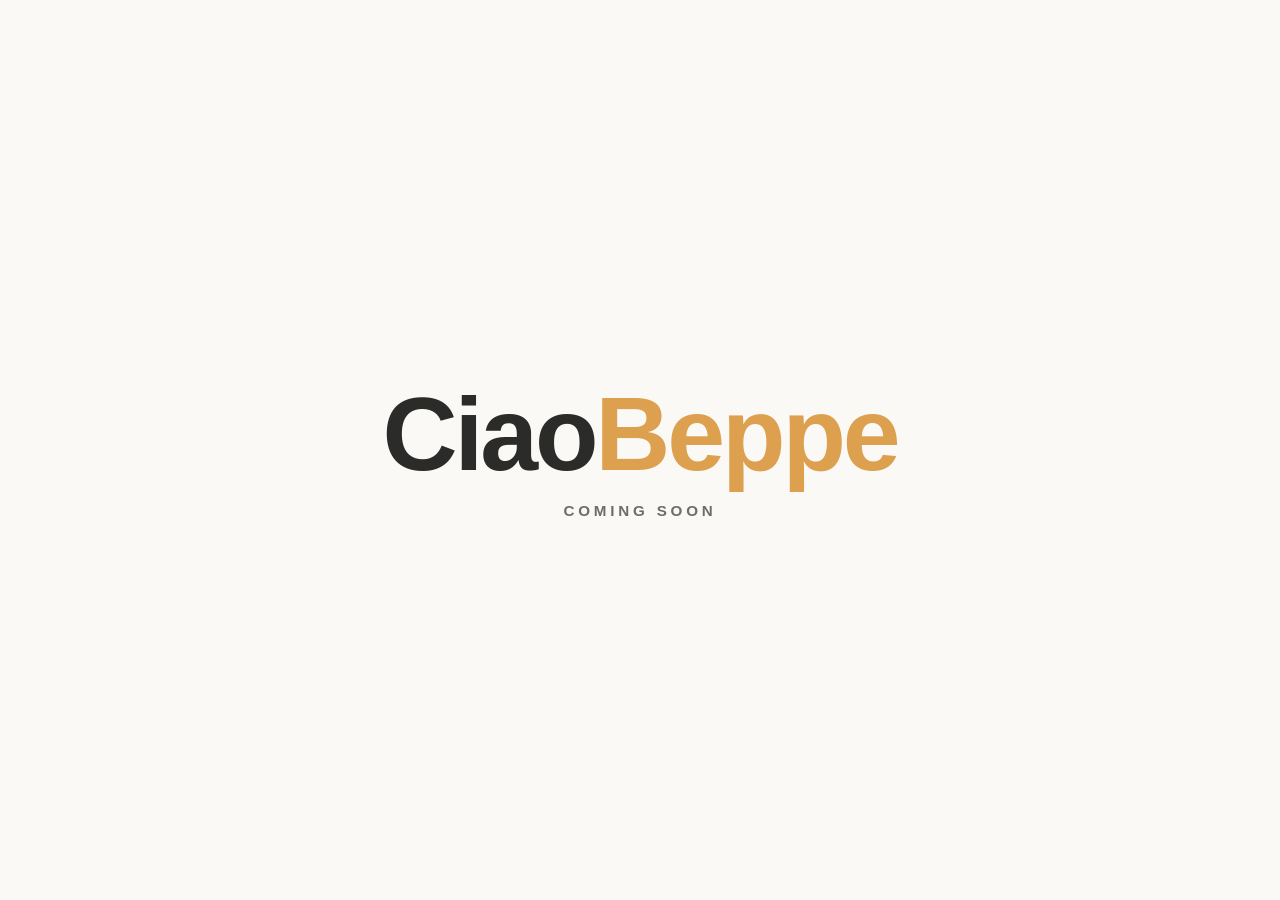
==== index.html @ 5dea9571 "Add files via upload" ====
<!doctype html>
<html lang="en">
<head>
  <meta charset="utf-8">
  <meta name="viewport" content="width=device-width, initial-scale=1, viewport-fit=cover">
  <title>CiaoBeppe</title>
  <meta name="description" content="CiaoBeppe is an umbrella studio building and operating across diverse trades and industries.">
  <meta name="theme-color" content="#FBF9F6">
  <link rel="icon" href="/favicon.svg" type="image/svg+xml">
  <link rel="icon" href="/favicon.ico" sizes="any">
  <link rel="apple-touch-icon" href="/apple-touch-icon.png">
  <style>
    @font-face { font-family: "Source Sans 3"; font-weight: 600; font-display: swap; src: url("/assets/fonts/SourceSans3_600.woff2") format("woff2"); }
    @font-face { font-family: "Source Sans 3"; font-weight: 700; font-display: swap; src: url("/assets/fonts/SourceSans3_700.woff2") format("woff2"); }
    :root { color-scheme: light; }
    html, body { height: 100%; margin: 0; }
    body {
      background: #FBF9F6; color: #2B2B2A;
      font-family: "Source Sans 3", -apple-system, BlinkMacSystemFont, "Segoe UI", Helvetica, Arial, sans-serif;
      display: flex; flex-direction: column; align-items: center; justify-content: center; gap: 1rem;
      padding: env(safe-area-inset-top, 0) 1.5rem env(safe-area-inset-bottom, 0);
      text-align: center;
    }
    .logo { margin: 0; font-weight: 700; font-size: clamp(3rem, 13vw, 6.5rem); letter-spacing: -0.03em; line-height: 1; }
    .logo span { color: #DDA04F; }
    .note { margin: 0; font-weight: 600; font-size: clamp(0.8rem, 2.6vw, 0.95rem); text-transform: uppercase; letter-spacing: 0.25em; color: #6E6D6A; }
    .links { display: flex; gap: 1.5rem; margin-top: 0.5rem; }
    .links a { color: #3B5240; font-weight: 600; text-decoration: none; border-bottom: 1px solid currentColor; }
    a:focus-visible { outline: 2px solid #3B5240; outline-offset: 4px; }
  </style>
</head>
<body>
  <h1 class="logo">Ciao<span>Beppe</span></h1>
  <p class="note">Coming soon</p>
</body>
</html>
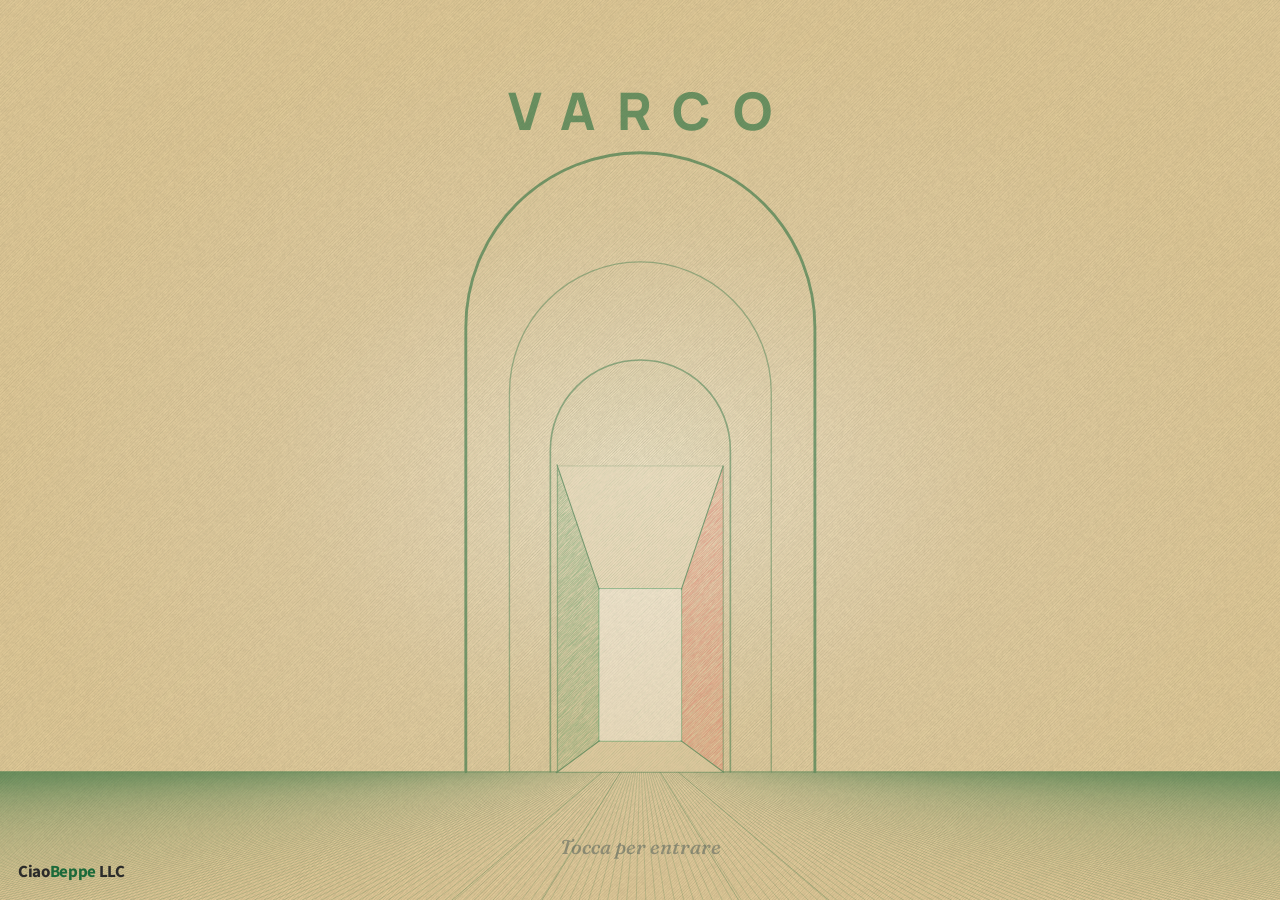
==== commit 4b4d5c19: "Add files via upload" ====
--- a/index.html
+++ b/index.html
@@ -4,33 +4,116 @@
   <meta charset="utf-8">
   <meta name="viewport" content="width=device-width, initial-scale=1, viewport-fit=cover">
   <title>CiaoBeppe</title>
-  <meta name="description" content="CiaoBeppe is an umbrella studio building and operating across diverse trades and industries.">
-  <meta name="theme-color" content="#FBF9F6">
+  <meta name="description" content="CiaoBeppe, home of Varco: a pocket-sized Italian verb quizzer and a living, customizable dictionary.">
+  <meta name="theme-color" content="#e3cc9a">
   <link rel="icon" href="/favicon.svg" type="image/svg+xml">
   <link rel="icon" href="/favicon.ico" sizes="any">
   <link rel="apple-touch-icon" href="/apple-touch-icon.png">
+  <link rel="prefetch" href="/varco/">
   <style>
-    @font-face { font-family: "Source Sans 3"; font-weight: 600; font-display: swap; src: url("/assets/fonts/SourceSans3_600.woff2") format("woff2"); }
+    @font-face { font-family: "Fraunces"; font-weight: 500; font-style: italic; font-display: swap; src: url("/assets/fonts/Fraunces_500Medium_Italic.woff2") format("woff2"); }
+    @font-face { font-family: "Manrope"; font-weight: 800; font-display: swap; src: url("/assets/fonts/Manrope_800ExtraBold.woff2") format("woff2"); }
     @font-face { font-family: "Source Sans 3"; font-weight: 700; font-display: swap; src: url("/assets/fonts/SourceSans3_700.woff2") format("woff2"); }
     :root { color-scheme: light; }
-    html, body { height: 100%; margin: 0; }
-    body {
-      background: #FBF9F6; color: #2B2B2A;
-      font-family: "Source Sans 3", -apple-system, BlinkMacSystemFont, "Segoe UI", Helvetica, Arial, sans-serif;
-      display: flex; flex-direction: column; align-items: center; justify-content: center; gap: 1rem;
-      padding: env(safe-area-inset-top, 0) 1.5rem env(safe-area-inset-bottom, 0);
-      text-align: center;
-    }
-    .logo { margin: 0; font-weight: 700; font-size: clamp(3rem, 13vw, 6.5rem); letter-spacing: -0.03em; line-height: 1; }
-    .logo span { color: #DDA04F; }
-    .note { margin: 0; font-weight: 600; font-size: clamp(0.8rem, 2.6vw, 0.95rem); text-transform: uppercase; letter-spacing: 0.25em; color: #6E6D6A; }
-    .links { display: flex; gap: 1.5rem; margin-top: 0.5rem; }
-    .links a { color: #3B5240; font-weight: 600; text-decoration: none; border-bottom: 1px solid currentColor; }
-    a:focus-visible { outline: 2px solid #3B5240; outline-offset: 4px; }
+    html, body { margin: 0; height: 100%; overflow: hidden; background: #e3cc9a; }
+    .grain { background-image: url("/assets/paper-grain.png"); background-size: 256px 256px; }
+    #enter { position: fixed; inset: 0; display: block; color: inherit; text-decoration: none; cursor: pointer; -webkit-tap-highlight-color: transparent; }
+    #enter:focus-visible { outline: 3px solid #1c6a3a; outline-offset: -6px; }
+    #paper { position: absolute; inset: 0; overflow: hidden; }
+    #walk { position: absolute; inset: 0; will-change: transform; }
+    .scene { position: absolute; }
+    #word { position: absolute; left: 0; right: 0; text-align: center; font-family: Manrope, "Helvetica Neue", Arial, sans-serif; font-weight: 800; color: rgba(28, 106, 58, 0.59); }
+    #hint { position: absolute; left: 0; right: 0; text-align: center; font-family: Fraunces, Georgia, serif; font-style: italic; font-weight: 500; color: #55625b; opacity: 0.55; transition: opacity 250ms linear; }
+    #logo { position: absolute; left: calc(env(safe-area-inset-left, 0px) + 18px); bottom: calc(env(safe-area-inset-bottom, 0px) + 16px);
+            font-family: "Source Sans 3", -apple-system, "Segoe UI", Helvetica, Arial, sans-serif; font-weight: 700; font-size: 17px; letter-spacing: -0.02em; color: #2B2B2A; }
+    #logo span { color: #1c6a3a; }
+    #fade { position: absolute; inset: 0; background: #eadab4; opacity: 0; pointer-events: none; }
+    .sr { position: absolute; width: 1px; height: 1px; overflow: hidden; clip: rect(0 0 0 0); white-space: nowrap; }
   </style>
 </head>
 <body>
-  <h1 class="logo">Ciao<span>Beppe</span></h1>
-  <p class="note">Coming soon</p>
+  <a id="enter" href="/varco/" aria-label="Entra: enter Varco">
+    <div id="paper"><div style="position:absolute;left:0;top:0;right:0;bottom:0"><div style="position:absolute;left:0;top:0;right:0;bottom:0;background-color:#e3cc9a"></div><svg aria-hidden="true" style="position:absolute;left:0;top:0;right:0;bottom:0" width="100%" height="100%"><defs><radialGradient id="paperGlow" cx="50%" cy="53%" r="72%" gradientUnits="objectBoundingBox"><stop offset="0" stop-color="rgba(249, 239, 215, 0.8)"></stop><stop offset="0.4" stop-color="rgba(234, 223, 201, 0.2)"></stop><stop offset="0.7" stop-color="rgba(234, 223, 201, 0.2)" stop-opacity="0"></stop></radialGradient><clipPath id="paperLower"><rect x="0" y="800" width="2560" height="800"></rect></clipPath></defs><rect x="0" y="0" width="100%" height="100%" fill="url(#paperGlow)"></rect><path d="M-0.9 -2.0L-1604.9 1602.0M2.0 -2.0L-1602.0 1602.0M4.9 -2.0L-1599.0 1602.0M7.9 -2.0L-1596.0 1602.0M10.9 -2.0L-1593.0 1602.0M13.8 -2.0L-1590.1 1602.0M16.8 -2.0L-1587.1 1602.0M19.8 -2.0L-1584.1 1602.0M22.7 -2.0L-1581.2 1602.0M25.7 -2.0L-1578.2 1602.0M28.7 -2.0L-1575.2 1602.0M31.7 -2.0L-1572.3 1602.0M34.6 -2.0L-1569.3 1602.0M37.6 -2.0L-1566.3 1602.0M40.6 -2.0L-1563.3 1602.0M43.5 -2.0L-1560.4 1602.0M46.5 -2.0L-1557.4 1602.0M49.5 -2.0L-1554.4 1602.0M52.4 -2.0L-1551.5 1602.0M55.4 -2.0L-1548.5 1602.0M58.4 -2.0L-1545.5 1602.0M61.4 -2.0L-1542.6 1602.0M64.3 -2.0L-1539.6 1602.0M67.3 -2.0L-1536.6 1602.0M70.3 -2.0L-1533.6 1602.0M73.2 -2.0L-1530.7 1602.0M76.2 -2.0L-1527.7 1602.0M79.2 -2.0L-1524.7 1602.0M82.1 -2.0L-1521.8 1602.0M85.1 -2.0L-1518.8 1602.0M88.1 -2.0L-1515.8 1602.0M91.1 -2.0L-1512.9 1602.0M94.0 -2.0L-1509.9 1602.0M97.0 -2.0L-1506.9 1602.0M100.0 -2.0L-1504.0 1602.0M102.9 -2.0L-1501.0 1602.0M105.9 -2.0L-1498.0 1602.0M108.9 -2.0L-1495.0 1602.0M111.8 -2.0L-1492.1 1602.0M114.8 -2.0L-1489.1 1602.0M117.8 -2.0L-1486.1 1602.0M120.7 -2.0L-1483.2 1602.0M123.7 -2.0L-1480.2 1602.0M126.7 -2.0L-1477.2 1602.0M129.7 -2.0L-1474.3 1602.0M132.6 -2.0L-1471.3 1602.0M135.6 -2.0L-1468.3 1602.0M138.6 -2.0L-1465.3 1602.0M141.5 -2.0L-1462.4 1602.0M144.5 -2.0L-1459.4 1602.0M147.5 -2.0L-1456.4 1602.0M150.4 -2.0L-1453.5 1602.0M153.4 -2.0L-1450.5 1602.0M156.4 -2.0L-1447.5 1602.0M159.4 -2.0L-1444.6 1602.0M162.3 -2.0L-1441.6 1602.0M165.3 -2.0L-1438.6 1602.0M168.3 -2.0L-1435.6 1602.0M171.2 -2.0L-1432.7 1602.0M174.2 -2.0L-1429.7 1602.0M177.2 -2.0L-1426.7 1602.0M180.1 -2.0L-1423.8 1602.0M183.1 -2.0L-1420.8 1602.0M186.1 -2.0L-1417.8 1602.0M189.1 -2.0L-1414.9 1602.0M192.0 -2.0L-1411.9 1602.0M195.0 -2.0L-1408.9 1602.0M198.0 -2.0L-1405.9 1602.0M200.9 -2.0L-1403.0 1602.0M203.9 -2.0L-1400.0 1602.0M206.9 -2.0L-1397.0 1602.0M209.8 -2.0L-1394.1 1602.0M212.8 -2.0L-1391.1 1602.0M215.8 -2.0L-1388.1 1602.0M218.8 -2.0L-1385.2 1602.0M221.7 -2.0L-1382.2 1602.0M224.7 -2.0L-1379.2 1602.0M227.7 -2.0L-1376.2 1602.0M230.6 -2.0L-1373.3 1602.0M233.6 -2.0L-1370.3 1602.0M236.6 -2.0L-1367.3 1602.0M239.5 -2.0L-1364.4 1602.0M242.5 -2.0L-1361.4 1602.0M245.5 -2.0L-1358.4 1602.0M248.5 -2.0L-1355.5 1602.0M251.4 -2.0L-1352.5 1602.0M254.4 -2.0L-1349.5 1602.0M257.4 -2.0L-1346.5 1602.0M260.3 -2.0L-1343.6 1602.0M263.3 -2.0L-1340.6 1602.0M266.3 -2.0L-1337.6 1602.0M269.2 -2.0L-1334.7 1602.0M272.2 -2.0L-1331.7 1602.0M275.2 -2.0L-1328.7 1602.0M278.2 -2.0L-1325.8 1602.0M281.1 -2.0L-1322.8 1602.0M284.1 -2.0L-1319.8 1602.0M287.1 -2.0L-1316.8 1602.0M290.0 -2.0L-1313.9 1602.0M293.0 -2.0L-1310.9 1602.0M296.0 -2.0L-1307.9 1602.0M298.9 -2.0L-1305.0 1602.0M301.9 -2.0L-1302.0 1602.0M304.9 -2.0L-1299.0 1602.0M307.8 -2.0L-1296.1 1602.0M310.8 -2.0L-1293.1 1602.0M313.8 -2.0L-1290.1 1602.0M316.8 -2.0L-1287.2 1602.0M319.7 -2.0L-1284.2 1602.0M322.7 -2.0L-1281.2 1602.0M325.7 -2.0L-1278.2 1602.0M328.6 -2.0L-1275.3 1602.0M331.6 -2.0L-1272.3 1602.0M334.6 -2.0L-1269.3 1602.0M337.5 -2.0L-1266.4 1602.0M340.5 -2.0L-1263.4 1602.0M343.5 -2.0L-1260.4 1602.0M346.5 -2.0L-1257.5 1602.0M349.4 -2.0L-1254.5 1602.0M352.4 -2.0L-1251.5 1602.0M355.4 -2.0L-1248.5 1602.0M358.3 -2.0L-1245.6 1602.0M361.3 -2.0L-1242.6 1602.0M364.3 -2.0L-1239.6 1602.0M367.2 -2.0L-1236.7 1602.0M370.2 -2.0L-1233.7 1602.0M373.2 -2.0L-1230.7 1602.0M376.2 -2.0L-1227.8 1602.0M379.1 -2.0L-1224.8 1602.0M382.1 -2.0L-1221.8 1602.0M385.1 -2.0L-1218.8 1602.0M388.0 -2.0L-1215.9 1602.0M391.0 -2.0L-1212.9 1602.0M394.0 -2.0L-1209.9 1602.0M396.9 -2.0L-1207.0 1602.0M399.9 -2.0L-1204.0 1602.0M402.9 -2.0L-1201.0 1602.0M405.9 -2.0L-1198.1 1602.0M408.8 -2.0L-1195.1 1602.0M411.8 -2.0L-1192.1 1602.0M414.8 -2.0L-1189.1 1602.0M417.7 -2.0L-1186.2 1602.0M420.7 -2.0L-1183.2 1602.0M423.7 -2.0L-1180.2 1602.0M426.6 -2.0L-1177.3 1602.0M429.6 -2.0L-1174.3 1602.0M432.6 -2.0L-1171.3 1602.0M435.6 -2.0L-1168.4 1602.0M438.5 -2.0L-1165.4 1602.0M441.5 -2.0L-1162.4 1602.0M444.5 -2.0L-1159.4 1602.0M447.4 -2.0L-1156.5 1602.0M450.4 -2.0L-1153.5 1602.0M453.4 -2.0L-1150.5 1602.0M456.3 -2.0L-1147.6 1602.0M459.3 -2.0L-1144.6 1602.0M462.3 -2.0L-1141.6 1602.0M465.3 -2.0L-1138.7 1602.0M468.2 -2.0L-1135.7 1602.0M471.2 -2.0L-1132.7 1602.0M474.2 -2.0L-1129.7 1602.0M477.1 -2.0L-1126.8 1602.0M480.1 -2.0L-1123.8 1602.0M483.1 -2.0L-1120.8 1602.0M486.0 -2.0L-1117.9 1602.0M489.0 -2.0L-1114.9 1602.0M492.0 -2.0L-1111.9 1602.0M494.9 -2.0L-1109.0 1602.0M497.9 -2.0L-1106.0 1602.0M500.9 -2.0L-1103.0 1602.0M503.9 -2.0L-1100.1 1602.0M506.8 -2.0L-1097.1 1602.0M509.8 -2.0L-1094.1 1602.0M512.8 -2.0L-1091.1 1602.0M515.7 -2.0L-1088.2 1602.0M518.7 -2.0L-1085.2 1602.0M521.7 -2.0L-1082.2 1602.0M524.6 -2.0L-1079.3 1602.0M527.6 -2.0L-1076.3 1602.0M530.6 -2.0L-1073.3 1602.0M533.6 -2.0L-1070.4 1602.0M536.5 -2.0L-1067.4 1602.0M539.5 -2.0L-1064.4 1602.0M542.5 -2.0L-1061.4 1602.0M545.4 -2.0L-1058.5 1602.0M548.4 -2.0L-1055.5 1602.0M551.4 -2.0L-1052.5 1602.0M554.3 -2.0L-1049.6 1602.0M557.3 -2.0L-1046.6 1602.0M560.3 -2.0L-1043.6 1602.0M563.3 -2.0L-1040.7 1602.0M566.2 -2.0L-1037.7 1602.0M569.2 -2.0L-1034.7 1602.0M572.2 -2.0L-1031.7 1602.0M575.1 -2.0L-1028.8 1602.0M578.1 -2.0L-1025.8 1602.0M581.1 -2.0L-1022.8 1602.0M584.0 -2.0L-1019.9 1602.0M587.0 -2.0L-1016.9 1602.0M590.0 -2.0L-1013.9 1602.0M593.0 -2.0L-1011.0 1602.0M595.9 -2.0L-1008.0 1602.0M598.9 -2.0L-1005.0 1602.0M601.9 -2.0L-1002.0 1602.0M604.8 -2.0L-999.1 1602.0M607.8 -2.0L-996.1 1602.0M610.8 -2.0L-993.1 1602.0M613.7 -2.0L-990.2 1602.0M616.7 -2.0L-987.2 1602.0M619.7 -2.0L-984.2 1602.0M622.7 -2.0L-981.3 1602.0M625.6 -2.0L-978.3 1602.0M628.6 -2.0L-975.3 1602.0M631.6 -2.0L-972.3 1602.0M634.5 -2.0L-969.4 1602.0M637.5 -2.0L-966.4 1602.0M640.5 -2.0L-963.4 1602.0M643.4 -2.0L-960.5 1602.0M646.4 -2.0L-957.5 1602.0M649.4 -2.0L-954.5 1602.0M652.4 -2.0L-951.6 1602.0M655.3 -2.0L-948.6 1602.0M658.3 -2.0L-945.6 1602.0M661.3 -2.0L-942.6 1602.0M664.2 -2.0L-939.7 1602.0M667.2 -2.0L-936.7 1602.0M670.2 -2.0L-933.7 1602.0M673.1 -2.0L-930.8 1602.0M676.1 -2.0L-927.8 1602.0M679.1 -2.0L-924.8 1602.0M682.1 -2.0L-921.9 1602.0M685.0 -2.0L-918.9 1602.0M688.0 -2.0L-915.9 1602.0M691.0 -2.0L-913.0 1602.0M693.9 -2.0L-910.0 1602.0M696.9 -2.0L-907.0 1602.0M699.9 -2.0L-904.0 1602.0M702.8 -2.0L-901.1 1602.0M705.8 -2.0L-898.1 1602.0M708.8 -2.0L-895.1 1602.0M711.7 -2.0L-892.2 1602.0M714.7 -2.0L-889.2 1602.0M717.7 -2.0L-886.2 1602.0M720.7 -2.0L-883.3 1602.0M723.6 -2.0L-880.3 1602.0M726.6 -2.0L-877.3 1602.0M729.6 -2.0L-874.3 1602.0M732.5 -2.0L-871.4 1602.0M735.5 -2.0L-868.4 1602.0M738.5 -2.0L-865.4 1602.0M741.4 -2.0L-862.5 1602.0M744.4 -2.0L-859.5 1602.0M747.4 -2.0L-856.5 1602.0M750.4 -2.0L-853.6 1602.0M753.3 -2.0L-850.6 1602.0M756.3 -2.0L-847.6 1602.0M759.3 -2.0L-844.6 1602.0M762.2 -2.0L-841.7 1602.0M765.2 -2.0L-838.7 1602.0M768.2 -2.0L-835.7 1602.0M771.1 -2.0L-832.8 1602.0M774.1 -2.0L-829.8 1602.0M777.1 -2.0L-826.8 1602.0M780.1 -2.0L-823.9 1602.0M783.0 -2.0L-820.9 1602.0M786.0 -2.0L-817.9 1602.0M789.0 -2.0L-814.9 1602.0M791.9 -2.0L-812.0 1602.0M794.9 -2.0L-809.0 1602.0M797.9 -2.0L-806.0 1602.0M800.8 -2.0L-803.1 1602.0M803.8 -2.0L-800.1 1602.0M806.8 -2.0L-797.1 1602.0M809.8 -2.0L-794.2 1602.0M812.7 -2.0L-791.2 1602.0M815.7 -2.0L-788.2 1602.0M818.7 -2.0L-785.2 1602.0M821.6 -2.0L-782.3 1602.0M824.6 -2.0L-779.3 1602.0M827.6 -2.0L-776.3 1602.0M830.5 -2.0L-773.4 1602.0M833.5 -2.0L-770.4 1602.0M836.5 -2.0L-767.4 1602.0M839.5 -2.0L-764.5 1602.0M842.4 -2.0L-761.5 1602.0M845.4 -2.0L-758.5 1602.0M848.4 -2.0L-755.5 1602.0M851.3 -2.0L-752.6 1602.0M854.3 -2.0L-749.6 1602.0M857.3 -2.0L-746.6 1602.0M860.2 -2.0L-743.7 1602.0M863.2 -2.0L-740.7 1602.0M866.2 -2.0L-737.7 1602.0M869.2 -2.0L-734.8 1602.0M872.1 -2.0L-731.8 1602.0M875.1 -2.0L-728.8 1602.0M878.1 -2.0L-725.8 1602.0M881.0 -2.0L-722.9 1602.0M884.0 -2.0L-719.9 1602.0M887.0 -2.0L-716.9 1602.0M889.9 -2.0L-714.0 1602.0M892.9 -2.0L-711.0 1602.0M895.9 -2.0L-708.0 1602.0M898.8 -2.0L-705.1 1602.0M901.8 -2.0L-702.1 1602.0M904.8 -2.0L-699.1 1602.0M907.8 -2.0L-696.2 1602.0M910.7 -2.0L-693.2 1602.0M913.7 -2.0L-690.2 1602.0M916.7 -2.0L-687.2 1602.0M919.6 -2.0L-684.3 1602.0M922.6 -2.0L-681.3 1602.0M925.6 -2.0L-678.3 1602.0M928.5 -2.0L-675.4 1602.0M931.5 -2.0L-672.4 1602.0M934.5 -2.0L-669.4 1602.0M937.5 -2.0L-666.5 1602.0M940.4 -2.0L-663.5 1602.0M943.4 -2.0L-660.5 1602.0M946.4 -2.0L-657.5 1602.0M949.3 -2.0L-654.6 1602.0M952.3 -2.0L-651.6 1602.0M955.3 -2.0L-648.6 1602.0M958.2 -2.0L-645.7 1602.0M961.2 -2.0L-642.7 1602.0M964.2 -2.0L-639.7 1602.0M967.2 -2.0L-636.8 1602.0M970.1 -2.0L-633.8 1602.0M973.1 -2.0L-630.8 1602.0M976.1 -2.0L-627.8 1602.0M979.0 -2.0L-624.9 1602.0M982.0 -2.0L-621.9 1602.0M985.0 -2.0L-618.9 1602.0M987.9 -2.0L-616.0 1602.0M990.9 -2.0L-613.0 1602.0M993.9 -2.0L-610.0 1602.0M996.9 -2.0L-607.1 1602.0M999.8 -2.0L-604.1 1602.0M1002.8 -2.0L-601.1 1602.0M1005.8 -2.0L-598.1 1602.0M1008.7 -2.0L-595.2 1602.0M1011.7 -2.0L-592.2 1602.0M1014.7 -2.0L-589.2 1602.0M1017.6 -2.0L-586.3 1602.0M1020.6 -2.0L-583.3 1602.0M1023.6 -2.0L-580.3 1602.0M1026.6 -2.0L-577.4 1602.0M1029.5 -2.0L-574.4 1602.0M1032.5 -2.0L-571.4 1602.0M1035.5 -2.0L-568.4 1602.0M1038.4 -2.0L-565.5 1602.0M1041.4 -2.0L-562.5 1602.0M1044.4 -2.0L-559.5 1602.0M1047.3 -2.0L-556.6 1602.0M1050.3 -2.0L-553.6 1602.0M1053.3 -2.0L-550.6 1602.0M1056.3 -2.0L-547.7 1602.0M1059.2 -2.0L-544.7 1602.0M1062.2 -2.0L-541.7 1602.0M1065.2 -2.0L-538.7 1602.0M1068.1 -2.0L-535.8 1602.0M1071.1 -2.0L-532.8 1602.0M1074.1 -2.0L-529.8 1602.0M1077.0 -2.0L-526.9 1602.0M1080.0 -2.0L-523.9 1602.0M1083.0 -2.0L-520.9 1602.0M1085.9 -2.0L-518.0 1602.0M1088.9 -2.0L-515.0 1602.0M1091.9 -2.0L-512.0 1602.0M1094.9 -2.0L-509.1 1602.0M1097.8 -2.0L-506.1 1602.0M1100.8 -2.0L-503.1 1602.0M1103.8 -2.0L-500.1 1602.0M1106.7 -2.0L-497.2 1602.0M1109.7 -2.0L-494.2 1602.0M1112.7 -2.0L-491.2 1602.0M1115.6 -2.0L-488.3 1602.0M1118.6 -2.0L-485.3 1602.0M1121.6 -2.0L-482.3 1602.0M1124.6 -2.0L-479.4 1602.0M1127.5 -2.0L-476.4 1602.0M1130.5 -2.0L-473.4 1602.0M1133.5 -2.0L-470.4 1602.0M1136.4 -2.0L-467.5 1602.0M1139.4 -2.0L-464.5 1602.0M1142.4 -2.0L-461.5 1602.0M1145.3 -2.0L-458.6 1602.0M1148.3 -2.0L-455.6 1602.0M1151.3 -2.0L-452.6 1602.0M1154.3 -2.0L-449.7 1602.0M1157.2 -2.0L-446.7 1602.0M1160.2 -2.0L-443.7 1602.0M1163.2 -2.0L-440.7 1602.0M1166.1 -2.0L-437.8 1602.0M1169.1 -2.0L-434.8 1602.0M1172.1 -2.0L-431.8 1602.0M1175.0 -2.0L-428.9 1602.0M1178.0 -2.0L-425.9 1602.0M1181.0 -2.0L-422.9 1602.0M1184.0 -2.0L-420.0 1602.0M1186.9 -2.0L-417.0 1602.0M1189.9 -2.0L-414.0 1602.0M1192.9 -2.0L-411.0 1602.0M1195.8 -2.0L-408.1 1602.0M1198.8 -2.0L-405.1 1602.0M1201.8 -2.0L-402.1 1602.0M1204.7 -2.0L-399.2 1602.0M1207.7 -2.0L-396.2 1602.0M1210.7 -2.0L-393.2 1602.0M1213.7 -2.0L-390.3 1602.0M1216.6 -2.0L-387.3 1602.0M1219.6 -2.0L-384.3 1602.0M1222.6 -2.0L-381.3 1602.0M1225.5 -2.0L-378.4 1602.0M1228.5 -2.0L-375.4 1602.0M1231.5 -2.0L-372.4 1602.0M1234.4 -2.0L-369.5 1602.0M1237.4 -2.0L-366.5 1602.0M1240.4 -2.0L-363.5 1602.0M1243.4 -2.0L-360.6 1602.0M1246.3 -2.0L-357.6 1602.0M1249.3 -2.0L-354.6 1602.0M1252.3 -2.0L-351.6 1602.0M1255.2 -2.0L-348.7 1602.0M1258.2 -2.0L-345.7 1602.0M1261.2 -2.0L-342.7 1602.0M1264.1 -2.0L-339.8 1602.0M1267.1 -2.0L-336.8 1602.0M1270.1 -2.0L-333.8 1602.0M1273.1 -2.0L-330.9 1602.0M1276.0 -2.0L-327.9 1602.0M1279.0 -2.0L-324.9 1602.0M1282.0 -2.0L-322.0 1602.0M1284.9 -2.0L-319.0 1602.0M1287.9 -2.0L-316.0 1602.0M1290.9 -2.0L-313.0 1602.0M1293.8 -2.0L-310.1 1602.0M1296.8 -2.0L-307.1 1602.0M1299.8 -2.0L-304.1 1602.0M1302.7 -2.0L-301.2 1602.0M1305.7 -2.0L-298.2 1602.0M1308.7 -2.0L-295.2 1602.0M1311.7 -2.0L-292.3 1602.0M1314.6 -2.0L-289.3 1602.0M1317.6 -2.0L-286.3 1602.0M1320.6 -2.0L-283.3 1602.0M1323.5 -2.0L-280.4 1602.0M1326.5 -2.0L-277.4 1602.0M1329.5 -2.0L-274.4 1602.0M1332.4 -2.0L-271.5 1602.0M1335.4 -2.0L-268.5 1602.0M1338.4 -2.0L-265.5 1602.0M1341.4 -2.0L-262.6 1602.0M1344.3 -2.0L-259.6 1602.0M1347.3 -2.0L-256.6 1602.0M1350.3 -2.0L-253.6 1602.0M1353.2 -2.0L-250.7 1602.0M1356.2 -2.0L-247.7 1602.0M1359.2 -2.0L-244.7 1602.0M1362.1 -2.0L-241.8 1602.0M1365.1 -2.0L-238.8 1602.0M1368.1 -2.0L-235.8 1602.0M1371.1 -2.0L-232.9 1602.0M1374.0 -2.0L-229.9 1602.0M1377.0 -2.0L-226.9 1602.0M1380.0 -2.0L-223.9 1602.0M1382.9 -2.0L-221.0 1602.0M1385.9 -2.0L-218.0 1602.0M1388.9 -2.0L-215.0 1602.0M1391.8 -2.0L-212.1 1602.0M1394.8 -2.0L-209.1 1602.0M1397.8 -2.0L-206.1 1602.0M1400.8 -2.0L-203.2 1602.0M1403.7 -2.0L-200.2 1602.0M1406.7 -2.0L-197.2 1602.0M1409.7 -2.0L-194.2 1602.0M1412.6 -2.0L-191.3 1602.0M1415.6 -2.0L-188.3 1602.0M1418.6 -2.0L-185.3 1602.0M1421.5 -2.0L-182.4 1602.0M1424.5 -2.0L-179.4 1602.0M1427.5 -2.0L-176.4 1602.0M1430.5 -2.0L-173.5 1602.0M1433.4 -2.0L-170.5 1602.0M1436.4 -2.0L-167.5 1602.0M1439.4 -2.0L-164.5 1602.0M1442.3 -2.0L-161.6 1602.0M1445.3 -2.0L-158.6 1602.0M1448.3 -2.0L-155.6 1602.0M1451.2 -2.0L-152.7 1602.0M1454.2 -2.0L-149.7 1602.0M1457.2 -2.0L-146.7 1602.0M1460.2 -2.0L-143.8 1602.0M1463.1 -2.0L-140.8 1602.0M1466.1 -2.0L-137.8 1602.0M1469.1 -2.0L-134.8 1602.0M1472.0 -2.0L-131.9 1602.0M1475.0 -2.0L-128.9 1602.0M1478.0 -2.0L-125.9 1602.0M1480.9 -2.0L-123.0 1602.0M1483.9 -2.0L-120.0 1602.0M1486.9 -2.0L-117.0 1602.0M1489.8 -2.0L-114.1 1602.0M1492.8 -2.0L-111.1 1602.0M1495.8 -2.0L-108.1 1602.0M1498.8 -2.0L-105.2 1602.0M1501.7 -2.0L-102.2 1602.0M1504.7 -2.0L-99.2 1602.0M1507.7 -2.0L-96.2 1602.0M1510.6 -2.0L-93.3 1602.0M1513.6 -2.0L-90.3 1602.0M1516.6 -2.0L-87.3 1602.0M1519.5 -2.0L-84.4 1602.0M1522.5 -2.0L-81.4 1602.0M1525.5 -2.0L-78.4 1602.0M1528.5 -2.0L-75.5 1602.0M1531.4 -2.0L-72.5 1602.0M1534.4 -2.0L-69.5 1602.0M1537.4 -2.0L-66.5 1602.0M1540.3 -2.0L-63.6 1602.0M1543.3 -2.0L-60.6 1602.0M1546.3 -2.0L-57.6 1602.0M1549.2 -2.0L-54.7 1602.0M1552.2 -2.0L-51.7 1602.0M1555.2 -2.0L-48.7 1602.0M1558.2 -2.0L-45.8 1602.0M1561.1 -2.0L-42.8 1602.0M1564.1 -2.0L-39.8 1602.0M1567.1 -2.0L-36.8 1602.0M1570.0 -2.0L-33.9 1602.0M1573.0 -2.0L-30.9 1602.0M1576.0 -2.0L-27.9 1602.0M1578.9 -2.0L-25.0 1602.0M1581.9 -2.0L-22.0 1602.0M1584.9 -2.0L-19.0 1602.0M1587.9 -2.0L-16.1 1602.0M1590.8 -2.0L-13.1 1602.0M1593.8 -2.0L-10.1 1602.0M1596.8 -2.0L-7.1 1602.0M1599.7 -2.0L-4.2 1602.0M1602.7 -2.0L-1.2 1602.0M1605.7 -2.0L1.7 1602.0M1608.6 -2.0L4.6 1602.0M1611.6 -2.0L7.6 1602.0M1614.6 -2.0L10.6 1602.0M1617.6 -2.0L13.6 1602.0M1620.5 -2.0L16.5 1602.0M1623.5 -2.0L19.5 1602.0M1626.5 -2.0L22.5 1602.0M1629.4 -2.0L25.4 1602.0M1632.4 -2.0L28.4 1602.0M1635.4 -2.0L31.4 1602.0M1638.3 -2.0L34.3 1602.0M1641.3 -2.0L37.3 1602.0M1644.3 -2.0L40.3 1602.0M1647.3 -2.0L43.3 1602.0M1650.2 -2.0L46.2 1602.0M1653.2 -2.0L49.2 1602.0M1656.2 -2.0L52.2 1602.0M1659.1 -2.0L55.1 1602.0M1662.1 -2.0L58.1 1602.0M1665.1 -2.0L61.1 1602.0M1668.0 -2.0L64.0 1602.0M1671.0 -2.0L67.0 1602.0M1674.0 -2.0L70.0 1602.0M1676.9 -2.0L72.9 1602.0M1679.9 -2.0L75.9 1602.0M1682.9 -2.0L78.9 1602.0M1685.9 -2.0L81.9 1602.0M1688.8 -2.0L84.8 1602.0M1691.8 -2.0L87.8 1602.0M1694.8 -2.0L90.8 1602.0M1697.7 -2.0L93.7 1602.0M1700.7 -2.0L96.7 1602.0M1703.7 -2.0L99.7 1602.0M1706.6 -2.0L102.6 1602.0M1709.6 -2.0L105.6 1602.0M1712.6 -2.0L108.6 1602.0M1715.6 -2.0L111.6 1602.0M1718.5 -2.0L114.5 1602.0M1721.5 -2.0L117.5 1602.0M1724.5 -2.0L120.5 1602.0M1727.4 -2.0L123.4 1602.0M1730.4 -2.0L126.4 1602.0M1733.4 -2.0L129.4 1602.0M1736.3 -2.0L132.3 1602.0M1739.3 -2.0L135.3 1602.0M1742.3 -2.0L138.3 1602.0M1745.3 -2.0L141.3 1602.0M1748.2 -2.0L144.2 1602.0M1751.2 -2.0L147.2 1602.0M1754.2 -2.0L150.2 1602.0M1757.1 -2.0L153.1 1602.0M1760.1 -2.0L156.1 1602.0M1763.1 -2.0L159.1 1602.0M1766.0 -2.0L162.0 1602.0M1769.0 -2.0L165.0 1602.0M1772.0 -2.0L168.0 1602.0M1775.0 -2.0L171.0 1602.0M1777.9 -2.0L173.9 1602.0M1780.9 -2.0L176.9 1602.0M1783.9 -2.0L179.9 1602.0M1786.8 -2.0L182.8 1602.0M1789.8 -2.0L185.8 1602.0M1792.8 -2.0L188.8 1602.0M1795.7 -2.0L191.7 1602.0M1798.7 -2.0L194.7 1602.0M1801.7 -2.0L197.7 1602.0M1804.7 -2.0L200.7 1602.0M1807.6 -2.0L203.6 1602.0M1810.6 -2.0L206.6 1602.0M1813.6 -2.0L209.6 1602.0M1816.5 -2.0L212.5 1602.0M1819.5 -2.0L215.5 1602.0M1822.5 -2.0L218.5 1602.0M1825.4 -2.0L221.4 1602.0M1828.4 -2.0L224.4 1602.0M1831.4 -2.0L227.4 1602.0M1834.4 -2.0L230.4 1602.0M1837.3 -2.0L233.3 1602.0M1840.3 -2.0L236.3 1602.0M1843.3 -2.0L239.3 1602.0M1846.2 -2.0L242.2 1602.0M1849.2 -2.0L245.2 1602.0M1852.2 -2.0L248.2 1602.0M1855.1 -2.0L251.1 1602.0M1858.1 -2.0L254.1 1602.0M1861.1 -2.0L257.1 1602.0M1864.0 -2.0L260.0 1602.0M1867.0 -2.0L263.0 1602.0M1870.0 -2.0L266.0 1602.0M1873.0 -2.0L269.0 1602.0M1875.9 -2.0L271.9 1602.0M1878.9 -2.0L274.9 1602.0M1881.9 -2.0L277.9 1602.0M1884.8 -2.0L280.8 1602.0M1887.8 -2.0L283.8 1602.0M1890.8 -2.0L286.8 1602.0M1893.7 -2.0L289.7 1602.0M1896.7 -2.0L292.7 1602.0M1899.7 -2.0L295.7 1602.0M1902.7 -2.0L298.7 1602.0M1905.6 -2.0L301.6 1602.0M1908.6 -2.0L304.6 1602.0M1911.6 -2.0L307.6 1602.0M1914.5 -2.0L310.5 1602.0M1917.5 -2.0L313.5 1602.0M1920.5 -2.0L316.5 1602.0M1923.4 -2.0L319.4 1602.0M1926.4 -2.0L322.4 1602.0M1929.4 -2.0L325.4 1602.0M1932.4 -2.0L328.4 1602.0M1935.3 -2.0L331.3 1602.0M1938.3 -2.0L334.3 1602.0M1941.3 -2.0L337.3 1602.0M1944.2 -2.0L340.2 1602.0M1947.2 -2.0L343.2 1602.0M1950.2 -2.0L346.2 1602.0M1953.1 -2.0L349.1 1602.0M1956.1 -2.0L352.1 1602.0M1959.1 -2.0L355.1 1602.0M1962.1 -2.0L358.1 1602.0M1965.0 -2.0L361.0 1602.0M1968.0 -2.0L364.0 1602.0M1971.0 -2.0L367.0 1602.0M1973.9 -2.0L369.9 1602.0M1976.9 -2.0L372.9 1602.0M1979.9 -2.0L375.9 1602.0M1982.8 -2.0L378.8 1602.0M1985.8 -2.0L381.8 1602.0M1988.8 -2.0L384.8 1602.0M1991.8 -2.0L387.8 1602.0M1994.7 -2.0L390.7 1602.0M1997.7 -2.0L393.7 1602.0M2000.7 -2.0L396.7 1602.0M2003.6 -2.0L399.6 1602.0M2006.6 -2.0L402.6 1602.0M2009.6 -2.0L405.6 1602.0M2012.5 -2.0L408.5 1602.0M2015.5 -2.0L411.5 1602.0M2018.5 -2.0L414.5 1602.0M2021.5 -2.0L417.5 1602.0M2024.4 -2.0L420.4 1602.0M2027.4 -2.0L423.4 1602.0M2030.4 -2.0L426.4 1602.0M2033.3 -2.0L429.3 1602.0M2036.3 -2.0L432.3 1602.0M2039.3 -2.0L435.3 1602.0M2042.2 -2.0L438.2 1602.0M2045.2 -2.0L441.2 1602.0M2048.2 -2.0L444.2 1602.0M2051.2 -2.0L447.2 1602.0M2054.1 -2.0L450.1 1602.0M2057.1 -2.0L453.1 1602.0M2060.1 -2.0L456.1 1602.0M2063.0 -2.0L459.0 1602.0M2066.0 -2.0L462.0 1602.0M2069.0 -2.0L465.0 1602.0M2071.9 -2.0L467.9 1602.0M2074.9 -2.0L470.9 1602.0M2077.9 -2.0L473.9 1602.0M2080.8 -2.0L476.8 1602.0M2083.8 -2.0L479.8 1602.0M2086.8 -2.0L482.8 1602.0M2089.8 -2.0L485.8 1602.0M2092.7 -2.0L488.7 1602.0M2095.7 -2.0L491.7 1602.0M2098.7 -2.0L494.7 1602.0M2101.6 -2.0L497.6 1602.0M2104.6 -2.0L500.6 1602.0M2107.6 -2.0L503.6 1602.0M2110.5 -2.0L506.5 1602.0M2113.5 -2.0L509.5 1602.0M2116.5 -2.0L512.5 1602.0M2119.5 -2.0L515.5 1602.0M2122.4 -2.0L518.4 1602.0M2125.4 -2.0L521.4 1602.0M2128.4 -2.0L524.4 1602.0M2131.3 -2.0L527.3 1602.0M2134.3 -2.0L530.3 1602.0M2137.3 -2.0L533.3 1602.0M2140.2 -2.0L536.2 1602.0M2143.2 -2.0L539.2 1602.0M2146.2 -2.0L542.2 1602.0M2149.2 -2.0L545.2 1602.0M2152.1 -2.0L548.1 1602.0M2155.1 -2.0L551.1 1602.0M2158.1 -2.0L554.1 1602.0M2161.0 -2.0L557.0 1602.0M2164.0 -2.0L560.0 1602.0M2167.0 -2.0L563.0 1602.0M2169.9 -2.0L565.9 1602.0M2172.9 -2.0L568.9 1602.0M2175.9 -2.0L571.9 1602.0M2178.9 -2.0L574.9 1602.0M2181.8 -2.0L577.8 1602.0M2184.8 -2.0L580.8 1602.0M2187.8 -2.0L583.8 1602.0M2190.7 -2.0L586.7 1602.0M2193.7 -2.0L589.7 1602.0M2196.7 -2.0L592.7 1602.0M2199.6 -2.0L595.6 1602.0M2202.6 -2.0L598.6 1602.0M2205.6 -2.0L601.6 1602.0M2208.6 -2.0L604.6 1602.0M2211.5 -2.0L607.5 1602.0M2214.5 -2.0L610.5 1602.0M2217.5 -2.0L613.5 1602.0M2220.4 -2.0L616.4 1602.0M2223.4 -2.0L619.4 1602.0M2226.4 -2.0L622.4 1602.0M2229.3 -2.0L625.3 1602.0M2232.3 -2.0L628.3 1602.0M2235.3 -2.0L631.3 1602.0M2238.3 -2.0L634.3 1602.0M2241.2 -2.0L637.2 1602.0M2244.2 -2.0L640.2 1602.0M2247.2 -2.0L643.2 1602.0M2250.1 -2.0L646.1 1602.0M2253.1 -2.0L649.1 1602.0M2256.1 -2.0L652.1 1602.0M2259.0 -2.0L655.0 1602.0M2262.0 -2.0L658.0 1602.0M2265.0 -2.0L661.0 1602.0M2267.9 -2.0L663.9 1602.0M2270.9 -2.0L666.9 1602.0M2273.9 -2.0L669.9 1602.0M2276.9 -2.0L672.9 1602.0M2279.8 -2.0L675.8 1602.0M2282.8 -2.0L678.8 1602.0M2285.8 -2.0L681.8 1602.0M2288.7 -2.0L684.7 1602.0M2291.7 -2.0L687.7 1602.0M2294.7 -2.0L690.7 1602.0M2297.6 -2.0L693.6 1602.0M2300.6 -2.0L696.6 1602.0M2303.6 -2.0L699.6 1602.0M2306.6 -2.0L702.6 1602.0M2309.5 -2.0L705.5 1602.0M2312.5 -2.0L708.5 1602.0M2315.5 -2.0L711.5 1602.0M2318.4 -2.0L714.4 1602.0M2321.4 -2.0L717.4 1602.0M2324.4 -2.0L720.4 1602.0M2327.3 -2.0L723.3 1602.0M2330.3 -2.0L726.3 1602.0M2333.3 -2.0L729.3 1602.0M2336.3 -2.0L732.3 1602.0M2339.2 -2.0L735.2 1602.0M2342.2 -2.0L738.2 1602.0M2345.2 -2.0L741.2 1602.0M2348.1 -2.0L744.1 1602.0M2351.1 -2.0L747.1 1602.0M2354.1 -2.0L750.1 1602.0M2357.0 -2.0L753.0 1602.0M2360.0 -2.0L756.0 1602.0M2363.0 -2.0L759.0 1602.0M2366.0 -2.0L762.0 1602.0M2368.9 -2.0L764.9 1602.0M2371.9 -2.0L767.9 1602.0M2374.9 -2.0L770.9 1602.0M2377.8 -2.0L773.8 1602.0M2380.8 -2.0L776.8 1602.0M2383.8 -2.0L779.8 1602.0M2386.7 -2.0L782.7 1602.0M2389.7 -2.0L785.7 1602.0M2392.7 -2.0L788.7 1602.0M2395.7 -2.0L791.7 1602.0M2398.6 -2.0L794.6 1602.0M2401.6 -2.0L797.6 1602.0M2404.6 -2.0L800.6 1602.0M2407.5 -2.0L803.5 1602.0M2410.5 -2.0L806.5 1602.0M2413.5 -2.0L809.5 1602.0M2416.4 -2.0L812.4 1602.0M2419.4 -2.0L815.4 1602.0M2422.4 -2.0L818.4 1602.0M2425.4 -2.0L821.4 1602.0M2428.3 -2.0L824.3 1602.0M2431.3 -2.0L827.3 1602.0M2434.3 -2.0L830.3 1602.0M2437.2 -2.0L833.2 1602.0M2440.2 -2.0L836.2 1602.0M2443.2 -2.0L839.2 1602.0M2446.1 -2.0L842.1 1602.0M2449.1 -2.0L845.1 1602.0M2452.1 -2.0L848.1 1602.0M2455.0 -2.0L851.0 1602.0M2458.0 -2.0L854.0 1602.0M2461.0 -2.0L857.0 1602.0M2464.0 -2.0L860.0 1602.0M2466.9 -2.0L862.9 1602.0M2469.9 -2.0L865.9 1602.0M2472.9 -2.0L868.9 1602.0M2475.8 -2.0L871.8 1602.0M2478.8 -2.0L874.8 1602.0M2481.8 -2.0L877.8 1602.0M2484.7 -2.0L880.7 1602.0M2487.7 -2.0L883.7 1602.0M2490.7 -2.0L886.7 1602.0M2493.7 -2.0L889.7 1602.0M2496.6 -2.0L892.6 1602.0M2499.6 -2.0L895.6 1602.0M2502.6 -2.0L898.6 1602.0M2505.5 -2.0L901.5 1602.0M2508.5 -2.0L904.5 1602.0M2511.5 -2.0L907.5 1602.0M2514.4 -2.0L910.4 1602.0M2517.4 -2.0L913.4 1602.0M2520.4 -2.0L916.4 1602.0M2523.4 -2.0L919.4 1602.0M2526.3 -2.0L922.3 1602.0M2529.3 -2.0L925.3 1602.0M2532.3 -2.0L928.3 1602.0M2535.2 -2.0L931.2 1602.0M2538.2 -2.0L934.2 1602.0M2541.2 -2.0L937.2 1602.0M2544.1 -2.0L940.1 1602.0M2547.1 -2.0L943.1 1602.0M2550.1 -2.0L946.1 1602.0M2553.1 -2.0L949.1 1602.0M2556.0 -2.0L952.0 1602.0M2559.0 -2.0L955.0 1602.0M2562.0 -2.0L958.0 1602.0M2564.9 -2.0L960.9 1602.0M2567.9 -2.0L963.9 1602.0M2570.9 -2.0L966.9 1602.0M2573.8 -2.0L969.8 1602.0M2576.8 -2.0L972.8 1602.0M2579.8 -2.0L975.8 1602.0M2582.8 -2.0L978.8 1602.0M2585.7 -2.0L981.7 1602.0M2588.7 -2.0L984.7 1602.0M2591.7 -2.0L987.7 1602.0M2594.6 -2.0L990.6 1602.0M2597.6 -2.0L993.6 1602.0M2600.6 -2.0L996.6 1602.0M2603.5 -2.0L999.5 1602.0M2606.5 -2.0L1002.5 1602.0M2609.5 -2.0L1005.5 1602.0M2612.5 -2.0L1008.5 1602.0M2615.4 -2.0L1011.4 1602.0M2618.4 -2.0L1014.4 1602.0M2621.4 -2.0L1017.4 1602.0M2624.3 -2.0L1020.3 1602.0M2627.3 -2.0L1023.3 1602.0M2630.3 -2.0L1026.3 1602.0M2633.2 -2.0L1029.2 1602.0M2636.2 -2.0L1032.2 1602.0M2639.2 -2.0L1035.2 1602.0M2642.2 -2.0L1038.2 1602.0M2645.1 -2.0L1041.1 1602.0M2648.1 -2.0L1044.1 1602.0M2651.1 -2.0L1047.1 1602.0M2654.0 -2.0L1050.0 1602.0M2657.0 -2.0L1053.0 1602.0M2660.0 -2.0L1056.0 1602.0M2662.9 -2.0L1058.9 1602.0M2665.9 -2.0L1061.9 1602.0M2668.9 -2.0L1064.9 1602.0M2671.8 -2.0L1067.8 1602.0M2674.8 -2.0L1070.8 1602.0M2677.8 -2.0L1073.8 1602.0M2680.8 -2.0L1076.8 1602.0M2683.7 -2.0L1079.7 1602.0M2686.7 -2.0L1082.7 1602.0M2689.7 -2.0L1085.7 1602.0M2692.6 -2.0L1088.6 1602.0M2695.6 -2.0L1091.6 1602.0M2698.6 -2.0L1094.6 1602.0M2701.5 -2.0L1097.5 1602.0M2704.5 -2.0L1100.5 1602.0M2707.5 -2.0L1103.5 1602.0M2710.5 -2.0L1106.5 1602.0M2713.4 -2.0L1109.4 1602.0M2716.4 -2.0L1112.4 1602.0M2719.4 -2.0L1115.4 1602.0M2722.3 -2.0L1118.3 1602.0M2725.3 -2.0L1121.3 1602.0M2728.3 -2.0L1124.3 1602.0M2731.2 -2.0L1127.2 1602.0M2734.2 -2.0L1130.2 1602.0M2737.2 -2.0L1133.2 1602.0M2740.2 -2.0L1136.2 1602.0M2743.1 -2.0L1139.1 1602.0M2746.1 -2.0L1142.1 1602.0M2749.1 -2.0L1145.1 1602.0M2752.0 -2.0L1148.0 1602.0M2755.0 -2.0L1151.0 1602.0M2758.0 -2.0L1154.0 1602.0M2760.9 -2.0L1156.9 1602.0M2763.9 -2.0L1159.9 1602.0M2766.9 -2.0L1162.9 1602.0M2769.9 -2.0L1165.9 1602.0M2772.8 -2.0L1168.8 1602.0M2775.8 -2.0L1171.8 1602.0M2778.8 -2.0L1174.8 1602.0M2781.7 -2.0L1177.7 1602.0M2784.7 -2.0L1180.7 1602.0M2787.7 -2.0L1183.7 1602.0M2790.6 -2.0L1186.6 1602.0M2793.6 -2.0L1189.6 1602.0M2796.6 -2.0L1192.6 1602.0M2799.6 -2.0L1195.6 1602.0M2802.5 -2.0L1198.5 1602.0M2805.5 -2.0L1201.5 1602.0M2808.5 -2.0L1204.5 1602.0M2811.4 -2.0L1207.4 1602.0M2814.4 -2.0L1210.4 1602.0M2817.4 -2.0L1213.4 1602.0M2820.3 -2.0L1216.3 1602.0M2823.3 -2.0L1219.3 1602.0M2826.3 -2.0L1222.3 1602.0M2829.3 -2.0L1225.3 1602.0M2832.2 -2.0L1228.2 1602.0M2835.2 -2.0L1231.2 1602.0M2838.2 -2.0L1234.2 1602.0M2841.1 -2.0L1237.1 1602.0M2844.1 -2.0L1240.1 1602.0M2847.1 -2.0L1243.1 1602.0M2850.0 -2.0L1246.0 1602.0M2853.0 -2.0L1249.0 1602.0M2856.0 -2.0L1252.0 1602.0M2858.9 -2.0L1254.9 1602.0M2861.9 -2.0L1257.9 1602.0M2864.9 -2.0L1260.9 1602.0M2867.9 -2.0L1263.9 1602.0M2870.8 -2.0L1266.8 1602.0M2873.8 -2.0L1269.8 1602.0M2876.8 -2.0L1272.8 1602.0M2879.7 -2.0L1275.7 1602.0M2882.7 -2.0L1278.7 1602.0M2885.7 -2.0L1281.7 1602.0M2888.6 -2.0L1284.6 1602.0M2891.6 -2.0L1287.6 1602.0M2894.6 -2.0L1290.6 1602.0M2897.6 -2.0L1293.6 1602.0M2900.5 -2.0L1296.5 1602.0M2903.5 -2.0L1299.5 1602.0M2906.5 -2.0L1302.5 1602.0M2909.4 -2.0L1305.4 1602.0M2912.4 -2.0L1308.4 1602.0M2915.4 -2.0L1311.4 1602.0M2918.3 -2.0L1314.3 1602.0M2921.3 -2.0L1317.3 1602.0M2924.3 -2.0L1320.3 1602.0M2927.3 -2.0L1323.3 1602.0M2930.2 -2.0L1326.2 1602.0M2933.2 -2.0L1329.2 1602.0M2936.2 -2.0L1332.2 1602.0M2939.1 -2.0L1335.1 1602.0M2942.1 -2.0L1338.1 1602.0M2945.1 -2.0L1341.1 1602.0M2948.0 -2.0L1344.0 1602.0M2951.0 -2.0L1347.0 1602.0M2954.0 -2.0L1350.0 1602.0M2957.0 -2.0L1353.0 1602.0M2959.9 -2.0L1355.9 1602.0M2962.9 -2.0L1358.9 1602.0M2965.9 -2.0L1361.9 1602.0M2968.8 -2.0L1364.8 1602.0M2971.8 -2.0L1367.8 1602.0M2974.8 -2.0L1370.8 1602.0M2977.7 -2.0L1373.7 1602.0M2980.7 -2.0L1376.7 1602.0M2983.7 -2.0L1379.7 1602.0M2986.7 -2.0L1382.7 1602.0M2989.6 -2.0L1385.6 1602.0M2992.6 -2.0L1388.6 1602.0M2995.6 -2.0L1391.6 1602.0M2998.5 -2.0L1394.5 1602.0M3001.5 -2.0L1397.5 1602.0M3004.5 -2.0L1400.5 1602.0M3007.4 -2.0L1403.4 1602.0M3010.4 -2.0L1406.4 1602.0M3013.4 -2.0L1409.4 1602.0M3016.4 -2.0L1412.4 1602.0M3019.3 -2.0L1415.3 1602.0M3022.3 -2.0L1418.3 1602.0M3025.3 -2.0L1421.3 1602.0M3028.2 -2.0L1424.2 1602.0M3031.2 -2.0L1427.2 1602.0M3034.2 -2.0L1430.2 1602.0M3037.1 -2.0L1433.1 1602.0M3040.1 -2.0L1436.1 1602.0M3043.1 -2.0L1439.1 1602.0M3046.0 -2.0L1442.0 1602.0M3049.0 -2.0L1445.0 1602.0M3052.0 -2.0L1448.0 1602.0M3055.0 -2.0L1451.0 1602.0M3057.9 -2.0L1453.9 1602.0M3060.9 -2.0L1456.9 1602.0M3063.9 -2.0L1459.9 1602.0M3066.8 -2.0L1462.8 1602.0M3069.8 -2.0L1465.8 1602.0M3072.8 -2.0L1468.8 1602.0M3075.7 -2.0L1471.7 1602.0M3078.7 -2.0L1474.7 1602.0M3081.7 -2.0L1477.7 1602.0M3084.7 -2.0L1480.7 1602.0M3087.6 -2.0L1483.6 1602.0M3090.6 -2.0L1486.6 1602.0M3093.6 -2.0L1489.6 1602.0M3096.5 -2.0L1492.5 1602.0M3099.5 -2.0L1495.5 1602.0M3102.5 -2.0L1498.5 1602.0M3105.4 -2.0L1501.4 1602.0M3108.4 -2.0L1504.4 1602.0M3111.4 -2.0L1507.4 1602.0M3114.4 -2.0L1510.4 1602.0M3117.3 -2.0L1513.3 1602.0M3120.3 -2.0L1516.3 1602.0M3123.3 -2.0L1519.3 1602.0M3126.2 -2.0L1522.2 1602.0M3129.2 -2.0L1525.2 1602.0M3132.2 -2.0L1528.2 1602.0M3135.1 -2.0L1531.1 1602.0M3138.1 -2.0L1534.1 1602.0M3141.1 -2.0L1537.1 1602.0M3144.1 -2.0L1540.1 1602.0M3147.0 -2.0L1543.0 1602.0M3150.0 -2.0L1546.0 1602.0M3153.0 -2.0L1549.0 1602.0M3155.9 -2.0L1551.9 1602.0M3158.9 -2.0L1554.9 1602.0M3161.9 -2.0L1557.9 1602.0M3164.8 -2.0L1560.8 1602.0M3167.8 -2.0L1563.8 1602.0M3170.8 -2.0L1566.8 1602.0M3173.8 -2.0L1569.8 1602.0M3176.7 -2.0L1572.7 1602.0M3179.7 -2.0L1575.7 1602.0M3182.7 -2.0L1578.7 1602.0M3185.6 -2.0L1581.6 1602.0M3188.6 -2.0L1584.6 1602.0M3191.6 -2.0L1587.6 1602.0M3194.5 -2.0L1590.5 1602.0M3197.5 -2.0L1593.5 1602.0M3200.5 -2.0L1596.5 1602.0M3203.5 -2.0L1599.5 1602.0M3206.4 -2.0L1602.4 1602.0M3209.4 -2.0L1605.4 1602.0M3212.4 -2.0L1608.4 1602.0M3215.3 -2.0L1611.3 1602.0M3218.3 -2.0L1614.3 1602.0M3221.3 -2.0L1617.3 1602.0M3224.2 -2.0L1620.2 1602.0M3227.2 -2.0L1623.2 1602.0M3230.2 -2.0L1626.2 1602.0M3233.2 -2.0L1629.2 1602.0M3236.1 -2.0L1632.1 1602.0M3239.1 -2.0L1635.1 1602.0M3242.1 -2.0L1638.1 1602.0M3245.0 -2.0L1641.0 1602.0M3248.0 -2.0L1644.0 1602.0M3251.0 -2.0L1647.0 1602.0M3253.9 -2.0L1649.9 1602.0M3256.9 -2.0L1652.9 1602.0M3259.9 -2.0L1655.9 1602.0M3262.8 -2.0L1658.8 1602.0M3265.8 -2.0L1661.8 1602.0M3268.8 -2.0L1664.8 1602.0M3271.8 -2.0L1667.8 1602.0M3274.7 -2.0L1670.7 1602.0M3277.7 -2.0L1673.7 1602.0M3280.7 -2.0L1676.7 1602.0M3283.6 -2.0L1679.6 1602.0M3286.6 -2.0L1682.6 1602.0M3289.6 -2.0L1685.6 1602.0M3292.5 -2.0L1688.5 1602.0M3295.5 -2.0L1691.5 1602.0M3298.5 -2.0L1694.5 1602.0M3301.5 -2.0L1697.5 1602.0M3304.4 -2.0L1700.4 1602.0M3307.4 -2.0L1703.4 1602.0M3310.4 -2.0L1706.4 1602.0M3313.3 -2.0L1709.3 1602.0M3316.3 -2.0L1712.3 1602.0M3319.3 -2.0L1715.3 1602.0M3322.2 -2.0L1718.2 1602.0M3325.2 -2.0L1721.2 1602.0M3328.2 -2.0L1724.2 1602.0M3331.2 -2.0L1727.2 1602.0M3334.1 -2.0L1730.1 1602.0M3337.1 -2.0L1733.1 1602.0M3340.1 -2.0L1736.1 1602.0M3343.0 -2.0L1739.0 1602.0M3346.0 -2.0L1742.0 1602.0M3349.0 -2.0L1745.0 1602.0M3351.9 -2.0L1747.9 1602.0M3354.9 -2.0L1750.9 1602.0M3357.9 -2.0L1753.9 1602.0M3360.9 -2.0L1756.9 1602.0M3363.8 -2.0L1759.8 1602.0M3366.8 -2.0L1762.8 1602.0M3369.8 -2.0L1765.8 1602.0M3372.7 -2.0L1768.7 1602.0M3375.7 -2.0L1771.7 1602.0M3378.7 -2.0L1774.7 1602.0M3381.6 -2.0L1777.6 1602.0M3384.6 -2.0L1780.6 1602.0M3387.6 -2.0L1783.6 1602.0M3390.6 -2.0L1786.6 1602.0M3393.5 -2.0L1789.5 1602.0M3396.5 -2.0L1792.5 1602.0M3399.5 -2.0L1795.5 1602.0M3402.4 -2.0L1798.4 1602.0M3405.4 -2.0L1801.4 1602.0M3408.4 -2.0L1804.4 1602.0M3411.3 -2.0L1807.3 1602.0M3414.3 -2.0L1810.3 1602.0M3417.3 -2.0L1813.3 1602.0M3420.3 -2.0L1816.3 1602.0M3423.2 -2.0L1819.2 1602.0M3426.2 -2.0L1822.2 1602.0M3429.2 -2.0L1825.2 1602.0M3432.1 -2.0L1828.1 1602.0M3435.1 -2.0L1831.1 1602.0M3438.1 -2.0L1834.1 1602.0M3441.0 -2.0L1837.0 1602.0M3444.0 -2.0L1840.0 1602.0M3447.0 -2.0L1843.0 1602.0M3449.9 -2.0L1845.9 1602.0M3452.9 -2.0L1848.9 1602.0M3455.9 -2.0L1851.9 1602.0M3458.9 -2.0L1854.9 1602.0M3461.8 -2.0L1857.8 1602.0M3464.8 -2.0L1860.8 1602.0M3467.8 -2.0L1863.8 1602.0M3470.7 -2.0L1866.7 1602.0M3473.7 -2.0L1869.7 1602.0M3476.7 -2.0L1872.7 1602.0M3479.6 -2.0L1875.6 1602.0M3482.6 -2.0L1878.6 1602.0M3485.6 -2.0L1881.6 1602.0M3488.6 -2.0L1884.6 1602.0M3491.5 -2.0L1887.5 1602.0M3494.5 -2.0L1890.5 1602.0M3497.5 -2.0L1893.5 1602.0M3500.4 -2.0L1896.4 1602.0M3503.4 -2.0L1899.4 1602.0M3506.4 -2.0L1902.4 1602.0M3509.3 -2.0L1905.3 1602.0M3512.3 -2.0L1908.3 1602.0M3515.3 -2.0L1911.3 1602.0M3518.3 -2.0L1914.3 1602.0M3521.2 -2.0L1917.2 1602.0M3524.2 -2.0L1920.2 1602.0M3527.2 -2.0L1923.2 1602.0M3530.1 -2.0L1926.1 1602.0M3533.1 -2.0L1929.1 1602.0M3536.1 -2.0L1932.1 1602.0M3539.0 -2.0L1935.0 1602.0M3542.0 -2.0L1938.0 1602.0M3545.0 -2.0L1941.0 1602.0M3548.0 -2.0L1944.0 1602.0M3550.9 -2.0L1946.9 1602.0M3553.9 -2.0L1949.9 1602.0M3556.9 -2.0L1952.9 1602.0M3559.8 -2.0L1955.8 1602.0M3562.8 -2.0L1958.8 1602.0M3565.8 -2.0L1961.8 1602.0M3568.7 -2.0L1964.7 1602.0M3571.7 -2.0L1967.7 1602.0M3574.7 -2.0L1970.7 1602.0M3577.7 -2.0L1973.7 1602.0M3580.6 -2.0L1976.6 1602.0M3583.6 -2.0L1979.6 1602.0M3586.6 -2.0L1982.6 1602.0M3589.5 -2.0L1985.5 1602.0M3592.5 -2.0L1988.5 1602.0M3595.5 -2.0L1991.5 1602.0M3598.4 -2.0L1994.4 1602.0M3601.4 -2.0L1997.4 1602.0M3604.4 -2.0L2000.4 1602.0M3607.4 -2.0L2003.4 1602.0M3610.3 -2.0L2006.3 1602.0M3613.3 -2.0L2009.3 1602.0M3616.3 -2.0L2012.3 1602.0M3619.2 -2.0L2015.2 1602.0M3622.2 -2.0L2018.2 1602.0M3625.2 -2.0L2021.2 1602.0M3628.1 -2.0L2024.1 1602.0M3631.1 -2.0L2027.1 1602.0M3634.1 -2.0L2030.1 1602.0M3637.0 -2.0L2033.0 1602.0M3640.0 -2.0L2036.0 1602.0M3643.0 -2.0L2039.0 1602.0M3646.0 -2.0L2042.0 1602.0M3648.9 -2.0L2044.9 1602.0M3651.9 -2.0L2047.9 1602.0M3654.9 -2.0L2050.9 1602.0M3657.8 -2.0L2053.8 1602.0M3660.8 -2.0L2056.8 1602.0M3663.8 -2.0L2059.8 1602.0M3666.7 -2.0L2062.7 1602.0M3669.7 -2.0L2065.7 1602.0M3672.7 -2.0L2068.7 1602.0M3675.7 -2.0L2071.7 1602.0M3678.6 -2.0L2074.6 1602.0M3681.6 -2.0L2077.6 1602.0M3684.6 -2.0L2080.6 1602.0M3687.5 -2.0L2083.5 1602.0M3690.5 -2.0L2086.5 1602.0M3693.5 -2.0L2089.5 1602.0M3696.4 -2.0L2092.4 1602.0M3699.4 -2.0L2095.4 1602.0M3702.4 -2.0L2098.4 1602.0M3705.4 -2.0L2101.4 1602.0M3708.3 -2.0L2104.3 1602.0M3711.3 -2.0L2107.3 1602.0M3714.3 -2.0L2110.3 1602.0M3717.2 -2.0L2113.2 1602.0M3720.2 -2.0L2116.2 1602.0M3723.2 -2.0L2119.2 1602.0M3726.1 -2.0L2122.1 1602.0M3729.1 -2.0L2125.1 1602.0M3732.1 -2.0L2128.1 1602.0M3735.1 -2.0L2131.1 1602.0M3738.0 -2.0L2134.0 1602.0M3741.0 -2.0L2137.0 1602.0M3744.0 -2.0L2140.0 1602.0M3746.9 -2.0L2142.9 1602.0M3749.9 -2.0L2145.9 1602.0M3752.9 -2.0L2148.9 1602.0M3755.8 -2.0L2151.8 1602.0M3758.8 -2.0L2154.8 1602.0M3761.8 -2.0L2157.8 1602.0M3764.8 -2.0L2160.8 1602.0M3767.7 -2.0L2163.7 1602.0M3770.7 -2.0L2166.7 1602.0M3773.7 -2.0L2169.7 1602.0M3776.6 -2.0L2172.6 1602.0M3779.6 -2.0L2175.6 1602.0M3782.6 -2.0L2178.6 1602.0M3785.5 -2.0L2181.5 1602.0M3788.5 -2.0L2184.5 1602.0M3791.5 -2.0L2187.5 1602.0M3794.5 -2.0L2190.5 1602.0M3797.4 -2.0L2193.4 1602.0M3800.4 -2.0L2196.4 1602.0M3803.4 -2.0L2199.4 1602.0M3806.3 -2.0L2202.3 1602.0M3809.3 -2.0L2205.3 1602.0M3812.3 -2.0L2208.3 1602.0M3815.2 -2.0L2211.2 1602.0M3818.2 -2.0L2214.2 1602.0M3821.2 -2.0L2217.2 1602.0M3824.1 -2.0L2220.1 1602.0M3827.1 -2.0L2223.1 1602.0M3830.1 -2.0L2226.1 1602.0M3833.1 -2.0L2229.1 1602.0M3836.0 -2.0L2232.0 1602.0M3839.0 -2.0L2235.0 1602.0M3842.0 -2.0L2238.0 1602.0M3844.9 -2.0L2240.9 1602.0M3847.9 -2.0L2243.9 1602.0M3850.9 -2.0L2246.9 1602.0M3853.8 -2.0L2249.8 1602.0M3856.8 -2.0L2252.8 1602.0M3859.8 -2.0L2255.8 1602.0M3862.8 -2.0L2258.8 1602.0M3865.7 -2.0L2261.7 1602.0M3868.7 -2.0L2264.7 1602.0M3871.7 -2.0L2267.7 1602.0M3874.6 -2.0L2270.6 1602.0M3877.6 -2.0L2273.6 1602.0M3880.6 -2.0L2276.6 1602.0M3883.5 -2.0L2279.5 1602.0M3886.5 -2.0L2282.5 1602.0M3889.5 -2.0L2285.5 1602.0M3892.5 -2.0L2288.5 1602.0M3895.4 -2.0L2291.4 1602.0M3898.4 -2.0L2294.4 1602.0M3901.4 -2.0L2297.4 1602.0M3904.3 -2.0L2300.3 1602.0M3907.3 -2.0L2303.3 1602.0M3910.3 -2.0L2306.3 1602.0M3913.2 -2.0L2309.2 1602.0M3916.2 -2.0L2312.2 1602.0M3919.2 -2.0L2315.2 1602.0M3922.2 -2.0L2318.2 1602.0M3925.1 -2.0L2321.1 1602.0M3928.1 -2.0L2324.1 1602.0M3931.1 -2.0L2327.1 1602.0M3934.0 -2.0L2330.0 1602.0M3937.0 -2.0L2333.0 1602.0M3940.0 -2.0L2336.0 1602.0M3942.9 -2.0L2338.9 1602.0M3945.9 -2.0L2341.9 1602.0M3948.9 -2.0L2344.9 1602.0M3951.9 -2.0L2347.9 1602.0M3954.8 -2.0L2350.8 1602.0M3957.8 -2.0L2353.8 1602.0M3960.8 -2.0L2356.8 1602.0M3963.7 -2.0L2359.7 1602.0M3966.7 -2.0L2362.7 1602.0M3969.7 -2.0L2365.7 1602.0M3972.6 -2.0L2368.6 1602.0M3975.6 -2.0L2371.6 1602.0M3978.6 -2.0L2374.6 1602.0M3981.6 -2.0L2377.6 1602.0M3984.5 -2.0L2380.5 1602.0M3987.5 -2.0L2383.5 1602.0M3990.5 -2.0L2386.5 1602.0M3993.4 -2.0L2389.4 1602.0M3996.4 -2.0L2392.4 1602.0M3999.4 -2.0L2395.4 1602.0M4002.3 -2.0L2398.3 1602.0M4005.3 -2.0L2401.3 1602.0M4008.3 -2.0L2404.3 1602.0M4011.3 -2.0L2407.3 1602.0M4014.2 -2.0L2410.2 1602.0M4017.2 -2.0L2413.2 1602.0M4020.2 -2.0L2416.2 1602.0M4023.1 -2.0L2419.1 1602.0M4026.1 -2.0L2422.1 1602.0M4029.1 -2.0L2425.1 1602.0M4032.0 -2.0L2428.0 1602.0M4035.0 -2.0L2431.0 1602.0M4038.0 -2.0L2434.0 1602.0M4040.9 -2.0L2436.9 1602.0M4043.9 -2.0L2439.9 1602.0M4046.9 -2.0L2442.9 1602.0M4049.9 -2.0L2445.9 1602.0M4052.8 -2.0L2448.8 1602.0M4055.8 -2.0L2451.8 1602.0M4058.8 -2.0L2454.8 1602.0M4061.7 -2.0L2457.7 1602.0M4064.7 -2.0L2460.7 1602.0M4067.7 -2.0L2463.7 1602.0M4070.6 -2.0L2466.6 1602.0M4073.6 -2.0L2469.6 1602.0M4076.6 -2.0L2472.6 1602.0M4079.6 -2.0L2475.6 1602.0M4082.5 -2.0L2478.5 1602.0M4085.5 -2.0L2481.5 1602.0M4088.5 -2.0L2484.5 1602.0M4091.4 -2.0L2487.4 1602.0M4094.4 -2.0L2490.4 1602.0M4097.4 -2.0L2493.4 1602.0M4100.3 -2.0L2496.3 1602.0M4103.3 -2.0L2499.3 1602.0M4106.3 -2.0L2502.3 1602.0M4109.3 -2.0L2505.3 1602.0M4112.2 -2.0L2508.2 1602.0M4115.2 -2.0L2511.2 1602.0M4118.2 -2.0L2514.2 1602.0M4121.1 -2.0L2517.1 1602.0M4124.1 -2.0L2520.1 1602.0M4127.1 -2.0L2523.1 1602.0M4130.0 -2.0L2526.0 1602.0M4133.0 -2.0L2529.0 1602.0M4136.0 -2.0L2532.0 1602.0M4139.0 -2.0L2535.0 1602.0M4141.9 -2.0L2537.9 1602.0M4144.9 -2.0L2540.9 1602.0M4147.9 -2.0L2543.9 1602.0M4150.8 -2.0L2546.8 1602.0M4153.8 -2.0L2549.8 1602.0M4156.8 -2.0L2552.8 1602.0M4159.7 -2.0L2555.7 1602.0M4162.7 -2.0L2558.7 1602.0" fill="none" stroke="#9c8a63" stroke-width="0.3" stroke-opacity="0.5" stroke-linecap="round"></path><path d="M-0.9 -2.0L-1604.9 1602.0M2.0 -2.0L-1602.0 1602.0M4.9 -2.0L-1599.0 1602.0M7.9 -2.0L-1596.0 1602.0M10.9 -2.0L-1593.0 1602.0M13.8 -2.0L-1590.1 1602.0M16.8 -2.0L-1587.1 1602.0M19.8 -2.0L-1584.1 1602.0M22.7 -2.0L-1581.2 1602.0M25.7 -2.0L-1578.2 1602.0M28.7 -2.0L-1575.2 1602.0M31.7 -2.0L-1572.3 1602.0M34.6 -2.0L-1569.3 1602.0M37.6 -2.0L-1566.3 1602.0M40.6 -2.0L-1563.3 1602.0M43.5 -2.0L-1560.4 1602.0M46.5 -2.0L-1557.4 1602.0M49.5 -2.0L-1554.4 1602.0M52.4 -2.0L-1551.5 1602.0M55.4 -2.0L-1548.5 1602.0M58.4 -2.0L-1545.5 1602.0M61.4 -2.0L-1542.6 1602.0M64.3 -2.0L-1539.6 1602.0M67.3 -2.0L-1536.6 1602.0M70.3 -2.0L-1533.6 1602.0M73.2 -2.0L-1530.7 1602.0M76.2 -2.0L-1527.7 1602.0M79.2 -2.0L-1524.7 1602.0M82.1 -2.0L-1521.8 1602.0M85.1 -2.0L-1518.8 1602.0M88.1 -2.0L-1515.8 1602.0M91.1 -2.0L-1512.9 1602.0M94.0 -2.0L-1509.9 1602.0M97.0 -2.0L-1506.9 1602.0M100.0 -2.0L-1504.0 1602.0M102.9 -2.0L-1501.0 1602.0M105.9 -2.0L-1498.0 1602.0M108.9 -2.0L-1495.0 1602.0M111.8 -2.0L-1492.1 1602.0M114.8 -2.0L-1489.1 1602.0M117.8 -2.0L-1486.1 1602.0M120.7 -2.0L-1483.2 1602.0M123.7 -2.0L-1480.2 1602.0M126.7 -2.0L-1477.2 1602.0M129.7 -2.0L-1474.3 1602.0M132.6 -2.0L-1471.3 1602.0M135.6 -2.0L-1468.3 1602.0M138.6 -2.0L-1465.3 1602.0M141.5 -2.0L-1462.4 1602.0M144.5 -2.0L-1459.4 1602.0M147.5 -2.0L-1456.4 1602.0M150.4 -2.0L-1453.5 1602.0M153.4 -2.0L-1450.5 1602.0M156.4 -2.0L-1447.5 1602.0M159.4 -2.0L-1444.6 1602.0M162.3 -2.0L-1441.6 1602.0M165.3 -2.0L-1438.6 1602.0M168.3 -2.0L-1435.6 1602.0M171.2 -2.0L-1432.7 1602.0M174.2 -2.0L-1429.7 1602.0M177.2 -2.0L-1426.7 1602.0M180.1 -2.0L-1423.8 1602.0M183.1 -2.0L-1420.8 1602.0M186.1 -2.0L-1417.8 1602.0M189.1 -2.0L-1414.9 1602.0M192.0 -2.0L-1411.9 1602.0M195.0 -2.0L-1408.9 1602.0M198.0 -2.0L-1405.9 1602.0M200.9 -2.0L-1403.0 1602.0M203.9 -2.0L-1400.0 1602.0M206.9 -2.0L-1397.0 1602.0M209.8 -2.0L-1394.1 1602.0M212.8 -2.0L-1391.1 1602.0M215.8 -2.0L-1388.1 1602.0M218.8 -2.0L-1385.2 1602.0M221.7 -2.0L-1382.2 1602.0M224.7 -2.0L-1379.2 1602.0M227.7 -2.0L-1376.2 1602.0M230.6 -2.0L-1373.3 1602.0M233.6 -2.0L-1370.3 1602.0M236.6 -2.0L-1367.3 1602.0M239.5 -2.0L-1364.4 1602.0M242.5 -2.0L-1361.4 1602.0M245.5 -2.0L-1358.4 1602.0M248.5 -2.0L-1355.5 1602.0M251.4 -2.0L-1352.5 1602.0M254.4 -2.0L-1349.5 1602.0M257.4 -2.0L-1346.5 1602.0M260.3 -2.0L-1343.6 1602.0M263.3 -2.0L-1340.6 1602.0M266.3 -2.0L-1337.6 1602.0M269.2 -2.0L-1334.7 1602.0M272.2 -2.0L-1331.7 1602.0M275.2 -2.0L-1328.7 1602.0M278.2 -2.0L-1325.8 1602.0M281.1 -2.0L-1322.8 1602.0M284.1 -2.0L-1319.8 1602.0M287.1 -2.0L-1316.8 1602.0M290.0 -2.0L-1313.9 1602.0M293.0 -2.0L-1310.9 1602.0M296.0 -2.0L-1307.9 1602.0M298.9 -2.0L-1305.0 1602.0M301.9 -2.0L-1302.0 1602.0M304.9 -2.0L-1299.0 1602.0M307.8 -2.0L-1296.1 1602.0M310.8 -2.0L-1293.1 1602.0M313.8 -2.0L-1290.1 1602.0M316.8 -2.0L-1287.2 1602.0M319.7 -2.0L-1284.2 1602.0M322.7 -2.0L-1281.2 1602.0M325.7 -2.0L-1278.2 1602.0M328.6 -2.0L-1275.3 1602.0M331.6 -2.0L-1272.3 1602.0M334.6 -2.0L-1269.3 1602.0M337.5 -2.0L-1266.4 1602.0M340.5 -2.0L-1263.4 1602.0M343.5 -2.0L-1260.4 1602.0M346.5 -2.0L-1257.5 1602.0M349.4 -2.0L-1254.5 1602.0M352.4 -2.0L-1251.5 1602.0M355.4 -2.0L-1248.5 1602.0M358.3 -2.0L-1245.6 1602.0M361.3 -2.0L-1242.6 1602.0M364.3 -2.0L-1239.6 1602.0M367.2 -2.0L-1236.7 1602.0M370.2 -2.0L-1233.7 1602.0M373.2 -2.0L-1230.7 1602.0M376.2 -2.0L-1227.8 1602.0M379.1 -2.0L-1224.8 1602.0M382.1 -2.0L-1221.8 1602.0M385.1 -2.0L-1218.8 1602.0M388.0 -2.0L-1215.9 1602.0M391.0 -2.0L-1212.9 1602.0M394.0 -2.0L-1209.9 1602.0M396.9 -2.0L-1207.0 1602.0M399.9 -2.0L-1204.0 1602.0M402.9 -2.0L-1201.0 1602.0M405.9 -2.0L-1198.1 1602.0M408.8 -2.0L-1195.1 1602.0M411.8 -2.0L-1192.1 1602.0M414.8 -2.0L-1189.1 1602.0M417.7 -2.0L-1186.2 1602.0M420.7 -2.0L-1183.2 1602.0M423.7 -2.0L-1180.2 1602.0M426.6 -2.0L-1177.3 1602.0M429.6 -2.0L-1174.3 1602.0M432.6 -2.0L-1171.3 1602.0M435.6 -2.0L-1168.4 1602.0M438.5 -2.0L-1165.4 1602.0M441.5 -2.0L-1162.4 1602.0M444.5 -2.0L-1159.4 1602.0M447.4 -2.0L-1156.5 1602.0M450.4 -2.0L-1153.5 1602.0M453.4 -2.0L-1150.5 1602.0M456.3 -2.0L-1147.6 1602.0M459.3 -2.0L-1144.6 1602.0M462.3 -2.0L-1141.6 1602.0M465.3 -2.0L-1138.7 1602.0M468.2 -2.0L-1135.7 1602.0M471.2 -2.0L-1132.7 1602.0M474.2 -2.0L-1129.7 1602.0M477.1 -2.0L-1126.8 1602.0M480.1 -2.0L-1123.8 1602.0M483.1 -2.0L-1120.8 1602.0M486.0 -2.0L-1117.9 1602.0M489.0 -2.0L-1114.9 1602.0M492.0 -2.0L-1111.9 1602.0M494.9 -2.0L-1109.0 1602.0M497.9 -2.0L-1106.0 1602.0M500.9 -2.0L-1103.0 1602.0M503.9 -2.0L-1100.1 1602.0M506.8 -2.0L-1097.1 1602.0M509.8 -2.0L-1094.1 1602.0M512.8 -2.0L-1091.1 1602.0M515.7 -2.0L-1088.2 1602.0M518.7 -2.0L-1085.2 1602.0M521.7 -2.0L-1082.2 1602.0M524.6 -2.0L-1079.3 1602.0M527.6 -2.0L-1076.3 1602.0M530.6 -2.0L-1073.3 1602.0M533.6 -2.0L-1070.4 1602.0M536.5 -2.0L-1067.4 1602.0M539.5 -2.0L-1064.4 1602.0M542.5 -2.0L-1061.4 1602.0M545.4 -2.0L-1058.5 1602.0M548.4 -2.0L-1055.5 1602.0M551.4 -2.0L-1052.5 1602.0M554.3 -2.0L-1049.6 1602.0M557.3 -2.0L-1046.6 1602.0M560.3 -2.0L-1043.6 1602.0M563.3 -2.0L-1040.7 1602.0M566.2 -2.0L-1037.7 1602.0M569.2 -2.0L-1034.7 1602.0M572.2 -2.0L-1031.7 1602.0M575.1 -2.0L-1028.8 1602.0M578.1 -2.0L-1025.8 1602.0M581.1 -2.0L-1022.8 1602.0M584.0 -2.0L-1019.9 1602.0M587.0 -2.0L-1016.9 1602.0M590.0 -2.0L-1013.9 1602.0M593.0 -2.0L-1011.0 1602.0M595.9 -2.0L-1008.0 1602.0M598.9 -2.0L-1005.0 1602.0M601.9 -2.0L-1002.0 1602.0M604.8 -2.0L-999.1 1602.0M607.8 -2.0L-996.1 1602.0M610.8 -2.0L-993.1 1602.0M613.7 -2.0L-990.2 1602.0M616.7 -2.0L-987.2 1602.0M619.7 -2.0L-984.2 1602.0M622.7 -2.0L-981.3 1602.0M625.6 -2.0L-978.3 1602.0M628.6 -2.0L-975.3 1602.0M631.6 -2.0L-972.3 1602.0M634.5 -2.0L-969.4 1602.0M637.5 -2.0L-966.4 1602.0M640.5 -2.0L-963.4 1602.0M643.4 -2.0L-960.5 1602.0M646.4 -2.0L-957.5 1602.0M649.4 -2.0L-954.5 1602.0M652.4 -2.0L-951.6 1602.0M655.3 -2.0L-948.6 1602.0M658.3 -2.0L-945.6 1602.0M661.3 -2.0L-942.6 1602.0M664.2 -2.0L-939.7 1602.0M667.2 -2.0L-936.7 1602.0M670.2 -2.0L-933.7 1602.0M673.1 -2.0L-930.8 1602.0M676.1 -2.0L-927.8 1602.0M679.1 -2.0L-924.8 1602.0M682.1 -2.0L-921.9 1602.0M685.0 -2.0L-918.9 1602.0M688.0 -2.0L-915.9 1602.0M691.0 -2.0L-913.0 1602.0M693.9 -2.0L-910.0 1602.0M696.9 -2.0L-907.0 1602.0M699.9 -2.0L-904.0 1602.0M702.8 -2.0L-901.1 1602.0M705.8 -2.0L-898.1 1602.0M708.8 -2.0L-895.1 1602.0M711.7 -2.0L-892.2 1602.0M714.7 -2.0L-889.2 1602.0M717.7 -2.0L-886.2 1602.0M720.7 -2.0L-883.3 1602.0M723.6 -2.0L-880.3 1602.0M726.6 -2.0L-877.3 1602.0M729.6 -2.0L-874.3 1602.0M732.5 -2.0L-871.4 1602.0M735.5 -2.0L-868.4 1602.0M738.5 -2.0L-865.4 1602.0M741.4 -2.0L-862.5 1602.0M744.4 -2.0L-859.5 1602.0M747.4 -2.0L-856.5 1602.0M750.4 -2.0L-853.6 1602.0M753.3 -2.0L-850.6 1602.0M756.3 -2.0L-847.6 1602.0M759.3 -2.0L-844.6 1602.0M762.2 -2.0L-841.7 1602.0M765.2 -2.0L-838.7 1602.0M768.2 -2.0L-835.7 1602.0M771.1 -2.0L-832.8 1602.0M774.1 -2.0L-829.8 1602.0M777.1 -2.0L-826.8 1602.0M780.1 -2.0L-823.9 1602.0M783.0 -2.0L-820.9 1602.0M786.0 -2.0L-817.9 1602.0M789.0 -2.0L-814.9 1602.0M791.9 -2.0L-812.0 1602.0M794.9 -2.0L-809.0 1602.0M797.9 -2.0L-806.0 1602.0M800.8 -2.0L-803.1 1602.0M803.8 -2.0L-800.1 1602.0M806.8 -2.0L-797.1 1602.0M809.8 -2.0L-794.2 1602.0M812.7 -2.0L-791.2 1602.0M815.7 -2.0L-788.2 1602.0M818.7 -2.0L-785.2 1602.0M821.6 -2.0L-782.3 1602.0M824.6 -2.0L-779.3 1602.0M827.6 -2.0L-776.3 1602.0M830.5 -2.0L-773.4 1602.0M833.5 -2.0L-770.4 1602.0M836.5 -2.0L-767.4 1602.0M839.5 -2.0L-764.5 1602.0M842.4 -2.0L-761.5 1602.0M845.4 -2.0L-758.5 1602.0M848.4 -2.0L-755.5 1602.0M851.3 -2.0L-752.6 1602.0M854.3 -2.0L-749.6 1602.0M857.3 -2.0L-746.6 1602.0M860.2 -2.0L-743.7 1602.0M863.2 -2.0L-740.7 1602.0M866.2 -2.0L-737.7 1602.0M869.2 -2.0L-734.8 1602.0M872.1 -2.0L-731.8 1602.0M875.1 -2.0L-728.8 1602.0M878.1 -2.0L-725.8 1602.0M881.0 -2.0L-722.9 1602.0M884.0 -2.0L-719.9 1602.0M887.0 -2.0L-716.9 1602.0M889.9 -2.0L-714.0 1602.0M892.9 -2.0L-711.0 1602.0M895.9 -2.0L-708.0 1602.0M898.8 -2.0L-705.1 1602.0M901.8 -2.0L-702.1 1602.0M904.8 -2.0L-699.1 1602.0M907.8 -2.0L-696.2 1602.0M910.7 -2.0L-693.2 1602.0M913.7 -2.0L-690.2 1602.0M916.7 -2.0L-687.2 1602.0M919.6 -2.0L-684.3 1602.0M922.6 -2.0L-681.3 1602.0M925.6 -2.0L-678.3 1602.0M928.5 -2.0L-675.4 1602.0M931.5 -2.0L-672.4 1602.0M934.5 -2.0L-669.4 1602.0M937.5 -2.0L-666.5 1602.0M940.4 -2.0L-663.5 1602.0M943.4 -2.0L-660.5 1602.0M946.4 -2.0L-657.5 1602.0M949.3 -2.0L-654.6 1602.0M952.3 -2.0L-651.6 1602.0M955.3 -2.0L-648.6 1602.0M958.2 -2.0L-645.7 1602.0M961.2 -2.0L-642.7 1602.0M964.2 -2.0L-639.7 1602.0M967.2 -2.0L-636.8 1602.0M970.1 -2.0L-633.8 1602.0M973.1 -2.0L-630.8 1602.0M976.1 -2.0L-627.8 1602.0M979.0 -2.0L-624.9 1602.0M982.0 -2.0L-621.9 1602.0M985.0 -2.0L-618.9 1602.0M987.9 -2.0L-616.0 1602.0M990.9 -2.0L-613.0 1602.0M993.9 -2.0L-610.0 1602.0M996.9 -2.0L-607.1 1602.0M999.8 -2.0L-604.1 1602.0M1002.8 -2.0L-601.1 1602.0M1005.8 -2.0L-598.1 1602.0M1008.7 -2.0L-595.2 1602.0M1011.7 -2.0L-592.2 1602.0M1014.7 -2.0L-589.2 1602.0M1017.6 -2.0L-586.3 1602.0M1020.6 -2.0L-583.3 1602.0M1023.6 -2.0L-580.3 1602.0M1026.6 -2.0L-577.4 1602.0M1029.5 -2.0L-574.4 1602.0M1032.5 -2.0L-571.4 1602.0M1035.5 -2.0L-568.4 1602.0M1038.4 -2.0L-565.5 1602.0M1041.4 -2.0L-562.5 1602.0M1044.4 -2.0L-559.5 1602.0M1047.3 -2.0L-556.6 1602.0M1050.3 -2.0L-553.6 1602.0M1053.3 -2.0L-550.6 1602.0M1056.3 -2.0L-547.7 1602.0M1059.2 -2.0L-544.7 1602.0M1062.2 -2.0L-541.7 1602.0M1065.2 -2.0L-538.7 1602.0M1068.1 -2.0L-535.8 1602.0M1071.1 -2.0L-532.8 1602.0M1074.1 -2.0L-529.8 1602.0M1077.0 -2.0L-526.9 1602.0M1080.0 -2.0L-523.9 1602.0M1083.0 -2.0L-520.9 1602.0M1085.9 -2.0L-518.0 1602.0M1088.9 -2.0L-515.0 1602.0M1091.9 -2.0L-512.0 1602.0M1094.9 -2.0L-509.1 1602.0M1097.8 -2.0L-506.1 1602.0M1100.8 -2.0L-503.1 1602.0M1103.8 -2.0L-500.1 1602.0M1106.7 -2.0L-497.2 1602.0M1109.7 -2.0L-494.2 1602.0M1112.7 -2.0L-491.2 1602.0M1115.6 -2.0L-488.3 1602.0M1118.6 -2.0L-485.3 1602.0M1121.6 -2.0L-482.3 1602.0M1124.6 -2.0L-479.4 1602.0M1127.5 -2.0L-476.4 1602.0M1130.5 -2.0L-473.4 1602.0M1133.5 -2.0L-470.4 1602.0M1136.4 -2.0L-467.5 1602.0M1139.4 -2.0L-464.5 1602.0M1142.4 -2.0L-461.5 1602.0M1145.3 -2.0L-458.6 1602.0M1148.3 -2.0L-455.6 1602.0M1151.3 -2.0L-452.6 1602.0M1154.3 -2.0L-449.7 1602.0M1157.2 -2.0L-446.7 1602.0M1160.2 -2.0L-443.7 1602.0M1163.2 -2.0L-440.7 1602.0M1166.1 -2.0L-437.8 1602.0M1169.1 -2.0L-434.8 1602.0M1172.1 -2.0L-431.8 1602.0M1175.0 -2.0L-428.9 1602.0M1178.0 -2.0L-425.9 1602.0M1181.0 -2.0L-422.9 1602.0M1184.0 -2.0L-420.0 1602.0M1186.9 -2.0L-417.0 1602.0M1189.9 -2.0L-414.0 1602.0M1192.9 -2.0L-411.0 1602.0M1195.8 -2.0L-408.1 1602.0M1198.8 -2.0L-405.1 1602.0M1201.8 -2.0L-402.1 1602.0M1204.7 -2.0L-399.2 1602.0M1207.7 -2.0L-396.2 1602.0M1210.7 -2.0L-393.2 1602.0M1213.7 -2.0L-390.3 1602.0M1216.6 -2.0L-387.3 1602.0M1219.6 -2.0L-384.3 1602.0M1222.6 -2.0L-381.3 1602.0M1225.5 -2.0L-378.4 1602.0M1228.5 -2.0L-375.4 1602.0M1231.5 -2.0L-372.4 1602.0M1234.4 -2.0L-369.5 1602.0M1237.4 -2.0L-366.5 1602.0M1240.4 -2.0L-363.5 1602.0M1243.4 -2.0L-360.6 1602.0M1246.3 -2.0L-357.6 1602.0M1249.3 -2.0L-354.6 1602.0M1252.3 -2.0L-351.6 1602.0M1255.2 -2.0L-348.7 1602.0M1258.2 -2.0L-345.7 1602.0M1261.2 -2.0L-342.7 1602.0M1264.1 -2.0L-339.8 1602.0M1267.1 -2.0L-336.8 1602.0M1270.1 -2.0L-333.8 1602.0M1273.1 -2.0L-330.9 1602.0M1276.0 -2.0L-327.9 1602.0M1279.0 -2.0L-324.9 1602.0M1282.0 -2.0L-322.0 1602.0M1284.9 -2.0L-319.0 1602.0M1287.9 -2.0L-316.0 1602.0M1290.9 -2.0L-313.0 1602.0M1293.8 -2.0L-310.1 1602.0M1296.8 -2.0L-307.1 1602.0M1299.8 -2.0L-304.1 1602.0M1302.7 -2.0L-301.2 1602.0M1305.7 -2.0L-298.2 1602.0M1308.7 -2.0L-295.2 1602.0M1311.7 -2.0L-292.3 1602.0M1314.6 -2.0L-289.3 1602.0M1317.6 -2.0L-286.3 1602.0M1320.6 -2.0L-283.3 1602.0M1323.5 -2.0L-280.4 1602.0M1326.5 -2.0L-277.4 1602.0M1329.5 -2.0L-274.4 1602.0M1332.4 -2.0L-271.5 1602.0M1335.4 -2.0L-268.5 1602.0M1338.4 -2.0L-265.5 1602.0M1341.4 -2.0L-262.6 1602.0M1344.3 -2.0L-259.6 1602.0M1347.3 -2.0L-256.6 1602.0M1350.3 -2.0L-253.6 1602.0M1353.2 -2.0L-250.7 1602.0M1356.2 -2.0L-247.7 1602.0M1359.2 -2.0L-244.7 1602.0M1362.1 -2.0L-241.8 1602.0M1365.1 -2.0L-238.8 1602.0M1368.1 -2.0L-235.8 1602.0M1371.1 -2.0L-232.9 1602.0M1374.0 -2.0L-229.9 1602.0M1377.0 -2.0L-226.9 1602.0M1380.0 -2.0L-223.9 1602.0M1382.9 -2.0L-221.0 1602.0M1385.9 -2.0L-218.0 1602.0M1388.9 -2.0L-215.0 1602.0M1391.8 -2.0L-212.1 1602.0M1394.8 -2.0L-209.1 1602.0M1397.8 -2.0L-206.1 1602.0M1400.8 -2.0L-203.2 1602.0M1403.7 -2.0L-200.2 1602.0M1406.7 -2.0L-197.2 1602.0M1409.7 -2.0L-194.2 1602.0M1412.6 -2.0L-191.3 1602.0M1415.6 -2.0L-188.3 1602.0M1418.6 -2.0L-185.3 1602.0M1421.5 -2.0L-182.4 1602.0M1424.5 -2.0L-179.4 1602.0M1427.5 -2.0L-176.4 1602.0M1430.5 -2.0L-173.5 1602.0M1433.4 -2.0L-170.5 1602.0M1436.4 -2.0L-167.5 1602.0M1439.4 -2.0L-164.5 1602.0M1442.3 -2.0L-161.6 1602.0M1445.3 -2.0L-158.6 1602.0M1448.3 -2.0L-155.6 1602.0M1451.2 -2.0L-152.7 1602.0M1454.2 -2.0L-149.7 1602.0M1457.2 -2.0L-146.7 1602.0M1460.2 -2.0L-143.8 1602.0M1463.1 -2.0L-140.8 1602.0M1466.1 -2.0L-137.8 1602.0M1469.1 -2.0L-134.8 1602.0M1472.0 -2.0L-131.9 1602.0M1475.0 -2.0L-128.9 1602.0M1478.0 -2.0L-125.9 1602.0M1480.9 -2.0L-123.0 1602.0M1483.9 -2.0L-120.0 1602.0M1486.9 -2.0L-117.0 1602.0M1489.8 -2.0L-114.1 1602.0M1492.8 -2.0L-111.1 1602.0M1495.8 -2.0L-108.1 1602.0M1498.8 -2.0L-105.2 1602.0M1501.7 -2.0L-102.2 1602.0M1504.7 -2.0L-99.2 1602.0M1507.7 -2.0L-96.2 1602.0M1510.6 -2.0L-93.3 1602.0M1513.6 -2.0L-90.3 1602.0M1516.6 -2.0L-87.3 1602.0M1519.5 -2.0L-84.4 1602.0M1522.5 -2.0L-81.4 1602.0M1525.5 -2.0L-78.4 1602.0M1528.5 -2.0L-75.5 1602.0M1531.4 -2.0L-72.5 1602.0M1534.4 -2.0L-69.5 1602.0M1537.4 -2.0L-66.5 1602.0M1540.3 -2.0L-63.6 1602.0M1543.3 -2.0L-60.6 1602.0M1546.3 -2.0L-57.6 1602.0M1549.2 -2.0L-54.7 1602.0M1552.2 -2.0L-51.7 1602.0M1555.2 -2.0L-48.7 1602.0M1558.2 -2.0L-45.8 1602.0M1561.1 -2.0L-42.8 1602.0M1564.1 -2.0L-39.8 1602.0M1567.1 -2.0L-36.8 1602.0M1570.0 -2.0L-33.9 1602.0M1573.0 -2.0L-30.9 1602.0M1576.0 -2.0L-27.9 1602.0M1578.9 -2.0L-25.0 1602.0M1581.9 -2.0L-22.0 1602.0M1584.9 -2.0L-19.0 1602.0M1587.9 -2.0L-16.1 1602.0M1590.8 -2.0L-13.1 1602.0M1593.8 -2.0L-10.1 1602.0M1596.8 -2.0L-7.1 1602.0M1599.7 -2.0L-4.2 1602.0M1602.7 -2.0L-1.2 1602.0M1605.7 -2.0L1.7 1602.0M1608.6 -2.0L4.6 1602.0M1611.6 -2.0L7.6 1602.0M1614.6 -2.0L10.6 1602.0M1617.6 -2.0L13.6 1602.0M1620.5 -2.0L16.5 1602.0M1623.5 -2.0L19.5 1602.0M1626.5 -2.0L22.5 1602.0M1629.4 -2.0L25.4 1602.0M1632.4 -2.0L28.4 1602.0M1635.4 -2.0L31.4 1602.0M1638.3 -2.0L34.3 1602.0M1641.3 -2.0L37.3 1602.0M1644.3 -2.0L40.3 1602.0M1647.3 -2.0L43.3 1602.0M1650.2 -2.0L46.2 1602.0M1653.2 -2.0L49.2 1602.0M1656.2 -2.0L52.2 1602.0M1659.1 -2.0L55.1 1602.0M1662.1 -2.0L58.1 1602.0M1665.1 -2.0L61.1 1602.0M1668.0 -2.0L64.0 1602.0M1671.0 -2.0L67.0 1602.0M1674.0 -2.0L70.0 1602.0M1676.9 -2.0L72.9 1602.0M1679.9 -2.0L75.9 1602.0M1682.9 -2.0L78.9 1602.0M1685.9 -2.0L81.9 1602.0M1688.8 -2.0L84.8 1602.0M1691.8 -2.0L87.8 1602.0M1694.8 -2.0L90.8 1602.0M1697.7 -2.0L93.7 1602.0M1700.7 -2.0L96.7 1602.0M1703.7 -2.0L99.7 1602.0M1706.6 -2.0L102.6 1602.0M1709.6 -2.0L105.6 1602.0M1712.6 -2.0L108.6 1602.0M1715.6 -2.0L111.6 1602.0M1718.5 -2.0L114.5 1602.0M1721.5 -2.0L117.5 1602.0M1724.5 -2.0L120.5 1602.0M1727.4 -2.0L123.4 1602.0M1730.4 -2.0L126.4 1602.0M1733.4 -2.0L129.4 1602.0M1736.3 -2.0L132.3 1602.0M1739.3 -2.0L135.3 1602.0M1742.3 -2.0L138.3 1602.0M1745.3 -2.0L141.3 1602.0M1748.2 -2.0L144.2 1602.0M1751.2 -2.0L147.2 1602.0M1754.2 -2.0L150.2 1602.0M1757.1 -2.0L153.1 1602.0M1760.1 -2.0L156.1 1602.0M1763.1 -2.0L159.1 1602.0M1766.0 -2.0L162.0 1602.0M1769.0 -2.0L165.0 1602.0M1772.0 -2.0L168.0 1602.0M1775.0 -2.0L171.0 1602.0M1777.9 -2.0L173.9 1602.0M1780.9 -2.0L176.9 1602.0M1783.9 -2.0L179.9 1602.0M1786.8 -2.0L182.8 1602.0M1789.8 -2.0L185.8 1602.0M1792.8 -2.0L188.8 1602.0M1795.7 -2.0L191.7 1602.0M1798.7 -2.0L194.7 1602.0M1801.7 -2.0L197.7 1602.0M1804.7 -2.0L200.7 1602.0M1807.6 -2.0L203.6 1602.0M1810.6 -2.0L206.6 1602.0M1813.6 -2.0L209.6 1602.0M1816.5 -2.0L212.5 1602.0M1819.5 -2.0L215.5 1602.0M1822.5 -2.0L218.5 1602.0M1825.4 -2.0L221.4 1602.0M1828.4 -2.0L224.4 1602.0M1831.4 -2.0L227.4 1602.0M1834.4 -2.0L230.4 1602.0M1837.3 -2.0L233.3 1602.0M1840.3 -2.0L236.3 1602.0M1843.3 -2.0L239.3 1602.0M1846.2 -2.0L242.2 1602.0M1849.2 -2.0L245.2 1602.0M1852.2 -2.0L248.2 1602.0M1855.1 -2.0L251.1 1602.0M1858.1 -2.0L254.1 1602.0M1861.1 -2.0L257.1 1602.0M1864.0 -2.0L260.0 1602.0M1867.0 -2.0L263.0 1602.0M1870.0 -2.0L266.0 1602.0M1873.0 -2.0L269.0 1602.0M1875.9 -2.0L271.9 1602.0M1878.9 -2.0L274.9 1602.0M1881.9 -2.0L277.9 1602.0M1884.8 -2.0L280.8 1602.0M1887.8 -2.0L283.8 1602.0M1890.8 -2.0L286.8 1602.0M1893.7 -2.0L289.7 1602.0M1896.7 -2.0L292.7 1602.0M1899.7 -2.0L295.7 1602.0M1902.7 -2.0L298.7 1602.0M1905.6 -2.0L301.6 1602.0M1908.6 -2.0L304.6 1602.0M1911.6 -2.0L307.6 1602.0M1914.5 -2.0L310.5 1602.0M1917.5 -2.0L313.5 1602.0M1920.5 -2.0L316.5 1602.0M1923.4 -2.0L319.4 1602.0M1926.4 -2.0L322.4 1602.0M1929.4 -2.0L325.4 1602.0M1932.4 -2.0L328.4 1602.0M1935.3 -2.0L331.3 1602.0M1938.3 -2.0L334.3 1602.0M1941.3 -2.0L337.3 1602.0M1944.2 -2.0L340.2 1602.0M1947.2 -2.0L343.2 1602.0M1950.2 -2.0L346.2 1602.0M1953.1 -2.0L349.1 1602.0M1956.1 -2.0L352.1 1602.0M1959.1 -2.0L355.1 1602.0M1962.1 -2.0L358.1 1602.0M1965.0 -2.0L361.0 1602.0M1968.0 -2.0L364.0 1602.0M1971.0 -2.0L367.0 1602.0M1973.9 -2.0L369.9 1602.0M1976.9 -2.0L372.9 1602.0M1979.9 -2.0L375.9 1602.0M1982.8 -2.0L378.8 1602.0M1985.8 -2.0L381.8 1602.0M1988.8 -2.0L384.8 1602.0M1991.8 -2.0L387.8 1602.0M1994.7 -2.0L390.7 1602.0M1997.7 -2.0L393.7 1602.0M2000.7 -2.0L396.7 1602.0M2003.6 -2.0L399.6 1602.0M2006.6 -2.0L402.6 1602.0M2009.6 -2.0L405.6 1602.0M2012.5 -2.0L408.5 1602.0M2015.5 -2.0L411.5 1602.0M2018.5 -2.0L414.5 1602.0M2021.5 -2.0L417.5 1602.0M2024.4 -2.0L420.4 1602.0M2027.4 -2.0L423.4 1602.0M2030.4 -2.0L426.4 1602.0M2033.3 -2.0L429.3 1602.0M2036.3 -2.0L432.3 1602.0M2039.3 -2.0L435.3 1602.0M2042.2 -2.0L438.2 1602.0M2045.2 -2.0L441.2 1602.0M2048.2 -2.0L444.2 1602.0M2051.2 -2.0L447.2 1602.0M2054.1 -2.0L450.1 1602.0M2057.1 -2.0L453.1 1602.0M2060.1 -2.0L456.1 1602.0M2063.0 -2.0L459.0 1602.0M2066.0 -2.0L462.0 1602.0M2069.0 -2.0L465.0 1602.0M2071.9 -2.0L467.9 1602.0M2074.9 -2.0L470.9 1602.0M2077.9 -2.0L473.9 1602.0M2080.8 -2.0L476.8 1602.0M2083.8 -2.0L479.8 1602.0M2086.8 -2.0L482.8 1602.0M2089.8 -2.0L485.8 1602.0M2092.7 -2.0L488.7 1602.0M2095.7 -2.0L491.7 1602.0M2098.7 -2.0L494.7 1602.0M2101.6 -2.0L497.6 1602.0M2104.6 -2.0L500.6 1602.0M2107.6 -2.0L503.6 1602.0M2110.5 -2.0L506.5 1602.0M2113.5 -2.0L509.5 1602.0M2116.5 -2.0L512.5 1602.0M2119.5 -2.0L515.5 1602.0M2122.4 -2.0L518.4 1602.0M2125.4 -2.0L521.4 1602.0M2128.4 -2.0L524.4 1602.0M2131.3 -2.0L527.3 1602.0M2134.3 -2.0L530.3 1602.0M2137.3 -2.0L533.3 1602.0M2140.2 -2.0L536.2 1602.0M2143.2 -2.0L539.2 1602.0M2146.2 -2.0L542.2 1602.0M2149.2 -2.0L545.2 1602.0M2152.1 -2.0L548.1 1602.0M2155.1 -2.0L551.1 1602.0M2158.1 -2.0L554.1 1602.0M2161.0 -2.0L557.0 1602.0M2164.0 -2.0L560.0 1602.0M2167.0 -2.0L563.0 1602.0M2169.9 -2.0L565.9 1602.0M2172.9 -2.0L568.9 1602.0M2175.9 -2.0L571.9 1602.0M2178.9 -2.0L574.9 1602.0M2181.8 -2.0L577.8 1602.0M2184.8 -2.0L580.8 1602.0M2187.8 -2.0L583.8 1602.0M2190.7 -2.0L586.7 1602.0M2193.7 -2.0L589.7 1602.0M2196.7 -2.0L592.7 1602.0M2199.6 -2.0L595.6 1602.0M2202.6 -2.0L598.6 1602.0M2205.6 -2.0L601.6 1602.0M2208.6 -2.0L604.6 1602.0M2211.5 -2.0L607.5 1602.0M2214.5 -2.0L610.5 1602.0M2217.5 -2.0L613.5 1602.0M2220.4 -2.0L616.4 1602.0M2223.4 -2.0L619.4 1602.0M2226.4 -2.0L622.4 1602.0M2229.3 -2.0L625.3 1602.0M2232.3 -2.0L628.3 1602.0M2235.3 -2.0L631.3 1602.0M2238.3 -2.0L634.3 1602.0M2241.2 -2.0L637.2 1602.0M2244.2 -2.0L640.2 1602.0M2247.2 -2.0L643.2 1602.0M2250.1 -2.0L646.1 1602.0M2253.1 -2.0L649.1 1602.0M2256.1 -2.0L652.1 1602.0M2259.0 -2.0L655.0 1602.0M2262.0 -2.0L658.0 1602.0M2265.0 -2.0L661.0 1602.0M2267.9 -2.0L663.9 1602.0M2270.9 -2.0L666.9 1602.0M2273.9 -2.0L669.9 1602.0M2276.9 -2.0L672.9 1602.0M2279.8 -2.0L675.8 1602.0M2282.8 -2.0L678.8 1602.0M2285.8 -2.0L681.8 1602.0M2288.7 -2.0L684.7 1602.0M2291.7 -2.0L687.7 1602.0M2294.7 -2.0L690.7 1602.0M2297.6 -2.0L693.6 1602.0M2300.6 -2.0L696.6 1602.0M2303.6 -2.0L699.6 1602.0M2306.6 -2.0L702.6 1602.0M2309.5 -2.0L705.5 1602.0M2312.5 -2.0L708.5 1602.0M2315.5 -2.0L711.5 1602.0M2318.4 -2.0L714.4 1602.0M2321.4 -2.0L717.4 1602.0M2324.4 -2.0L720.4 1602.0M2327.3 -2.0L723.3 1602.0M2330.3 -2.0L726.3 1602.0M2333.3 -2.0L729.3 1602.0M2336.3 -2.0L732.3 1602.0M2339.2 -2.0L735.2 1602.0M2342.2 -2.0L738.2 1602.0M2345.2 -2.0L741.2 1602.0M2348.1 -2.0L744.1 1602.0M2351.1 -2.0L747.1 1602.0M2354.1 -2.0L750.1 1602.0M2357.0 -2.0L753.0 1602.0M2360.0 -2.0L756.0 1602.0M2363.0 -2.0L759.0 1602.0M2366.0 -2.0L762.0 1602.0M2368.9 -2.0L764.9 1602.0M2371.9 -2.0L767.9 1602.0M2374.9 -2.0L770.9 1602.0M2377.8 -2.0L773.8 1602.0M2380.8 -2.0L776.8 1602.0M2383.8 -2.0L779.8 1602.0M2386.7 -2.0L782.7 1602.0M2389.7 -2.0L785.7 1602.0M2392.7 -2.0L788.7 1602.0M2395.7 -2.0L791.7 1602.0M2398.6 -2.0L794.6 1602.0M2401.6 -2.0L797.6 1602.0M2404.6 -2.0L800.6 1602.0M2407.5 -2.0L803.5 1602.0M2410.5 -2.0L806.5 1602.0M2413.5 -2.0L809.5 1602.0M2416.4 -2.0L812.4 1602.0M2419.4 -2.0L815.4 1602.0M2422.4 -2.0L818.4 1602.0M2425.4 -2.0L821.4 1602.0M2428.3 -2.0L824.3 1602.0M2431.3 -2.0L827.3 1602.0M2434.3 -2.0L830.3 1602.0M2437.2 -2.0L833.2 1602.0M2440.2 -2.0L836.2 1602.0M2443.2 -2.0L839.2 1602.0M2446.1 -2.0L842.1 1602.0M2449.1 -2.0L845.1 1602.0M2452.1 -2.0L848.1 1602.0M2455.0 -2.0L851.0 1602.0M2458.0 -2.0L854.0 1602.0M2461.0 -2.0L857.0 1602.0M2464.0 -2.0L860.0 1602.0M2466.9 -2.0L862.9 1602.0M2469.9 -2.0L865.9 1602.0M2472.9 -2.0L868.9 1602.0M2475.8 -2.0L871.8 1602.0M2478.8 -2.0L874.8 1602.0M2481.8 -2.0L877.8 1602.0M2484.7 -2.0L880.7 1602.0M2487.7 -2.0L883.7 1602.0M2490.7 -2.0L886.7 1602.0M2493.7 -2.0L889.7 1602.0M2496.6 -2.0L892.6 1602.0M2499.6 -2.0L895.6 1602.0M2502.6 -2.0L898.6 1602.0M2505.5 -2.0L901.5 1602.0M2508.5 -2.0L904.5 1602.0M2511.5 -2.0L907.5 1602.0M2514.4 -2.0L910.4 1602.0M2517.4 -2.0L913.4 1602.0M2520.4 -2.0L916.4 1602.0M2523.4 -2.0L919.4 1602.0M2526.3 -2.0L922.3 1602.0M2529.3 -2.0L925.3 1602.0M2532.3 -2.0L928.3 1602.0M2535.2 -2.0L931.2 1602.0M2538.2 -2.0L934.2 1602.0M2541.2 -2.0L937.2 1602.0M2544.1 -2.0L940.1 1602.0M2547.1 -2.0L943.1 1602.0M2550.1 -2.0L946.1 1602.0M2553.1 -2.0L949.1 1602.0M2556.0 -2.0L952.0 1602.0M2559.0 -2.0L955.0 1602.0M2562.0 -2.0L958.0 1602.0M2564.9 -2.0L960.9 1602.0M2567.9 -2.0L963.9 1602.0M2570.9 -2.0L966.9 1602.0M2573.8 -2.0L969.8 1602.0M2576.8 -2.0L972.8 1602.0M2579.8 -2.0L975.8 1602.0M2582.8 -2.0L978.8 1602.0M2585.7 -2.0L981.7 1602.0M2588.7 -2.0L984.7 1602.0M2591.7 -2.0L987.7 1602.0M2594.6 -2.0L990.6 1602.0M2597.6 -2.0L993.6 1602.0M2600.6 -2.0L996.6 1602.0M2603.5 -2.0L999.5 1602.0M2606.5 -2.0L1002.5 1602.0M2609.5 -2.0L1005.5 1602.0M2612.5 -2.0L1008.5 1602.0M2615.4 -2.0L1011.4 1602.0M2618.4 -2.0L1014.4 1602.0M2621.4 -2.0L1017.4 1602.0M2624.3 -2.0L1020.3 1602.0M2627.3 -2.0L1023.3 1602.0M2630.3 -2.0L1026.3 1602.0M2633.2 -2.0L1029.2 1602.0M2636.2 -2.0L1032.2 1602.0M2639.2 -2.0L1035.2 1602.0M2642.2 -2.0L1038.2 1602.0M2645.1 -2.0L1041.1 1602.0M2648.1 -2.0L1044.1 1602.0M2651.1 -2.0L1047.1 1602.0M2654.0 -2.0L1050.0 1602.0M2657.0 -2.0L1053.0 1602.0M2660.0 -2.0L1056.0 1602.0M2662.9 -2.0L1058.9 1602.0M2665.9 -2.0L1061.9 1602.0M2668.9 -2.0L1064.9 1602.0M2671.8 -2.0L1067.8 1602.0M2674.8 -2.0L1070.8 1602.0M2677.8 -2.0L1073.8 1602.0M2680.8 -2.0L1076.8 1602.0M2683.7 -2.0L1079.7 1602.0M2686.7 -2.0L1082.7 1602.0M2689.7 -2.0L1085.7 1602.0M2692.6 -2.0L1088.6 1602.0M2695.6 -2.0L1091.6 1602.0M2698.6 -2.0L1094.6 1602.0M2701.5 -2.0L1097.5 1602.0M2704.5 -2.0L1100.5 1602.0M2707.5 -2.0L1103.5 1602.0M2710.5 -2.0L1106.5 1602.0M2713.4 -2.0L1109.4 1602.0M2716.4 -2.0L1112.4 1602.0M2719.4 -2.0L1115.4 1602.0M2722.3 -2.0L1118.3 1602.0M2725.3 -2.0L1121.3 1602.0M2728.3 -2.0L1124.3 1602.0M2731.2 -2.0L1127.2 1602.0M2734.2 -2.0L1130.2 1602.0M2737.2 -2.0L1133.2 1602.0M2740.2 -2.0L1136.2 1602.0M2743.1 -2.0L1139.1 1602.0M2746.1 -2.0L1142.1 1602.0M2749.1 -2.0L1145.1 1602.0M2752.0 -2.0L1148.0 1602.0M2755.0 -2.0L1151.0 1602.0M2758.0 -2.0L1154.0 1602.0M2760.9 -2.0L1156.9 1602.0M2763.9 -2.0L1159.9 1602.0M2766.9 -2.0L1162.9 1602.0M2769.9 -2.0L1165.9 1602.0M2772.8 -2.0L1168.8 1602.0M2775.8 -2.0L1171.8 1602.0M2778.8 -2.0L1174.8 1602.0M2781.7 -2.0L1177.7 1602.0M2784.7 -2.0L1180.7 1602.0M2787.7 -2.0L1183.7 1602.0M2790.6 -2.0L1186.6 1602.0M2793.6 -2.0L1189.6 1602.0M2796.6 -2.0L1192.6 1602.0M2799.6 -2.0L1195.6 1602.0M2802.5 -2.0L1198.5 1602.0M2805.5 -2.0L1201.5 1602.0M2808.5 -2.0L1204.5 1602.0M2811.4 -2.0L1207.4 1602.0M2814.4 -2.0L1210.4 1602.0M2817.4 -2.0L1213.4 1602.0M2820.3 -2.0L1216.3 1602.0M2823.3 -2.0L1219.3 1602.0M2826.3 -2.0L1222.3 1602.0M2829.3 -2.0L1225.3 1602.0M2832.2 -2.0L1228.2 1602.0M2835.2 -2.0L1231.2 1602.0M2838.2 -2.0L1234.2 1602.0M2841.1 -2.0L1237.1 1602.0M2844.1 -2.0L1240.1 1602.0M2847.1 -2.0L1243.1 1602.0M2850.0 -2.0L1246.0 1602.0M2853.0 -2.0L1249.0 1602.0M2856.0 -2.0L1252.0 1602.0M2858.9 -2.0L1254.9 1602.0M2861.9 -2.0L1257.9 1602.0M2864.9 -2.0L1260.9 1602.0M2867.9 -2.0L1263.9 1602.0M2870.8 -2.0L1266.8 1602.0M2873.8 -2.0L1269.8 1602.0M2876.8 -2.0L1272.8 1602.0M2879.7 -2.0L1275.7 1602.0M2882.7 -2.0L1278.7 1602.0M2885.7 -2.0L1281.7 1602.0M2888.6 -2.0L1284.6 1602.0M2891.6 -2.0L1287.6 1602.0M2894.6 -2.0L1290.6 1602.0M2897.6 -2.0L1293.6 1602.0M2900.5 -2.0L1296.5 1602.0M2903.5 -2.0L1299.5 1602.0M2906.5 -2.0L1302.5 1602.0M2909.4 -2.0L1305.4 1602.0M2912.4 -2.0L1308.4 1602.0M2915.4 -2.0L1311.4 1602.0M2918.3 -2.0L1314.3 1602.0M2921.3 -2.0L1317.3 1602.0M2924.3 -2.0L1320.3 1602.0M2927.3 -2.0L1323.3 1602.0M2930.2 -2.0L1326.2 1602.0M2933.2 -2.0L1329.2 1602.0M2936.2 -2.0L1332.2 1602.0M2939.1 -2.0L1335.1 1602.0M2942.1 -2.0L1338.1 1602.0M2945.1 -2.0L1341.1 1602.0M2948.0 -2.0L1344.0 1602.0M2951.0 -2.0L1347.0 1602.0M2954.0 -2.0L1350.0 1602.0M2957.0 -2.0L1353.0 1602.0M2959.9 -2.0L1355.9 1602.0M2962.9 -2.0L1358.9 1602.0M2965.9 -2.0L1361.9 1602.0M2968.8 -2.0L1364.8 1602.0M2971.8 -2.0L1367.8 1602.0M2974.8 -2.0L1370.8 1602.0M2977.7 -2.0L1373.7 1602.0M2980.7 -2.0L1376.7 1602.0M2983.7 -2.0L1379.7 1602.0M2986.7 -2.0L1382.7 1602.0M2989.6 -2.0L1385.6 1602.0M2992.6 -2.0L1388.6 1602.0M2995.6 -2.0L1391.6 1602.0M2998.5 -2.0L1394.5 1602.0M3001.5 -2.0L1397.5 1602.0M3004.5 -2.0L1400.5 1602.0M3007.4 -2.0L1403.4 1602.0M3010.4 -2.0L1406.4 1602.0M3013.4 -2.0L1409.4 1602.0M3016.4 -2.0L1412.4 1602.0M3019.3 -2.0L1415.3 1602.0M3022.3 -2.0L1418.3 1602.0M3025.3 -2.0L1421.3 1602.0M3028.2 -2.0L1424.2 1602.0M3031.2 -2.0L1427.2 1602.0M3034.2 -2.0L1430.2 1602.0M3037.1 -2.0L1433.1 1602.0M3040.1 -2.0L1436.1 1602.0M3043.1 -2.0L1439.1 1602.0M3046.0 -2.0L1442.0 1602.0M3049.0 -2.0L1445.0 1602.0M3052.0 -2.0L1448.0 1602.0M3055.0 -2.0L1451.0 1602.0M3057.9 -2.0L1453.9 1602.0M3060.9 -2.0L1456.9 1602.0M3063.9 -2.0L1459.9 1602.0M3066.8 -2.0L1462.8 1602.0M3069.8 -2.0L1465.8 1602.0M3072.8 -2.0L1468.8 1602.0M3075.7 -2.0L1471.7 1602.0M3078.7 -2.0L1474.7 1602.0M3081.7 -2.0L1477.7 1602.0M3084.7 -2.0L1480.7 1602.0M3087.6 -2.0L1483.6 1602.0M3090.6 -2.0L1486.6 1602.0M3093.6 -2.0L1489.6 1602.0M3096.5 -2.0L1492.5 1602.0M3099.5 -2.0L1495.5 1602.0M3102.5 -2.0L1498.5 1602.0M3105.4 -2.0L1501.4 1602.0M3108.4 -2.0L1504.4 1602.0M3111.4 -2.0L1507.4 1602.0M3114.4 -2.0L1510.4 1602.0M3117.3 -2.0L1513.3 1602.0M3120.3 -2.0L1516.3 1602.0M3123.3 -2.0L1519.3 1602.0M3126.2 -2.0L1522.2 1602.0M3129.2 -2.0L1525.2 1602.0M3132.2 -2.0L1528.2 1602.0M3135.1 -2.0L1531.1 1602.0M3138.1 -2.0L1534.1 1602.0M3141.1 -2.0L1537.1 1602.0M3144.1 -2.0L1540.1 1602.0M3147.0 -2.0L1543.0 1602.0M3150.0 -2.0L1546.0 1602.0M3153.0 -2.0L1549.0 1602.0M3155.9 -2.0L1551.9 1602.0M3158.9 -2.0L1554.9 1602.0M3161.9 -2.0L1557.9 1602.0M3164.8 -2.0L1560.8 1602.0M3167.8 -2.0L1563.8 1602.0M3170.8 -2.0L1566.8 1602.0M3173.8 -2.0L1569.8 1602.0M3176.7 -2.0L1572.7 1602.0M3179.7 -2.0L1575.7 1602.0M3182.7 -2.0L1578.7 1602.0M3185.6 -2.0L1581.6 1602.0M3188.6 -2.0L1584.6 1602.0M3191.6 -2.0L1587.6 1602.0M3194.5 -2.0L1590.5 1602.0M3197.5 -2.0L1593.5 1602.0M3200.5 -2.0L1596.5 1602.0M3203.5 -2.0L1599.5 1602.0M3206.4 -2.0L1602.4 1602.0M3209.4 -2.0L1605.4 1602.0M3212.4 -2.0L1608.4 1602.0M3215.3 -2.0L1611.3 1602.0M3218.3 -2.0L1614.3 1602.0M3221.3 -2.0L1617.3 1602.0M3224.2 -2.0L1620.2 1602.0M3227.2 -2.0L1623.2 1602.0M3230.2 -2.0L1626.2 1602.0M3233.2 -2.0L1629.2 1602.0M3236.1 -2.0L1632.1 1602.0M3239.1 -2.0L1635.1 1602.0M3242.1 -2.0L1638.1 1602.0M3245.0 -2.0L1641.0 1602.0M3248.0 -2.0L1644.0 1602.0M3251.0 -2.0L1647.0 1602.0M3253.9 -2.0L1649.9 1602.0M3256.9 -2.0L1652.9 1602.0M3259.9 -2.0L1655.9 1602.0M3262.8 -2.0L1658.8 1602.0M3265.8 -2.0L1661.8 1602.0M3268.8 -2.0L1664.8 1602.0M3271.8 -2.0L1667.8 1602.0M3274.7 -2.0L1670.7 1602.0M3277.7 -2.0L1673.7 1602.0M3280.7 -2.0L1676.7 1602.0M3283.6 -2.0L1679.6 1602.0M3286.6 -2.0L1682.6 1602.0M3289.6 -2.0L1685.6 1602.0M3292.5 -2.0L1688.5 1602.0M3295.5 -2.0L1691.5 1602.0M3298.5 -2.0L1694.5 1602.0M3301.5 -2.0L1697.5 1602.0M3304.4 -2.0L1700.4 1602.0M3307.4 -2.0L1703.4 1602.0M3310.4 -2.0L1706.4 1602.0M3313.3 -2.0L1709.3 1602.0M3316.3 -2.0L1712.3 1602.0M3319.3 -2.0L1715.3 1602.0M3322.2 -2.0L1718.2 1602.0M3325.2 -2.0L1721.2 1602.0M3328.2 -2.0L1724.2 1602.0M3331.2 -2.0L1727.2 1602.0M3334.1 -2.0L1730.1 1602.0M3337.1 -2.0L1733.1 1602.0M3340.1 -2.0L1736.1 1602.0M3343.0 -2.0L1739.0 1602.0M3346.0 -2.0L1742.0 1602.0M3349.0 -2.0L1745.0 1602.0M3351.9 -2.0L1747.9 1602.0M3354.9 -2.0L1750.9 1602.0M3357.9 -2.0L1753.9 1602.0M3360.9 -2.0L1756.9 1602.0M3363.8 -2.0L1759.8 1602.0M3366.8 -2.0L1762.8 1602.0M3369.8 -2.0L1765.8 1602.0M3372.7 -2.0L1768.7 1602.0M3375.7 -2.0L1771.7 1602.0M3378.7 -2.0L1774.7 1602.0M3381.6 -2.0L1777.6 1602.0M3384.6 -2.0L1780.6 1602.0M3387.6 -2.0L1783.6 1602.0M3390.6 -2.0L1786.6 1602.0M3393.5 -2.0L1789.5 1602.0M3396.5 -2.0L1792.5 1602.0M3399.5 -2.0L1795.5 1602.0M3402.4 -2.0L1798.4 1602.0M3405.4 -2.0L1801.4 1602.0M3408.4 -2.0L1804.4 1602.0M3411.3 -2.0L1807.3 1602.0M3414.3 -2.0L1810.3 1602.0M3417.3 -2.0L1813.3 1602.0M3420.3 -2.0L1816.3 1602.0M3423.2 -2.0L1819.2 1602.0M3426.2 -2.0L1822.2 1602.0M3429.2 -2.0L1825.2 1602.0M3432.1 -2.0L1828.1 1602.0M3435.1 -2.0L1831.1 1602.0M3438.1 -2.0L1834.1 1602.0M3441.0 -2.0L1837.0 1602.0M3444.0 -2.0L1840.0 1602.0M3447.0 -2.0L1843.0 1602.0M3449.9 -2.0L1845.9 1602.0M3452.9 -2.0L1848.9 1602.0M3455.9 -2.0L1851.9 1602.0M3458.9 -2.0L1854.9 1602.0M3461.8 -2.0L1857.8 1602.0M3464.8 -2.0L1860.8 1602.0M3467.8 -2.0L1863.8 1602.0M3470.7 -2.0L1866.7 1602.0M3473.7 -2.0L1869.7 1602.0M3476.7 -2.0L1872.7 1602.0M3479.6 -2.0L1875.6 1602.0M3482.6 -2.0L1878.6 1602.0M3485.6 -2.0L1881.6 1602.0M3488.6 -2.0L1884.6 1602.0M3491.5 -2.0L1887.5 1602.0M3494.5 -2.0L1890.5 1602.0M3497.5 -2.0L1893.5 1602.0M3500.4 -2.0L1896.4 1602.0M3503.4 -2.0L1899.4 1602.0M3506.4 -2.0L1902.4 1602.0M3509.3 -2.0L1905.3 1602.0M3512.3 -2.0L1908.3 1602.0M3515.3 -2.0L1911.3 1602.0M3518.3 -2.0L1914.3 1602.0M3521.2 -2.0L1917.2 1602.0M3524.2 -2.0L1920.2 1602.0M3527.2 -2.0L1923.2 1602.0M3530.1 -2.0L1926.1 1602.0M3533.1 -2.0L1929.1 1602.0M3536.1 -2.0L1932.1 1602.0M3539.0 -2.0L1935.0 1602.0M3542.0 -2.0L1938.0 1602.0M3545.0 -2.0L1941.0 1602.0M3548.0 -2.0L1944.0 1602.0M3550.9 -2.0L1946.9 1602.0M3553.9 -2.0L1949.9 1602.0M3556.9 -2.0L1952.9 1602.0M3559.8 -2.0L1955.8 1602.0M3562.8 -2.0L1958.8 1602.0M3565.8 -2.0L1961.8 1602.0M3568.7 -2.0L1964.7 1602.0M3571.7 -2.0L1967.7 1602.0M3574.7 -2.0L1970.7 1602.0M3577.7 -2.0L1973.7 1602.0M3580.6 -2.0L1976.6 1602.0M3583.6 -2.0L1979.6 1602.0M3586.6 -2.0L1982.6 1602.0M3589.5 -2.0L1985.5 1602.0M3592.5 -2.0L1988.5 1602.0M3595.5 -2.0L1991.5 1602.0M3598.4 -2.0L1994.4 1602.0M3601.4 -2.0L1997.4 1602.0M3604.4 -2.0L2000.4 1602.0M3607.4 -2.0L2003.4 1602.0M3610.3 -2.0L2006.3 1602.0M3613.3 -2.0L2009.3 1602.0M3616.3 -2.0L2012.3 1602.0M3619.2 -2.0L2015.2 1602.0M3622.2 -2.0L2018.2 1602.0M3625.2 -2.0L2021.2 1602.0M3628.1 -2.0L2024.1 1602.0M3631.1 -2.0L2027.1 1602.0M3634.1 -2.0L2030.1 1602.0M3637.0 -2.0L2033.0 1602.0M3640.0 -2.0L2036.0 1602.0M3643.0 -2.0L2039.0 1602.0M3646.0 -2.0L2042.0 1602.0M3648.9 -2.0L2044.9 1602.0M3651.9 -2.0L2047.9 1602.0M3654.9 -2.0L2050.9 1602.0M3657.8 -2.0L2053.8 1602.0M3660.8 -2.0L2056.8 1602.0M3663.8 -2.0L2059.8 1602.0M3666.7 -2.0L2062.7 1602.0M3669.7 -2.0L2065.7 1602.0M3672.7 -2.0L2068.7 1602.0M3675.7 -2.0L2071.7 1602.0M3678.6 -2.0L2074.6 1602.0M3681.6 -2.0L2077.6 1602.0M3684.6 -2.0L2080.6 1602.0M3687.5 -2.0L2083.5 1602.0M3690.5 -2.0L2086.5 1602.0M3693.5 -2.0L2089.5 1602.0M3696.4 -2.0L2092.4 1602.0M3699.4 -2.0L2095.4 1602.0M3702.4 -2.0L2098.4 1602.0M3705.4 -2.0L2101.4 1602.0M3708.3 -2.0L2104.3 1602.0M3711.3 -2.0L2107.3 1602.0M3714.3 -2.0L2110.3 1602.0M3717.2 -2.0L2113.2 1602.0M3720.2 -2.0L2116.2 1602.0M3723.2 -2.0L2119.2 1602.0M3726.1 -2.0L2122.1 1602.0M3729.1 -2.0L2125.1 1602.0M3732.1 -2.0L2128.1 1602.0M3735.1 -2.0L2131.1 1602.0M3738.0 -2.0L2134.0 1602.0M3741.0 -2.0L2137.0 1602.0M3744.0 -2.0L2140.0 1602.0M3746.9 -2.0L2142.9 1602.0M3749.9 -2.0L2145.9 1602.0M3752.9 -2.0L2148.9 1602.0M3755.8 -2.0L2151.8 1602.0M3758.8 -2.0L2154.8 1602.0M3761.8 -2.0L2157.8 1602.0M3764.8 -2.0L2160.8 1602.0M3767.7 -2.0L2163.7 1602.0M3770.7 -2.0L2166.7 1602.0M3773.7 -2.0L2169.7 1602.0M3776.6 -2.0L2172.6 1602.0M3779.6 -2.0L2175.6 1602.0M3782.6 -2.0L2178.6 1602.0M3785.5 -2.0L2181.5 1602.0M3788.5 -2.0L2184.5 1602.0M3791.5 -2.0L2187.5 1602.0M3794.5 -2.0L2190.5 1602.0M3797.4 -2.0L2193.4 1602.0M3800.4 -2.0L2196.4 1602.0M3803.4 -2.0L2199.4 1602.0M3806.3 -2.0L2202.3 1602.0M3809.3 -2.0L2205.3 1602.0M3812.3 -2.0L2208.3 1602.0M3815.2 -2.0L2211.2 1602.0M3818.2 -2.0L2214.2 1602.0M3821.2 -2.0L2217.2 1602.0M3824.1 -2.0L2220.1 1602.0M3827.1 -2.0L2223.1 1602.0M3830.1 -2.0L2226.1 1602.0M3833.1 -2.0L2229.1 1602.0M3836.0 -2.0L2232.0 1602.0M3839.0 -2.0L2235.0 1602.0M3842.0 -2.0L2238.0 1602.0M3844.9 -2.0L2240.9 1602.0M3847.9 -2.0L2243.9 1602.0M3850.9 -2.0L2246.9 1602.0M3853.8 -2.0L2249.8 1602.0M3856.8 -2.0L2252.8 1602.0M3859.8 -2.0L2255.8 1602.0M3862.8 -2.0L2258.8 1602.0M3865.7 -2.0L2261.7 1602.0M3868.7 -2.0L2264.7 1602.0M3871.7 -2.0L2267.7 1602.0M3874.6 -2.0L2270.6 1602.0M3877.6 -2.0L2273.6 1602.0M3880.6 -2.0L2276.6 1602.0M3883.5 -2.0L2279.5 1602.0M3886.5 -2.0L2282.5 1602.0M3889.5 -2.0L2285.5 1602.0M3892.5 -2.0L2288.5 1602.0M3895.4 -2.0L2291.4 1602.0M3898.4 -2.0L2294.4 1602.0M3901.4 -2.0L2297.4 1602.0M3904.3 -2.0L2300.3 1602.0M3907.3 -2.0L2303.3 1602.0M3910.3 -2.0L2306.3 1602.0M3913.2 -2.0L2309.2 1602.0M3916.2 -2.0L2312.2 1602.0M3919.2 -2.0L2315.2 1602.0M3922.2 -2.0L2318.2 1602.0M3925.1 -2.0L2321.1 1602.0M3928.1 -2.0L2324.1 1602.0M3931.1 -2.0L2327.1 1602.0M3934.0 -2.0L2330.0 1602.0M3937.0 -2.0L2333.0 1602.0M3940.0 -2.0L2336.0 1602.0M3942.9 -2.0L2338.9 1602.0M3945.9 -2.0L2341.9 1602.0M3948.9 -2.0L2344.9 1602.0M3951.9 -2.0L2347.9 1602.0M3954.8 -2.0L2350.8 1602.0M3957.8 -2.0L2353.8 1602.0M3960.8 -2.0L2356.8 1602.0M3963.7 -2.0L2359.7 1602.0M3966.7 -2.0L2362.7 1602.0M3969.7 -2.0L2365.7 1602.0M3972.6 -2.0L2368.6 1602.0M3975.6 -2.0L2371.6 1602.0M3978.6 -2.0L2374.6 1602.0M3981.6 -2.0L2377.6 1602.0M3984.5 -2.0L2380.5 1602.0M3987.5 -2.0L2383.5 1602.0M3990.5 -2.0L2386.5 1602.0M3993.4 -2.0L2389.4 1602.0M3996.4 -2.0L2392.4 1602.0M3999.4 -2.0L2395.4 1602.0M4002.3 -2.0L2398.3 1602.0M4005.3 -2.0L2401.3 1602.0M4008.3 -2.0L2404.3 1602.0M4011.3 -2.0L2407.3 1602.0M4014.2 -2.0L2410.2 1602.0M4017.2 -2.0L2413.2 1602.0M4020.2 -2.0L2416.2 1602.0M4023.1 -2.0L2419.1 1602.0M4026.1 -2.0L2422.1 1602.0M4029.1 -2.0L2425.1 1602.0M4032.0 -2.0L2428.0 1602.0M4035.0 -2.0L2431.0 1602.0M4038.0 -2.0L2434.0 1602.0M4040.9 -2.0L2436.9 1602.0M4043.9 -2.0L2439.9 1602.0M4046.9 -2.0L2442.9 1602.0M4049.9 -2.0L2445.9 1602.0M4052.8 -2.0L2448.8 1602.0M4055.8 -2.0L2451.8 1602.0M4058.8 -2.0L2454.8 1602.0M4061.7 -2.0L2457.7 1602.0M4064.7 -2.0L2460.7 1602.0M4067.7 -2.0L2463.7 1602.0M4070.6 -2.0L2466.6 1602.0M4073.6 -2.0L2469.6 1602.0M4076.6 -2.0L2472.6 1602.0M4079.6 -2.0L2475.6 1602.0M4082.5 -2.0L2478.5 1602.0M4085.5 -2.0L2481.5 1602.0M4088.5 -2.0L2484.5 1602.0M4091.4 -2.0L2487.4 1602.0M4094.4 -2.0L2490.4 1602.0M4097.4 -2.0L2493.4 1602.0M4100.3 -2.0L2496.3 1602.0M4103.3 -2.0L2499.3 1602.0M4106.3 -2.0L2502.3 1602.0M4109.3 -2.0L2505.3 1602.0M4112.2 -2.0L2508.2 1602.0M4115.2 -2.0L2511.2 1602.0M4118.2 -2.0L2514.2 1602.0M4121.1 -2.0L2517.1 1602.0M4124.1 -2.0L2520.1 1602.0M4127.1 -2.0L2523.1 1602.0M4130.0 -2.0L2526.0 1602.0M4133.0 -2.0L2529.0 1602.0M4136.0 -2.0L2532.0 1602.0M4139.0 -2.0L2535.0 1602.0M4141.9 -2.0L2537.9 1602.0M4144.9 -2.0L2540.9 1602.0M4147.9 -2.0L2543.9 1602.0M4150.8 -2.0L2546.8 1602.0M4153.8 -2.0L2549.8 1602.0M4156.8 -2.0L2552.8 1602.0M4159.7 -2.0L2555.7 1602.0M4162.7 -2.0L2558.7 1602.0" clip-path="url(#paperLower)" fill="none" stroke="#9c8a63" stroke-width="0.3" stroke-opacity="0.2" stroke-linecap="round"></path></svg><div style="position:absolute;left:0;top:0;right:0;bottom:0;overflow:hidden" class="grain"></div></div></div>
+    <div id="walk">
+      <svg class="scene" aria-hidden="true" width="2400" height="660" viewBox="-1040 0 2400 660" preserveAspectRatio="xMidYMid slice"><defs><clipPath id="clip-wall"><path d="M -1040 0 L 1360 0 L 1360 660 L -1040 660 Z M 32 566 L 32 240 A 128 128 0 0 1 288 240 L 288 566 Z" clip-rule="evenodd"></path></clipPath><clipPath id="clip-band0"><path d="M 32 566 L 32 240 A 128 128 0 0 1 288 240 L 288 566 Z M 64 566 L 64 288 A 96 96 0 0 1 256 288 L 256 566 Z" clip-rule="evenodd"></path></clipPath><clipPath id="clip-band1"><path d="M 64 566 L 64 288 A 96 96 0 0 1 256 288 L 256 566 Z M 94 566 L 94 330 A 66 66 0 0 1 226 330 L 226 566 Z" clip-rule="evenodd"></path></clipPath><clipPath id="clip-band2"><path d="M 94 566 L 94 330 A 66 66 0 0 1 226 330 L 226 566 Z M 99.2 566 L 99.2 342 L 220.7 342 L 220.7 566 Z" clip-rule="evenodd"></path></clipPath><clipPath id="clip-hall-left"><path d="M 99.2 342 L 129.6 431.6 L 129.6 543.6 L 99.2 566 Z"></path></clipPath><clipPath id="clip-hall-right"><path d="M 220.7 342 L 190.3 431.6 L 190.3 543.6 L 220.7 566 Z"></path></clipPath><clipPath id="clip-hall-ceiling"><path d="M 99.2 342 L 220.7 342 L 190.3 431.6 L 129.6 431.6 Z"></path></clipPath><clipPath id="clip-hall-floor"><path d="M 99.2 566 L 220.7 566 L 190.3 543.6 L 129.6 543.6 Z"></path></clipPath><clipPath id="clip-lit"><path d="M 129.6 431.6 L 190.3 431.6 L 190.3 543.6 L 129.6 543.6 Z"></path></clipPath></defs><g opacity="0.6"><path d="M -5380.0 660.0 L -948.0 566.0M -5373.0 660.0 L -946.6 566.0M -5366.0 660.0 L -945.2 566.0M -5359.0 660.0 L -943.8 566.0M -5352.0 660.0 L -942.4 566.0M -5345.0 660.0 L -941.0 566.0M -5338.0 660.0 L -939.6 566.0M -5331.0 660.0 L -938.2 566.0M -5324.0 660.0 L -936.8 566.0M -5317.0 660.0 L -935.4 566.0M -5310.0 660.0 L -934.0 566.0M -5303.0 660.0 L -932.6 566.0M -5296.0 660.0 L -931.2 566.0M -5289.0 660.0 L -929.8 566.0M -5282.0 660.0 L -928.4 566.0M -5275.0 660.0 L -927.0 566.0M -5268.0 660.0 L -925.6 566.0M -5261.0 660.0 L -924.2 566.0M -5254.0 660.0 L -922.8 566.0M -5247.0 660.0 L -921.4 566.0M -5240.0 660.0 L -920.0 566.0M -5233.0 660.0 L -918.6 566.0M -5226.0 660.0 L -917.2 566.0M -5219.0 660.0 L -915.8 566.0M -5212.0 660.0 L -914.4 566.0M -5205.0 660.0 L -913.0 566.0M -5198.0 660.0 L -911.6 566.0M -5191.0 660.0 L -910.2 566.0M -5184.0 660.0 L -908.8 566.0M -5177.0 660.0 L -907.4 566.0M -5170.0 660.0 L -906.0 566.0M -5163.0 660.0 L -904.6 566.0M -5156.0 660.0 L -903.2 566.0M -5149.0 660.0 L -901.8 566.0M -5142.0 660.0 L -900.4 566.0M -5135.0 660.0 L -899.0 566.0M -5128.0 660.0 L -897.6 566.0M -5121.0 660.0 L -896.2 566.0M -5114.0 660.0 L -894.8 566.0M -5107.0 660.0 L -893.4 566.0M -5100.0 660.0 L -892.0 566.0M -5093.0 660.0 L -890.6 566.0M -5086.0 660.0 L -889.2 566.0M -5079.0 660.0 L -887.8 566.0M -5072.0 660.0 L -886.4 566.0M -5065.0 660.0 L -885.0 566.0M -5058.0 660.0 L -883.6 566.0M -5051.0 660.0 L -882.2 566.0M -5044.0 660.0 L -880.8 566.0M -5037.0 660.0 L -879.4 566.0M -5030.0 660.0 L -878.0 566.0M -5023.0 660.0 L -876.6 566.0M -5016.0 660.0 L -875.2 566.0M -5009.0 660.0 L -873.8 566.0M -5002.0 660.0 L -872.4 566.0M -4995.0 660.0 L -871.0 566.0M -4988.0 660.0 L -869.6 566.0M -4981.0 660.0 L -868.2 566.0M -4974.0 660.0 L -866.8 566.0M -4967.0 660.0 L -865.4 566.0M -4960.0 660.0 L -864.0 566.0M -4953.0 660.0 L -862.6 566.0M -4946.0 660.0 L -861.2 566.0M -4939.0 660.0 L -859.8 566.0M -4932.0 660.0 L -858.4 566.0M -4925.0 660.0 L -857.0 566.0M -4918.0 660.0 L -855.6 566.0M -4911.0 660.0 L -854.2 566.0M -4904.0 660.0 L -852.8 566.0M -4897.0 660.0 L -851.4 566.0M -4890.0 660.0 L -850.0 566.0M -4883.0 660.0 L -848.6 566.0M -4876.0 660.0 L -847.2 566.0M -4869.0 660.0 L -845.8 566.0M -4862.0 660.0 L -844.4 566.0M -4855.0 660.0 L -843.0 566.0M -4848.0 660.0 L -841.6 566.0M -4841.0 660.0 L -840.2 566.0M -4834.0 660.0 L -838.8 566.0M -4827.0 660.0 L -837.4 566.0M -4820.0 660.0 L -836.0 566.0M -4813.0 660.0 L -834.6 566.0M -4806.0 660.0 L -833.2 566.0M -4799.0 660.0 L -831.8 566.0M -4792.0 660.0 L -830.4 566.0M -4785.0 660.0 L -829.0 566.0M -4778.0 660.0 L -827.6 566.0M -4771.0 660.0 L -826.2 566.0M -4764.0 660.0 L -824.8 566.0M -4757.0 660.0 L -823.4 566.0M -4750.0 660.0 L -822.0 566.0M -4743.0 660.0 L -820.6 566.0M -4736.0 660.0 L -819.2 566.0M -4729.0 660.0 L -817.8 566.0M -4722.0 660.0 L -816.4 566.0M -4715.0 660.0 L -815.0 566.0M -4708.0 660.0 L -813.6 566.0M -4701.0 660.0 L -812.2 566.0M -4694.0 660.0 L -810.8 566.0M -4687.0 660.0 L -809.4 566.0M -4680.0 660.0 L -808.0 566.0M -4673.0 660.0 L -806.6 566.0M -4666.0 660.0 L -805.2 566.0M -4659.0 660.0 L -803.8 566.0M -4652.0 660.0 L -802.4 566.0M -4645.0 660.0 L -801.0 566.0M -4638.0 660.0 L -799.6 566.0M -4631.0 660.0 L -798.2 566.0M -4624.0 660.0 L -796.8 566.0M -4617.0 660.0 L -795.4 566.0M -4610.0 660.0 L -794.0 566.0M -4603.0 660.0 L -792.6 566.0M -4596.0 660.0 L -791.2 566.0M -4589.0 660.0 L -789.8 566.0M -4582.0 660.0 L -788.4 566.0M -4575.0 660.0 L -787.0 566.0M -4568.0 660.0 L -785.6 566.0M -4561.0 660.0 L -784.2 566.0M -4554.0 660.0 L -782.8 566.0M -4547.0 660.0 L -781.4 566.0M -4540.0 660.0 L -780.0 566.0M -4533.0 660.0 L -778.6 566.0M -4526.0 660.0 L -777.2 566.0M -4519.0 660.0 L -775.8 566.0M -4512.0 660.0 L -774.4 566.0M -4505.0 660.0 L -773.0 566.0M -4498.0 660.0 L -771.6 566.0M -4491.0 660.0 L -770.2 566.0M -4484.0 660.0 L -768.8 566.0M -4477.0 660.0 L -767.4 566.0M -4470.0 660.0 L -766.0 566.0M -4463.0 660.0 L -764.6 566.0M -4456.0 660.0 L -763.2 566.0M -4449.0 660.0 L -761.8 566.0M -4442.0 660.0 L -760.4 566.0M -4435.0 660.0 L -759.0 566.0M -4428.0 660.0 L -757.6 566.0M -4421.0 660.0 L -756.2 566.0M -4414.0 660.0 L -754.8 566.0M -4407.0 660.0 L -753.4 566.0M -4400.0 660.0 L -752.0 566.0M -4393.0 660.0 L -750.6 566.0M -4386.0 660.0 L -749.2 566.0M -4379.0 660.0 L -747.8 566.0M -4372.0 660.0 L -746.4 566.0M -4365.0 660.0 L -745.0 566.0M -4358.0 660.0 L -743.6 566.0M -4351.0 660.0 L -742.2 566.0M -4344.0 660.0 L -740.8 566.0M -4337.0 660.0 L -739.4 566.0M -4330.0 660.0 L -738.0 566.0M -4323.0 660.0 L -736.6 566.0M -4316.0 660.0 L -735.2 566.0M -4309.0 660.0 L -733.8 566.0M -4302.0 660.0 L -732.4 566.0M -4295.0 660.0 L -731.0 566.0M -4288.0 660.0 L -729.6 566.0M -4281.0 660.0 L -728.2 566.0M -4274.0 660.0 L -726.8 566.0M -4267.0 660.0 L -725.4 566.0M -4260.0 660.0 L -724.0 566.0M -4253.0 660.0 L -722.6 566.0M -4246.0 660.0 L -721.2 566.0M -4239.0 660.0 L -719.8 566.0M -4232.0 660.0 L -718.4 566.0M -4225.0 660.0 L -717.0 566.0M -4218.0 660.0 L -715.6 566.0M -4211.0 660.0 L -714.2 566.0M -4204.0 660.0 L -712.8 566.0M -4197.0 660.0 L -711.4 566.0M -4190.0 660.0 L -710.0 566.0M -4183.0 660.0 L -708.6 566.0M -4176.0 660.0 L -707.2 566.0M -4169.0 660.0 L -705.8 566.0M -4162.0 660.0 L -704.4 566.0M -4155.0 660.0 L -703.0 566.0M -4148.0 660.0 L -701.6 566.0M -4141.0 660.0 L -700.2 566.0M -4134.0 660.0 L -698.8 566.0M -4127.0 660.0 L -697.4 566.0M -4120.0 660.0 L -696.0 566.0M -4113.0 660.0 L -694.6 566.0M -4106.0 660.0 L -693.2 566.0M -4099.0 660.0 L -691.8 566.0M -4092.0 660.0 L -690.4 566.0M -4085.0 660.0 L -689.0 566.0M -4078.0 660.0 L -687.6 566.0M -4071.0 660.0 L -686.2 566.0M -4064.0 660.0 L -684.8 566.0M -4057.0 660.0 L -683.4 566.0M -4050.0 660.0 L -682.0 566.0M -4043.0 660.0 L -680.6 566.0M -4036.0 660.0 L -679.2 566.0M -4029.0 660.0 L -677.8 566.0M -4022.0 660.0 L -676.4 566.0M -4015.0 660.0 L -675.0 566.0M -4008.0 660.0 L -673.6 566.0M -4001.0 660.0 L -672.2 566.0M -3994.0 660.0 L -670.8 566.0M -3987.0 660.0 L -669.4 566.0M -3980.0 660.0 L -668.0 566.0M -3973.0 660.0 L -666.6 566.0M -3966.0 660.0 L -665.2 566.0M -3959.0 660.0 L -663.8 566.0M -3952.0 660.0 L -662.4 566.0M -3945.0 660.0 L -661.0 566.0M -3938.0 660.0 L -659.6 566.0M -3931.0 660.0 L -658.2 566.0M -3924.0 660.0 L -656.8 566.0M -3917.0 660.0 L -655.4 566.0M -3910.0 660.0 L -654.0 566.0M -3903.0 660.0 L -652.6 566.0M -3896.0 660.0 L -651.2 566.0M -3889.0 660.0 L -649.8 566.0M -3882.0 660.0 L -648.4 566.0M -3875.0 660.0 L -647.0 566.0M -3868.0 660.0 L -645.6 566.0M -3861.0 660.0 L -644.2 566.0M -3854.0 660.0 L -642.8 566.0M -3847.0 660.0 L -641.4 566.0M -3840.0 660.0 L -640.0 566.0M -3833.0 660.0 L -638.6 566.0M -3826.0 660.0 L -637.2 566.0M -3819.0 660.0 L -635.8 566.0M -3812.0 660.0 L -634.4 566.0M -3805.0 660.0 L -633.0 566.0M -3798.0 660.0 L -631.6 566.0M -3791.0 660.0 L -630.2 566.0M -3784.0 660.0 L -628.8 566.0M -3777.0 660.0 L -627.4 566.0M -3770.0 660.0 L -626.0 566.0M -3763.0 660.0 L -624.6 566.0M -3756.0 660.0 L -623.2 566.0M -3749.0 660.0 L -621.8 566.0M -3742.0 660.0 L -620.4 566.0M -3735.0 660.0 L -619.0 566.0M -3728.0 660.0 L -617.6 566.0M -3721.0 660.0 L -616.2 566.0M -3714.0 660.0 L -614.8 566.0M -3707.0 660.0 L -613.4 566.0M -3700.0 660.0 L -612.0 566.0M -3693.0 660.0 L -610.6 566.0M -3686.0 660.0 L -609.2 566.0M -3679.0 660.0 L -607.8 566.0M -3672.0 660.0 L -606.4 566.0M -3665.0 660.0 L -605.0 566.0M -3658.0 660.0 L -603.6 566.0M -3651.0 660.0 L -602.2 566.0M -3644.0 660.0 L -600.8 566.0M -3637.0 660.0 L -599.4 566.0M -3630.0 660.0 L -598.0 566.0M -3623.0 660.0 L -596.6 566.0M -3616.0 660.0 L -595.2 566.0M -3609.0 660.0 L -593.8 566.0M -3602.0 660.0 L -592.4 566.0M -3595.0 660.0 L -591.0 566.0M -3588.0 660.0 L -589.6 566.0M -3581.0 660.0 L -588.2 566.0M -3574.0 660.0 L -586.8 566.0M -3567.0 660.0 L -585.4 566.0M -3560.0 660.0 L -584.0 566.0M -3553.0 660.0 L -582.6 566.0M -3546.0 660.0 L -581.2 566.0M -3539.0 660.0 L -579.8 566.0M -3532.0 660.0 L -578.4 566.0M -3525.0 660.0 L -577.0 566.0M -3518.0 660.0 L -575.6 566.0M -3511.0 660.0 L -574.2 566.0M -3504.0 660.0 L -572.8 566.0M -3497.0 660.0 L -571.4 566.0M -3490.0 660.0 L -570.0 566.0M -3483.0 660.0 L -568.6 566.0M -3476.0 660.0 L -567.2 566.0M -3469.0 660.0 L -565.8 566.0M -3462.0 660.0 L -564.4 566.0M -3455.0 660.0 L -563.0 566.0M -3448.0 660.0 L -561.6 566.0M -3441.0 660.0 L -560.2 566.0M -3434.0 660.0 L -558.8 566.0M -3427.0 660.0 L -557.4 566.0M -3420.0 660.0 L -556.0 566.0M -3413.0 660.0 L -554.6 566.0M -3406.0 660.0 L -553.2 566.0M -3399.0 660.0 L -551.8 566.0M -3392.0 660.0 L -550.4 566.0M -3385.0 660.0 L -549.0 566.0M -3378.0 660.0 L -547.6 566.0M -3371.0 660.0 L -546.2 566.0M -3364.0 660.0 L -544.8 566.0M -3357.0 660.0 L -543.4 566.0M -3350.0 660.0 L -542.0 566.0M -3343.0 660.0 L -540.6 566.0M -3336.0 660.0 L -539.2 566.0M -3329.0 660.0 L -537.8 566.0M -3322.0 660.0 L -536.4 566.0M -3315.0 660.0 L -535.0 566.0M -3308.0 660.0 L -533.6 566.0M -3301.0 660.0 L -532.2 566.0M -3294.0 660.0 L -530.8 566.0M -3287.0 660.0 L -529.4 566.0M -3280.0 660.0 L -528.0 566.0M -3273.0 660.0 L -526.6 566.0M -3266.0 660.0 L -525.2 566.0M -3259.0 660.0 L -523.8 566.0M -3252.0 660.0 L -522.4 566.0M -3245.0 660.0 L -521.0 566.0M -3238.0 660.0 L -519.6 566.0M -3231.0 660.0 L -518.2 566.0M -3224.0 660.0 L -516.8 566.0M -3217.0 660.0 L -515.4 566.0M -3210.0 660.0 L -514.0 566.0M -3203.0 660.0 L -512.6 566.0M -3196.0 660.0 L -511.2 566.0M -3189.0 660.0 L -509.8 566.0M -3182.0 660.0 L -508.4 566.0M -3175.0 660.0 L -507.0 566.0M -3168.0 660.0 L -505.6 566.0M -3161.0 660.0 L -504.2 566.0M -3154.0 660.0 L -502.8 566.0M -3147.0 660.0 L -501.4 566.0M -3140.0 660.0 L -500.0 566.0M -3133.0 660.0 L -498.6 566.0M -3126.0 660.0 L -497.2 566.0M -3119.0 660.0 L -495.8 566.0M -3112.0 660.0 L -494.4 566.0M -3105.0 660.0 L -493.0 566.0M -3098.0 660.0 L -491.6 566.0M -3091.0 660.0 L -490.2 566.0M -3084.0 660.0 L -488.8 566.0M -3077.0 660.0 L -487.4 566.0M -3070.0 660.0 L -486.0 566.0M -3063.0 660.0 L -484.6 566.0M -3056.0 660.0 L -483.2 566.0M -3049.0 660.0 L -481.8 566.0M -3042.0 660.0 L -480.4 566.0M -3035.0 660.0 L -479.0 566.0M -3028.0 660.0 L -477.6 566.0M -3021.0 660.0 L -476.2 566.0M -3014.0 660.0 L -474.8 566.0M -3007.0 660.0 L -473.4 566.0M -3000.0 660.0 L -472.0 566.0M -2993.0 660.0 L -470.6 566.0M -2986.0 660.0 L -469.2 566.0M -2979.0 660.0 L -467.8 566.0M -2972.0 660.0 L -466.4 566.0M -2965.0 660.0 L -465.0 566.0M -2958.0 660.0 L -463.6 566.0M -2951.0 660.0 L -462.2 566.0M -2944.0 660.0 L -460.8 566.0M -2937.0 660.0 L -459.4 566.0M -2930.0 660.0 L -458.0 566.0M -2923.0 660.0 L -456.6 566.0M -2916.0 660.0 L -455.2 566.0M -2909.0 660.0 L -453.8 566.0M -2902.0 660.0 L -452.4 566.0M -2895.0 660.0 L -451.0 566.0M -2888.0 660.0 L -449.6 566.0M -2881.0 660.0 L -448.2 566.0M -2874.0 660.0 L -446.8 566.0M -2867.0 660.0 L -445.4 566.0M -2860.0 660.0 L -444.0 566.0M -2853.0 660.0 L -442.6 566.0M -2846.0 660.0 L -441.2 566.0M -2839.0 660.0 L -439.8 566.0M -2832.0 660.0 L -438.4 566.0M -2825.0 660.0 L -437.0 566.0M -2818.0 660.0 L -435.6 566.0M -2811.0 660.0 L -434.2 566.0M -2804.0 660.0 L -432.8 566.0M -2797.0 660.0 L -431.4 566.0M -2790.0 660.0 L -430.0 566.0M -2783.0 660.0 L -428.6 566.0M -2776.0 660.0 L -427.2 566.0M -2769.0 660.0 L -425.8 566.0M -2762.0 660.0 L -424.4 566.0M -2755.0 660.0 L -423.0 566.0M -2748.0 660.0 L -421.6 566.0M -2741.0 660.0 L -420.2 566.0M -2734.0 660.0 L -418.8 566.0M -2727.0 660.0 L -417.4 566.0M -2720.0 660.0 L -416.0 566.0M -2713.0 660.0 L -414.6 566.0M -2706.0 660.0 L -413.2 566.0M -2699.0 660.0 L -411.8 566.0M -2692.0 660.0 L -410.4 566.0M -2685.0 660.0 L -409.0 566.0M -2678.0 660.0 L -407.6 566.0M -2671.0 660.0 L -406.2 566.0M -2664.0 660.0 L -404.8 566.0M -2657.0 660.0 L -403.4 566.0M -2650.0 660.0 L -402.0 566.0M -2643.0 660.0 L -400.6 566.0M -2636.0 660.0 L -399.2 566.0M -2629.0 660.0 L -397.8 566.0M -2622.0 660.0 L -396.4 566.0M -2615.0 660.0 L -395.0 566.0M -2608.0 660.0 L -393.6 566.0M -2601.0 660.0 L -392.2 566.0M -2594.0 660.0 L -390.8 566.0M -2587.0 660.0 L -389.4 566.0M -2580.0 660.0 L -388.0 566.0M -2573.0 660.0 L -386.6 566.0M -2566.0 660.0 L -385.2 566.0M -2559.0 660.0 L -383.8 566.0M -2552.0 660.0 L -382.4 566.0M -2545.0 660.0 L -381.0 566.0M -2538.0 660.0 L -379.6 566.0M -2531.0 660.0 L -378.2 566.0M -2524.0 660.0 L -376.8 566.0M -2517.0 660.0 L -375.4 566.0M -2510.0 660.0 L -374.0 566.0M -2503.0 660.0 L -372.6 566.0M -2496.0 660.0 L -371.2 566.0M -2489.0 660.0 L -369.8 566.0M -2482.0 660.0 L -368.4 566.0M -2475.0 660.0 L -367.0 566.0M -2468.0 660.0 L -365.6 566.0M -2461.0 660.0 L -364.2 566.0M -2454.0 660.0 L -362.8 566.0M -2447.0 660.0 L -361.4 566.0M -2440.0 660.0 L -360.0 566.0M -2433.0 660.0 L -358.6 566.0M -2426.0 660.0 L -357.2 566.0M -2419.0 660.0 L -355.8 566.0M -2412.0 660.0 L -354.4 566.0M -2405.0 660.0 L -353.0 566.0M -2398.0 660.0 L -351.6 566.0M -2391.0 660.0 L -350.2 566.0M -2384.0 660.0 L -348.8 566.0M -2377.0 660.0 L -347.4 566.0M -2370.0 660.0 L -346.0 566.0M -2363.0 660.0 L -344.6 566.0M -2356.0 660.0 L -343.2 566.0M -2349.0 660.0 L -341.8 566.0M -2342.0 660.0 L -340.4 566.0M -2335.0 660.0 L -339.0 566.0M -2328.0 660.0 L -337.6 566.0M -2321.0 660.0 L -336.2 566.0M -2314.0 660.0 L -334.8 566.0M -2307.0 660.0 L -333.4 566.0M -2300.0 660.0 L -332.0 566.0M -2293.0 660.0 L -330.6 566.0M -2286.0 660.0 L -329.2 566.0M -2279.0 660.0 L -327.8 566.0M -2272.0 660.0 L -326.4 566.0M -2265.0 660.0 L -325.0 566.0M -2258.0 660.0 L -323.6 566.0M -2251.0 660.0 L -322.2 566.0M -2244.0 660.0 L -320.8 566.0M -2237.0 660.0 L -319.4 566.0M -2230.0 660.0 L -318.0 566.0M -2223.0 660.0 L -316.6 566.0M -2216.0 660.0 L -315.2 566.0M -2209.0 660.0 L -313.8 566.0M -2202.0 660.0 L -312.4 566.0M -2195.0 660.0 L -311.0 566.0M -2188.0 660.0 L -309.6 566.0M -2181.0 660.0 L -308.2 566.0M -2174.0 660.0 L -306.8 566.0M -2167.0 660.0 L -305.4 566.0M -2160.0 660.0 L -304.0 566.0M -2153.0 660.0 L -302.6 566.0M -2146.0 660.0 L -301.2 566.0M -2139.0 660.0 L -299.8 566.0M -2132.0 660.0 L -298.4 566.0M -2125.0 660.0 L -297.0 566.0M -2118.0 660.0 L -295.6 566.0M -2111.0 660.0 L -294.2 566.0M -2104.0 660.0 L -292.8 566.0M -2097.0 660.0 L -291.4 566.0M -2090.0 660.0 L -290.0 566.0M -2083.0 660.0 L -288.6 566.0M -2076.0 660.0 L -287.2 566.0M -2069.0 660.0 L -285.8 566.0M -2062.0 660.0 L -284.4 566.0M -2055.0 660.0 L -283.0 566.0M -2048.0 660.0 L -281.6 566.0M -2041.0 660.0 L -280.2 566.0M -2034.0 660.0 L -278.8 566.0M -2027.0 660.0 L -277.4 566.0M -2020.0 660.0 L -276.0 566.0M -2013.0 660.0 L -274.6 566.0M -2006.0 660.0 L -273.2 566.0M -1999.0 660.0 L -271.8 566.0M -1992.0 660.0 L -270.4 566.0M -1985.0 660.0 L -269.0 566.0M -1978.0 660.0 L -267.6 566.0M -1971.0 660.0 L -266.2 566.0M -1964.0 660.0 L -264.8 566.0M -1957.0 660.0 L -263.4 566.0M -1950.0 660.0 L -262.0 566.0M -1943.0 660.0 L -260.6 566.0M -1936.0 660.0 L -259.2 566.0M -1929.0 660.0 L -257.8 566.0M -1922.0 660.0 L -256.4 566.0M -1915.0 660.0 L -255.0 566.0M -1908.0 660.0 L -253.6 566.0M -1901.0 660.0 L -252.2 566.0M -1894.0 660.0 L -250.8 566.0M -1887.0 660.0 L -249.4 566.0M -1880.0 660.0 L -248.0 566.0M -1873.0 660.0 L -246.6 566.0M -1866.0 660.0 L -245.2 566.0M -1859.0 660.0 L -243.8 566.0M -1852.0 660.0 L -242.4 566.0M -1845.0 660.0 L -241.0 566.0M -1838.0 660.0 L -239.6 566.0M -1831.0 660.0 L -238.2 566.0M -1824.0 660.0 L -236.8 566.0M -1817.0 660.0 L -235.4 566.0M -1810.0 660.0 L -234.0 566.0M -1803.0 660.0 L -232.6 566.0M -1796.0 660.0 L -231.2 566.0M -1789.0 660.0 L -229.8 566.0M -1782.0 660.0 L -228.4 566.0M -1775.0 660.0 L -227.0 566.0M -1768.0 660.0 L -225.6 566.0M -1761.0 660.0 L -224.2 566.0M -1754.0 660.0 L -222.8 566.0M -1747.0 660.0 L -221.4 566.0M -1740.0 660.0 L -220.0 566.0M -1733.0 660.0 L -218.6 566.0M -1726.0 660.0 L -217.2 566.0M -1719.0 660.0 L -215.8 566.0M -1712.0 660.0 L -214.4 566.0M -1705.0 660.0 L -213.0 566.0M -1698.0 660.0 L -211.6 566.0M -1691.0 660.0 L -210.2 566.0M -1684.0 660.0 L -208.8 566.0M -1677.0 660.0 L -207.4 566.0M -1670.0 660.0 L -206.0 566.0M -1663.0 660.0 L -204.6 566.0M -1656.0 660.0 L -203.2 566.0M -1649.0 660.0 L -201.8 566.0M -1642.0 660.0 L -200.4 566.0M -1635.0 660.0 L -199.0 566.0M -1628.0 660.0 L -197.6 566.0M -1621.0 660.0 L -196.2 566.0M -1614.0 660.0 L -194.8 566.0M -1607.0 660.0 L -193.4 566.0M -1600.0 660.0 L -192.0 566.0M -1593.0 660.0 L -190.6 566.0M -1586.0 660.0 L -189.2 566.0M -1579.0 660.0 L -187.8 566.0M -1572.0 660.0 L -186.4 566.0M -1565.0 660.0 L -185.0 566.0M -1558.0 660.0 L -183.6 566.0M -1551.0 660.0 L -182.2 566.0M -1544.0 660.0 L -180.8 566.0M -1537.0 660.0 L -179.4 566.0M -1530.0 660.0 L -178.0 566.0M -1523.0 660.0 L -176.6 566.0M -1516.0 660.0 L -175.2 566.0M -1509.0 660.0 L -173.8 566.0M -1502.0 660.0 L -172.4 566.0M -1495.0 660.0 L -171.0 566.0M -1488.0 660.0 L -169.6 566.0M -1481.0 660.0 L -168.2 566.0M -1474.0 660.0 L -166.8 566.0M -1467.0 660.0 L -165.4 566.0M -1460.0 660.0 L -164.0 566.0M -1453.0 660.0 L -162.6 566.0M -1446.0 660.0 L -161.2 566.0M -1439.0 660.0 L -159.8 566.0M -1432.0 660.0 L -158.4 566.0M -1425.0 660.0 L -157.0 566.0M -1418.0 660.0 L -155.6 566.0M -1411.0 660.0 L -154.2 566.0M -1404.0 660.0 L -152.8 566.0M -1397.0 660.0 L -151.4 566.0M -1390.0 660.0 L -150.0 566.0M -1383.0 660.0 L -148.6 566.0M -1376.0 660.0 L -147.2 566.0M -1369.0 660.0 L -145.8 566.0M -1362.0 660.0 L -144.4 566.0M -1355.0 660.0 L -143.0 566.0M -1348.0 660.0 L -141.6 566.0M -1341.0 660.0 L -140.2 566.0M -1334.0 660.0 L -138.8 566.0M -1327.0 660.0 L -137.4 566.0M -1320.0 660.0 L -136.0 566.0M -1313.0 660.0 L -134.6 566.0M -1306.0 660.0 L -133.2 566.0M -1299.0 660.0 L -131.8 566.0M -1292.0 660.0 L -130.4 566.0M -1285.0 660.0 L -129.0 566.0M -1278.0 660.0 L -127.6 566.0M -1271.0 660.0 L -126.2 566.0M -1264.0 660.0 L -124.8 566.0M -1257.0 660.0 L -123.4 566.0M -1250.0 660.0 L -122.0 566.0M -1243.0 660.0 L -120.6 566.0M -1236.0 660.0 L -119.2 566.0M -1229.0 660.0 L -117.8 566.0M -1222.0 660.0 L -116.4 566.0M -1215.0 660.0 L -115.0 566.0M -1208.0 660.0 L -113.6 566.0M -1201.0 660.0 L -112.2 566.0M -1194.0 660.0 L -110.8 566.0M -1187.0 660.0 L -109.4 566.0M -1180.0 660.0 L -108.0 566.0M -1173.0 660.0 L -106.6 566.0M -1166.0 660.0 L -105.2 566.0M -1159.0 660.0 L -103.8 566.0M -1152.0 660.0 L -102.4 566.0M -1145.0 660.0 L -101.0 566.0M -1138.0 660.0 L -99.6 566.0M -1131.0 660.0 L -98.2 566.0M -1124.0 660.0 L -96.8 566.0M -1117.0 660.0 L -95.4 566.0M -1110.0 660.0 L -94.0 566.0M -1103.0 660.0 L -92.6 566.0M -1096.0 660.0 L -91.2 566.0M -1089.0 660.0 L -89.8 566.0M -1082.0 660.0 L -88.4 566.0M -1075.0 660.0 L -87.0 566.0M -1068.0 660.0 L -85.6 566.0M -1061.0 660.0 L -84.2 566.0M -1054.0 660.0 L -82.8 566.0M -1047.0 660.0 L -81.4 566.0M -1040.0 660.0 L -80.0 566.0M -1033.0 660.0 L -78.6 566.0M -1026.0 660.0 L -77.2 566.0M -1019.0 660.0 L -75.8 566.0M -1012.0 660.0 L -74.4 566.0M -1005.0 660.0 L -73.0 566.0M -998.0 660.0 L -71.6 566.0M -991.0 660.0 L -70.2 566.0M -984.0 660.0 L -68.8 566.0M -977.0 660.0 L -67.4 566.0M -970.0 660.0 L -66.0 566.0M -963.0 660.0 L -64.6 566.0M -956.0 660.0 L -63.2 566.0M -949.0 660.0 L -61.8 566.0M -942.0 660.0 L -60.4 566.0M -935.0 660.0 L -59.0 566.0M -928.0 660.0 L -57.6 566.0M -921.0 660.0 L -56.2 566.0M -914.0 660.0 L -54.8 566.0M -907.0 660.0 L -53.4 566.0M -900.0 660.0 L -52.0 566.0M -893.0 660.0 L -50.6 566.0M -886.0 660.0 L -49.2 566.0M -879.0 660.0 L -47.8 566.0M -872.0 660.0 L -46.4 566.0M -865.0 660.0 L -45.0 566.0M -858.0 660.0 L -43.6 566.0M -851.0 660.0 L -42.2 566.0M -844.0 660.0 L -40.8 566.0M -837.0 660.0 L -39.4 566.0M -830.0 660.0 L -38.0 566.0M -823.0 660.0 L -36.6 566.0M -816.0 660.0 L -35.2 566.0M -809.0 660.0 L -33.8 566.0M -802.0 660.0 L -32.4 566.0M -795.0 660.0 L -31.0 566.0M -788.0 660.0 L -29.6 566.0M -781.0 660.0 L -28.2 566.0M -774.0 660.0 L -26.8 566.0M -767.0 660.0 L -25.4 566.0M -760.0 660.0 L -24.0 566.0M -753.0 660.0 L -22.6 566.0M -746.0 660.0 L -21.2 566.0M -739.0 660.0 L -19.8 566.0M -732.0 660.0 L -18.4 566.0M -725.0 660.0 L -17.0 566.0M -718.0 660.0 L -15.6 566.0M -711.0 660.0 L -14.2 566.0M -704.0 660.0 L -12.8 566.0M -697.0 660.0 L -11.4 566.0M -690.0 660.0 L -10.0 566.0M -683.0 660.0 L -8.6 566.0M -676.0 660.0 L -7.2 566.0M -669.0 660.0 L -5.8 566.0M -662.0 660.0 L -4.4 566.0M -655.0 660.0 L -3.0 566.0M -648.0 660.0 L -1.6 566.0M -641.0 660.0 L -0.2 566.0M -634.0 660.0 L 1.2 566.0M -627.0 660.0 L 2.6 566.0M -620.0 660.0 L 4.0 566.0M -613.0 660.0 L 5.4 566.0M -606.0 660.0 L 6.8 566.0M -599.0 660.0 L 8.2 566.0M -592.0 660.0 L 9.6 566.0M -585.0 660.0 L 11.0 566.0M -578.0 660.0 L 12.4 566.0M -571.0 660.0 L 13.8 566.0M -564.0 660.0 L 15.2 566.0M -557.0 660.0 L 16.6 566.0M -550.0 660.0 L 18.0 566.0M -543.0 660.0 L 19.4 566.0M -536.0 660.0 L 20.8 566.0M -529.0 660.0 L 22.2 566.0M -522.0 660.0 L 23.6 566.0M -515.0 660.0 L 25.0 566.0M -508.0 660.0 L 26.4 566.0M -501.0 660.0 L 27.8 566.0M -494.0 660.0 L 29.2 566.0M -487.0 660.0 L 30.6 566.0M -480.0 660.0 L 32.0 566.0M -473.0 660.0 L 33.4 566.0M -466.0 660.0 L 34.8 566.0M -459.0 660.0 L 36.2 566.0M -452.0 660.0 L 37.6 566.0M -445.0 660.0 L 39.0 566.0M -438.0 660.0 L 40.4 566.0M -431.0 660.0 L 41.8 566.0M -424.0 660.0 L 43.2 566.0M -417.0 660.0 L 44.6 566.0M -410.0 660.0 L 46.0 566.0M -403.0 660.0 L 47.4 566.0M -396.0 660.0 L 48.8 566.0M -389.0 660.0 L 50.2 566.0M -382.0 660.0 L 51.6 566.0M -375.0 660.0 L 53.0 566.0M -368.0 660.0 L 54.4 566.0M -361.0 660.0 L 55.8 566.0M -354.0 660.0 L 57.2 566.0M -347.0 660.0 L 58.6 566.0M -340.0 660.0 L 60.0 566.0M -333.0 660.0 L 61.4 566.0M -326.0 660.0 L 62.8 566.0M -319.0 660.0 L 64.2 566.0M -312.0 660.0 L 65.6 566.0M -305.0 660.0 L 67.0 566.0M -298.0 660.0 L 68.4 566.0M -291.0 660.0 L 69.8 566.0M -284.0 660.0 L 71.2 566.0M -277.0 660.0 L 72.6 566.0M -270.0 660.0 L 74.0 566.0M -263.0 660.0 L 75.4 566.0M -256.0 660.0 L 76.8 566.0M -249.0 660.0 L 78.2 566.0M -242.0 660.0 L 79.6 566.0M -235.0 660.0 L 81.0 566.0M -228.0 660.0 L 82.4 566.0M -221.0 660.0 L 83.8 566.0M -214.0 660.0 L 85.2 566.0M -207.0 660.0 L 86.6 566.0M -200.0 660.0 L 88.0 566.0M -193.0 660.0 L 89.4 566.0M -186.0 660.0 L 90.8 566.0M -179.0 660.0 L 92.2 566.0M -172.0 660.0 L 93.6 566.0M -165.0 660.0 L 95.0 566.0M -158.0 660.0 L 96.4 566.0M -151.0 660.0 L 97.8 566.0M -144.0 660.0 L 99.2 566.0M -137.0 660.0 L 100.6 566.0M -130.0 660.0 L 102.0 566.0M -123.0 660.0 L 103.4 566.0M -116.0 660.0 L 104.8 566.0M -109.0 660.0 L 106.2 566.0M -102.0 660.0 L 107.6 566.0M -95.0 660.0 L 109.0 566.0M -88.0 660.0 L 110.4 566.0M -81.0 660.0 L 111.8 566.0M -74.0 660.0 L 113.2 566.0M -67.0 660.0 L 114.6 566.0M -60.0 660.0 L 116.0 566.0M -53.0 660.0 L 117.4 566.0M -46.0 660.0 L 118.8 566.0M -39.0 660.0 L 120.2 566.0M -32.0 660.0 L 121.6 566.0M -25.0 660.0 L 123.0 566.0M -18.0 660.0 L 124.4 566.0M -11.0 660.0 L 125.8 566.0M -4.0 660.0 L 127.2 566.0M 3.0 660.0 L 128.6 566.0M 10.0 660.0 L 130.0 566.0M 17.0 660.0 L 131.4 566.0M 24.0 660.0 L 132.8 566.0M 31.0 660.0 L 134.2 566.0M 38.0 660.0 L 135.6 566.0M 45.0 660.0 L 137.0 566.0M 52.0 660.0 L 138.4 566.0M 59.0 660.0 L 139.8 566.0M 66.0 660.0 L 141.2 566.0M 73.0 660.0 L 142.6 566.0M 80.0 660.0 L 144.0 566.0M 87.0 660.0 L 145.4 566.0M 94.0 660.0 L 146.8 566.0M 101.0 660.0 L 148.2 566.0M 108.0 660.0 L 149.6 566.0M 115.0 660.0 L 151.0 566.0M 122.0 660.0 L 152.4 566.0M 129.0 660.0 L 153.8 566.0M 136.0 660.0 L 155.2 566.0M 143.0 660.0 L 156.6 566.0M 150.0 660.0 L 158.0 566.0M 157.0 660.0 L 159.4 566.0M 164.0 660.0 L 160.8 566.0M 171.0 660.0 L 162.2 566.0M 178.0 660.0 L 163.6 566.0M 185.0 660.0 L 165.0 566.0M 192.0 660.0 L 166.4 566.0M 199.0 660.0 L 167.8 566.0M 206.0 660.0 L 169.2 566.0M 213.0 660.0 L 170.6 566.0M 220.0 660.0 L 172.0 566.0M 227.0 660.0 L 173.4 566.0M 234.0 660.0 L 174.8 566.0M 241.0 660.0 L 176.2 566.0M 248.0 660.0 L 177.6 566.0M 255.0 660.0 L 179.0 566.0M 262.0 660.0 L 180.4 566.0M 269.0 660.0 L 181.8 566.0M 276.0 660.0 L 183.2 566.0M 283.0 660.0 L 184.6 566.0M 290.0 660.0 L 186.0 566.0M 297.0 660.0 L 187.4 566.0M 304.0 660.0 L 188.8 566.0M 311.0 660.0 L 190.2 566.0M 318.0 660.0 L 191.6 566.0M 325.0 660.0 L 193.0 566.0M 332.0 660.0 L 194.4 566.0M 339.0 660.0 L 195.8 566.0M 346.0 660.0 L 197.2 566.0M 353.0 660.0 L 198.6 566.0M 360.0 660.0 L 200.0 566.0M 367.0 660.0 L 201.4 566.0M 374.0 660.0 L 202.8 566.0M 381.0 660.0 L 204.2 566.0M 388.0 660.0 L 205.6 566.0M 395.0 660.0 L 207.0 566.0M 402.0 660.0 L 208.4 566.0M 409.0 660.0 L 209.8 566.0M 416.0 660.0 L 211.2 566.0M 423.0 660.0 L 212.6 566.0M 430.0 660.0 L 214.0 566.0M 437.0 660.0 L 215.4 566.0M 444.0 660.0 L 216.8 566.0M 451.0 660.0 L 218.2 566.0M 458.0 660.0 L 219.6 566.0M 465.0 660.0 L 221.0 566.0M 472.0 660.0 L 222.4 566.0M 479.0 660.0 L 223.8 566.0M 486.0 660.0 L 225.2 566.0M 493.0 660.0 L 226.6 566.0M 500.0 660.0 L 228.0 566.0M 507.0 660.0 L 229.4 566.0M 514.0 660.0 L 230.8 566.0M 521.0 660.0 L 232.2 566.0M 528.0 660.0 L 233.6 566.0M 535.0 660.0 L 235.0 566.0M 542.0 660.0 L 236.4 566.0M 549.0 660.0 L 237.8 566.0M 556.0 660.0 L 239.2 566.0M 563.0 660.0 L 240.6 566.0M 570.0 660.0 L 242.0 566.0M 577.0 660.0 L 243.4 566.0M 584.0 660.0 L 244.8 566.0M 591.0 660.0 L 246.2 566.0M 598.0 660.0 L 247.6 566.0M 605.0 660.0 L 249.0 566.0M 612.0 660.0 L 250.4 566.0M 619.0 660.0 L 251.8 566.0M 626.0 660.0 L 253.2 566.0M 633.0 660.0 L 254.6 566.0M 640.0 660.0 L 256.0 566.0M 647.0 660.0 L 257.4 566.0M 654.0 660.0 L 258.8 566.0M 661.0 660.0 L 260.2 566.0M 668.0 660.0 L 261.6 566.0M 675.0 660.0 L 263.0 566.0M 682.0 660.0 L 264.4 566.0M 689.0 660.0 L 265.8 566.0M 696.0 660.0 L 267.2 566.0M 703.0 660.0 L 268.6 566.0M 710.0 660.0 L 270.0 566.0M 717.0 660.0 L 271.4 566.0M 724.0 660.0 L 272.8 566.0M 731.0 660.0 L 274.2 566.0M 738.0 660.0 L 275.6 566.0M 745.0 660.0 L 277.0 566.0M 752.0 660.0 L 278.4 566.0M 759.0 660.0 L 279.8 566.0M 766.0 660.0 L 281.2 566.0M 773.0 660.0 L 282.6 566.0M 780.0 660.0 L 284.0 566.0M 787.0 660.0 L 285.4 566.0M 794.0 660.0 L 286.8 566.0M 801.0 660.0 L 288.2 566.0M 808.0 660.0 L 289.6 566.0M 815.0 660.0 L 291.0 566.0M 822.0 660.0 L 292.4 566.0M 829.0 660.0 L 293.8 566.0M 836.0 660.0 L 295.2 566.0M 843.0 660.0 L 296.6 566.0M 850.0 660.0 L 298.0 566.0M 857.0 660.0 L 299.4 566.0M 864.0 660.0 L 300.8 566.0M 871.0 660.0 L 302.2 566.0M 878.0 660.0 L 303.6 566.0M 885.0 660.0 L 305.0 566.0M 892.0 660.0 L 306.4 566.0M 899.0 660.0 L 307.8 566.0M 906.0 660.0 L 309.2 566.0M 913.0 660.0 L 310.6 566.0M 920.0 660.0 L 312.0 566.0M 927.0 660.0 L 313.4 566.0M 934.0 660.0 L 314.8 566.0M 941.0 660.0 L 316.2 566.0M 948.0 660.0 L 317.6 566.0M 955.0 660.0 L 319.0 566.0M 962.0 660.0 L 320.4 566.0M 969.0 660.0 L 321.8 566.0M 976.0 660.0 L 323.2 566.0M 983.0 660.0 L 324.6 566.0M 990.0 660.0 L 326.0 566.0M 997.0 660.0 L 327.4 566.0M 1004.0 660.0 L 328.8 566.0M 1011.0 660.0 L 330.2 566.0M 1018.0 660.0 L 331.6 566.0M 1025.0 660.0 L 333.0 566.0M 1032.0 660.0 L 334.4 566.0M 1039.0 660.0 L 335.8 566.0M 1046.0 660.0 L 337.2 566.0M 1053.0 660.0 L 338.6 566.0M 1060.0 660.0 L 340.0 566.0M 1067.0 660.0 L 341.4 566.0M 1074.0 660.0 L 342.8 566.0M 1081.0 660.0 L 344.2 566.0M 1088.0 660.0 L 345.6 566.0M 1095.0 660.0 L 347.0 566.0M 1102.0 660.0 L 348.4 566.0M 1109.0 660.0 L 349.8 566.0M 1116.0 660.0 L 351.2 566.0M 1123.0 660.0 L 352.6 566.0M 1130.0 660.0 L 354.0 566.0M 1137.0 660.0 L 355.4 566.0M 1144.0 660.0 L 356.8 566.0M 1151.0 660.0 L 358.2 566.0M 1158.0 660.0 L 359.6 566.0M 1165.0 660.0 L 361.0 566.0M 1172.0 660.0 L 362.4 566.0M 1179.0 660.0 L 363.8 566.0M 1186.0 660.0 L 365.2 566.0M 1193.0 660.0 L 366.6 566.0M 1200.0 660.0 L 368.0 566.0M 1207.0 660.0 L 369.4 566.0M 1214.0 660.0 L 370.8 566.0M 1221.0 660.0 L 372.2 566.0M 1228.0 660.0 L 373.6 566.0M 1235.0 660.0 L 375.0 566.0M 1242.0 660.0 L 376.4 566.0M 1249.0 660.0 L 377.8 566.0M 1256.0 660.0 L 379.2 566.0M 1263.0 660.0 L 380.6 566.0M 1270.0 660.0 L 382.0 566.0M 1277.0 660.0 L 383.4 566.0M 1284.0 660.0 L 384.8 566.0M 1291.0 660.0 L 386.2 566.0M 1298.0 660.0 L 387.6 566.0M 1305.0 660.0 L 389.0 566.0M 1312.0 660.0 L 390.4 566.0M 1319.0 660.0 L 391.8 566.0M 1326.0 660.0 L 393.2 566.0M 1333.0 660.0 L 394.6 566.0M 1340.0 660.0 L 396.0 566.0M 1347.0 660.0 L 397.4 566.0M 1354.0 660.0 L 398.8 566.0M 1361.0 660.0 L 400.2 566.0M 1368.0 660.0 L 401.6 566.0M 1375.0 660.0 L 403.0 566.0M 1382.0 660.0 L 404.4 566.0M 1389.0 660.0 L 405.8 566.0M 1396.0 660.0 L 407.2 566.0M 1403.0 660.0 L 408.6 566.0M 1410.0 660.0 L 410.0 566.0M 1417.0 660.0 L 411.4 566.0M 1424.0 660.0 L 412.8 566.0M 1431.0 660.0 L 414.2 566.0M 1438.0 660.0 L 415.6 566.0M 1445.0 660.0 L 417.0 566.0M 1452.0 660.0 L 418.4 566.0M 1459.0 660.0 L 419.8 566.0M 1466.0 660.0 L 421.2 566.0M 1473.0 660.0 L 422.6 566.0M 1480.0 660.0 L 424.0 566.0M 1487.0 660.0 L 425.4 566.0M 1494.0 660.0 L 426.8 566.0M 1501.0 660.0 L 428.2 566.0M 1508.0 660.0 L 429.6 566.0M 1515.0 660.0 L 431.0 566.0M 1522.0 660.0 L 432.4 566.0M 1529.0 660.0 L 433.8 566.0M 1536.0 660.0 L 435.2 566.0M 1543.0 660.0 L 436.6 566.0M 1550.0 660.0 L 438.0 566.0M 1557.0 660.0 L 439.4 566.0M 1564.0 660.0 L 440.8 566.0M 1571.0 660.0 L 442.2 566.0M 1578.0 660.0 L 443.6 566.0M 1585.0 660.0 L 445.0 566.0M 1592.0 660.0 L 446.4 566.0M 1599.0 660.0 L 447.8 566.0M 1606.0 660.0 L 449.2 566.0M 1613.0 660.0 L 450.6 566.0M 1620.0 660.0 L 452.0 566.0M 1627.0 660.0 L 453.4 566.0M 1634.0 660.0 L 454.8 566.0M 1641.0 660.0 L 456.2 566.0M 1648.0 660.0 L 457.6 566.0M 1655.0 660.0 L 459.0 566.0M 1662.0 660.0 L 460.4 566.0M 1669.0 660.0 L 461.8 566.0M 1676.0 660.0 L 463.2 566.0M 1683.0 660.0 L 464.6 566.0M 1690.0 660.0 L 466.0 566.0M 1697.0 660.0 L 467.4 566.0M 1704.0 660.0 L 468.8 566.0M 1711.0 660.0 L 470.2 566.0M 1718.0 660.0 L 471.6 566.0M 1725.0 660.0 L 473.0 566.0M 1732.0 660.0 L 474.4 566.0M 1739.0 660.0 L 475.8 566.0M 1746.0 660.0 L 477.2 566.0M 1753.0 660.0 L 478.6 566.0M 1760.0 660.0 L 480.0 566.0M 1767.0 660.0 L 481.4 566.0M 1774.0 660.0 L 482.8 566.0M 1781.0 660.0 L 484.2 566.0M 1788.0 660.0 L 485.6 566.0M 1795.0 660.0 L 487.0 566.0M 1802.0 660.0 L 488.4 566.0M 1809.0 660.0 L 489.8 566.0M 1816.0 660.0 L 491.2 566.0M 1823.0 660.0 L 492.6 566.0M 1830.0 660.0 L 494.0 566.0M 1837.0 660.0 L 495.4 566.0M 1844.0 660.0 L 496.8 566.0M 1851.0 660.0 L 498.2 566.0M 1858.0 660.0 L 499.6 566.0M 1865.0 660.0 L 501.0 566.0M 1872.0 660.0 L 502.4 566.0M 1879.0 660.0 L 503.8 566.0M 1886.0 660.0 L 505.2 566.0M 1893.0 660.0 L 506.6 566.0M 1900.0 660.0 L 508.0 566.0M 1907.0 660.0 L 509.4 566.0M 1914.0 660.0 L 510.8 566.0M 1921.0 660.0 L 512.2 566.0M 1928.0 660.0 L 513.6 566.0M 1935.0 660.0 L 515.0 566.0M 1942.0 660.0 L 516.4 566.0M 1949.0 660.0 L 517.8 566.0M 1956.0 660.0 L 519.2 566.0M 1963.0 660.0 L 520.6 566.0M 1970.0 660.0 L 522.0 566.0M 1977.0 660.0 L 523.4 566.0M 1984.0 660.0 L 524.8 566.0M 1991.0 660.0 L 526.2 566.0M 1998.0 660.0 L 527.6 566.0M 2005.0 660.0 L 529.0 566.0M 2012.0 660.0 L 530.4 566.0M 2019.0 660.0 L 531.8 566.0M 2026.0 660.0 L 533.2 566.0M 2033.0 660.0 L 534.6 566.0M 2040.0 660.0 L 536.0 566.0M 2047.0 660.0 L 537.4 566.0M 2054.0 660.0 L 538.8 566.0M 2061.0 660.0 L 540.2 566.0M 2068.0 660.0 L 541.6 566.0M 2075.0 660.0 L 543.0 566.0M 2082.0 660.0 L 544.4 566.0M 2089.0 660.0 L 545.8 566.0M 2096.0 660.0 L 547.2 566.0M 2103.0 660.0 L 548.6 566.0M 2110.0 660.0 L 550.0 566.0M 2117.0 660.0 L 551.4 566.0M 2124.0 660.0 L 552.8 566.0M 2131.0 660.0 L 554.2 566.0M 2138.0 660.0 L 555.6 566.0M 2145.0 660.0 L 557.0 566.0M 2152.0 660.0 L 558.4 566.0M 2159.0 660.0 L 559.8 566.0M 2166.0 660.0 L 561.2 566.0M 2173.0 660.0 L 562.6 566.0M 2180.0 660.0 L 564.0 566.0M 2187.0 660.0 L 565.4 566.0M 2194.0 660.0 L 566.8 566.0M 2201.0 660.0 L 568.2 566.0M 2208.0 660.0 L 569.6 566.0M 2215.0 660.0 L 571.0 566.0M 2222.0 660.0 L 572.4 566.0M 2229.0 660.0 L 573.8 566.0M 2236.0 660.0 L 575.2 566.0M 2243.0 660.0 L 576.6 566.0M 2250.0 660.0 L 578.0 566.0M 2257.0 660.0 L 579.4 566.0M 2264.0 660.0 L 580.8 566.0M 2271.0 660.0 L 582.2 566.0M 2278.0 660.0 L 583.6 566.0M 2285.0 660.0 L 585.0 566.0M 2292.0 660.0 L 586.4 566.0M 2299.0 660.0 L 587.8 566.0M 2306.0 660.0 L 589.2 566.0M 2313.0 660.0 L 590.6 566.0M 2320.0 660.0 L 592.0 566.0M 2327.0 660.0 L 593.4 566.0M 2334.0 660.0 L 594.8 566.0M 2341.0 660.0 L 596.2 566.0M 2348.0 660.0 L 597.6 566.0M 2355.0 660.0 L 599.0 566.0M 2362.0 660.0 L 600.4 566.0M 2369.0 660.0 L 601.8 566.0M 2376.0 660.0 L 603.2 566.0M 2383.0 660.0 L 604.6 566.0M 2390.0 660.0 L 606.0 566.0M 2397.0 660.0 L 607.4 566.0M 2404.0 660.0 L 608.8 566.0M 2411.0 660.0 L 610.2 566.0M 2418.0 660.0 L 611.6 566.0M 2425.0 660.0 L 613.0 566.0M 2432.0 660.0 L 614.4 566.0M 2439.0 660.0 L 615.8 566.0M 2446.0 660.0 L 617.2 566.0M 2453.0 660.0 L 618.6 566.0M 2460.0 660.0 L 620.0 566.0M 2467.0 660.0 L 621.4 566.0M 2474.0 660.0 L 622.8 566.0M 2481.0 660.0 L 624.2 566.0M 2488.0 660.0 L 625.6 566.0M 2495.0 660.0 L 627.0 566.0M 2502.0 660.0 L 628.4 566.0M 2509.0 660.0 L 629.8 566.0M 2516.0 660.0 L 631.2 566.0M 2523.0 660.0 L 632.6 566.0M 2530.0 660.0 L 634.0 566.0M 2537.0 660.0 L 635.4 566.0M 2544.0 660.0 L 636.8 566.0M 2551.0 660.0 L 638.2 566.0M 2558.0 660.0 L 639.6 566.0M 2565.0 660.0 L 641.0 566.0M 2572.0 660.0 L 642.4 566.0M 2579.0 660.0 L 643.8 566.0M 2586.0 660.0 L 645.2 566.0M 2593.0 660.0 L 646.6 566.0M 2600.0 660.0 L 648.0 566.0M 2607.0 660.0 L 649.4 566.0M 2614.0 660.0 L 650.8 566.0M 2621.0 660.0 L 652.2 566.0M 2628.0 660.0 L 653.6 566.0M 2635.0 660.0 L 655.0 566.0M 2642.0 660.0 L 656.4 566.0M 2649.0 660.0 L 657.8 566.0M 2656.0 660.0 L 659.2 566.0M 2663.0 660.0 L 660.6 566.0M 2670.0 660.0 L 662.0 566.0M 2677.0 660.0 L 663.4 566.0M 2684.0 660.0 L 664.8 566.0M 2691.0 660.0 L 666.2 566.0M 2698.0 660.0 L 667.6 566.0M 2705.0 660.0 L 669.0 566.0M 2712.0 660.0 L 670.4 566.0M 2719.0 660.0 L 671.8 566.0M 2726.0 660.0 L 673.2 566.0M 2733.0 660.0 L 674.6 566.0M 2740.0 660.0 L 676.0 566.0M 2747.0 660.0 L 677.4 566.0M 2754.0 660.0 L 678.8 566.0M 2761.0 660.0 L 680.2 566.0M 2768.0 660.0 L 681.6 566.0M 2775.0 660.0 L 683.0 566.0M 2782.0 660.0 L 684.4 566.0M 2789.0 660.0 L 685.8 566.0M 2796.0 660.0 L 687.2 566.0M 2803.0 660.0 L 688.6 566.0M 2810.0 660.0 L 690.0 566.0M 2817.0 660.0 L 691.4 566.0M 2824.0 660.0 L 692.8 566.0M 2831.0 660.0 L 694.2 566.0M 2838.0 660.0 L 695.6 566.0M 2845.0 660.0 L 697.0 566.0M 2852.0 660.0 L 698.4 566.0M 2859.0 660.0 L 699.8 566.0M 2866.0 660.0 L 701.2 566.0M 2873.0 660.0 L 702.6 566.0M 2880.0 660.0 L 704.0 566.0M 2887.0 660.0 L 705.4 566.0M 2894.0 660.0 L 706.8 566.0M 2901.0 660.0 L 708.2 566.0M 2908.0 660.0 L 709.6 566.0M 2915.0 660.0 L 711.0 566.0M 2922.0 660.0 L 712.4 566.0M 2929.0 660.0 L 713.8 566.0M 2936.0 660.0 L 715.2 566.0M 2943.0 660.0 L 716.6 566.0M 2950.0 660.0 L 718.0 566.0M 2957.0 660.0 L 719.4 566.0M 2964.0 660.0 L 720.8 566.0M 2971.0 660.0 L 722.2 566.0M 2978.0 660.0 L 723.6 566.0M 2985.0 660.0 L 725.0 566.0M 2992.0 660.0 L 726.4 566.0M 2999.0 660.0 L 727.8 566.0M 3006.0 660.0 L 729.2 566.0M 3013.0 660.0 L 730.6 566.0M 3020.0 660.0 L 732.0 566.0M 3027.0 660.0 L 733.4 566.0M 3034.0 660.0 L 734.8 566.0M 3041.0 660.0 L 736.2 566.0M 3048.0 660.0 L 737.6 566.0M 3055.0 660.0 L 739.0 566.0M 3062.0 660.0 L 740.4 566.0M 3069.0 660.0 L 741.8 566.0M 3076.0 660.0 L 743.2 566.0M 3083.0 660.0 L 744.6 566.0M 3090.0 660.0 L 746.0 566.0M 3097.0 660.0 L 747.4 566.0M 3104.0 660.0 L 748.8 566.0M 3111.0 660.0 L 750.2 566.0M 3118.0 660.0 L 751.6 566.0M 3125.0 660.0 L 753.0 566.0M 3132.0 660.0 L 754.4 566.0M 3139.0 660.0 L 755.8 566.0M 3146.0 660.0 L 757.2 566.0M 3153.0 660.0 L 758.6 566.0M 3160.0 660.0 L 760.0 566.0M 3167.0 660.0 L 761.4 566.0M 3174.0 660.0 L 762.8 566.0M 3181.0 660.0 L 764.2 566.0M 3188.0 660.0 L 765.6 566.0M 3195.0 660.0 L 767.0 566.0M 3202.0 660.0 L 768.4 566.0M 3209.0 660.0 L 769.8 566.0M 3216.0 660.0 L 771.2 566.0M 3223.0 660.0 L 772.6 566.0M 3230.0 660.0 L 774.0 566.0M 3237.0 660.0 L 775.4 566.0M 3244.0 660.0 L 776.8 566.0M 3251.0 660.0 L 778.2 566.0M 3258.0 660.0 L 779.6 566.0M 3265.0 660.0 L 781.0 566.0M 3272.0 660.0 L 782.4 566.0M 3279.0 660.0 L 783.8 566.0M 3286.0 660.0 L 785.2 566.0M 3293.0 660.0 L 786.6 566.0M 3300.0 660.0 L 788.0 566.0M 3307.0 660.0 L 789.4 566.0M 3314.0 660.0 L 790.8 566.0M 3321.0 660.0 L 792.2 566.0M 3328.0 660.0 L 793.6 566.0M 3335.0 660.0 L 795.0 566.0M 3342.0 660.0 L 796.4 566.0M 3349.0 660.0 L 797.8 566.0M 3356.0 660.0 L 799.2 566.0M 3363.0 660.0 L 800.6 566.0M 3370.0 660.0 L 802.0 566.0M 3377.0 660.0 L 803.4 566.0M 3384.0 660.0 L 804.8 566.0M 3391.0 660.0 L 806.2 566.0M 3398.0 660.0 L 807.6 566.0M 3405.0 660.0 L 809.0 566.0M 3412.0 660.0 L 810.4 566.0M 3419.0 660.0 L 811.8 566.0M 3426.0 660.0 L 813.2 566.0M 3433.0 660.0 L 814.6 566.0M 3440.0 660.0 L 816.0 566.0M 3447.0 660.0 L 817.4 566.0M 3454.0 660.0 L 818.8 566.0M 3461.0 660.0 L 820.2 566.0M 3468.0 660.0 L 821.6 566.0M 3475.0 660.0 L 823.0 566.0M 3482.0 660.0 L 824.4 566.0M 3489.0 660.0 L 825.8 566.0M 3496.0 660.0 L 827.2 566.0M 3503.0 660.0 L 828.6 566.0M 3510.0 660.0 L 830.0 566.0M 3517.0 660.0 L 831.4 566.0M 3524.0 660.0 L 832.8 566.0M 3531.0 660.0 L 834.2 566.0M 3538.0 660.0 L 835.6 566.0M 3545.0 660.0 L 837.0 566.0M 3552.0 660.0 L 838.4 566.0M 3559.0 660.0 L 839.8 566.0M 3566.0 660.0 L 841.2 566.0M 3573.0 660.0 L 842.6 566.0M 3580.0 660.0 L 844.0 566.0M 3587.0 660.0 L 845.4 566.0M 3594.0 660.0 L 846.8 566.0M 3601.0 660.0 L 848.2 566.0M 3608.0 660.0 L 849.6 566.0M 3615.0 660.0 L 851.0 566.0M 3622.0 660.0 L 852.4 566.0M 3629.0 660.0 L 853.8 566.0M 3636.0 660.0 L 855.2 566.0M 3643.0 660.0 L 856.6 566.0M 3650.0 660.0 L 858.0 566.0M 3657.0 660.0 L 859.4 566.0M 3664.0 660.0 L 860.8 566.0M 3671.0 660.0 L 862.2 566.0M 3678.0 660.0 L 863.6 566.0M 3685.0 660.0 L 865.0 566.0M 3692.0 660.0 L 866.4 566.0M 3699.0 660.0 L 867.8 566.0M 3706.0 660.0 L 869.2 566.0M 3713.0 660.0 L 870.6 566.0M 3720.0 660.0 L 872.0 566.0M 3727.0 660.0 L 873.4 566.0M 3734.0 660.0 L 874.8 566.0M 3741.0 660.0 L 876.2 566.0M 3748.0 660.0 L 877.6 566.0M 3755.0 660.0 L 879.0 566.0M 3762.0 660.0 L 880.4 566.0M 3769.0 660.0 L 881.8 566.0M 3776.0 660.0 L 883.2 566.0M 3783.0 660.0 L 884.6 566.0M 3790.0 660.0 L 886.0 566.0M 3797.0 660.0 L 887.4 566.0M 3804.0 660.0 L 888.8 566.0M 3811.0 660.0 L 890.2 566.0M 3818.0 660.0 L 891.6 566.0M 3825.0 660.0 L 893.0 566.0M 3832.0 660.0 L 894.4 566.0M 3839.0 660.0 L 895.8 566.0M 3846.0 660.0 L 897.2 566.0M 3853.0 660.0 L 898.6 566.0M 3860.0 660.0 L 900.0 566.0M 3867.0 660.0 L 901.4 566.0M 3874.0 660.0 L 902.8 566.0M 3881.0 660.0 L 904.2 566.0M 3888.0 660.0 L 905.6 566.0M 3895.0 660.0 L 907.0 566.0M 3902.0 660.0 L 908.4 566.0M 3909.0 660.0 L 909.8 566.0M 3916.0 660.0 L 911.2 566.0M 3923.0 660.0 L 912.6 566.0M 3930.0 660.0 L 914.0 566.0M 3937.0 660.0 L 915.4 566.0M 3944.0 660.0 L 916.8 566.0M 3951.0 660.0 L 918.2 566.0M 3958.0 660.0 L 919.6 566.0M 3965.0 660.0 L 921.0 566.0M 3972.0 660.0 L 922.4 566.0M 3979.0 660.0 L 923.8 566.0M 3986.0 660.0 L 925.2 566.0M 3993.0 660.0 L 926.6 566.0M 4000.0 660.0 L 928.0 566.0M 4007.0 660.0 L 929.4 566.0M 4014.0 660.0 L 930.8 566.0M 4021.0 660.0 L 932.2 566.0M 4028.0 660.0 L 933.6 566.0M 4035.0 660.0 L 935.0 566.0M 4042.0 660.0 L 936.4 566.0M 4049.0 660.0 L 937.8 566.0M 4056.0 660.0 L 939.2 566.0M 4063.0 660.0 L 940.6 566.0M 4070.0 660.0 L 942.0 566.0M 4077.0 660.0 L 943.4 566.0M 4084.0 660.0 L 944.8 566.0M 4091.0 660.0 L 946.2 566.0M 4098.0 660.0 L 947.6 566.0M 4105.0 660.0 L 949.0 566.0M 4112.0 660.0 L 950.4 566.0M 4119.0 660.0 L 951.8 566.0M 4126.0 660.0 L 953.2 566.0M 4133.0 660.0 L 954.6 566.0M 4140.0 660.0 L 956.0 566.0M 4147.0 660.0 L 957.4 566.0M 4154.0 660.0 L 958.8 566.0M 4161.0 660.0 L 960.2 566.0M 4168.0 660.0 L 961.6 566.0M 4175.0 660.0 L 963.0 566.0M 4182.0 660.0 L 964.4 566.0M 4189.0 660.0 L 965.8 566.0M 4196.0 660.0 L 967.2 566.0M 4203.0 660.0 L 968.6 566.0M 4210.0 660.0 L 970.0 566.0M 4217.0 660.0 L 971.4 566.0M 4224.0 660.0 L 972.8 566.0M 4231.0 660.0 L 974.2 566.0M 4238.0 660.0 L 975.6 566.0M 4245.0 660.0 L 977.0 566.0M 4252.0 660.0 L 978.4 566.0M 4259.0 660.0 L 979.8 566.0M 4266.0 660.0 L 981.2 566.0M 4273.0 660.0 L 982.6 566.0M 4280.0 660.0 L 984.0 566.0M 4287.0 660.0 L 985.4 566.0M 4294.0 660.0 L 986.8 566.0M 4301.0 660.0 L 988.2 566.0M 4308.0 660.0 L 989.6 566.0M 4315.0 660.0 L 991.0 566.0M 4322.0 660.0 L 992.4 566.0M 4329.0 660.0 L 993.8 566.0M 4336.0 660.0 L 995.2 566.0M 4343.0 660.0 L 996.6 566.0M 4350.0 660.0 L 998.0 566.0M 4357.0 660.0 L 999.4 566.0M 4364.0 660.0 L 1000.8 566.0M 4371.0 660.0 L 1002.2 566.0M 4378.0 660.0 L 1003.6 566.0M 4385.0 660.0 L 1005.0 566.0M 4392.0 660.0 L 1006.4 566.0M 4399.0 660.0 L 1007.8 566.0M 4406.0 660.0 L 1009.2 566.0M 4413.0 660.0 L 1010.6 566.0M 4420.0 660.0 L 1012.0 566.0M 4427.0 660.0 L 1013.4 566.0M 4434.0 660.0 L 1014.8 566.0M 4441.0 660.0 L 1016.2 566.0M 4448.0 660.0 L 1017.6 566.0M 4455.0 660.0 L 1019.0 566.0M 4462.0 660.0 L 1020.4 566.0M 4469.0 660.0 L 1021.8 566.0M 4476.0 660.0 L 1023.2 566.0M 4483.0 660.0 L 1024.6 566.0M 4490.0 660.0 L 1026.0 566.0M 4497.0 660.0 L 1027.4 566.0M 4504.0 660.0 L 1028.8 566.0M 4511.0 660.0 L 1030.2 566.0M 4518.0 660.0 L 1031.6 566.0M 4525.0 660.0 L 1033.0 566.0M 4532.0 660.0 L 1034.4 566.0M 4539.0 660.0 L 1035.8 566.0M 4546.0 660.0 L 1037.2 566.0M 4553.0 660.0 L 1038.6 566.0M 4560.0 660.0 L 1040.0 566.0M 4567.0 660.0 L 1041.4 566.0M 4574.0 660.0 L 1042.8 566.0M 4581.0 660.0 L 1044.2 566.0M 4588.0 660.0 L 1045.6 566.0M 4595.0 660.0 L 1047.0 566.0M 4602.0 660.0 L 1048.4 566.0M 4609.0 660.0 L 1049.8 566.0M 4616.0 660.0 L 1051.2 566.0M 4623.0 660.0 L 1052.6 566.0M 4630.0 660.0 L 1054.0 566.0M 4637.0 660.0 L 1055.4 566.0M 4644.0 660.0 L 1056.8 566.0M 4651.0 660.0 L 1058.2 566.0M 4658.0 660.0 L 1059.6 566.0M 4665.0 660.0 L 1061.0 566.0M 4672.0 660.0 L 1062.4 566.0M 4679.0 660.0 L 1063.8 566.0M 4686.0 660.0 L 1065.2 566.0M 4693.0 660.0 L 1066.6 566.0M 4700.0 660.0 L 1068.0 566.0M 4707.0 660.0 L 1069.4 566.0M 4714.0 660.0 L 1070.8 566.0M 4721.0 660.0 L 1072.2 566.0M 4728.0 660.0 L 1073.6 566.0M 4735.0 660.0 L 1075.0 566.0M 4742.0 660.0 L 1076.4 566.0M 4749.0 660.0 L 1077.8 566.0M 4756.0 660.0 L 1079.2 566.0M 4763.0 660.0 L 1080.6 566.0M 4770.0 660.0 L 1082.0 566.0M 4777.0 660.0 L 1083.4 566.0M 4784.0 660.0 L 1084.8 566.0M 4791.0 660.0 L 1086.2 566.0M 4798.0 660.0 L 1087.6 566.0M 4805.0 660.0 L 1089.0 566.0M 4812.0 660.0 L 1090.4 566.0M 4819.0 660.0 L 1091.8 566.0M 4826.0 660.0 L 1093.2 566.0M 4833.0 660.0 L 1094.6 566.0M 4840.0 660.0 L 1096.0 566.0M 4847.0 660.0 L 1097.4 566.0M 4854.0 660.0 L 1098.8 566.0M 4861.0 660.0 L 1100.2 566.0M 4868.0 660.0 L 1101.6 566.0M 4875.0 660.0 L 1103.0 566.0M 4882.0 660.0 L 1104.4 566.0M 4889.0 660.0 L 1105.8 566.0M 4896.0 660.0 L 1107.2 566.0M 4903.0 660.0 L 1108.6 566.0M 4910.0 660.0 L 1110.0 566.0M 4917.0 660.0 L 1111.4 566.0M 4924.0 660.0 L 1112.8 566.0M 4931.0 660.0 L 1114.2 566.0M 4938.0 660.0 L 1115.6 566.0M 4945.0 660.0 L 1117.0 566.0M 4952.0 660.0 L 1118.4 566.0M 4959.0 660.0 L 1119.8 566.0M 4966.0 660.0 L 1121.2 566.0M 4973.0 660.0 L 1122.6 566.0M 4980.0 660.0 L 1124.0 566.0M 4987.0 660.0 L 1125.4 566.0M 4994.0 660.0 L 1126.8 566.0M 5001.0 660.0 L 1128.2 566.0M 5008.0 660.0 L 1129.6 566.0M 5015.0 660.0 L 1131.0 566.0M 5022.0 660.0 L 1132.4 566.0M 5029.0 660.0 L 1133.8 566.0M 5036.0 660.0 L 1135.2 566.0M 5043.0 660.0 L 1136.6 566.0M 5050.0 660.0 L 1138.0 566.0M 5057.0 660.0 L 1139.4 566.0M 5064.0 660.0 L 1140.8 566.0M 5071.0 660.0 L 1142.2 566.0M 5078.0 660.0 L 1143.6 566.0M 5085.0 660.0 L 1145.0 566.0M 5092.0 660.0 L 1146.4 566.0M 5099.0 660.0 L 1147.8 566.0M 5106.0 660.0 L 1149.2 566.0M 5113.0 660.0 L 1150.6 566.0M 5120.0 660.0 L 1152.0 566.0M 5127.0 660.0 L 1153.4 566.0M 5134.0 660.0 L 1154.8 566.0M 5141.0 660.0 L 1156.2 566.0M 5148.0 660.0 L 1157.6 566.0M 5155.0 660.0 L 1159.0 566.0M 5162.0 660.0 L 1160.4 566.0M 5169.0 660.0 L 1161.8 566.0M 5176.0 660.0 L 1163.2 566.0M 5183.0 660.0 L 1164.6 566.0M 5190.0 660.0 L 1166.0 566.0M 5197.0 660.0 L 1167.4 566.0M 5204.0 660.0 L 1168.8 566.0M 5211.0 660.0 L 1170.2 566.0M 5218.0 660.0 L 1171.6 566.0M 5225.0 660.0 L 1173.0 566.0M 5232.0 660.0 L 1174.4 566.0M 5239.0 660.0 L 1175.8 566.0M 5246.0 660.0 L 1177.2 566.0M 5253.0 660.0 L 1178.6 566.0M 5260.0 660.0 L 1180.0 566.0M 5267.0 660.0 L 1181.4 566.0M 5274.0 660.0 L 1182.8 566.0M 5281.0 660.0 L 1184.2 566.0M 5288.0 660.0 L 1185.6 566.0M 5295.0 660.0 L 1187.0 566.0M 5302.0 660.0 L 1188.4 566.0M 5309.0 660.0 L 1189.8 566.0M 5316.0 660.0 L 1191.2 566.0M 5323.0 660.0 L 1192.6 566.0M 5330.0 660.0 L 1194.0 566.0M 5337.0 660.0 L 1195.4 566.0M 5344.0 660.0 L 1196.8 566.0M 5351.0 660.0 L 1198.2 566.0M 5358.0 660.0 L 1199.6 566.0M 5365.0 660.0 L 1201.0 566.0M 5372.0 660.0 L 1202.4 566.0M 5379.0 660.0 L 1203.8 566.0M 5386.0 660.0 L 1205.2 566.0M 5393.0 660.0 L 1206.6 566.0M 5400.0 660.0 L 1208.0 566.0M 5407.0 660.0 L 1209.4 566.0M 5414.0 660.0 L 1210.8 566.0M 5421.0 660.0 L 1212.2 566.0M 5428.0 660.0 L 1213.6 566.0M 5435.0 660.0 L 1215.0 566.0M 5442.0 660.0 L 1216.4 566.0M 5449.0 660.0 L 1217.8 566.0M 5456.0 660.0 L 1219.2 566.0M 5463.0 660.0 L 1220.6 566.0M 5470.0 660.0 L 1222.0 566.0M 5477.0 660.0 L 1223.4 566.0M 5484.0 660.0 L 1224.8 566.0M 5491.0 660.0 L 1226.2 566.0M 5498.0 660.0 L 1227.6 566.0M 5505.0 660.0 L 1229.0 566.0M 5512.0 660.0 L 1230.4 566.0M 5519.0 660.0 L 1231.8 566.0M 5526.0 660.0 L 1233.2 566.0M 5533.0 660.0 L 1234.6 566.0M 5540.0 660.0 L 1236.0 566.0M 5547.0 660.0 L 1237.4 566.0M 5554.0 660.0 L 1238.8 566.0M 5561.0 660.0 L 1240.2 566.0M 5568.0 660.0 L 1241.6 566.0M 5575.0 660.0 L 1243.0 566.0M 5582.0 660.0 L 1244.4 566.0M 5589.0 660.0 L 1245.8 566.0M 5596.0 660.0 L 1247.2 566.0M 5603.0 660.0 L 1248.6 566.0M 5610.0 660.0 L 1250.0 566.0M 5617.0 660.0 L 1251.4 566.0M 5624.0 660.0 L 1252.8 566.0M 5631.0 660.0 L 1254.2 566.0M 5638.0 660.0 L 1255.6 566.0M 5645.0 660.0 L 1257.0 566.0M 5652.0 660.0 L 1258.4 566.0M 5659.0 660.0 L 1259.8 566.0M 5666.0 660.0 L 1261.2 566.0M 5673.0 660.0 L 1262.6 566.0M 5680.0 660.0 L 1264.0 566.0M 5687.0 660.0 L 1265.4 566.0M 5694.0 660.0 L 1266.8 566.0" fill="none" stroke="#1c6a3a" stroke-width="0.5" stroke-linecap="round" stroke-opacity="0.4"></path><path d="M 21.6 660.3 L 133.2 565.3 M 87.3 661.0 L 145.8 565.6 M 232.1 660.2 L 174.2 565.8 M 298.2 660.1 L 187.0 565.5" fill="none" stroke="#1c6a3a" stroke-width="0.7" stroke-linecap="round" stroke-opacity="0.5"></path><path d="M -1041.4 566.0 L 1361.1 566.0" fill="none" stroke="#1c6a3a" stroke-width="0.9" stroke-linecap="round" stroke-opacity="0.6"></path><path d="M 32 566 L 32 240 A 128 128 0 0 1 288 240 L 288 566" fill="none" stroke="#1c6a3a" stroke-width="2.1" stroke-linecap="round" stroke-opacity="0.9"></path><path d="M 64 566 L 64 288 A 96 96 0 0 1 256 288 L 256 566" fill="none" stroke="#1c6a3a" stroke-width="1" stroke-linecap="round" stroke-opacity="0.6"></path><path d="M 94 566 L 94 330 A 66 66 0 0 1 226 330 L 226 566" fill="none" stroke="#1c6a3a" stroke-width="1.2" stroke-linecap="round" stroke-opacity="0.7"></path><path d="M 99.2 566 L 99.2 342 L 220.7 342 L 220.7 566 Z" fill="none" stroke="#1c6a3a" stroke-width="0.9" stroke-linecap="round" stroke-opacity="0.6"></path><path d="M-1041.4 -2.0L-1705.4 662.0M-1038.0 -2.0L-1702.0 662.0M-1034.6 -2.0L-1698.6 662.0M-1031.2 -2.0L-1695.2 662.0M-1027.8 -2.0L-1691.8 662.0M-1024.4 -2.0L-1688.4 662.0M-1021.0 -2.0L-1685.0 662.0M-1017.6 -2.0L-1681.6 662.0M-1014.2 -2.0L-1678.2 662.0M-1010.8 -2.0L-1674.8 662.0M-1007.4 -2.0L-1671.4 662.0M-1004.0 -2.0L-1668.0 662.0M-1000.6 -2.0L-1664.6 662.0M-997.2 -2.0L-1661.2 662.0M-993.8 -2.0L-1657.8 662.0M-990.4 -2.0L-1654.4 662.0M-987.0 -2.0L-1651.0 662.0M-983.6 -2.0L-1647.6 662.0M-980.2 -2.0L-1644.2 662.0M-976.8 -2.0L-1640.8 662.0M-973.4 -2.0L-1637.4 662.0M-970.0 -2.0L-1634.0 662.0M-966.6 -2.0L-1630.6 662.0M-963.2 -2.0L-1627.2 662.0M-959.8 -2.0L-1623.8 662.0M-956.4 -2.0L-1620.4 662.0M-953.0 -2.0L-1617.0 662.0M-949.6 -2.0L-1613.6 662.0M-946.2 -2.0L-1610.2 662.0M-942.8 -2.0L-1606.8 662.0M-939.4 -2.0L-1603.4 662.0M-936.0 -2.0L-1600.0 662.0M-932.6 -2.0L-1596.6 662.0M-929.2 -2.0L-1593.2 662.0M-925.8 -2.0L-1589.8 662.0M-922.4 -2.0L-1586.4 662.0M-919.0 -2.0L-1583.0 662.0M-915.6 -2.0L-1579.6 662.0M-912.2 -2.0L-1576.2 662.0M-908.8 -2.0L-1572.8 662.0M-905.4 -2.0L-1569.4 662.0M-902.0 -2.0L-1566.0 662.0M-898.6 -2.0L-1562.6 662.0M-895.2 -2.0L-1559.2 662.0M-891.8 -2.0L-1555.8 662.0M-888.4 -2.0L-1552.4 662.0M-885.0 -2.0L-1549.0 662.0M-881.6 -2.0L-1545.6 662.0M-878.2 -2.0L-1542.2 662.0M-874.8 -2.0L-1538.8 662.0M-871.4 -2.0L-1535.4 662.0M-868.0 -2.0L-1532.0 662.0M-864.6 -2.0L-1528.6 662.0M-861.2 -2.0L-1525.2 662.0M-857.8 -2.0L-1521.8 662.0M-854.4 -2.0L-1518.4 662.0M-851.0 -2.0L-1515.0 662.0M-847.6 -2.0L-1511.6 662.0M-844.2 -2.0L-1508.2 662.0M-840.8 -2.0L-1504.8 662.0M-837.4 -2.0L-1501.4 662.0M-834.0 -2.0L-1498.0 662.0M-830.6 -2.0L-1494.6 662.0M-827.2 -2.0L-1491.2 662.0M-823.8 -2.0L-1487.8 662.0M-820.4 -2.0L-1484.4 662.0M-817.0 -2.0L-1481.0 662.0M-813.6 -2.0L-1477.6 662.0M-810.2 -2.0L-1474.2 662.0M-806.8 -2.0L-1470.8 662.0M-803.4 -2.0L-1467.4 662.0M-800.0 -2.0L-1464.0 662.0M-796.6 -2.0L-1460.6 662.0M-793.2 -2.0L-1457.2 662.0M-789.8 -2.0L-1453.8 662.0M-786.4 -2.0L-1450.4 662.0M-783.0 -2.0L-1447.0 662.0M-779.6 -2.0L-1443.6 662.0M-776.2 -2.0L-1440.2 662.0M-772.8 -2.0L-1436.8 662.0M-769.4 -2.0L-1433.4 662.0M-766.0 -2.0L-1430.0 662.0M-762.6 -2.0L-1426.6 662.0M-759.2 -2.0L-1423.2 662.0M-755.8 -2.0L-1419.8 662.0M-752.4 -2.0L-1416.4 662.0M-749.0 -2.0L-1413.0 662.0M-745.6 -2.0L-1409.6 662.0M-742.2 -2.0L-1406.2 662.0M-738.8 -2.0L-1402.8 662.0M-735.4 -2.0L-1399.4 662.0M-732.0 -2.0L-1396.0 662.0M-728.6 -2.0L-1392.6 662.0M-725.2 -2.0L-1389.2 662.0M-721.8 -2.0L-1385.8 662.0M-718.4 -2.0L-1382.4 662.0M-715.0 -2.0L-1379.0 662.0M-711.6 -2.0L-1375.6 662.0M-708.2 -2.0L-1372.2 662.0M-704.8 -2.0L-1368.8 662.0M-701.4 -2.0L-1365.4 662.0M-698.0 -2.0L-1362.0 662.0M-694.6 -2.0L-1358.6 662.0M-691.2 -2.0L-1355.2 662.0M-687.8 -2.0L-1351.8 662.0M-684.4 -2.0L-1348.4 662.0M-681.0 -2.0L-1345.0 662.0M-677.6 -2.0L-1341.6 662.0M-674.2 -2.0L-1338.2 662.0M-670.8 -2.0L-1334.8 662.0M-667.4 -2.0L-1331.4 662.0M-664.0 -2.0L-1328.0 662.0M-660.6 -2.0L-1324.6 662.0M-657.2 -2.0L-1321.2 662.0M-653.8 -2.0L-1317.8 662.0M-650.4 -2.0L-1314.4 662.0M-647.0 -2.0L-1311.0 662.0M-643.6 -2.0L-1307.6 662.0M-640.2 -2.0L-1304.2 662.0M-636.8 -2.0L-1300.8 662.0M-633.4 -2.0L-1297.4 662.0M-630.0 -2.0L-1294.0 662.0M-626.6 -2.0L-1290.6 662.0M-623.2 -2.0L-1287.2 662.0M-619.8 -2.0L-1283.8 662.0M-616.4 -2.0L-1280.4 662.0M-613.0 -2.0L-1277.0 662.0M-609.6 -2.0L-1273.6 662.0M-606.2 -2.0L-1270.2 662.0M-602.8 -2.0L-1266.8 662.0M-599.4 -2.0L-1263.4 662.0M-596.0 -2.0L-1260.0 662.0M-592.6 -2.0L-1256.6 662.0M-589.2 -2.0L-1253.2 662.0M-585.8 -2.0L-1249.8 662.0M-582.4 -2.0L-1246.4 662.0M-579.0 -2.0L-1243.0 662.0M-575.6 -2.0L-1239.6 662.0M-572.2 -2.0L-1236.2 662.0M-568.8 -2.0L-1232.8 662.0M-565.4 -2.0L-1229.4 662.0M-562.0 -2.0L-1226.0 662.0M-558.6 -2.0L-1222.6 662.0M-555.2 -2.0L-1219.2 662.0M-551.8 -2.0L-1215.8 662.0M-548.4 -2.0L-1212.4 662.0M-545.0 -2.0L-1209.0 662.0M-541.6 -2.0L-1205.6 662.0M-538.2 -2.0L-1202.2 662.0M-534.8 -2.0L-1198.8 662.0M-531.4 -2.0L-1195.4 662.0M-528.0 -2.0L-1192.0 662.0M-524.6 -2.0L-1188.6 662.0M-521.2 -2.0L-1185.2 662.0M-517.8 -2.0L-1181.8 662.0M-514.4 -2.0L-1178.4 662.0M-511.0 -2.0L-1175.0 662.0M-507.6 -2.0L-1171.6 662.0M-504.2 -2.0L-1168.2 662.0M-500.8 -2.0L-1164.8 662.0M-497.4 -2.0L-1161.4 662.0M-494.0 -2.0L-1158.0 662.0M-490.6 -2.0L-1154.6 662.0M-487.2 -2.0L-1151.2 662.0M-483.8 -2.0L-1147.8 662.0M-480.4 -2.0L-1144.4 662.0M-477.0 -2.0L-1141.0 662.0M-473.6 -2.0L-1137.6 662.0M-470.2 -2.0L-1134.2 662.0M-466.8 -2.0L-1130.8 662.0M-463.4 -2.0L-1127.4 662.0M-460.0 -2.0L-1124.0 662.0M-456.6 -2.0L-1120.6 662.0M-453.2 -2.0L-1117.2 662.0M-449.8 -2.0L-1113.8 662.0M-446.4 -2.0L-1110.4 662.0M-443.0 -2.0L-1107.0 662.0M-439.6 -2.0L-1103.6 662.0M-436.2 -2.0L-1100.2 662.0M-432.8 -2.0L-1096.8 662.0M-429.4 -2.0L-1093.4 662.0M-426.0 -2.0L-1090.0 662.0M-422.6 -2.0L-1086.6 662.0M-419.2 -2.0L-1083.2 662.0M-415.8 -2.0L-1079.8 662.0M-412.4 -2.0L-1076.4 662.0M-409.0 -2.0L-1073.0 662.0M-405.7 -2.0L-1069.7 662.0M-402.3 -2.0L-1066.3 662.0M-398.9 -2.0L-1062.9 662.0M-395.5 -2.0L-1059.5 662.0M-392.1 -2.0L-1056.1 662.0M-388.7 -2.0L-1052.7 662.0M-385.3 -2.0L-1049.3 662.0M-381.9 -2.0L-1045.9 662.0M-378.5 -2.0L-1042.5 662.0M-375.1 -2.0L-1039.1 662.0M-371.7 -2.0L-1035.7 662.0M-368.3 -2.0L-1032.3 662.0M-364.9 -2.0L-1028.9 662.0M-361.5 -2.0L-1025.5 662.0M-358.1 -2.0L-1022.1 662.0M-354.7 -2.0L-1018.7 662.0M-351.3 -2.0L-1015.3 662.0M-347.9 -2.0L-1011.9 662.0M-344.5 -2.0L-1008.5 662.0M-341.1 -2.0L-1005.1 662.0M-337.7 -2.0L-1001.7 662.0M-334.3 -2.0L-998.3 662.0M-330.9 -2.0L-994.9 662.0M-327.5 -2.0L-991.5 662.0M-324.1 -2.0L-988.1 662.0M-320.7 -2.0L-984.7 662.0M-317.3 -2.0L-981.3 662.0M-313.9 -2.0L-977.9 662.0M-310.5 -2.0L-974.5 662.0M-307.1 -2.0L-971.1 662.0M-303.7 -2.0L-967.7 662.0M-300.3 -2.0L-964.3 662.0M-296.9 -2.0L-960.9 662.0M-293.5 -2.0L-957.5 662.0M-290.1 -2.0L-954.1 662.0M-286.7 -2.0L-950.7 662.0M-283.3 -2.0L-947.3 662.0M-279.9 -2.0L-943.9 662.0M-276.5 -2.0L-940.5 662.0M-273.1 -2.0L-937.1 662.0M-269.7 -2.0L-933.7 662.0M-266.3 -2.0L-930.3 662.0M-262.9 -2.0L-926.9 662.0M-259.5 -2.0L-923.5 662.0M-256.1 -2.0L-920.1 662.0M-252.7 -2.0L-916.7 662.0M-249.3 -2.0L-913.3 662.0M-245.9 -2.0L-909.9 662.0M-242.5 -2.0L-906.5 662.0M-239.1 -2.0L-903.1 662.0M-235.7 -2.0L-899.7 662.0M-232.3 -2.0L-896.3 662.0M-228.9 -2.0L-892.9 662.0M-225.5 -2.0L-889.5 662.0M-222.1 -2.0L-886.1 662.0M-218.7 -2.0L-882.7 662.0M-215.3 -2.0L-879.3 662.0M-211.9 -2.0L-875.9 662.0M-208.5 -2.0L-872.5 662.0M-205.1 -2.0L-869.1 662.0M-201.7 -2.0L-865.7 662.0M-198.3 -2.0L-862.3 662.0M-194.9 -2.0L-858.9 662.0M-191.5 -2.0L-855.5 662.0M-188.1 -2.0L-852.1 662.0M-184.7 -2.0L-848.7 662.0M-181.3 -2.0L-845.3 662.0M-177.9 -2.0L-841.9 662.0M-174.5 -2.0L-838.5 662.0M-171.1 -2.0L-835.1 662.0M-167.7 -2.0L-831.7 662.0M-164.3 -2.0L-828.3 662.0M-160.9 -2.0L-824.9 662.0M-157.5 -2.0L-821.5 662.0M-154.1 -2.0L-818.1 662.0M-150.7 -2.0L-814.7 662.0M-147.3 -2.0L-811.3 662.0M-143.9 -2.0L-807.9 662.0M-140.5 -2.0L-804.5 662.0M-137.1 -2.0L-801.1 662.0M-133.7 -2.0L-797.7 662.0M-130.3 -2.0L-794.3 662.0M-126.9 -2.0L-790.9 662.0M-123.5 -2.0L-787.5 662.0M-120.1 -2.0L-784.1 662.0M-116.7 -2.0L-780.7 662.0M-113.3 -2.0L-777.3 662.0M-109.9 -2.0L-773.9 662.0M-106.5 -2.0L-770.5 662.0M-103.1 -2.0L-767.1 662.0M-99.7 -2.0L-763.7 662.0M-96.3 -2.0L-760.3 662.0M-92.9 -2.0L-756.9 662.0M-89.5 -2.0L-753.5 662.0M-86.1 -2.0L-750.1 662.0M-82.7 -2.0L-746.7 662.0M-79.3 -2.0L-743.3 662.0M-75.9 -2.0L-739.9 662.0M-72.5 -2.0L-736.5 662.0M-69.1 -2.0L-733.1 662.0M-65.7 -2.0L-729.7 662.0M-62.3 -2.0L-726.3 662.0M-58.9 -2.0L-722.9 662.0M-55.5 -2.0L-719.5 662.0M-52.1 -2.0L-716.1 662.0M-48.7 -2.0L-712.7 662.0M-45.3 -2.0L-709.3 662.0M-41.9 -2.0L-705.9 662.0M-38.5 -2.0L-702.5 662.0M-35.1 -2.0L-699.1 662.0M-31.7 -2.0L-695.7 662.0M-28.3 -2.0L-692.3 662.0M-24.9 -2.0L-688.9 662.0M-21.5 -2.0L-685.5 662.0M-18.1 -2.0L-682.1 662.0M-14.7 -2.0L-678.7 662.0M-11.3 -2.0L-675.3 662.0M-7.9 -2.0L-671.9 662.0M-4.5 -2.0L-668.5 662.0M-1.1 -2.0L-665.1 662.0M2.2 -2.0L-661.7 662.0M5.6 -2.0L-658.3 662.0M9.0 -2.0L-654.9 662.0M12.4 -2.0L-651.5 662.0M15.8 -2.0L-648.1 662.0M19.2 -2.0L-644.7 662.0M22.6 -2.0L-641.3 662.0M26.0 -2.0L-637.9 662.0M29.4 -2.0L-634.5 662.0M32.8 -2.0L-631.1 662.0M36.2 -2.0L-627.7 662.0M39.6 -2.0L-624.3 662.0M43.0 -2.0L-620.9 662.0M46.4 -2.0L-617.5 662.0M49.8 -2.0L-614.1 662.0M53.2 -2.0L-610.7 662.0M56.6 -2.0L-607.3 662.0M60.0 -2.0L-603.9 662.0M63.4 -2.0L-600.5 662.0M66.8 -2.0L-597.1 662.0M70.2 -2.0L-593.7 662.0M73.6 -2.0L-590.3 662.0M77.0 -2.0L-586.9 662.0M80.4 -2.0L-583.5 662.0M83.8 -2.0L-580.1 662.0M87.2 -2.0L-576.7 662.0M90.6 -2.0L-573.3 662.0M94.0 -2.0L-569.9 662.0M97.4 -2.0L-566.5 662.0M100.8 -2.0L-563.1 662.0M104.2 -2.0L-559.7 662.0M107.6 -2.0L-556.3 662.0M111.0 -2.0L-552.9 662.0M114.4 -2.0L-549.5 662.0M117.8 -2.0L-546.1 662.0M121.2 -2.0L-542.7 662.0M124.6 -2.0L-539.3 662.0M128.0 -2.0L-535.9 662.0M131.4 -2.0L-532.5 662.0M134.8 -2.0L-529.1 662.0M138.2 -2.0L-525.7 662.0M141.6 -2.0L-522.3 662.0M145.0 -2.0L-518.9 662.0M148.4 -2.0L-515.5 662.0M151.8 -2.0L-512.1 662.0M155.2 -2.0L-508.7 662.0M158.6 -2.0L-505.3 662.0M162.0 -2.0L-501.9 662.0M165.4 -2.0L-498.5 662.0M168.8 -2.0L-495.1 662.0M172.2 -2.0L-491.7 662.0M175.6 -2.0L-488.3 662.0M179.0 -2.0L-484.9 662.0M182.4 -2.0L-481.5 662.0M185.8 -2.0L-478.1 662.0M189.2 -2.0L-474.7 662.0M192.6 -2.0L-471.3 662.0M196.0 -2.0L-467.9 662.0M199.4 -2.0L-464.5 662.0M202.8 -2.0L-461.1 662.0M206.2 -2.0L-457.7 662.0M209.6 -2.0L-454.3 662.0M213.0 -2.0L-450.9 662.0M216.4 -2.0L-447.5 662.0M219.8 -2.0L-444.1 662.0M223.2 -2.0L-440.7 662.0M226.6 -2.0L-437.3 662.0M230.0 -2.0L-433.9 662.0M233.4 -2.0L-430.5 662.0M236.8 -2.0L-427.1 662.0M240.2 -2.0L-423.7 662.0M243.6 -2.0L-420.3 662.0M247.0 -2.0L-416.9 662.0M250.4 -2.0L-413.5 662.0M253.8 -2.0L-410.2 662.0M257.2 -2.0L-406.8 662.0M260.6 -2.0L-403.4 662.0M264.0 -2.0L-400.0 662.0M267.4 -2.0L-396.6 662.0M270.8 -2.0L-393.2 662.0M274.2 -2.0L-389.8 662.0M277.6 -2.0L-386.4 662.0M281.0 -2.0L-383.0 662.0M284.4 -2.0L-379.6 662.0M287.8 -2.0L-376.2 662.0M291.2 -2.0L-372.8 662.0M294.6 -2.0L-369.4 662.0M298.0 -2.0L-366.0 662.0M301.4 -2.0L-362.6 662.0M304.8 -2.0L-359.2 662.0M308.2 -2.0L-355.8 662.0M311.6 -2.0L-352.4 662.0M315.0 -2.0L-349.0 662.0M318.4 -2.0L-345.6 662.0M321.7 -2.0L-342.2 662.0M325.1 -2.0L-338.8 662.0M328.5 -2.0L-335.4 662.0M331.9 -2.0L-332.0 662.0M335.3 -2.0L-328.6 662.0M338.7 -2.0L-325.2 662.0M342.1 -2.0L-321.8 662.0M345.5 -2.0L-318.4 662.0M348.9 -2.0L-315.0 662.0M352.3 -2.0L-311.6 662.0M355.7 -2.0L-308.2 662.0M359.1 -2.0L-304.8 662.0M362.5 -2.0L-301.4 662.0M365.9 -2.0L-298.0 662.0M369.3 -2.0L-294.6 662.0M372.7 -2.0L-291.2 662.0M376.1 -2.0L-287.8 662.0M379.5 -2.0L-284.4 662.0M382.9 -2.0L-281.0 662.0M386.3 -2.0L-277.6 662.0M389.7 -2.0L-274.2 662.0M393.1 -2.0L-270.8 662.0M396.5 -2.0L-267.4 662.0M399.9 -2.0L-264.0 662.0M403.3 -2.0L-260.6 662.0M406.7 -2.0L-257.2 662.0M410.1 -2.0L-253.8 662.0M413.5 -2.0L-250.4 662.0M416.9 -2.0L-247.0 662.0M420.3 -2.0L-243.6 662.0M423.7 -2.0L-240.2 662.0M427.1 -2.0L-236.8 662.0M430.5 -2.0L-233.4 662.0M433.9 -2.0L-230.0 662.0M437.3 -2.0L-226.6 662.0M440.7 -2.0L-223.2 662.0M444.1 -2.0L-219.8 662.0M447.5 -2.0L-216.4 662.0M450.9 -2.0L-213.0 662.0M454.3 -2.0L-209.6 662.0M457.7 -2.0L-206.2 662.0M461.1 -2.0L-202.8 662.0M464.5 -2.0L-199.4 662.0M467.9 -2.0L-196.0 662.0M471.3 -2.0L-192.6 662.0M474.7 -2.0L-189.2 662.0M478.1 -2.0L-185.8 662.0M481.5 -2.0L-182.4 662.0M484.9 -2.0L-179.0 662.0M488.3 -2.0L-175.6 662.0M491.7 -2.0L-172.2 662.0M495.1 -2.0L-168.8 662.0M498.5 -2.0L-165.4 662.0M501.9 -2.0L-162.0 662.0M505.3 -2.0L-158.6 662.0M508.7 -2.0L-155.2 662.0M512.1 -2.0L-151.8 662.0M515.5 -2.0L-148.4 662.0M518.9 -2.0L-145.0 662.0M522.3 -2.0L-141.6 662.0M525.7 -2.0L-138.2 662.0M529.1 -2.0L-134.8 662.0M532.5 -2.0L-131.4 662.0M535.9 -2.0L-128.0 662.0M539.3 -2.0L-124.6 662.0M542.7 -2.0L-121.2 662.0M546.1 -2.0L-117.8 662.0M549.5 -2.0L-114.4 662.0M552.9 -2.0L-111.0 662.0M556.3 -2.0L-107.6 662.0M559.7 -2.0L-104.2 662.0M563.1 -2.0L-100.8 662.0M566.5 -2.0L-97.4 662.0M569.9 -2.0L-94.0 662.0M573.3 -2.0L-90.6 662.0M576.7 -2.0L-87.2 662.0M580.1 -2.0L-83.8 662.0M583.5 -2.0L-80.4 662.0M586.9 -2.0L-77.0 662.0M590.3 -2.0L-73.6 662.0M593.7 -2.0L-70.2 662.0M597.1 -2.0L-66.8 662.0M600.5 -2.0L-63.4 662.0M603.9 -2.0L-60.0 662.0M607.3 -2.0L-56.6 662.0M610.7 -2.0L-53.2 662.0M614.1 -2.0L-49.8 662.0M617.5 -2.0L-46.4 662.0M620.9 -2.0L-43.0 662.0M624.3 -2.0L-39.6 662.0M627.7 -2.0L-36.2 662.0M631.1 -2.0L-32.8 662.0M634.5 -2.0L-29.4 662.0M637.9 -2.0L-26.0 662.0M641.3 -2.0L-22.6 662.0M644.7 -2.0L-19.2 662.0M648.1 -2.0L-15.8 662.0M651.5 -2.0L-12.4 662.0M654.9 -2.0L-9.0 662.0M658.3 -2.0L-5.6 662.0M661.7 -2.0L-2.2 662.0M665.1 -2.0L1.1 662.0M668.5 -2.0L4.5 662.0M671.9 -2.0L7.9 662.0M675.3 -2.0L11.3 662.0M678.7 -2.0L14.7 662.0M682.1 -2.0L18.1 662.0M685.5 -2.0L21.5 662.0M688.9 -2.0L24.9 662.0M692.3 -2.0L28.3 662.0M695.7 -2.0L31.7 662.0M699.1 -2.0L35.1 662.0M702.5 -2.0L38.5 662.0M705.9 -2.0L41.9 662.0M709.3 -2.0L45.3 662.0M712.7 -2.0L48.7 662.0M716.1 -2.0L52.1 662.0M719.5 -2.0L55.5 662.0M722.9 -2.0L58.9 662.0M726.3 -2.0L62.3 662.0M729.7 -2.0L65.7 662.0M733.1 -2.0L69.1 662.0M736.5 -2.0L72.5 662.0M739.9 -2.0L75.9 662.0M743.3 -2.0L79.3 662.0M746.7 -2.0L82.7 662.0M750.1 -2.0L86.1 662.0M753.5 -2.0L89.5 662.0M756.9 -2.0L92.9 662.0M760.3 -2.0L96.3 662.0M763.7 -2.0L99.7 662.0M767.1 -2.0L103.1 662.0M770.5 -2.0L106.5 662.0M773.9 -2.0L109.9 662.0M777.3 -2.0L113.3 662.0M780.7 -2.0L116.7 662.0M784.1 -2.0L120.1 662.0M787.5 -2.0L123.5 662.0M790.9 -2.0L126.9 662.0M794.3 -2.0L130.3 662.0M797.7 -2.0L133.7 662.0M801.1 -2.0L137.1 662.0M804.5 -2.0L140.5 662.0M807.9 -2.0L143.9 662.0M811.3 -2.0L147.3 662.0M814.7 -2.0L150.7 662.0M818.1 -2.0L154.1 662.0M821.5 -2.0L157.5 662.0M824.9 -2.0L160.9 662.0M828.3 -2.0L164.3 662.0M831.7 -2.0L167.7 662.0M835.1 -2.0L171.1 662.0M838.5 -2.0L174.5 662.0M841.9 -2.0L177.9 662.0M845.3 -2.0L181.3 662.0M848.7 -2.0L184.7 662.0M852.1 -2.0L188.1 662.0M855.5 -2.0L191.5 662.0M858.9 -2.0L194.9 662.0M862.3 -2.0L198.3 662.0M865.7 -2.0L201.7 662.0M869.1 -2.0L205.1 662.0M872.5 -2.0L208.5 662.0M875.9 -2.0L211.9 662.0M879.3 -2.0L215.3 662.0M882.7 -2.0L218.7 662.0M886.1 -2.0L222.1 662.0M889.5 -2.0L225.5 662.0M892.9 -2.0L228.9 662.0M896.3 -2.0L232.3 662.0M899.7 -2.0L235.7 662.0M903.1 -2.0L239.1 662.0M906.5 -2.0L242.5 662.0M909.9 -2.0L245.9 662.0M913.3 -2.0L249.3 662.0M916.7 -2.0L252.7 662.0M920.1 -2.0L256.1 662.0M923.5 -2.0L259.5 662.0M926.9 -2.0L262.9 662.0M930.3 -2.0L266.3 662.0M933.7 -2.0L269.7 662.0M937.1 -2.0L273.1 662.0M940.5 -2.0L276.5 662.0M943.9 -2.0L279.9 662.0M947.3 -2.0L283.3 662.0M950.7 -2.0L286.7 662.0M954.1 -2.0L290.1 662.0M957.5 -2.0L293.5 662.0M960.9 -2.0L296.9 662.0M964.3 -2.0L300.3 662.0M967.7 -2.0L303.7 662.0M971.1 -2.0L307.1 662.0M974.5 -2.0L310.5 662.0M977.9 -2.0L313.9 662.0M981.3 -2.0L317.3 662.0M984.6 -2.0L320.6 662.0M988.0 -2.0L324.0 662.0M991.4 -2.0L327.4 662.0M994.8 -2.0L330.8 662.0M998.2 -2.0L334.2 662.0M1001.6 -2.0L337.6 662.0M1005.0 -2.0L341.0 662.0M1008.4 -2.0L344.4 662.0M1011.8 -2.0L347.8 662.0M1015.2 -2.0L351.2 662.0M1018.6 -2.0L354.6 662.0M1022.0 -2.0L358.0 662.0M1025.4 -2.0L361.4 662.0M1028.8 -2.0L364.8 662.0M1032.2 -2.0L368.2 662.0M1035.6 -2.0L371.6 662.0M1039.0 -2.0L375.0 662.0M1042.4 -2.0L378.4 662.0M1045.8 -2.0L381.8 662.0M1049.2 -2.0L385.2 662.0M1052.6 -2.0L388.6 662.0M1056.0 -2.0L392.0 662.0M1059.4 -2.0L395.4 662.0M1062.8 -2.0L398.8 662.0M1066.2 -2.0L402.2 662.0M1069.6 -2.0L405.6 662.0M1073.0 -2.0L409.0 662.0M1076.4 -2.0L412.4 662.0M1079.8 -2.0L415.8 662.0M1083.2 -2.0L419.2 662.0M1086.6 -2.0L422.6 662.0M1090.0 -2.0L426.0 662.0M1093.4 -2.0L429.4 662.0M1096.8 -2.0L432.8 662.0M1100.2 -2.0L436.2 662.0M1103.6 -2.0L439.6 662.0M1107.0 -2.0L443.0 662.0M1110.4 -2.0L446.4 662.0M1113.8 -2.0L449.8 662.0M1117.2 -2.0L453.2 662.0M1120.6 -2.0L456.6 662.0M1124.0 -2.0L460.0 662.0M1127.4 -2.0L463.4 662.0M1130.8 -2.0L466.8 662.0M1134.2 -2.0L470.2 662.0M1137.6 -2.0L473.6 662.0M1141.0 -2.0L477.0 662.0M1144.4 -2.0L480.4 662.0M1147.8 -2.0L483.8 662.0M1151.2 -2.0L487.2 662.0M1154.6 -2.0L490.6 662.0M1158.0 -2.0L494.0 662.0M1161.4 -2.0L497.4 662.0M1164.8 -2.0L500.8 662.0M1168.2 -2.0L504.2 662.0M1171.6 -2.0L507.6 662.0M1175.0 -2.0L511.0 662.0M1178.4 -2.0L514.4 662.0M1181.8 -2.0L517.8 662.0M1185.2 -2.0L521.2 662.0M1188.6 -2.0L524.6 662.0M1192.0 -2.0L528.0 662.0M1195.4 -2.0L531.4 662.0M1198.8 -2.0L534.8 662.0M1202.2 -2.0L538.2 662.0M1205.6 -2.0L541.6 662.0M1209.0 -2.0L545.0 662.0M1212.4 -2.0L548.4 662.0M1215.8 -2.0L551.8 662.0M1219.2 -2.0L555.2 662.0M1222.6 -2.0L558.6 662.0M1226.0 -2.0L562.0 662.0M1229.4 -2.0L565.4 662.0M1232.8 -2.0L568.8 662.0M1236.2 -2.0L572.2 662.0M1239.6 -2.0L575.6 662.0M1243.0 -2.0L579.0 662.0M1246.4 -2.0L582.4 662.0M1249.8 -2.0L585.8 662.0M1253.2 -2.0L589.2 662.0M1256.6 -2.0L592.6 662.0M1260.0 -2.0L596.0 662.0M1263.4 -2.0L599.4 662.0M1266.8 -2.0L602.8 662.0M1270.2 -2.0L606.2 662.0M1273.6 -2.0L609.6 662.0M1277.0 -2.0L613.0 662.0M1280.4 -2.0L616.4 662.0M1283.8 -2.0L619.8 662.0M1287.2 -2.0L623.2 662.0M1290.6 -2.0L626.6 662.0M1294.0 -2.0L630.0 662.0M1297.4 -2.0L633.4 662.0M1300.8 -2.0L636.8 662.0M1304.2 -2.0L640.2 662.0M1307.6 -2.0L643.6 662.0M1311.0 -2.0L647.0 662.0M1314.4 -2.0L650.4 662.0M1317.8 -2.0L653.8 662.0M1321.2 -2.0L657.2 662.0M1324.6 -2.0L660.6 662.0M1328.0 -2.0L664.0 662.0M1331.4 -2.0L667.4 662.0M1334.8 -2.0L670.8 662.0M1338.2 -2.0L674.2 662.0M1341.6 -2.0L677.6 662.0M1345.0 -2.0L681.0 662.0M1348.4 -2.0L684.4 662.0M1351.8 -2.0L687.8 662.0M1355.2 -2.0L691.2 662.0M1358.6 -2.0L694.6 662.0M1362.0 -2.0L698.0 662.0M1365.4 -2.0L701.4 662.0M1368.8 -2.0L704.8 662.0M1372.2 -2.0L708.2 662.0M1375.6 -2.0L711.6 662.0M1379.0 -2.0L715.0 662.0M1382.4 -2.0L718.4 662.0M1385.8 -2.0L721.8 662.0M1389.2 -2.0L725.2 662.0M1392.6 -2.0L728.6 662.0M1396.0 -2.0L732.0 662.0M1399.4 -2.0L735.4 662.0M1402.8 -2.0L738.8 662.0M1406.2 -2.0L742.2 662.0M1409.6 -2.0L745.6 662.0M1413.0 -2.0L749.0 662.0M1416.4 -2.0L752.4 662.0M1419.8 -2.0L755.8 662.0M1423.2 -2.0L759.2 662.0M1426.6 -2.0L762.6 662.0M1430.0 -2.0L766.0 662.0M1433.4 -2.0L769.4 662.0M1436.8 -2.0L772.8 662.0M1440.2 -2.0L776.2 662.0M1443.6 -2.0L779.6 662.0M1447.0 -2.0L783.0 662.0M1450.4 -2.0L786.4 662.0M1453.8 -2.0L789.8 662.0M1457.2 -2.0L793.2 662.0M1460.6 -2.0L796.6 662.0M1464.0 -2.0L800.0 662.0M1467.4 -2.0L803.4 662.0M1470.8 -2.0L806.8 662.0M1474.2 -2.0L810.2 662.0M1477.6 -2.0L813.6 662.0M1481.0 -2.0L817.0 662.0M1484.4 -2.0L820.4 662.0M1487.8 -2.0L823.8 662.0M1491.2 -2.0L827.2 662.0M1494.6 -2.0L830.6 662.0M1498.0 -2.0L834.0 662.0M1501.4 -2.0L837.4 662.0M1504.8 -2.0L840.8 662.0M1508.2 -2.0L844.2 662.0M1511.6 -2.0L847.6 662.0M1515.0 -2.0L851.0 662.0M1518.4 -2.0L854.4 662.0M1521.8 -2.0L857.8 662.0M1525.2 -2.0L861.2 662.0M1528.6 -2.0L864.6 662.0M1532.0 -2.0L868.0 662.0M1535.4 -2.0L871.4 662.0M1538.8 -2.0L874.8 662.0M1542.2 -2.0L878.2 662.0M1545.6 -2.0L881.6 662.0M1549.0 -2.0L885.0 662.0M1552.4 -2.0L888.4 662.0M1555.8 -2.0L891.8 662.0M1559.2 -2.0L895.2 662.0M1562.6 -2.0L898.6 662.0M1566.0 -2.0L902.0 662.0M1569.4 -2.0L905.4 662.0M1572.8 -2.0L908.8 662.0M1576.2 -2.0L912.2 662.0M1579.6 -2.0L915.6 662.0M1583.0 -2.0L919.0 662.0M1586.4 -2.0L922.4 662.0M1589.8 -2.0L925.8 662.0M1593.2 -2.0L929.2 662.0M1596.6 -2.0L932.6 662.0M1600.0 -2.0L936.0 662.0M1603.4 -2.0L939.4 662.0M1606.8 -2.0L942.8 662.0M1610.2 -2.0L946.2 662.0M1613.6 -2.0L949.6 662.0M1617.0 -2.0L953.0 662.0M1620.4 -2.0L956.4 662.0M1623.8 -2.0L959.8 662.0M1627.2 -2.0L963.2 662.0M1630.6 -2.0L966.6 662.0M1634.0 -2.0L970.0 662.0M1637.4 -2.0L973.4 662.0M1640.8 -2.0L976.8 662.0M1644.1 -2.0L980.1 662.0M1647.5 -2.0L983.5 662.0M1650.9 -2.0L986.9 662.0M1654.3 -2.0L990.3 662.0M1657.7 -2.0L993.7 662.0M1661.1 -2.0L997.1 662.0M1664.5 -2.0L1000.5 662.0M1667.9 -2.0L1003.9 662.0M1671.3 -2.0L1007.3 662.0M1674.7 -2.0L1010.7 662.0M1678.1 -2.0L1014.1 662.0M1681.5 -2.0L1017.5 662.0M1684.9 -2.0L1020.9 662.0M1688.3 -2.0L1024.3 662.0M1691.7 -2.0L1027.7 662.0M1695.1 -2.0L1031.1 662.0M1698.5 -2.0L1034.5 662.0M1701.9 -2.0L1037.9 662.0M1705.3 -2.0L1041.3 662.0M1708.7 -2.0L1044.7 662.0M1712.1 -2.0L1048.1 662.0M1715.5 -2.0L1051.5 662.0M1718.9 -2.0L1054.9 662.0M1722.3 -2.0L1058.3 662.0M1725.7 -2.0L1061.7 662.0M1729.1 -2.0L1065.1 662.0M1732.5 -2.0L1068.5 662.0M1735.9 -2.0L1071.9 662.0M1739.3 -2.0L1075.3 662.0M1742.7 -2.0L1078.7 662.0M1746.1 -2.0L1082.1 662.0M1749.5 -2.0L1085.5 662.0M1752.9 -2.0L1088.9 662.0M1756.3 -2.0L1092.3 662.0M1759.7 -2.0L1095.7 662.0M1763.1 -2.0L1099.1 662.0M1766.5 -2.0L1102.5 662.0M1769.9 -2.0L1105.9 662.0M1773.3 -2.0L1109.3 662.0M1776.7 -2.0L1112.7 662.0M1780.1 -2.0L1116.1 662.0M1783.5 -2.0L1119.5 662.0M1786.9 -2.0L1122.9 662.0M1790.3 -2.0L1126.3 662.0M1793.7 -2.0L1129.7 662.0M1797.1 -2.0L1133.1 662.0M1800.5 -2.0L1136.5 662.0M1803.9 -2.0L1139.9 662.0M1807.3 -2.0L1143.3 662.0M1810.7 -2.0L1146.7 662.0M1814.1 -2.0L1150.1 662.0M1817.5 -2.0L1153.5 662.0M1820.9 -2.0L1156.9 662.0M1824.3 -2.0L1160.3 662.0M1827.7 -2.0L1163.7 662.0M1831.1 -2.0L1167.1 662.0M1834.5 -2.0L1170.5 662.0M1837.9 -2.0L1173.9 662.0M1841.3 -2.0L1177.3 662.0M1844.7 -2.0L1180.7 662.0M1848.1 -2.0L1184.1 662.0M1851.5 -2.0L1187.5 662.0M1854.9 -2.0L1190.9 662.0M1858.3 -2.0L1194.3 662.0M1861.7 -2.0L1197.7 662.0M1865.1 -2.0L1201.1 662.0M1868.5 -2.0L1204.5 662.0M1871.9 -2.0L1207.9 662.0M1875.3 -2.0L1211.3 662.0M1878.7 -2.0L1214.7 662.0M1882.1 -2.0L1218.1 662.0M1885.5 -2.0L1221.5 662.0M1888.9 -2.0L1224.9 662.0M1892.3 -2.0L1228.3 662.0M1895.7 -2.0L1231.7 662.0M1899.1 -2.0L1235.1 662.0M1902.5 -2.0L1238.5 662.0M1905.9 -2.0L1241.9 662.0M1909.3 -2.0L1245.3 662.0M1912.7 -2.0L1248.7 662.0M1916.1 -2.0L1252.1 662.0M1919.5 -2.0L1255.5 662.0M1922.9 -2.0L1258.9 662.0M1926.3 -2.0L1262.3 662.0M1929.7 -2.0L1265.7 662.0M1933.1 -2.0L1269.1 662.0M1936.5 -2.0L1272.5 662.0M1939.9 -2.0L1275.9 662.0M1943.3 -2.0L1279.3 662.0M1946.7 -2.0L1282.7 662.0M1950.1 -2.0L1286.1 662.0M1953.5 -2.0L1289.5 662.0M1956.9 -2.0L1292.9 662.0M1960.3 -2.0L1296.3 662.0M1963.7 -2.0L1299.7 662.0M1967.1 -2.0L1303.1 662.0M1970.5 -2.0L1306.5 662.0M1973.9 -2.0L1309.9 662.0M1977.3 -2.0L1313.3 662.0M1980.7 -2.0L1316.7 662.0M1984.1 -2.0L1320.1 662.0M1987.5 -2.0L1323.5 662.0M1990.9 -2.0L1326.9 662.0M1994.3 -2.0L1330.3 662.0M1997.7 -2.0L1333.7 662.0M2001.1 -2.0L1337.1 662.0M2004.5 -2.0L1340.5 662.0M2007.9 -2.0L1343.9 662.0M2011.3 -2.0L1347.3 662.0M2014.7 -2.0L1350.7 662.0M2018.1 -2.0L1354.1 662.0M2021.5 -2.0L1357.5 662.0M2024.9 -2.0L1360.9 662.0" clip-path="url(#clip-wall)" fill="none" stroke="#1c6a3a" stroke-width="0.2" stroke-opacity="0.2" stroke-linecap="round"></path><path d="M-1041.2 -2.0L-1705.2 662.0M-1038.0 -2.0L-1702.0 662.0M-1034.8 -2.0L-1698.8 662.0M-1031.6 -2.0L-1695.6 662.0M-1028.4 -2.0L-1692.4 662.0M-1025.2 -2.0L-1689.2 662.0M-1022.0 -2.0L-1686.0 662.0M-1018.8 -2.0L-1682.8 662.0M-1015.6 -2.0L-1679.6 662.0M-1012.4 -2.0L-1676.4 662.0M-1009.2 -2.0L-1673.2 662.0M-1006.0 -2.0L-1670.0 662.0M-1002.8 -2.0L-1666.8 662.0M-999.6 -2.0L-1663.6 662.0M-996.4 -2.0L-1660.4 662.0M-993.2 -2.0L-1657.2 662.0M-990.0 -2.0L-1654.0 662.0M-986.8 -2.0L-1650.8 662.0M-983.6 -2.0L-1647.6 662.0M-980.4 -2.0L-1644.4 662.0M-977.2 -2.0L-1641.2 662.0M-974.0 -2.0L-1638.0 662.0M-970.8 -2.0L-1634.8 662.0M-967.6 -2.0L-1631.6 662.0M-964.4 -2.0L-1628.4 662.0M-961.2 -2.0L-1625.2 662.0M-958.0 -2.0L-1622.0 662.0M-954.8 -2.0L-1618.8 662.0M-951.6 -2.0L-1615.6 662.0M-948.4 -2.0L-1612.4 662.0M-945.2 -2.0L-1609.2 662.0M-942.0 -2.0L-1606.0 662.0M-938.8 -2.0L-1602.8 662.0M-935.6 -2.0L-1599.6 662.0M-932.4 -2.0L-1596.4 662.0M-929.2 -2.0L-1593.2 662.0M-926.0 -2.0L-1590.0 662.0M-922.8 -2.0L-1586.8 662.0M-919.6 -2.0L-1583.6 662.0M-916.4 -2.0L-1580.4 662.0M-913.2 -2.0L-1577.2 662.0M-910.0 -2.0L-1574.0 662.0M-906.8 -2.0L-1570.8 662.0M-903.6 -2.0L-1567.6 662.0M-900.4 -2.0L-1564.4 662.0M-897.2 -2.0L-1561.2 662.0M-894.0 -2.0L-1558.0 662.0M-890.8 -2.0L-1554.8 662.0M-887.6 -2.0L-1551.6 662.0M-884.4 -2.0L-1548.4 662.0M-881.2 -2.0L-1545.2 662.0M-878.0 -2.0L-1542.0 662.0M-874.8 -2.0L-1538.8 662.0M-871.6 -2.0L-1535.6 662.0M-868.4 -2.0L-1532.4 662.0M-865.2 -2.0L-1529.2 662.0M-862.0 -2.0L-1526.0 662.0M-858.8 -2.0L-1522.8 662.0M-855.6 -2.0L-1519.6 662.0M-852.4 -2.0L-1516.4 662.0M-849.2 -2.0L-1513.2 662.0M-846.0 -2.0L-1510.0 662.0M-842.8 -2.0L-1506.8 662.0M-839.6 -2.0L-1503.6 662.0M-836.4 -2.0L-1500.4 662.0M-833.2 -2.0L-1497.2 662.0M-830.0 -2.0L-1494.0 662.0M-826.8 -2.0L-1490.8 662.0M-823.6 -2.0L-1487.6 662.0M-820.4 -2.0L-1484.4 662.0M-817.2 -2.0L-1481.2 662.0M-814.0 -2.0L-1478.0 662.0M-810.8 -2.0L-1474.8 662.0M-807.6 -2.0L-1471.6 662.0M-804.4 -2.0L-1468.4 662.0M-801.2 -2.0L-1465.2 662.0M-798.0 -2.0L-1462.0 662.0M-794.8 -2.0L-1458.8 662.0M-791.6 -2.0L-1455.6 662.0M-788.4 -2.0L-1452.4 662.0M-785.2 -2.0L-1449.2 662.0M-782.0 -2.0L-1446.0 662.0M-778.8 -2.0L-1442.8 662.0M-775.6 -2.0L-1439.6 662.0M-772.4 -2.0L-1436.4 662.0M-769.2 -2.0L-1433.2 662.0M-766.0 -2.0L-1430.0 662.0M-762.8 -2.0L-1426.8 662.0M-759.6 -2.0L-1423.6 662.0M-756.4 -2.0L-1420.4 662.0M-753.2 -2.0L-1417.2 662.0M-750.0 -2.0L-1414.0 662.0M-746.8 -2.0L-1410.8 662.0M-743.6 -2.0L-1407.6 662.0M-740.4 -2.0L-1404.4 662.0M-737.2 -2.0L-1401.2 662.0M-734.0 -2.0L-1398.0 662.0M-730.8 -2.0L-1394.8 662.0M-727.6 -2.0L-1391.6 662.0M-724.4 -2.0L-1388.4 662.0M-721.2 -2.0L-1385.2 662.0M-718.0 -2.0L-1382.0 662.0M-714.8 -2.0L-1378.8 662.0M-711.6 -2.0L-1375.6 662.0M-708.4 -2.0L-1372.4 662.0M-705.2 -2.0L-1369.2 662.0M-702.0 -2.0L-1366.0 662.0M-698.8 -2.0L-1362.8 662.0M-695.6 -2.0L-1359.6 662.0M-692.4 -2.0L-1356.4 662.0M-689.2 -2.0L-1353.2 662.0M-686.0 -2.0L-1350.0 662.0M-682.8 -2.0L-1346.8 662.0M-679.6 -2.0L-1343.6 662.0M-676.4 -2.0L-1340.4 662.0M-673.2 -2.0L-1337.2 662.0M-670.0 -2.0L-1334.0 662.0M-666.8 -2.0L-1330.8 662.0M-663.6 -2.0L-1327.6 662.0M-660.4 -2.0L-1324.4 662.0M-657.2 -2.0L-1321.2 662.0M-654.0 -2.0L-1318.0 662.0M-650.8 -2.0L-1314.8 662.0M-647.6 -2.0L-1311.6 662.0M-644.4 -2.0L-1308.4 662.0M-641.2 -2.0L-1305.2 662.0M-638.0 -2.0L-1302.0 662.0M-634.8 -2.0L-1298.8 662.0M-631.6 -2.0L-1295.6 662.0M-628.4 -2.0L-1292.4 662.0M-625.2 -2.0L-1289.2 662.0M-622.0 -2.0L-1286.0 662.0M-618.8 -2.0L-1282.8 662.0M-615.6 -2.0L-1279.6 662.0M-612.4 -2.0L-1276.4 662.0M-609.2 -2.0L-1273.2 662.0M-606.0 -2.0L-1270.0 662.0M-602.8 -2.0L-1266.8 662.0M-599.6 -2.0L-1263.6 662.0M-596.4 -2.0L-1260.4 662.0M-593.2 -2.0L-1257.2 662.0M-590.0 -2.0L-1254.0 662.0M-586.8 -2.0L-1250.8 662.0M-583.6 -2.0L-1247.6 662.0M-580.4 -2.0L-1244.4 662.0M-577.2 -2.0L-1241.2 662.0M-574.0 -2.0L-1238.0 662.0M-570.8 -2.0L-1234.8 662.0M-567.6 -2.0L-1231.6 662.0M-564.4 -2.0L-1228.4 662.0M-561.2 -2.0L-1225.2 662.0M-558.0 -2.0L-1222.0 662.0M-554.8 -2.0L-1218.8 662.0M-551.6 -2.0L-1215.6 662.0M-548.4 -2.0L-1212.4 662.0M-545.2 -2.0L-1209.2 662.0M-542.0 -2.0L-1206.0 662.0M-538.8 -2.0L-1202.8 662.0M-535.6 -2.0L-1199.6 662.0M-532.4 -2.0L-1196.4 662.0M-529.2 -2.0L-1193.2 662.0M-526.0 -2.0L-1190.0 662.0M-522.8 -2.0L-1186.8 662.0M-519.6 -2.0L-1183.6 662.0M-516.4 -2.0L-1180.4 662.0M-513.2 -2.0L-1177.2 662.0M-510.0 -2.0L-1174.0 662.0M-506.8 -2.0L-1170.8 662.0M-503.6 -2.0L-1167.6 662.0M-500.4 -2.0L-1164.4 662.0M-497.2 -2.0L-1161.2 662.0M-494.0 -2.0L-1158.0 662.0M-490.8 -2.0L-1154.8 662.0M-487.6 -2.0L-1151.6 662.0M-484.4 -2.0L-1148.4 662.0M-481.2 -2.0L-1145.2 662.0M-478.0 -2.0L-1142.0 662.0M-474.8 -2.0L-1138.8 662.0M-471.6 -2.0L-1135.6 662.0M-468.4 -2.0L-1132.4 662.0M-465.2 -2.0L-1129.2 662.0M-462.0 -2.0L-1126.0 662.0M-458.8 -2.0L-1122.8 662.0M-455.6 -2.0L-1119.6 662.0M-452.4 -2.0L-1116.4 662.0M-449.2 -2.0L-1113.2 662.0M-446.0 -2.0L-1110.0 662.0M-442.8 -2.0L-1106.8 662.0M-439.6 -2.0L-1103.6 662.0M-436.4 -2.0L-1100.4 662.0M-433.2 -2.0L-1097.2 662.0M-430.0 -2.0L-1094.0 662.0M-426.8 -2.0L-1090.8 662.0M-423.6 -2.0L-1087.6 662.0M-420.4 -2.0L-1084.4 662.0M-417.2 -2.0L-1081.2 662.0M-414.0 -2.0L-1078.0 662.0M-410.8 -2.0L-1074.8 662.0M-407.7 -2.0L-1071.7 662.0M-404.5 -2.0L-1068.5 662.0M-401.3 -2.0L-1065.3 662.0M-398.1 -2.0L-1062.1 662.0M-394.9 -2.0L-1058.9 662.0M-391.7 -2.0L-1055.7 662.0M-388.5 -2.0L-1052.5 662.0M-385.3 -2.0L-1049.3 662.0M-382.1 -2.0L-1046.1 662.0M-378.9 -2.0L-1042.9 662.0M-375.7 -2.0L-1039.7 662.0M-372.5 -2.0L-1036.5 662.0M-369.3 -2.0L-1033.3 662.0M-366.1 -2.0L-1030.1 662.0M-362.9 -2.0L-1026.9 662.0M-359.7 -2.0L-1023.7 662.0M-356.5 -2.0L-1020.5 662.0M-353.3 -2.0L-1017.3 662.0M-350.1 -2.0L-1014.1 662.0M-346.9 -2.0L-1010.9 662.0M-343.7 -2.0L-1007.7 662.0M-340.5 -2.0L-1004.5 662.0M-337.3 -2.0L-1001.3 662.0M-334.1 -2.0L-998.1 662.0M-330.9 -2.0L-994.9 662.0M-327.7 -2.0L-991.7 662.0M-324.5 -2.0L-988.5 662.0M-321.3 -2.0L-985.3 662.0M-318.1 -2.0L-982.1 662.0M-314.9 -2.0L-978.9 662.0M-311.7 -2.0L-975.7 662.0M-308.5 -2.0L-972.5 662.0M-305.3 -2.0L-969.3 662.0M-302.1 -2.0L-966.1 662.0M-298.9 -2.0L-962.9 662.0M-295.7 -2.0L-959.7 662.0M-292.5 -2.0L-956.5 662.0M-289.3 -2.0L-953.3 662.0M-286.1 -2.0L-950.1 662.0M-282.9 -2.0L-946.9 662.0M-279.7 -2.0L-943.7 662.0M-276.5 -2.0L-940.5 662.0M-273.3 -2.0L-937.3 662.0M-270.1 -2.0L-934.1 662.0M-266.9 -2.0L-930.9 662.0M-263.7 -2.0L-927.7 662.0M-260.5 -2.0L-924.5 662.0M-257.3 -2.0L-921.3 662.0M-254.1 -2.0L-918.1 662.0M-250.9 -2.0L-914.9 662.0M-247.7 -2.0L-911.7 662.0M-244.5 -2.0L-908.5 662.0M-241.3 -2.0L-905.3 662.0M-238.1 -2.0L-902.1 662.0M-234.9 -2.0L-898.9 662.0M-231.7 -2.0L-895.7 662.0M-228.5 -2.0L-892.5 662.0M-225.3 -2.0L-889.3 662.0M-222.1 -2.0L-886.1 662.0M-218.9 -2.0L-882.9 662.0M-215.7 -2.0L-879.7 662.0M-212.5 -2.0L-876.5 662.0M-209.3 -2.0L-873.3 662.0M-206.1 -2.0L-870.1 662.0M-202.9 -2.0L-866.9 662.0M-199.7 -2.0L-863.7 662.0M-196.5 -2.0L-860.5 662.0M-193.3 -2.0L-857.3 662.0M-190.1 -2.0L-854.1 662.0M-186.9 -2.0L-850.9 662.0M-183.7 -2.0L-847.7 662.0M-180.5 -2.0L-844.5 662.0M-177.3 -2.0L-841.3 662.0M-174.1 -2.0L-838.1 662.0M-170.9 -2.0L-834.9 662.0M-167.7 -2.0L-831.7 662.0M-164.5 -2.0L-828.5 662.0M-161.3 -2.0L-825.3 662.0M-158.1 -2.0L-822.1 662.0M-154.9 -2.0L-818.9 662.0M-151.7 -2.0L-815.7 662.0M-148.5 -2.0L-812.5 662.0M-145.3 -2.0L-809.3 662.0M-142.1 -2.0L-806.1 662.0M-138.9 -2.0L-802.9 662.0M-135.7 -2.0L-799.7 662.0M-132.5 -2.0L-796.5 662.0M-129.3 -2.0L-793.3 662.0M-126.1 -2.0L-790.1 662.0M-122.9 -2.0L-786.9 662.0M-119.7 -2.0L-783.7 662.0M-116.5 -2.0L-780.5 662.0M-113.3 -2.0L-777.3 662.0M-110.1 -2.0L-774.1 662.0M-106.9 -2.0L-770.9 662.0M-103.7 -2.0L-767.7 662.0M-100.5 -2.0L-764.5 662.0M-97.3 -2.0L-761.3 662.0M-94.1 -2.0L-758.1 662.0M-90.9 -2.0L-754.9 662.0M-87.7 -2.0L-751.7 662.0M-84.5 -2.0L-748.5 662.0M-81.3 -2.0L-745.3 662.0M-78.1 -2.0L-742.1 662.0M-74.9 -2.0L-738.9 662.0M-71.7 -2.0L-735.7 662.0M-68.5 -2.0L-732.5 662.0M-65.3 -2.0L-729.3 662.0M-62.1 -2.0L-726.1 662.0M-58.9 -2.0L-722.9 662.0M-55.7 -2.0L-719.7 662.0M-52.5 -2.0L-716.5 662.0M-49.3 -2.0L-713.3 662.0M-46.1 -2.0L-710.1 662.0M-42.9 -2.0L-706.9 662.0M-39.7 -2.0L-703.7 662.0M-36.5 -2.0L-700.5 662.0M-33.3 -2.0L-697.3 662.0M-30.1 -2.0L-694.1 662.0M-26.9 -2.0L-690.9 662.0M-23.7 -2.0L-687.7 662.0M-20.5 -2.0L-684.5 662.0M-17.3 -2.0L-681.3 662.0M-14.1 -2.0L-678.1 662.0M-10.9 -2.0L-674.9 662.0M-7.7 -2.0L-671.7 662.0M-4.5 -2.0L-668.5 662.0M-1.3 -2.0L-665.3 662.0M1.8 -2.0L-662.1 662.0M5.0 -2.0L-658.9 662.0M8.2 -2.0L-655.7 662.0M11.4 -2.0L-652.5 662.0M14.6 -2.0L-649.3 662.0M17.8 -2.0L-646.1 662.0M21.0 -2.0L-642.9 662.0M24.2 -2.0L-639.7 662.0M27.4 -2.0L-636.5 662.0M30.6 -2.0L-633.3 662.0M33.8 -2.0L-630.1 662.0M37.0 -2.0L-626.9 662.0M40.2 -2.0L-623.7 662.0M43.4 -2.0L-620.5 662.0M46.6 -2.0L-617.3 662.0M49.8 -2.0L-614.1 662.0M53.0 -2.0L-610.9 662.0M56.2 -2.0L-607.7 662.0M59.4 -2.0L-604.5 662.0M62.6 -2.0L-601.3 662.0M65.8 -2.0L-598.1 662.0M69.0 -2.0L-594.9 662.0M72.2 -2.0L-591.7 662.0M75.4 -2.0L-588.5 662.0M78.6 -2.0L-585.3 662.0M81.8 -2.0L-582.1 662.0M85.0 -2.0L-578.9 662.0M88.2 -2.0L-575.7 662.0M91.4 -2.0L-572.5 662.0M94.6 -2.0L-569.3 662.0M97.8 -2.0L-566.1 662.0M101.0 -2.0L-562.9 662.0M104.2 -2.0L-559.7 662.0M107.4 -2.0L-556.5 662.0M110.6 -2.0L-553.3 662.0M113.8 -2.0L-550.1 662.0M117.0 -2.0L-546.9 662.0M120.2 -2.0L-543.7 662.0M123.4 -2.0L-540.5 662.0M126.6 -2.0L-537.3 662.0M129.8 -2.0L-534.1 662.0M133.0 -2.0L-530.9 662.0M136.2 -2.0L-527.7 662.0M139.4 -2.0L-524.5 662.0M142.6 -2.0L-521.3 662.0M145.8 -2.0L-518.1 662.0M149.0 -2.0L-514.9 662.0M152.2 -2.0L-511.7 662.0M155.4 -2.0L-508.5 662.0M158.6 -2.0L-505.3 662.0M161.8 -2.0L-502.1 662.0M165.0 -2.0L-498.9 662.0M168.2 -2.0L-495.7 662.0M171.4 -2.0L-492.5 662.0M174.6 -2.0L-489.3 662.0M177.8 -2.0L-486.1 662.0M181.0 -2.0L-482.9 662.0M184.2 -2.0L-479.7 662.0M187.4 -2.0L-476.5 662.0M190.6 -2.0L-473.3 662.0M193.8 -2.0L-470.1 662.0M197.0 -2.0L-466.9 662.0M200.2 -2.0L-463.7 662.0M203.4 -2.0L-460.5 662.0M206.6 -2.0L-457.3 662.0M209.8 -2.0L-454.1 662.0M213.0 -2.0L-450.9 662.0M216.2 -2.0L-447.7 662.0M219.4 -2.0L-444.5 662.0M222.6 -2.0L-441.3 662.0M225.8 -2.0L-438.1 662.0M229.0 -2.0L-434.9 662.0M232.2 -2.0L-431.7 662.0M235.4 -2.0L-428.5 662.0M238.6 -2.0L-425.3 662.0M241.8 -2.0L-422.1 662.0M245.0 -2.0L-418.9 662.0M248.2 -2.0L-415.7 662.0M251.4 -2.0L-412.5 662.0M254.6 -2.0L-409.4 662.0M257.8 -2.0L-406.2 662.0M261.0 -2.0L-403.0 662.0M264.2 -2.0L-399.8 662.0M267.4 -2.0L-396.6 662.0M270.6 -2.0L-393.4 662.0M273.8 -2.0L-390.2 662.0M277.0 -2.0L-387.0 662.0M280.2 -2.0L-383.8 662.0M283.4 -2.0L-380.6 662.0M286.6 -2.0L-377.4 662.0M289.8 -2.0L-374.2 662.0M293.0 -2.0L-371.0 662.0M296.2 -2.0L-367.8 662.0M299.4 -2.0L-364.6 662.0M302.6 -2.0L-361.4 662.0M305.8 -2.0L-358.2 662.0M309.0 -2.0L-355.0 662.0M312.2 -2.0L-351.8 662.0M315.4 -2.0L-348.6 662.0M318.6 -2.0L-345.4 662.0M321.7 -2.0L-342.2 662.0M324.9 -2.0L-339.0 662.0M328.1 -2.0L-335.8 662.0M331.3 -2.0L-332.6 662.0M334.5 -2.0L-329.4 662.0M337.7 -2.0L-326.2 662.0M340.9 -2.0L-323.0 662.0M344.1 -2.0L-319.8 662.0M347.3 -2.0L-316.6 662.0M350.5 -2.0L-313.4 662.0M353.7 -2.0L-310.2 662.0M356.9 -2.0L-307.0 662.0M360.1 -2.0L-303.8 662.0M363.3 -2.0L-300.6 662.0M366.5 -2.0L-297.4 662.0M369.7 -2.0L-294.2 662.0M372.9 -2.0L-291.0 662.0M376.1 -2.0L-287.8 662.0M379.3 -2.0L-284.6 662.0M382.5 -2.0L-281.4 662.0M385.7 -2.0L-278.2 662.0M388.9 -2.0L-275.0 662.0M392.1 -2.0L-271.8 662.0M395.3 -2.0L-268.6 662.0M398.5 -2.0L-265.4 662.0M401.7 -2.0L-262.2 662.0M404.9 -2.0L-259.0 662.0M408.1 -2.0L-255.8 662.0M411.3 -2.0L-252.6 662.0M414.5 -2.0L-249.4 662.0M417.7 -2.0L-246.2 662.0M420.9 -2.0L-243.0 662.0M424.1 -2.0L-239.8 662.0M427.3 -2.0L-236.6 662.0M430.5 -2.0L-233.4 662.0M433.7 -2.0L-230.2 662.0M436.9 -2.0L-227.0 662.0M440.1 -2.0L-223.8 662.0M443.3 -2.0L-220.6 662.0M446.5 -2.0L-217.4 662.0M449.7 -2.0L-214.2 662.0M452.9 -2.0L-211.0 662.0M456.1 -2.0L-207.8 662.0M459.3 -2.0L-204.6 662.0M462.5 -2.0L-201.4 662.0M465.7 -2.0L-198.2 662.0M468.9 -2.0L-195.0 662.0M472.1 -2.0L-191.8 662.0M475.3 -2.0L-188.6 662.0M478.5 -2.0L-185.4 662.0M481.7 -2.0L-182.2 662.0M484.9 -2.0L-179.0 662.0M488.1 -2.0L-175.8 662.0M491.3 -2.0L-172.6 662.0M494.5 -2.0L-169.4 662.0M497.7 -2.0L-166.2 662.0M500.9 -2.0L-163.0 662.0M504.1 -2.0L-159.8 662.0M507.3 -2.0L-156.6 662.0M510.5 -2.0L-153.4 662.0M513.7 -2.0L-150.2 662.0M516.9 -2.0L-147.0 662.0M520.1 -2.0L-143.8 662.0M523.3 -2.0L-140.6 662.0M526.5 -2.0L-137.4 662.0M529.7 -2.0L-134.2 662.0M532.9 -2.0L-131.0 662.0M536.1 -2.0L-127.8 662.0M539.3 -2.0L-124.6 662.0M542.5 -2.0L-121.4 662.0M545.7 -2.0L-118.2 662.0M548.9 -2.0L-115.0 662.0M552.1 -2.0L-111.8 662.0M555.3 -2.0L-108.6 662.0M558.5 -2.0L-105.4 662.0M561.7 -2.0L-102.2 662.0M564.9 -2.0L-99.0 662.0M568.1 -2.0L-95.8 662.0M571.3 -2.0L-92.6 662.0M574.5 -2.0L-89.4 662.0M577.7 -2.0L-86.2 662.0M580.9 -2.0L-83.0 662.0M584.1 -2.0L-79.8 662.0M587.3 -2.0L-76.6 662.0M590.5 -2.0L-73.4 662.0M593.7 -2.0L-70.2 662.0M596.9 -2.0L-67.0 662.0M600.1 -2.0L-63.8 662.0M603.3 -2.0L-60.6 662.0M606.5 -2.0L-57.4 662.0M609.7 -2.0L-54.2 662.0M612.9 -2.0L-51.0 662.0M616.1 -2.0L-47.8 662.0M619.3 -2.0L-44.6 662.0M622.5 -2.0L-41.4 662.0M625.7 -2.0L-38.2 662.0M628.9 -2.0L-35.0 662.0M632.1 -2.0L-31.8 662.0M635.3 -2.0L-28.6 662.0M638.5 -2.0L-25.4 662.0M641.7 -2.0L-22.2 662.0M644.9 -2.0L-19.0 662.0M648.1 -2.0L-15.8 662.0M651.3 -2.0L-12.6 662.0M654.5 -2.0L-9.4 662.0M657.7 -2.0L-6.2 662.0M660.9 -2.0L-3.0 662.0M664.1 -2.0L0.1 662.0M667.3 -2.0L3.3 662.0M670.5 -2.0L6.5 662.0M673.7 -2.0L9.7 662.0M676.9 -2.0L12.9 662.0M680.1 -2.0L16.1 662.0M683.3 -2.0L19.3 662.0M686.5 -2.0L22.5 662.0M689.7 -2.0L25.7 662.0M692.9 -2.0L28.9 662.0M696.1 -2.0L32.1 662.0M699.3 -2.0L35.3 662.0M702.5 -2.0L38.5 662.0M705.7 -2.0L41.7 662.0M708.9 -2.0L44.9 662.0M712.1 -2.0L48.1 662.0M715.3 -2.0L51.3 662.0M718.5 -2.0L54.5 662.0M721.7 -2.0L57.7 662.0M724.9 -2.0L60.9 662.0M728.1 -2.0L64.1 662.0M731.3 -2.0L67.3 662.0M734.5 -2.0L70.5 662.0M737.7 -2.0L73.7 662.0M740.9 -2.0L76.9 662.0M744.1 -2.0L80.1 662.0M747.3 -2.0L83.3 662.0M750.5 -2.0L86.5 662.0M753.7 -2.0L89.7 662.0M756.9 -2.0L92.9 662.0M760.1 -2.0L96.1 662.0M763.3 -2.0L99.3 662.0M766.5 -2.0L102.5 662.0M769.7 -2.0L105.7 662.0M772.9 -2.0L108.9 662.0M776.1 -2.0L112.1 662.0M779.3 -2.0L115.3 662.0M782.5 -2.0L118.5 662.0M785.7 -2.0L121.7 662.0M788.9 -2.0L124.9 662.0M792.1 -2.0L128.1 662.0M795.3 -2.0L131.3 662.0M798.5 -2.0L134.5 662.0M801.7 -2.0L137.7 662.0M804.9 -2.0L140.9 662.0M808.1 -2.0L144.1 662.0M811.3 -2.0L147.3 662.0M814.5 -2.0L150.5 662.0M817.7 -2.0L153.7 662.0M820.9 -2.0L156.9 662.0M824.1 -2.0L160.1 662.0M827.3 -2.0L163.3 662.0M830.5 -2.0L166.5 662.0M833.7 -2.0L169.7 662.0M836.9 -2.0L172.9 662.0M840.1 -2.0L176.1 662.0M843.3 -2.0L179.3 662.0M846.5 -2.0L182.5 662.0M849.7 -2.0L185.7 662.0M852.9 -2.0L188.9 662.0M856.1 -2.0L192.1 662.0M859.3 -2.0L195.3 662.0M862.5 -2.0L198.5 662.0M865.7 -2.0L201.7 662.0M868.9 -2.0L204.9 662.0M872.1 -2.0L208.1 662.0M875.3 -2.0L211.3 662.0M878.5 -2.0L214.5 662.0M881.7 -2.0L217.7 662.0M884.9 -2.0L220.9 662.0M888.1 -2.0L224.1 662.0M891.3 -2.0L227.3 662.0M894.5 -2.0L230.5 662.0M897.7 -2.0L233.7 662.0M900.9 -2.0L236.9 662.0M904.1 -2.0L240.1 662.0M907.3 -2.0L243.3 662.0M910.5 -2.0L246.5 662.0M913.7 -2.0L249.7 662.0M916.9 -2.0L252.9 662.0M920.1 -2.0L256.1 662.0M923.3 -2.0L259.3 662.0M926.5 -2.0L262.5 662.0M929.7 -2.0L265.7 662.0M932.9 -2.0L268.9 662.0M936.1 -2.0L272.1 662.0M939.3 -2.0L275.3 662.0M942.5 -2.0L278.5 662.0M945.7 -2.0L281.7 662.0M948.9 -2.0L284.9 662.0M952.1 -2.0L288.1 662.0M955.3 -2.0L291.3 662.0M958.5 -2.0L294.5 662.0M961.7 -2.0L297.7 662.0M964.9 -2.0L300.9 662.0M968.1 -2.0L304.1 662.0M971.3 -2.0L307.3 662.0M974.5 -2.0L310.5 662.0M977.7 -2.0L313.7 662.0M980.9 -2.0L316.9 662.0M984.0 -2.0L320.0 662.0M987.2 -2.0L323.2 662.0M990.4 -2.0L326.4 662.0M993.6 -2.0L329.6 662.0M996.8 -2.0L332.8 662.0M1000.0 -2.0L336.0 662.0M1003.2 -2.0L339.2 662.0M1006.4 -2.0L342.4 662.0M1009.6 -2.0L345.6 662.0M1012.8 -2.0L348.8 662.0M1016.0 -2.0L352.0 662.0M1019.2 -2.0L355.2 662.0M1022.4 -2.0L358.4 662.0M1025.6 -2.0L361.6 662.0M1028.8 -2.0L364.8 662.0M1032.0 -2.0L368.0 662.0M1035.2 -2.0L371.2 662.0M1038.4 -2.0L374.4 662.0M1041.6 -2.0L377.6 662.0M1044.8 -2.0L380.8 662.0M1048.0 -2.0L384.0 662.0M1051.2 -2.0L387.2 662.0M1054.4 -2.0L390.4 662.0M1057.6 -2.0L393.6 662.0M1060.8 -2.0L396.8 662.0M1064.0 -2.0L400.0 662.0M1067.2 -2.0L403.2 662.0M1070.4 -2.0L406.4 662.0M1073.6 -2.0L409.6 662.0M1076.8 -2.0L412.8 662.0M1080.0 -2.0L416.0 662.0M1083.2 -2.0L419.2 662.0M1086.4 -2.0L422.4 662.0M1089.6 -2.0L425.6 662.0M1092.8 -2.0L428.8 662.0M1096.0 -2.0L432.0 662.0M1099.2 -2.0L435.2 662.0M1102.4 -2.0L438.4 662.0M1105.6 -2.0L441.6 662.0M1108.8 -2.0L444.8 662.0M1112.0 -2.0L448.0 662.0M1115.2 -2.0L451.2 662.0M1118.4 -2.0L454.4 662.0M1121.6 -2.0L457.6 662.0M1124.8 -2.0L460.8 662.0M1128.0 -2.0L464.0 662.0M1131.2 -2.0L467.2 662.0M1134.4 -2.0L470.4 662.0M1137.6 -2.0L473.6 662.0M1140.8 -2.0L476.8 662.0M1144.0 -2.0L480.0 662.0M1147.2 -2.0L483.2 662.0M1150.4 -2.0L486.4 662.0M1153.6 -2.0L489.6 662.0M1156.8 -2.0L492.8 662.0M1160.0 -2.0L496.0 662.0M1163.2 -2.0L499.2 662.0M1166.4 -2.0L502.4 662.0M1169.6 -2.0L505.6 662.0M1172.8 -2.0L508.8 662.0M1176.0 -2.0L512.0 662.0M1179.2 -2.0L515.2 662.0M1182.4 -2.0L518.4 662.0M1185.6 -2.0L521.6 662.0M1188.8 -2.0L524.8 662.0M1192.0 -2.0L528.0 662.0M1195.2 -2.0L531.2 662.0M1198.4 -2.0L534.4 662.0M1201.6 -2.0L537.6 662.0M1204.8 -2.0L540.8 662.0M1208.0 -2.0L544.0 662.0M1211.2 -2.0L547.2 662.0M1214.4 -2.0L550.4 662.0M1217.6 -2.0L553.6 662.0M1220.8 -2.0L556.8 662.0M1224.0 -2.0L560.0 662.0M1227.2 -2.0L563.2 662.0M1230.4 -2.0L566.4 662.0M1233.6 -2.0L569.6 662.0M1236.8 -2.0L572.8 662.0M1240.0 -2.0L576.0 662.0M1243.2 -2.0L579.2 662.0M1246.4 -2.0L582.4 662.0M1249.6 -2.0L585.6 662.0M1252.8 -2.0L588.8 662.0M1256.0 -2.0L592.0 662.0M1259.2 -2.0L595.2 662.0M1262.4 -2.0L598.4 662.0M1265.6 -2.0L601.6 662.0M1268.8 -2.0L604.8 662.0M1272.0 -2.0L608.0 662.0M1275.2 -2.0L611.2 662.0M1278.4 -2.0L614.4 662.0M1281.6 -2.0L617.6 662.0M1284.8 -2.0L620.8 662.0M1288.0 -2.0L624.0 662.0M1291.2 -2.0L627.2 662.0M1294.4 -2.0L630.4 662.0M1297.6 -2.0L633.6 662.0M1300.8 -2.0L636.8 662.0M1304.0 -2.0L640.0 662.0M1307.2 -2.0L643.2 662.0M1310.4 -2.0L646.4 662.0M1313.6 -2.0L649.6 662.0M1316.8 -2.0L652.8 662.0M1320.0 -2.0L656.0 662.0M1323.2 -2.0L659.2 662.0M1326.4 -2.0L662.4 662.0M1329.6 -2.0L665.6 662.0M1332.8 -2.0L668.8 662.0M1336.0 -2.0L672.0 662.0M1339.2 -2.0L675.2 662.0M1342.4 -2.0L678.4 662.0M1345.6 -2.0L681.6 662.0M1348.8 -2.0L684.8 662.0M1352.0 -2.0L688.0 662.0M1355.2 -2.0L691.2 662.0M1358.4 -2.0L694.4 662.0M1361.6 -2.0L697.6 662.0M1364.8 -2.0L700.8 662.0M1368.0 -2.0L704.0 662.0M1371.2 -2.0L707.2 662.0M1374.4 -2.0L710.4 662.0M1377.6 -2.0L713.6 662.0M1380.8 -2.0L716.8 662.0M1384.0 -2.0L720.0 662.0M1387.2 -2.0L723.2 662.0M1390.4 -2.0L726.4 662.0M1393.6 -2.0L729.6 662.0M1396.8 -2.0L732.8 662.0M1400.0 -2.0L736.0 662.0M1403.2 -2.0L739.2 662.0M1406.4 -2.0L742.4 662.0M1409.6 -2.0L745.6 662.0M1412.8 -2.0L748.8 662.0M1416.0 -2.0L752.0 662.0M1419.2 -2.0L755.2 662.0M1422.4 -2.0L758.4 662.0M1425.6 -2.0L761.6 662.0M1428.8 -2.0L764.8 662.0M1432.0 -2.0L768.0 662.0M1435.2 -2.0L771.2 662.0M1438.4 -2.0L774.4 662.0M1441.6 -2.0L777.6 662.0M1444.8 -2.0L780.8 662.0M1448.0 -2.0L784.0 662.0M1451.2 -2.0L787.2 662.0M1454.4 -2.0L790.4 662.0M1457.6 -2.0L793.6 662.0M1460.8 -2.0L796.8 662.0M1464.0 -2.0L800.0 662.0M1467.2 -2.0L803.2 662.0M1470.4 -2.0L806.4 662.0M1473.6 -2.0L809.6 662.0M1476.8 -2.0L812.8 662.0M1480.0 -2.0L816.0 662.0M1483.2 -2.0L819.2 662.0M1486.4 -2.0L822.4 662.0M1489.6 -2.0L825.6 662.0M1492.8 -2.0L828.8 662.0M1496.0 -2.0L832.0 662.0M1499.2 -2.0L835.2 662.0M1502.4 -2.0L838.4 662.0M1505.6 -2.0L841.6 662.0M1508.8 -2.0L844.8 662.0M1512.0 -2.0L848.0 662.0M1515.2 -2.0L851.2 662.0M1518.4 -2.0L854.4 662.0M1521.6 -2.0L857.6 662.0M1524.8 -2.0L860.8 662.0M1528.0 -2.0L864.0 662.0M1531.2 -2.0L867.2 662.0M1534.4 -2.0L870.4 662.0M1537.6 -2.0L873.6 662.0M1540.8 -2.0L876.8 662.0M1544.0 -2.0L880.0 662.0M1547.2 -2.0L883.2 662.0M1550.4 -2.0L886.4 662.0M1553.6 -2.0L889.6 662.0M1556.8 -2.0L892.8 662.0M1560.0 -2.0L896.0 662.0M1563.2 -2.0L899.2 662.0M1566.4 -2.0L902.4 662.0M1569.6 -2.0L905.6 662.0M1572.8 -2.0L908.8 662.0M1576.0 -2.0L912.0 662.0M1579.2 -2.0L915.2 662.0M1582.4 -2.0L918.4 662.0M1585.6 -2.0L921.6 662.0M1588.8 -2.0L924.8 662.0M1592.0 -2.0L928.0 662.0M1595.2 -2.0L931.2 662.0M1598.4 -2.0L934.4 662.0M1601.6 -2.0L937.6 662.0M1604.8 -2.0L940.8 662.0M1608.0 -2.0L944.0 662.0M1611.2 -2.0L947.2 662.0M1614.4 -2.0L950.4 662.0M1617.6 -2.0L953.6 662.0M1620.8 -2.0L956.8 662.0M1624.0 -2.0L960.0 662.0M1627.2 -2.0L963.2 662.0M1630.4 -2.0L966.4 662.0M1633.6 -2.0L969.6 662.0M1636.8 -2.0L972.8 662.0M1640.0 -2.0L976.0 662.0M1643.2 -2.0L979.2 662.0M1646.3 -2.0L982.3 662.0M1649.5 -2.0L985.5 662.0M1652.7 -2.0L988.7 662.0M1655.9 -2.0L991.9 662.0M1659.1 -2.0L995.1 662.0M1662.3 -2.0L998.3 662.0M1665.5 -2.0L1001.5 662.0M1668.7 -2.0L1004.7 662.0M1671.9 -2.0L1007.9 662.0M1675.1 -2.0L1011.1 662.0M1678.3 -2.0L1014.3 662.0M1681.5 -2.0L1017.5 662.0M1684.7 -2.0L1020.7 662.0M1687.9 -2.0L1023.9 662.0M1691.1 -2.0L1027.1 662.0M1694.3 -2.0L1030.3 662.0M1697.5 -2.0L1033.5 662.0M1700.7 -2.0L1036.7 662.0M1703.9 -2.0L1039.9 662.0M1707.1 -2.0L1043.1 662.0M1710.3 -2.0L1046.3 662.0M1713.5 -2.0L1049.5 662.0M1716.7 -2.0L1052.7 662.0M1719.9 -2.0L1055.9 662.0M1723.1 -2.0L1059.1 662.0M1726.3 -2.0L1062.3 662.0M1729.5 -2.0L1065.5 662.0M1732.7 -2.0L1068.7 662.0M1735.9 -2.0L1071.9 662.0M1739.1 -2.0L1075.1 662.0M1742.3 -2.0L1078.3 662.0M1745.5 -2.0L1081.5 662.0M1748.7 -2.0L1084.7 662.0M1751.9 -2.0L1087.9 662.0M1755.1 -2.0L1091.1 662.0M1758.3 -2.0L1094.3 662.0M1761.5 -2.0L1097.5 662.0M1764.7 -2.0L1100.7 662.0M1767.9 -2.0L1103.9 662.0M1771.1 -2.0L1107.1 662.0M1774.3 -2.0L1110.3 662.0M1777.5 -2.0L1113.5 662.0M1780.7 -2.0L1116.7 662.0M1783.9 -2.0L1119.9 662.0M1787.1 -2.0L1123.1 662.0M1790.3 -2.0L1126.3 662.0M1793.5 -2.0L1129.5 662.0M1796.7 -2.0L1132.7 662.0M1799.9 -2.0L1135.9 662.0M1803.1 -2.0L1139.1 662.0M1806.3 -2.0L1142.3 662.0M1809.5 -2.0L1145.5 662.0M1812.7 -2.0L1148.7 662.0M1815.9 -2.0L1151.9 662.0M1819.1 -2.0L1155.1 662.0M1822.3 -2.0L1158.3 662.0M1825.5 -2.0L1161.5 662.0M1828.7 -2.0L1164.7 662.0M1831.9 -2.0L1167.9 662.0M1835.1 -2.0L1171.1 662.0M1838.3 -2.0L1174.3 662.0M1841.5 -2.0L1177.5 662.0M1844.7 -2.0L1180.7 662.0M1847.9 -2.0L1183.9 662.0M1851.1 -2.0L1187.1 662.0M1854.3 -2.0L1190.3 662.0M1857.5 -2.0L1193.5 662.0M1860.7 -2.0L1196.7 662.0M1863.9 -2.0L1199.9 662.0M1867.1 -2.0L1203.1 662.0M1870.3 -2.0L1206.3 662.0M1873.5 -2.0L1209.5 662.0M1876.7 -2.0L1212.7 662.0M1879.9 -2.0L1215.9 662.0M1883.1 -2.0L1219.1 662.0M1886.3 -2.0L1222.3 662.0M1889.5 -2.0L1225.5 662.0M1892.7 -2.0L1228.7 662.0M1895.9 -2.0L1231.9 662.0M1899.1 -2.0L1235.1 662.0M1902.3 -2.0L1238.3 662.0M1905.5 -2.0L1241.5 662.0M1908.7 -2.0L1244.7 662.0M1911.9 -2.0L1247.9 662.0M1915.1 -2.0L1251.1 662.0M1918.3 -2.0L1254.3 662.0M1921.5 -2.0L1257.5 662.0M1924.7 -2.0L1260.7 662.0M1927.9 -2.0L1263.9 662.0M1931.1 -2.0L1267.1 662.0M1934.3 -2.0L1270.3 662.0M1937.5 -2.0L1273.5 662.0M1940.7 -2.0L1276.7 662.0M1943.9 -2.0L1279.9 662.0M1947.1 -2.0L1283.1 662.0M1950.3 -2.0L1286.3 662.0M1953.5 -2.0L1289.5 662.0M1956.7 -2.0L1292.7 662.0M1959.9 -2.0L1295.9 662.0M1963.1 -2.0L1299.1 662.0M1966.3 -2.0L1302.3 662.0M1969.5 -2.0L1305.5 662.0M1972.7 -2.0L1308.7 662.0M1975.9 -2.0L1311.9 662.0M1979.1 -2.0L1315.1 662.0M1982.3 -2.0L1318.3 662.0M1985.5 -2.0L1321.5 662.0M1988.7 -2.0L1324.7 662.0M1991.9 -2.0L1327.9 662.0M1995.1 -2.0L1331.1 662.0M1998.3 -2.0L1334.3 662.0M2001.5 -2.0L1337.5 662.0M2004.7 -2.0L1340.7 662.0M2007.9 -2.0L1343.9 662.0M2011.1 -2.0L1347.1 662.0M2014.3 -2.0L1350.3 662.0M2017.5 -2.0L1353.5 662.0M2020.7 -2.0L1356.7 662.0M2023.9 -2.0L1359.9 662.0" clip-path="url(#clip-band0)" fill="none" stroke="#1c6a3a" stroke-width="0.2" stroke-opacity="0.3" stroke-linecap="round"></path><path d="M-1040.5 -2.0L-1704.5 662.0M-1038.0 -2.0L-1702.0 662.0M-1035.5 -2.0L-1699.5 662.0M-1033.0 -2.0L-1697.0 662.0M-1030.5 -2.0L-1694.5 662.0M-1028.0 -2.0L-1692.0 662.0M-1025.5 -2.0L-1689.5 662.0M-1023.0 -2.0L-1687.0 662.0M-1020.5 -2.0L-1684.5 662.0M-1018.0 -2.0L-1682.0 662.0M-1015.5 -2.0L-1679.5 662.0M-1013.0 -2.0L-1677.0 662.0M-1010.5 -2.0L-1674.5 662.0M-1008.0 -2.0L-1672.0 662.0M-1005.5 -2.0L-1669.5 662.0M-1003.0 -2.0L-1667.0 662.0M-1000.5 -2.0L-1664.5 662.0M-998.0 -2.0L-1662.0 662.0M-995.5 -2.0L-1659.5 662.0M-993.0 -2.0L-1657.0 662.0M-990.5 -2.0L-1654.5 662.0M-988.0 -2.0L-1652.0 662.0M-985.5 -2.0L-1649.5 662.0M-983.0 -2.0L-1647.0 662.0M-980.5 -2.0L-1644.5 662.0M-978.0 -2.0L-1642.0 662.0M-975.5 -2.0L-1639.5 662.0M-973.0 -2.0L-1637.0 662.0M-970.5 -2.0L-1634.5 662.0M-968.0 -2.0L-1632.0 662.0M-965.5 -2.0L-1629.5 662.0M-963.0 -2.0L-1627.0 662.0M-960.5 -2.0L-1624.5 662.0M-958.0 -2.0L-1622.0 662.0M-955.5 -2.0L-1619.5 662.0M-953.0 -2.0L-1617.0 662.0M-950.5 -2.0L-1614.5 662.0M-948.0 -2.0L-1612.0 662.0M-945.5 -2.0L-1609.5 662.0M-943.0 -2.0L-1607.0 662.0M-940.5 -2.0L-1604.5 662.0M-938.0 -2.0L-1602.0 662.0M-935.5 -2.0L-1599.5 662.0M-933.0 -2.0L-1597.0 662.0M-930.5 -2.0L-1594.5 662.0M-928.0 -2.0L-1592.0 662.0M-925.5 -2.0L-1589.5 662.0M-923.0 -2.0L-1587.0 662.0M-920.5 -2.0L-1584.5 662.0M-918.0 -2.0L-1582.0 662.0M-915.5 -2.0L-1579.5 662.0M-913.0 -2.0L-1577.0 662.0M-910.5 -2.0L-1574.5 662.0M-908.0 -2.0L-1572.0 662.0M-905.5 -2.0L-1569.5 662.0M-903.0 -2.0L-1567.0 662.0M-900.5 -2.0L-1564.5 662.0M-898.0 -2.0L-1562.0 662.0M-895.5 -2.0L-1559.5 662.0M-893.0 -2.0L-1557.0 662.0M-890.5 -2.0L-1554.5 662.0M-888.0 -2.0L-1552.0 662.0M-885.5 -2.0L-1549.5 662.0M-883.0 -2.0L-1547.0 662.0M-880.5 -2.0L-1544.5 662.0M-878.0 -2.0L-1542.0 662.0M-875.5 -2.0L-1539.5 662.0M-873.0 -2.0L-1537.0 662.0M-870.5 -2.0L-1534.5 662.0M-868.0 -2.0L-1532.0 662.0M-865.5 -2.0L-1529.5 662.0M-863.0 -2.0L-1527.0 662.0M-860.5 -2.0L-1524.5 662.0M-858.0 -2.0L-1522.0 662.0M-855.5 -2.0L-1519.5 662.0M-853.0 -2.0L-1517.0 662.0M-850.5 -2.0L-1514.5 662.0M-848.0 -2.0L-1512.0 662.0M-845.5 -2.0L-1509.5 662.0M-843.0 -2.0L-1507.0 662.0M-840.5 -2.0L-1504.5 662.0M-838.0 -2.0L-1502.0 662.0M-835.5 -2.0L-1499.5 662.0M-833.0 -2.0L-1497.0 662.0M-830.5 -2.0L-1494.5 662.0M-828.0 -2.0L-1492.0 662.0M-825.5 -2.0L-1489.5 662.0M-823.0 -2.0L-1487.0 662.0M-820.5 -2.0L-1484.5 662.0M-818.0 -2.0L-1482.0 662.0M-815.5 -2.0L-1479.5 662.0M-813.0 -2.0L-1477.0 662.0M-810.5 -2.0L-1474.5 662.0M-808.0 -2.0L-1472.0 662.0M-805.5 -2.0L-1469.5 662.0M-803.0 -2.0L-1467.0 662.0M-800.5 -2.0L-1464.5 662.0M-798.0 -2.0L-1462.0 662.0M-795.5 -2.0L-1459.5 662.0M-793.0 -2.0L-1457.0 662.0M-790.5 -2.0L-1454.5 662.0M-788.0 -2.0L-1452.0 662.0M-785.5 -2.0L-1449.5 662.0M-783.0 -2.0L-1447.0 662.0M-780.5 -2.0L-1444.5 662.0M-778.0 -2.0L-1442.0 662.0M-775.5 -2.0L-1439.5 662.0M-773.0 -2.0L-1437.0 662.0M-770.5 -2.0L-1434.5 662.0M-768.0 -2.0L-1432.0 662.0M-765.5 -2.0L-1429.5 662.0M-763.0 -2.0L-1427.0 662.0M-760.5 -2.0L-1424.5 662.0M-758.0 -2.0L-1422.0 662.0M-755.5 -2.0L-1419.5 662.0M-753.0 -2.0L-1417.0 662.0M-750.5 -2.0L-1414.5 662.0M-748.0 -2.0L-1412.0 662.0M-745.5 -2.0L-1409.5 662.0M-743.0 -2.0L-1407.0 662.0M-740.5 -2.0L-1404.5 662.0M-738.0 -2.0L-1402.0 662.0M-735.5 -2.0L-1399.5 662.0M-733.0 -2.0L-1397.0 662.0M-730.5 -2.0L-1394.5 662.0M-728.0 -2.0L-1392.0 662.0M-725.5 -2.0L-1389.5 662.0M-723.0 -2.0L-1387.0 662.0M-720.5 -2.0L-1384.5 662.0M-718.0 -2.0L-1382.0 662.0M-715.5 -2.0L-1379.5 662.0M-713.0 -2.0L-1377.0 662.0M-710.5 -2.0L-1374.5 662.0M-708.0 -2.0L-1372.0 662.0M-705.5 -2.0L-1369.5 662.0M-703.0 -2.0L-1367.0 662.0M-700.5 -2.0L-1364.5 662.0M-698.0 -2.0L-1362.0 662.0M-695.5 -2.0L-1359.5 662.0M-693.0 -2.0L-1357.0 662.0M-690.5 -2.0L-1354.5 662.0M-688.0 -2.0L-1352.0 662.0M-685.5 -2.0L-1349.5 662.0M-683.0 -2.0L-1347.0 662.0M-680.5 -2.0L-1344.5 662.0M-678.0 -2.0L-1342.0 662.0M-675.5 -2.0L-1339.5 662.0M-673.0 -2.0L-1337.0 662.0M-670.5 -2.0L-1334.5 662.0M-668.0 -2.0L-1332.0 662.0M-665.5 -2.0L-1329.5 662.0M-663.0 -2.0L-1327.0 662.0M-660.5 -2.0L-1324.5 662.0M-658.0 -2.0L-1322.0 662.0M-655.5 -2.0L-1319.5 662.0M-653.0 -2.0L-1317.0 662.0M-650.5 -2.0L-1314.5 662.0M-648.0 -2.0L-1312.0 662.0M-645.5 -2.0L-1309.5 662.0M-643.0 -2.0L-1307.0 662.0M-640.5 -2.0L-1304.5 662.0M-638.0 -2.0L-1302.0 662.0M-635.5 -2.0L-1299.5 662.0M-633.0 -2.0L-1297.0 662.0M-630.5 -2.0L-1294.5 662.0M-628.0 -2.0L-1292.0 662.0M-625.5 -2.0L-1289.5 662.0M-623.0 -2.0L-1287.0 662.0M-620.5 -2.0L-1284.5 662.0M-618.0 -2.0L-1282.0 662.0M-615.5 -2.0L-1279.5 662.0M-613.0 -2.0L-1277.0 662.0M-610.5 -2.0L-1274.5 662.0M-608.0 -2.0L-1272.0 662.0M-605.5 -2.0L-1269.5 662.0M-603.0 -2.0L-1267.0 662.0M-600.5 -2.0L-1264.5 662.0M-598.0 -2.0L-1262.0 662.0M-595.5 -2.0L-1259.5 662.0M-593.0 -2.0L-1257.0 662.0M-590.5 -2.0L-1254.5 662.0M-588.0 -2.0L-1252.0 662.0M-585.5 -2.0L-1249.5 662.0M-583.0 -2.0L-1247.0 662.0M-580.5 -2.0L-1244.5 662.0M-578.0 -2.0L-1242.0 662.0M-575.5 -2.0L-1239.5 662.0M-573.0 -2.0L-1237.0 662.0M-570.5 -2.0L-1234.5 662.0M-568.0 -2.0L-1232.0 662.0M-565.5 -2.0L-1229.5 662.0M-563.0 -2.0L-1227.0 662.0M-560.5 -2.0L-1224.5 662.0M-558.0 -2.0L-1222.0 662.0M-555.5 -2.0L-1219.5 662.0M-553.0 -2.0L-1217.0 662.0M-550.5 -2.0L-1214.5 662.0M-548.0 -2.0L-1212.0 662.0M-545.5 -2.0L-1209.5 662.0M-543.0 -2.0L-1207.0 662.0M-540.5 -2.0L-1204.5 662.0M-538.0 -2.0L-1202.0 662.0M-535.5 -2.0L-1199.5 662.0M-533.0 -2.0L-1197.0 662.0M-530.5 -2.0L-1194.5 662.0M-528.0 -2.0L-1192.0 662.0M-525.5 -2.0L-1189.5 662.0M-523.0 -2.0L-1187.0 662.0M-520.5 -2.0L-1184.5 662.0M-518.0 -2.0L-1182.0 662.0M-515.5 -2.0L-1179.5 662.0M-513.0 -2.0L-1177.0 662.0M-510.5 -2.0L-1174.5 662.0M-508.0 -2.0L-1172.0 662.0M-505.5 -2.0L-1169.5 662.0M-503.0 -2.0L-1167.0 662.0M-500.5 -2.0L-1164.5 662.0M-498.0 -2.0L-1162.0 662.0M-495.5 -2.0L-1159.5 662.0M-493.0 -2.0L-1157.0 662.0M-490.5 -2.0L-1154.5 662.0M-488.0 -2.0L-1152.0 662.0M-485.5 -2.0L-1149.5 662.0M-483.0 -2.0L-1147.0 662.0M-480.5 -2.0L-1144.5 662.0M-478.0 -2.0L-1142.0 662.0M-475.5 -2.0L-1139.5 662.0M-473.0 -2.0L-1137.0 662.0M-470.5 -2.0L-1134.5 662.0M-468.0 -2.0L-1132.0 662.0M-465.5 -2.0L-1129.5 662.0M-463.0 -2.0L-1127.0 662.0M-460.5 -2.0L-1124.5 662.0M-458.0 -2.0L-1122.0 662.0M-455.5 -2.0L-1119.5 662.0M-453.0 -2.0L-1117.0 662.0M-450.5 -2.0L-1114.5 662.0M-448.0 -2.0L-1112.0 662.0M-445.5 -2.0L-1109.5 662.0M-443.0 -2.0L-1107.0 662.0M-440.5 -2.0L-1104.5 662.0M-438.0 -2.0L-1102.0 662.0M-435.5 -2.0L-1099.5 662.0M-433.0 -2.0L-1097.0 662.0M-430.5 -2.0L-1094.5 662.0M-428.0 -2.0L-1092.0 662.0M-425.5 -2.0L-1089.5 662.0M-423.0 -2.0L-1087.0 662.0M-420.5 -2.0L-1084.5 662.0M-418.0 -2.0L-1082.0 662.0M-415.5 -2.0L-1079.5 662.0M-413.0 -2.0L-1077.0 662.0M-410.5 -2.0L-1074.5 662.0M-408.1 -2.0L-1072.1 662.0M-405.6 -2.0L-1069.6 662.0M-403.1 -2.0L-1067.1 662.0M-400.6 -2.0L-1064.6 662.0M-398.1 -2.0L-1062.1 662.0M-395.6 -2.0L-1059.6 662.0M-393.1 -2.0L-1057.1 662.0M-390.6 -2.0L-1054.6 662.0M-388.1 -2.0L-1052.1 662.0M-385.6 -2.0L-1049.6 662.0M-383.1 -2.0L-1047.1 662.0M-380.6 -2.0L-1044.6 662.0M-378.1 -2.0L-1042.1 662.0M-375.6 -2.0L-1039.6 662.0M-373.1 -2.0L-1037.1 662.0M-370.6 -2.0L-1034.6 662.0M-368.1 -2.0L-1032.1 662.0M-365.6 -2.0L-1029.6 662.0M-363.1 -2.0L-1027.1 662.0M-360.6 -2.0L-1024.6 662.0M-358.1 -2.0L-1022.1 662.0M-355.6 -2.0L-1019.6 662.0M-353.1 -2.0L-1017.1 662.0M-350.6 -2.0L-1014.6 662.0M-348.1 -2.0L-1012.1 662.0M-345.6 -2.0L-1009.6 662.0M-343.1 -2.0L-1007.1 662.0M-340.6 -2.0L-1004.6 662.0M-338.1 -2.0L-1002.1 662.0M-335.6 -2.0L-999.6 662.0M-333.1 -2.0L-997.1 662.0M-330.6 -2.0L-994.6 662.0M-328.1 -2.0L-992.1 662.0M-325.6 -2.0L-989.6 662.0M-323.1 -2.0L-987.1 662.0M-320.6 -2.0L-984.6 662.0M-318.1 -2.0L-982.1 662.0M-315.6 -2.0L-979.6 662.0M-313.1 -2.0L-977.1 662.0M-310.6 -2.0L-974.6 662.0M-308.1 -2.0L-972.1 662.0M-305.6 -2.0L-969.6 662.0M-303.1 -2.0L-967.1 662.0M-300.6 -2.0L-964.6 662.0M-298.1 -2.0L-962.1 662.0M-295.6 -2.0L-959.6 662.0M-293.1 -2.0L-957.1 662.0M-290.6 -2.0L-954.6 662.0M-288.1 -2.0L-952.1 662.0M-285.6 -2.0L-949.6 662.0M-283.1 -2.0L-947.1 662.0M-280.6 -2.0L-944.6 662.0M-278.1 -2.0L-942.1 662.0M-275.6 -2.0L-939.6 662.0M-273.1 -2.0L-937.1 662.0M-270.6 -2.0L-934.6 662.0M-268.1 -2.0L-932.1 662.0M-265.6 -2.0L-929.6 662.0M-263.1 -2.0L-927.1 662.0M-260.6 -2.0L-924.6 662.0M-258.1 -2.0L-922.1 662.0M-255.6 -2.0L-919.6 662.0M-253.1 -2.0L-917.1 662.0M-250.6 -2.0L-914.6 662.0M-248.1 -2.0L-912.1 662.0M-245.6 -2.0L-909.6 662.0M-243.1 -2.0L-907.1 662.0M-240.6 -2.0L-904.6 662.0M-238.1 -2.0L-902.1 662.0M-235.6 -2.0L-899.6 662.0M-233.1 -2.0L-897.1 662.0M-230.6 -2.0L-894.6 662.0M-228.1 -2.0L-892.1 662.0M-225.6 -2.0L-889.6 662.0M-223.1 -2.0L-887.1 662.0M-220.6 -2.0L-884.6 662.0M-218.1 -2.0L-882.1 662.0M-215.6 -2.0L-879.6 662.0M-213.1 -2.0L-877.1 662.0M-210.6 -2.0L-874.6 662.0M-208.1 -2.0L-872.1 662.0M-205.6 -2.0L-869.6 662.0M-203.1 -2.0L-867.1 662.0M-200.6 -2.0L-864.6 662.0M-198.1 -2.0L-862.1 662.0M-195.6 -2.0L-859.6 662.0M-193.1 -2.0L-857.1 662.0M-190.6 -2.0L-854.6 662.0M-188.1 -2.0L-852.1 662.0M-185.6 -2.0L-849.6 662.0M-183.1 -2.0L-847.1 662.0M-180.6 -2.0L-844.6 662.0M-178.1 -2.0L-842.1 662.0M-175.6 -2.0L-839.6 662.0M-173.1 -2.0L-837.1 662.0M-170.6 -2.0L-834.6 662.0M-168.1 -2.0L-832.1 662.0M-165.6 -2.0L-829.6 662.0M-163.1 -2.0L-827.1 662.0M-160.6 -2.0L-824.6 662.0M-158.1 -2.0L-822.1 662.0M-155.6 -2.0L-819.6 662.0M-153.1 -2.0L-817.1 662.0M-150.6 -2.0L-814.6 662.0M-148.1 -2.0L-812.1 662.0M-145.6 -2.0L-809.6 662.0M-143.1 -2.0L-807.1 662.0M-140.6 -2.0L-804.6 662.0M-138.1 -2.0L-802.1 662.0M-135.6 -2.0L-799.6 662.0M-133.1 -2.0L-797.1 662.0M-130.6 -2.0L-794.6 662.0M-128.1 -2.0L-792.1 662.0M-125.6 -2.0L-789.6 662.0M-123.1 -2.0L-787.1 662.0M-120.6 -2.0L-784.6 662.0M-118.1 -2.0L-782.1 662.0M-115.6 -2.0L-779.6 662.0M-113.1 -2.0L-777.1 662.0M-110.6 -2.0L-774.6 662.0M-108.1 -2.0L-772.1 662.0M-105.6 -2.0L-769.6 662.0M-103.1 -2.0L-767.1 662.0M-100.6 -2.0L-764.6 662.0M-98.1 -2.0L-762.1 662.0M-95.6 -2.0L-759.6 662.0M-93.1 -2.0L-757.1 662.0M-90.6 -2.0L-754.6 662.0M-88.1 -2.0L-752.1 662.0M-85.6 -2.0L-749.6 662.0M-83.1 -2.0L-747.1 662.0M-80.6 -2.0L-744.6 662.0M-78.1 -2.0L-742.1 662.0M-75.6 -2.0L-739.6 662.0M-73.1 -2.0L-737.1 662.0M-70.6 -2.0L-734.6 662.0M-68.1 -2.0L-732.1 662.0M-65.6 -2.0L-729.6 662.0M-63.1 -2.0L-727.1 662.0M-60.6 -2.0L-724.6 662.0M-58.1 -2.0L-722.1 662.0M-55.6 -2.0L-719.6 662.0M-53.1 -2.0L-717.1 662.0M-50.6 -2.0L-714.6 662.0M-48.1 -2.0L-712.1 662.0M-45.6 -2.0L-709.6 662.0M-43.1 -2.0L-707.1 662.0M-40.6 -2.0L-704.6 662.0M-38.1 -2.0L-702.1 662.0M-35.6 -2.0L-699.6 662.0M-33.1 -2.0L-697.1 662.0M-30.6 -2.0L-694.6 662.0M-28.1 -2.0L-692.1 662.0M-25.6 -2.0L-689.6 662.0M-23.1 -2.0L-687.1 662.0M-20.6 -2.0L-684.6 662.0M-18.1 -2.0L-682.1 662.0M-15.6 -2.0L-679.6 662.0M-13.1 -2.0L-677.1 662.0M-10.6 -2.0L-674.6 662.0M-8.1 -2.0L-672.1 662.0M-5.6 -2.0L-669.6 662.0M-3.1 -2.0L-667.1 662.0M-0.6 -2.0L-664.6 662.0M1.8 -2.0L-662.1 662.0M4.3 -2.0L-659.6 662.0M6.8 -2.0L-657.1 662.0M9.3 -2.0L-654.6 662.0M11.8 -2.0L-652.1 662.0M14.3 -2.0L-649.6 662.0M16.8 -2.0L-647.1 662.0M19.3 -2.0L-644.6 662.0M21.8 -2.0L-642.1 662.0M24.3 -2.0L-639.6 662.0M26.8 -2.0L-637.1 662.0M29.3 -2.0L-634.6 662.0M31.8 -2.0L-632.1 662.0M34.3 -2.0L-629.6 662.0M36.8 -2.0L-627.1 662.0M39.3 -2.0L-624.6 662.0M41.8 -2.0L-622.1 662.0M44.3 -2.0L-619.6 662.0M46.8 -2.0L-617.1 662.0M49.3 -2.0L-614.6 662.0M51.8 -2.0L-612.1 662.0M54.3 -2.0L-609.6 662.0M56.8 -2.0L-607.1 662.0M59.3 -2.0L-604.6 662.0M61.8 -2.0L-602.1 662.0M64.3 -2.0L-599.6 662.0M66.8 -2.0L-597.1 662.0M69.3 -2.0L-594.6 662.0M71.8 -2.0L-592.1 662.0M74.3 -2.0L-589.6 662.0M76.8 -2.0L-587.1 662.0M79.3 -2.0L-584.6 662.0M81.8 -2.0L-582.1 662.0M84.3 -2.0L-579.6 662.0M86.8 -2.0L-577.1 662.0M89.3 -2.0L-574.6 662.0M91.8 -2.0L-572.1 662.0M94.3 -2.0L-569.6 662.0M96.8 -2.0L-567.1 662.0M99.3 -2.0L-564.6 662.0M101.8 -2.0L-562.1 662.0M104.3 -2.0L-559.6 662.0M106.8 -2.0L-557.1 662.0M109.3 -2.0L-554.6 662.0M111.8 -2.0L-552.1 662.0M114.3 -2.0L-549.6 662.0M116.8 -2.0L-547.1 662.0M119.3 -2.0L-544.6 662.0M121.8 -2.0L-542.1 662.0M124.3 -2.0L-539.6 662.0M126.8 -2.0L-537.1 662.0M129.3 -2.0L-534.6 662.0M131.8 -2.0L-532.1 662.0M134.3 -2.0L-529.6 662.0M136.8 -2.0L-527.1 662.0M139.3 -2.0L-524.6 662.0M141.8 -2.0L-522.1 662.0M144.3 -2.0L-519.6 662.0M146.8 -2.0L-517.1 662.0M149.3 -2.0L-514.6 662.0M151.8 -2.0L-512.1 662.0M154.3 -2.0L-509.6 662.0M156.8 -2.0L-507.1 662.0M159.3 -2.0L-504.6 662.0M161.8 -2.0L-502.1 662.0M164.3 -2.0L-499.6 662.0M166.8 -2.0L-497.1 662.0M169.3 -2.0L-494.6 662.0M171.8 -2.0L-492.1 662.0M174.3 -2.0L-489.6 662.0M176.8 -2.0L-487.1 662.0M179.3 -2.0L-484.6 662.0M181.8 -2.0L-482.1 662.0M184.3 -2.0L-479.6 662.0M186.8 -2.0L-477.1 662.0M189.3 -2.0L-474.6 662.0M191.8 -2.0L-472.1 662.0M194.3 -2.0L-469.6 662.0M196.8 -2.0L-467.1 662.0M199.3 -2.0L-464.6 662.0M201.8 -2.0L-462.1 662.0M204.3 -2.0L-459.6 662.0M206.8 -2.0L-457.1 662.0M209.3 -2.0L-454.6 662.0M211.8 -2.0L-452.1 662.0M214.3 -2.0L-449.6 662.0M216.8 -2.0L-447.1 662.0M219.3 -2.0L-444.6 662.0M221.8 -2.0L-442.1 662.0M224.3 -2.0L-439.6 662.0M226.8 -2.0L-437.1 662.0M229.3 -2.0L-434.6 662.0M231.8 -2.0L-432.1 662.0M234.3 -2.0L-429.6 662.0M236.8 -2.0L-427.1 662.0M239.3 -2.0L-424.6 662.0M241.8 -2.0L-422.1 662.0M244.3 -2.0L-419.6 662.0M246.8 -2.0L-417.1 662.0M249.3 -2.0L-414.6 662.0M251.8 -2.0L-412.1 662.0M254.3 -2.0L-409.7 662.0M256.8 -2.0L-407.2 662.0M259.3 -2.0L-404.7 662.0M261.8 -2.0L-402.2 662.0M264.3 -2.0L-399.7 662.0M266.8 -2.0L-397.2 662.0M269.3 -2.0L-394.7 662.0M271.8 -2.0L-392.2 662.0M274.3 -2.0L-389.7 662.0M276.8 -2.0L-387.2 662.0M279.3 -2.0L-384.7 662.0M281.8 -2.0L-382.2 662.0M284.3 -2.0L-379.7 662.0M286.8 -2.0L-377.2 662.0M289.3 -2.0L-374.7 662.0M291.8 -2.0L-372.2 662.0M294.3 -2.0L-369.7 662.0M296.8 -2.0L-367.2 662.0M299.3 -2.0L-364.7 662.0M301.8 -2.0L-362.2 662.0M304.3 -2.0L-359.7 662.0M306.8 -2.0L-357.2 662.0M309.3 -2.0L-354.7 662.0M311.8 -2.0L-352.2 662.0M314.3 -2.0L-349.7 662.0M316.8 -2.0L-347.2 662.0M319.3 -2.0L-344.7 662.0M321.7 -2.0L-342.2 662.0M324.2 -2.0L-339.7 662.0M326.7 -2.0L-337.2 662.0M329.2 -2.0L-334.7 662.0M331.7 -2.0L-332.2 662.0M334.2 -2.0L-329.7 662.0M336.7 -2.0L-327.2 662.0M339.2 -2.0L-324.7 662.0M341.7 -2.0L-322.2 662.0M344.2 -2.0L-319.7 662.0M346.7 -2.0L-317.2 662.0M349.2 -2.0L-314.7 662.0M351.7 -2.0L-312.2 662.0M354.2 -2.0L-309.7 662.0M356.7 -2.0L-307.2 662.0M359.2 -2.0L-304.7 662.0M361.7 -2.0L-302.2 662.0M364.2 -2.0L-299.7 662.0M366.7 -2.0L-297.2 662.0M369.2 -2.0L-294.7 662.0M371.7 -2.0L-292.2 662.0M374.2 -2.0L-289.7 662.0M376.7 -2.0L-287.2 662.0M379.2 -2.0L-284.7 662.0M381.7 -2.0L-282.2 662.0M384.2 -2.0L-279.7 662.0M386.7 -2.0L-277.2 662.0M389.2 -2.0L-274.7 662.0M391.7 -2.0L-272.2 662.0M394.2 -2.0L-269.7 662.0M396.7 -2.0L-267.2 662.0M399.2 -2.0L-264.7 662.0M401.7 -2.0L-262.2 662.0M404.2 -2.0L-259.7 662.0M406.7 -2.0L-257.2 662.0M409.2 -2.0L-254.7 662.0M411.7 -2.0L-252.2 662.0M414.2 -2.0L-249.7 662.0M416.7 -2.0L-247.2 662.0M419.2 -2.0L-244.7 662.0M421.7 -2.0L-242.2 662.0M424.2 -2.0L-239.7 662.0M426.7 -2.0L-237.2 662.0M429.2 -2.0L-234.7 662.0M431.7 -2.0L-232.2 662.0M434.2 -2.0L-229.7 662.0M436.7 -2.0L-227.2 662.0M439.2 -2.0L-224.7 662.0M441.7 -2.0L-222.2 662.0M444.2 -2.0L-219.7 662.0M446.7 -2.0L-217.2 662.0M449.2 -2.0L-214.7 662.0M451.7 -2.0L-212.2 662.0M454.2 -2.0L-209.7 662.0M456.7 -2.0L-207.2 662.0M459.2 -2.0L-204.7 662.0M461.7 -2.0L-202.2 662.0M464.2 -2.0L-199.7 662.0M466.7 -2.0L-197.2 662.0M469.2 -2.0L-194.7 662.0M471.7 -2.0L-192.2 662.0M474.2 -2.0L-189.7 662.0M476.7 -2.0L-187.2 662.0M479.2 -2.0L-184.7 662.0M481.7 -2.0L-182.2 662.0M484.2 -2.0L-179.7 662.0M486.7 -2.0L-177.2 662.0M489.2 -2.0L-174.7 662.0M491.7 -2.0L-172.2 662.0M494.2 -2.0L-169.7 662.0M496.7 -2.0L-167.2 662.0M499.2 -2.0L-164.7 662.0M501.7 -2.0L-162.2 662.0M504.2 -2.0L-159.7 662.0M506.7 -2.0L-157.2 662.0M509.2 -2.0L-154.7 662.0M511.7 -2.0L-152.2 662.0M514.2 -2.0L-149.7 662.0M516.7 -2.0L-147.2 662.0M519.2 -2.0L-144.7 662.0M521.7 -2.0L-142.2 662.0M524.2 -2.0L-139.7 662.0M526.7 -2.0L-137.2 662.0M529.2 -2.0L-134.7 662.0M531.7 -2.0L-132.2 662.0M534.2 -2.0L-129.7 662.0M536.7 -2.0L-127.2 662.0M539.2 -2.0L-124.7 662.0M541.7 -2.0L-122.2 662.0M544.2 -2.0L-119.7 662.0M546.7 -2.0L-117.2 662.0M549.2 -2.0L-114.7 662.0M551.7 -2.0L-112.2 662.0M554.2 -2.0L-109.7 662.0M556.7 -2.0L-107.2 662.0M559.2 -2.0L-104.7 662.0M561.7 -2.0L-102.2 662.0M564.2 -2.0L-99.7 662.0M566.7 -2.0L-97.2 662.0M569.2 -2.0L-94.7 662.0M571.7 -2.0L-92.2 662.0M574.2 -2.0L-89.7 662.0M576.7 -2.0L-87.2 662.0M579.2 -2.0L-84.7 662.0M581.7 -2.0L-82.2 662.0M584.2 -2.0L-79.7 662.0M586.7 -2.0L-77.2 662.0M589.2 -2.0L-74.7 662.0M591.7 -2.0L-72.2 662.0M594.2 -2.0L-69.7 662.0M596.7 -2.0L-67.2 662.0M599.2 -2.0L-64.7 662.0M601.7 -2.0L-62.2 662.0M604.2 -2.0L-59.7 662.0M606.7 -2.0L-57.2 662.0M609.2 -2.0L-54.7 662.0M611.7 -2.0L-52.2 662.0M614.2 -2.0L-49.7 662.0M616.7 -2.0L-47.2 662.0M619.2 -2.0L-44.7 662.0M621.7 -2.0L-42.2 662.0M624.2 -2.0L-39.7 662.0M626.7 -2.0L-37.2 662.0M629.2 -2.0L-34.7 662.0M631.7 -2.0L-32.2 662.0M634.2 -2.0L-29.7 662.0M636.7 -2.0L-27.2 662.0M639.2 -2.0L-24.7 662.0M641.7 -2.0L-22.2 662.0M644.2 -2.0L-19.7 662.0M646.7 -2.0L-17.2 662.0M649.2 -2.0L-14.7 662.0M651.7 -2.0L-12.2 662.0M654.2 -2.0L-9.7 662.0M656.7 -2.0L-7.2 662.0M659.2 -2.0L-4.7 662.0M661.7 -2.0L-2.2 662.0M664.2 -2.0L0.2 662.0M666.7 -2.0L2.7 662.0M669.2 -2.0L5.2 662.0M671.7 -2.0L7.7 662.0M674.2 -2.0L10.2 662.0M676.7 -2.0L12.7 662.0M679.2 -2.0L15.2 662.0M681.7 -2.0L17.7 662.0M684.2 -2.0L20.2 662.0M686.7 -2.0L22.7 662.0M689.2 -2.0L25.2 662.0M691.7 -2.0L27.7 662.0M694.2 -2.0L30.2 662.0M696.7 -2.0L32.7 662.0M699.2 -2.0L35.2 662.0M701.7 -2.0L37.7 662.0M704.2 -2.0L40.2 662.0M706.7 -2.0L42.7 662.0M709.2 -2.0L45.2 662.0M711.7 -2.0L47.7 662.0M714.2 -2.0L50.2 662.0M716.7 -2.0L52.7 662.0M719.2 -2.0L55.2 662.0M721.7 -2.0L57.7 662.0M724.2 -2.0L60.2 662.0M726.7 -2.0L62.7 662.0M729.2 -2.0L65.2 662.0M731.7 -2.0L67.7 662.0M734.2 -2.0L70.2 662.0M736.7 -2.0L72.7 662.0M739.2 -2.0L75.2 662.0M741.7 -2.0L77.7 662.0M744.2 -2.0L80.2 662.0M746.7 -2.0L82.7 662.0M749.2 -2.0L85.2 662.0M751.7 -2.0L87.7 662.0M754.2 -2.0L90.2 662.0M756.7 -2.0L92.7 662.0M759.2 -2.0L95.2 662.0M761.7 -2.0L97.7 662.0M764.2 -2.0L100.2 662.0M766.7 -2.0L102.7 662.0M769.2 -2.0L105.2 662.0M771.7 -2.0L107.7 662.0M774.2 -2.0L110.2 662.0M776.7 -2.0L112.7 662.0M779.2 -2.0L115.2 662.0M781.7 -2.0L117.7 662.0M784.2 -2.0L120.2 662.0M786.7 -2.0L122.7 662.0M789.2 -2.0L125.2 662.0M791.7 -2.0L127.7 662.0M794.2 -2.0L130.2 662.0M796.7 -2.0L132.7 662.0M799.2 -2.0L135.2 662.0M801.7 -2.0L137.7 662.0M804.2 -2.0L140.2 662.0M806.7 -2.0L142.7 662.0M809.2 -2.0L145.2 662.0M811.7 -2.0L147.7 662.0M814.2 -2.0L150.2 662.0M816.7 -2.0L152.7 662.0M819.2 -2.0L155.2 662.0M821.7 -2.0L157.7 662.0M824.2 -2.0L160.2 662.0M826.7 -2.0L162.7 662.0M829.2 -2.0L165.2 662.0M831.7 -2.0L167.7 662.0M834.2 -2.0L170.2 662.0M836.7 -2.0L172.7 662.0M839.2 -2.0L175.2 662.0M841.7 -2.0L177.7 662.0M844.2 -2.0L180.2 662.0M846.7 -2.0L182.7 662.0M849.2 -2.0L185.2 662.0M851.7 -2.0L187.7 662.0M854.2 -2.0L190.2 662.0M856.7 -2.0L192.7 662.0M859.2 -2.0L195.2 662.0M861.7 -2.0L197.7 662.0M864.2 -2.0L200.2 662.0M866.7 -2.0L202.7 662.0M869.2 -2.0L205.2 662.0M871.7 -2.0L207.7 662.0M874.2 -2.0L210.2 662.0M876.7 -2.0L212.7 662.0M879.2 -2.0L215.2 662.0M881.7 -2.0L217.7 662.0M884.2 -2.0L220.2 662.0M886.7 -2.0L222.7 662.0M889.2 -2.0L225.2 662.0M891.7 -2.0L227.7 662.0M894.2 -2.0L230.2 662.0M896.7 -2.0L232.7 662.0M899.2 -2.0L235.2 662.0M901.7 -2.0L237.7 662.0M904.2 -2.0L240.2 662.0M906.7 -2.0L242.7 662.0M909.2 -2.0L245.2 662.0M911.7 -2.0L247.7 662.0M914.2 -2.0L250.2 662.0M916.7 -2.0L252.7 662.0M919.2 -2.0L255.2 662.0M921.7 -2.0L257.7 662.0M924.2 -2.0L260.2 662.0M926.7 -2.0L262.7 662.0M929.2 -2.0L265.2 662.0M931.7 -2.0L267.7 662.0M934.2 -2.0L270.2 662.0M936.7 -2.0L272.7 662.0M939.2 -2.0L275.2 662.0M941.7 -2.0L277.7 662.0M944.2 -2.0L280.2 662.0M946.7 -2.0L282.7 662.0M949.2 -2.0L285.2 662.0M951.7 -2.0L287.7 662.0M954.2 -2.0L290.2 662.0M956.7 -2.0L292.7 662.0M959.2 -2.0L295.2 662.0M961.7 -2.0L297.7 662.0M964.2 -2.0L300.2 662.0M966.7 -2.0L302.7 662.0M969.2 -2.0L305.2 662.0M971.7 -2.0L307.7 662.0M974.2 -2.0L310.2 662.0M976.7 -2.0L312.7 662.0M979.2 -2.0L315.2 662.0M981.6 -2.0L317.6 662.0M984.1 -2.0L320.1 662.0M986.6 -2.0L322.6 662.0M989.1 -2.0L325.1 662.0M991.6 -2.0L327.6 662.0M994.1 -2.0L330.1 662.0M996.6 -2.0L332.6 662.0M999.1 -2.0L335.1 662.0M1001.6 -2.0L337.6 662.0M1004.1 -2.0L340.1 662.0M1006.6 -2.0L342.6 662.0M1009.1 -2.0L345.1 662.0M1011.6 -2.0L347.6 662.0M1014.1 -2.0L350.1 662.0M1016.6 -2.0L352.6 662.0M1019.1 -2.0L355.1 662.0M1021.6 -2.0L357.6 662.0M1024.1 -2.0L360.1 662.0M1026.6 -2.0L362.6 662.0M1029.1 -2.0L365.1 662.0M1031.6 -2.0L367.6 662.0M1034.1 -2.0L370.1 662.0M1036.6 -2.0L372.6 662.0M1039.1 -2.0L375.1 662.0M1041.6 -2.0L377.6 662.0M1044.1 -2.0L380.1 662.0M1046.6 -2.0L382.6 662.0M1049.1 -2.0L385.1 662.0M1051.6 -2.0L387.6 662.0M1054.1 -2.0L390.1 662.0M1056.6 -2.0L392.6 662.0M1059.1 -2.0L395.1 662.0M1061.6 -2.0L397.6 662.0M1064.1 -2.0L400.1 662.0M1066.6 -2.0L402.6 662.0M1069.1 -2.0L405.1 662.0M1071.6 -2.0L407.6 662.0M1074.1 -2.0L410.1 662.0M1076.6 -2.0L412.6 662.0M1079.1 -2.0L415.1 662.0M1081.6 -2.0L417.6 662.0M1084.1 -2.0L420.1 662.0M1086.6 -2.0L422.6 662.0M1089.1 -2.0L425.1 662.0M1091.6 -2.0L427.6 662.0M1094.1 -2.0L430.1 662.0M1096.6 -2.0L432.6 662.0M1099.1 -2.0L435.1 662.0M1101.6 -2.0L437.6 662.0M1104.1 -2.0L440.1 662.0M1106.6 -2.0L442.6 662.0M1109.1 -2.0L445.1 662.0M1111.6 -2.0L447.6 662.0M1114.1 -2.0L450.1 662.0M1116.6 -2.0L452.6 662.0M1119.1 -2.0L455.1 662.0M1121.6 -2.0L457.6 662.0M1124.1 -2.0L460.1 662.0M1126.6 -2.0L462.6 662.0M1129.1 -2.0L465.1 662.0M1131.6 -2.0L467.6 662.0M1134.1 -2.0L470.1 662.0M1136.6 -2.0L472.6 662.0M1139.1 -2.0L475.1 662.0M1141.6 -2.0L477.6 662.0M1144.1 -2.0L480.1 662.0M1146.6 -2.0L482.6 662.0M1149.1 -2.0L485.1 662.0M1151.6 -2.0L487.6 662.0M1154.1 -2.0L490.1 662.0M1156.6 -2.0L492.6 662.0M1159.1 -2.0L495.1 662.0M1161.6 -2.0L497.6 662.0M1164.1 -2.0L500.1 662.0M1166.6 -2.0L502.6 662.0M1169.1 -2.0L505.1 662.0M1171.6 -2.0L507.6 662.0M1174.1 -2.0L510.1 662.0M1176.6 -2.0L512.6 662.0M1179.1 -2.0L515.1 662.0M1181.6 -2.0L517.6 662.0M1184.1 -2.0L520.1 662.0M1186.6 -2.0L522.6 662.0M1189.1 -2.0L525.1 662.0M1191.6 -2.0L527.6 662.0M1194.1 -2.0L530.1 662.0M1196.6 -2.0L532.6 662.0M1199.1 -2.0L535.1 662.0M1201.6 -2.0L537.6 662.0M1204.1 -2.0L540.1 662.0M1206.6 -2.0L542.6 662.0M1209.1 -2.0L545.1 662.0M1211.6 -2.0L547.6 662.0M1214.1 -2.0L550.1 662.0M1216.6 -2.0L552.6 662.0M1219.1 -2.0L555.1 662.0M1221.6 -2.0L557.6 662.0M1224.1 -2.0L560.1 662.0M1226.6 -2.0L562.6 662.0M1229.1 -2.0L565.1 662.0M1231.6 -2.0L567.6 662.0M1234.1 -2.0L570.1 662.0M1236.6 -2.0L572.6 662.0M1239.1 -2.0L575.1 662.0M1241.6 -2.0L577.6 662.0M1244.1 -2.0L580.1 662.0M1246.6 -2.0L582.6 662.0M1249.1 -2.0L585.1 662.0M1251.6 -2.0L587.6 662.0M1254.1 -2.0L590.1 662.0M1256.6 -2.0L592.6 662.0M1259.1 -2.0L595.1 662.0M1261.6 -2.0L597.6 662.0M1264.1 -2.0L600.1 662.0M1266.6 -2.0L602.6 662.0M1269.1 -2.0L605.1 662.0M1271.6 -2.0L607.6 662.0M1274.1 -2.0L610.1 662.0M1276.6 -2.0L612.6 662.0M1279.1 -2.0L615.1 662.0M1281.6 -2.0L617.6 662.0M1284.1 -2.0L620.1 662.0M1286.6 -2.0L622.6 662.0M1289.1 -2.0L625.1 662.0M1291.6 -2.0L627.6 662.0M1294.1 -2.0L630.1 662.0M1296.6 -2.0L632.6 662.0M1299.1 -2.0L635.1 662.0M1301.6 -2.0L637.6 662.0M1304.1 -2.0L640.1 662.0M1306.6 -2.0L642.6 662.0M1309.1 -2.0L645.1 662.0M1311.6 -2.0L647.6 662.0M1314.1 -2.0L650.1 662.0M1316.6 -2.0L652.6 662.0M1319.1 -2.0L655.1 662.0M1321.6 -2.0L657.6 662.0M1324.1 -2.0L660.1 662.0M1326.6 -2.0L662.6 662.0M1329.1 -2.0L665.1 662.0M1331.6 -2.0L667.6 662.0M1334.1 -2.0L670.1 662.0M1336.6 -2.0L672.6 662.0M1339.1 -2.0L675.1 662.0M1341.6 -2.0L677.6 662.0M1344.1 -2.0L680.1 662.0M1346.6 -2.0L682.6 662.0M1349.1 -2.0L685.1 662.0M1351.6 -2.0L687.6 662.0M1354.1 -2.0L690.1 662.0M1356.6 -2.0L692.6 662.0M1359.1 -2.0L695.1 662.0M1361.6 -2.0L697.6 662.0M1364.1 -2.0L700.1 662.0M1366.6 -2.0L702.6 662.0M1369.1 -2.0L705.1 662.0M1371.6 -2.0L707.6 662.0M1374.1 -2.0L710.1 662.0M1376.6 -2.0L712.6 662.0M1379.1 -2.0L715.1 662.0M1381.6 -2.0L717.6 662.0M1384.1 -2.0L720.1 662.0M1386.6 -2.0L722.6 662.0M1389.1 -2.0L725.1 662.0M1391.6 -2.0L727.6 662.0M1394.1 -2.0L730.1 662.0M1396.6 -2.0L732.6 662.0M1399.1 -2.0L735.1 662.0M1401.6 -2.0L737.6 662.0M1404.1 -2.0L740.1 662.0M1406.6 -2.0L742.6 662.0M1409.1 -2.0L745.1 662.0M1411.6 -2.0L747.6 662.0M1414.1 -2.0L750.1 662.0M1416.6 -2.0L752.6 662.0M1419.1 -2.0L755.1 662.0M1421.6 -2.0L757.6 662.0M1424.1 -2.0L760.1 662.0M1426.6 -2.0L762.6 662.0M1429.1 -2.0L765.1 662.0M1431.6 -2.0L767.6 662.0M1434.1 -2.0L770.1 662.0M1436.6 -2.0L772.6 662.0M1439.1 -2.0L775.1 662.0M1441.6 -2.0L777.6 662.0M1444.1 -2.0L780.1 662.0M1446.6 -2.0L782.6 662.0M1449.1 -2.0L785.1 662.0M1451.6 -2.0L787.6 662.0M1454.1 -2.0L790.1 662.0M1456.6 -2.0L792.6 662.0M1459.1 -2.0L795.1 662.0M1461.6 -2.0L797.6 662.0M1464.1 -2.0L800.1 662.0M1466.6 -2.0L802.6 662.0M1469.1 -2.0L805.1 662.0M1471.6 -2.0L807.6 662.0M1474.1 -2.0L810.1 662.0M1476.6 -2.0L812.6 662.0M1479.1 -2.0L815.1 662.0M1481.6 -2.0L817.6 662.0M1484.1 -2.0L820.1 662.0M1486.6 -2.0L822.6 662.0M1489.1 -2.0L825.1 662.0M1491.6 -2.0L827.6 662.0M1494.1 -2.0L830.1 662.0M1496.6 -2.0L832.6 662.0M1499.1 -2.0L835.1 662.0M1501.6 -2.0L837.6 662.0M1504.1 -2.0L840.1 662.0M1506.6 -2.0L842.6 662.0M1509.1 -2.0L845.1 662.0M1511.6 -2.0L847.6 662.0M1514.1 -2.0L850.1 662.0M1516.6 -2.0L852.6 662.0M1519.1 -2.0L855.1 662.0M1521.6 -2.0L857.6 662.0M1524.1 -2.0L860.1 662.0M1526.6 -2.0L862.6 662.0M1529.1 -2.0L865.1 662.0M1531.6 -2.0L867.6 662.0M1534.1 -2.0L870.1 662.0M1536.6 -2.0L872.6 662.0M1539.1 -2.0L875.1 662.0M1541.6 -2.0L877.6 662.0M1544.1 -2.0L880.1 662.0M1546.6 -2.0L882.6 662.0M1549.1 -2.0L885.1 662.0M1551.6 -2.0L887.6 662.0M1554.1 -2.0L890.1 662.0M1556.6 -2.0L892.6 662.0M1559.1 -2.0L895.1 662.0M1561.6 -2.0L897.6 662.0M1564.1 -2.0L900.1 662.0M1566.6 -2.0L902.6 662.0M1569.1 -2.0L905.1 662.0M1571.6 -2.0L907.6 662.0M1574.1 -2.0L910.1 662.0M1576.6 -2.0L912.6 662.0M1579.1 -2.0L915.1 662.0M1581.6 -2.0L917.6 662.0M1584.1 -2.0L920.1 662.0M1586.6 -2.0L922.6 662.0M1589.1 -2.0L925.1 662.0M1591.6 -2.0L927.6 662.0M1594.1 -2.0L930.1 662.0M1596.6 -2.0L932.6 662.0M1599.1 -2.0L935.1 662.0M1601.6 -2.0L937.6 662.0M1604.1 -2.0L940.1 662.0M1606.6 -2.0L942.6 662.0M1609.1 -2.0L945.1 662.0M1611.6 -2.0L947.6 662.0M1614.1 -2.0L950.1 662.0M1616.6 -2.0L952.6 662.0M1619.1 -2.0L955.1 662.0M1621.6 -2.0L957.6 662.0M1624.1 -2.0L960.1 662.0M1626.6 -2.0L962.6 662.0M1629.1 -2.0L965.1 662.0M1631.6 -2.0L967.6 662.0M1634.1 -2.0L970.1 662.0M1636.6 -2.0L972.6 662.0M1639.1 -2.0L975.1 662.0M1641.6 -2.0L977.6 662.0M1644.0 -2.0L980.0 662.0M1646.5 -2.0L982.5 662.0M1649.0 -2.0L985.0 662.0M1651.5 -2.0L987.5 662.0M1654.0 -2.0L990.0 662.0M1656.5 -2.0L992.5 662.0M1659.0 -2.0L995.0 662.0M1661.5 -2.0L997.5 662.0M1664.0 -2.0L1000.0 662.0M1666.5 -2.0L1002.5 662.0M1669.0 -2.0L1005.0 662.0M1671.5 -2.0L1007.5 662.0M1674.0 -2.0L1010.0 662.0M1676.5 -2.0L1012.5 662.0M1679.0 -2.0L1015.0 662.0M1681.5 -2.0L1017.5 662.0M1684.0 -2.0L1020.0 662.0M1686.5 -2.0L1022.5 662.0M1689.0 -2.0L1025.0 662.0M1691.5 -2.0L1027.5 662.0M1694.0 -2.0L1030.0 662.0M1696.5 -2.0L1032.5 662.0M1699.0 -2.0L1035.0 662.0M1701.5 -2.0L1037.5 662.0M1704.0 -2.0L1040.0 662.0M1706.5 -2.0L1042.5 662.0M1709.0 -2.0L1045.0 662.0M1711.5 -2.0L1047.5 662.0M1714.0 -2.0L1050.0 662.0M1716.5 -2.0L1052.5 662.0M1719.0 -2.0L1055.0 662.0M1721.5 -2.0L1057.5 662.0M1724.0 -2.0L1060.0 662.0M1726.5 -2.0L1062.5 662.0M1729.0 -2.0L1065.0 662.0M1731.5 -2.0L1067.5 662.0M1734.0 -2.0L1070.0 662.0M1736.5 -2.0L1072.5 662.0M1739.0 -2.0L1075.0 662.0M1741.5 -2.0L1077.5 662.0M1744.0 -2.0L1080.0 662.0M1746.5 -2.0L1082.5 662.0M1749.0 -2.0L1085.0 662.0M1751.5 -2.0L1087.5 662.0M1754.0 -2.0L1090.0 662.0M1756.5 -2.0L1092.5 662.0M1759.0 -2.0L1095.0 662.0M1761.5 -2.0L1097.5 662.0M1764.0 -2.0L1100.0 662.0M1766.5 -2.0L1102.5 662.0M1769.0 -2.0L1105.0 662.0M1771.5 -2.0L1107.5 662.0M1774.0 -2.0L1110.0 662.0M1776.5 -2.0L1112.5 662.0M1779.0 -2.0L1115.0 662.0M1781.5 -2.0L1117.5 662.0M1784.0 -2.0L1120.0 662.0M1786.5 -2.0L1122.5 662.0M1789.0 -2.0L1125.0 662.0M1791.5 -2.0L1127.5 662.0M1794.0 -2.0L1130.0 662.0M1796.5 -2.0L1132.5 662.0M1799.0 -2.0L1135.0 662.0M1801.5 -2.0L1137.5 662.0M1804.0 -2.0L1140.0 662.0M1806.5 -2.0L1142.5 662.0M1809.0 -2.0L1145.0 662.0M1811.5 -2.0L1147.5 662.0M1814.0 -2.0L1150.0 662.0M1816.5 -2.0L1152.5 662.0M1819.0 -2.0L1155.0 662.0M1821.5 -2.0L1157.5 662.0M1824.0 -2.0L1160.0 662.0M1826.5 -2.0L1162.5 662.0M1829.0 -2.0L1165.0 662.0M1831.5 -2.0L1167.5 662.0M1834.0 -2.0L1170.0 662.0M1836.5 -2.0L1172.5 662.0M1839.0 -2.0L1175.0 662.0M1841.5 -2.0L1177.5 662.0M1844.0 -2.0L1180.0 662.0M1846.5 -2.0L1182.5 662.0M1849.0 -2.0L1185.0 662.0M1851.5 -2.0L1187.5 662.0M1854.0 -2.0L1190.0 662.0M1856.5 -2.0L1192.5 662.0M1859.0 -2.0L1195.0 662.0M1861.5 -2.0L1197.5 662.0M1864.0 -2.0L1200.0 662.0M1866.5 -2.0L1202.5 662.0M1869.0 -2.0L1205.0 662.0M1871.5 -2.0L1207.5 662.0M1874.0 -2.0L1210.0 662.0M1876.5 -2.0L1212.5 662.0M1879.0 -2.0L1215.0 662.0M1881.5 -2.0L1217.5 662.0M1884.0 -2.0L1220.0 662.0M1886.5 -2.0L1222.5 662.0M1889.0 -2.0L1225.0 662.0M1891.5 -2.0L1227.5 662.0M1894.0 -2.0L1230.0 662.0M1896.5 -2.0L1232.5 662.0M1899.0 -2.0L1235.0 662.0M1901.5 -2.0L1237.5 662.0M1904.0 -2.0L1240.0 662.0M1906.5 -2.0L1242.5 662.0M1909.0 -2.0L1245.0 662.0M1911.5 -2.0L1247.5 662.0M1914.0 -2.0L1250.0 662.0M1916.5 -2.0L1252.5 662.0M1919.0 -2.0L1255.0 662.0M1921.5 -2.0L1257.5 662.0M1924.0 -2.0L1260.0 662.0M1926.5 -2.0L1262.5 662.0M1929.0 -2.0L1265.0 662.0M1931.5 -2.0L1267.5 662.0M1934.0 -2.0L1270.0 662.0M1936.5 -2.0L1272.5 662.0M1939.0 -2.0L1275.0 662.0M1941.5 -2.0L1277.5 662.0M1944.0 -2.0L1280.0 662.0M1946.5 -2.0L1282.5 662.0M1949.0 -2.0L1285.0 662.0M1951.5 -2.0L1287.5 662.0M1954.0 -2.0L1290.0 662.0M1956.5 -2.0L1292.5 662.0M1959.0 -2.0L1295.0 662.0M1961.5 -2.0L1297.5 662.0M1964.0 -2.0L1300.0 662.0M1966.5 -2.0L1302.5 662.0M1969.0 -2.0L1305.0 662.0M1971.5 -2.0L1307.5 662.0M1974.0 -2.0L1310.0 662.0M1976.5 -2.0L1312.5 662.0M1979.0 -2.0L1315.0 662.0M1981.5 -2.0L1317.5 662.0M1984.0 -2.0L1320.0 662.0M1986.5 -2.0L1322.5 662.0M1989.0 -2.0L1325.0 662.0M1991.5 -2.0L1327.5 662.0M1994.0 -2.0L1330.0 662.0M1996.5 -2.0L1332.5 662.0M1999.0 -2.0L1335.0 662.0M2001.5 -2.0L1337.5 662.0M2004.0 -2.0L1340.0 662.0M2006.5 -2.0L1342.5 662.0M2009.0 -2.0L1345.0 662.0M2011.5 -2.0L1347.5 662.0M2014.0 -2.0L1350.0 662.0M2016.5 -2.0L1352.5 662.0M2019.0 -2.0L1355.0 662.0M2021.5 -2.0L1357.5 662.0M2024.0 -2.0L1360.0 662.0" clip-path="url(#clip-band1)" fill="none" stroke="#1c6a3a" stroke-width="0.2" stroke-opacity="0.4" stroke-linecap="round"></path><path d="M-1039.9 -2.0L-1703.9 662.0M-1038.0 -2.0L-1702.0 662.0M-1036.1 -2.0L-1700.1 662.0M-1034.2 -2.0L-1698.2 662.0M-1032.3 -2.0L-1696.3 662.0M-1030.4 -2.0L-1694.4 662.0M-1028.5 -2.0L-1692.5 662.0M-1026.6 -2.0L-1690.6 662.0M-1024.7 -2.0L-1688.7 662.0M-1022.8 -2.0L-1686.8 662.0M-1020.9 -2.0L-1684.9 662.0M-1019.0 -2.0L-1683.0 662.0M-1017.1 -2.0L-1681.1 662.0M-1015.2 -2.0L-1679.2 662.0M-1013.3 -2.0L-1677.3 662.0M-1011.4 -2.0L-1675.4 662.0M-1009.5 -2.0L-1673.5 662.0M-1007.6 -2.0L-1671.6 662.0M-1005.7 -2.0L-1669.7 662.0M-1003.8 -2.0L-1667.8 662.0M-1001.9 -2.0L-1665.9 662.0M-1000.0 -2.0L-1664.0 662.0M-998.1 -2.0L-1662.1 662.0M-996.2 -2.0L-1660.2 662.0M-994.3 -2.0L-1658.3 662.0M-992.4 -2.0L-1656.4 662.0M-990.5 -2.0L-1654.5 662.0M-988.6 -2.0L-1652.6 662.0M-986.7 -2.0L-1650.7 662.0M-984.8 -2.0L-1648.8 662.0M-982.9 -2.0L-1646.9 662.0M-981.0 -2.0L-1645.0 662.0M-979.1 -2.0L-1643.1 662.0M-977.2 -2.0L-1641.2 662.0M-975.3 -2.0L-1639.3 662.0M-973.4 -2.0L-1637.4 662.0M-971.5 -2.0L-1635.5 662.0M-969.6 -2.0L-1633.6 662.0M-967.7 -2.0L-1631.7 662.0M-965.8 -2.0L-1629.8 662.0M-963.9 -2.0L-1627.9 662.0M-962.0 -2.0L-1626.0 662.0M-960.1 -2.0L-1624.1 662.0M-958.2 -2.0L-1622.2 662.0M-956.3 -2.0L-1620.3 662.0M-954.4 -2.0L-1618.4 662.0M-952.5 -2.0L-1616.5 662.0M-950.6 -2.0L-1614.6 662.0M-948.7 -2.0L-1612.7 662.0M-946.8 -2.0L-1610.8 662.0M-944.9 -2.0L-1608.9 662.0M-943.0 -2.0L-1607.0 662.0M-941.1 -2.0L-1605.1 662.0M-939.2 -2.0L-1603.2 662.0M-937.3 -2.0L-1601.3 662.0M-935.4 -2.0L-1599.4 662.0M-933.5 -2.0L-1597.5 662.0M-931.6 -2.0L-1595.6 662.0M-929.7 -2.0L-1593.7 662.0M-927.8 -2.0L-1591.8 662.0M-925.9 -2.0L-1589.9 662.0M-924.0 -2.0L-1588.0 662.0M-922.1 -2.0L-1586.1 662.0M-920.2 -2.0L-1584.2 662.0M-918.3 -2.0L-1582.3 662.0M-916.4 -2.0L-1580.4 662.0M-914.5 -2.0L-1578.5 662.0M-912.6 -2.0L-1576.6 662.0M-910.7 -2.0L-1574.7 662.0M-908.8 -2.0L-1572.8 662.0M-906.9 -2.0L-1570.9 662.0M-905.0 -2.0L-1569.0 662.0M-903.1 -2.0L-1567.1 662.0M-901.2 -2.0L-1565.2 662.0M-899.3 -2.0L-1563.3 662.0M-897.4 -2.0L-1561.4 662.0M-895.5 -2.0L-1559.5 662.0M-893.6 -2.0L-1557.6 662.0M-891.7 -2.0L-1555.7 662.0M-889.8 -2.0L-1553.8 662.0M-887.9 -2.0L-1551.9 662.0M-886.0 -2.0L-1550.0 662.0M-884.1 -2.0L-1548.1 662.0M-882.2 -2.0L-1546.2 662.0M-880.3 -2.0L-1544.3 662.0M-878.4 -2.0L-1542.4 662.0M-876.5 -2.0L-1540.5 662.0M-874.6 -2.0L-1538.6 662.0M-872.7 -2.0L-1536.7 662.0M-870.8 -2.0L-1534.8 662.0M-868.9 -2.0L-1532.9 662.0M-867.0 -2.0L-1531.0 662.0M-865.1 -2.0L-1529.1 662.0M-863.2 -2.0L-1527.2 662.0M-861.3 -2.0L-1525.3 662.0M-859.4 -2.0L-1523.4 662.0M-857.5 -2.0L-1521.5 662.0M-855.6 -2.0L-1519.6 662.0M-853.7 -2.0L-1517.7 662.0M-851.8 -2.0L-1515.8 662.0M-849.9 -2.0L-1513.9 662.0M-848.0 -2.0L-1512.0 662.0M-846.1 -2.0L-1510.1 662.0M-844.2 -2.0L-1508.2 662.0M-842.3 -2.0L-1506.3 662.0M-840.4 -2.0L-1504.4 662.0M-838.5 -2.0L-1502.5 662.0M-836.6 -2.0L-1500.6 662.0M-834.7 -2.0L-1498.7 662.0M-832.8 -2.0L-1496.8 662.0M-830.9 -2.0L-1494.9 662.0M-829.0 -2.0L-1493.0 662.0M-827.1 -2.0L-1491.1 662.0M-825.2 -2.0L-1489.2 662.0M-823.3 -2.0L-1487.3 662.0M-821.4 -2.0L-1485.4 662.0M-819.5 -2.0L-1483.5 662.0M-817.6 -2.0L-1481.6 662.0M-815.7 -2.0L-1479.7 662.0M-813.8 -2.0L-1477.8 662.0M-811.9 -2.0L-1475.9 662.0M-810.0 -2.0L-1474.0 662.0M-808.1 -2.0L-1472.1 662.0M-806.2 -2.0L-1470.2 662.0M-804.3 -2.0L-1468.3 662.0M-802.4 -2.0L-1466.4 662.0M-800.5 -2.0L-1464.5 662.0M-798.6 -2.0L-1462.6 662.0M-796.7 -2.0L-1460.7 662.0M-794.8 -2.0L-1458.8 662.0M-792.9 -2.0L-1456.9 662.0M-791.0 -2.0L-1455.0 662.0M-789.1 -2.0L-1453.1 662.0M-787.2 -2.0L-1451.2 662.0M-785.3 -2.0L-1449.3 662.0M-783.4 -2.0L-1447.4 662.0M-781.5 -2.0L-1445.5 662.0M-779.6 -2.0L-1443.6 662.0M-777.7 -2.0L-1441.7 662.0M-775.8 -2.0L-1439.8 662.0M-773.9 -2.0L-1437.9 662.0M-772.0 -2.0L-1436.0 662.0M-770.1 -2.0L-1434.1 662.0M-768.2 -2.0L-1432.2 662.0M-766.3 -2.0L-1430.3 662.0M-764.4 -2.0L-1428.4 662.0M-762.5 -2.0L-1426.5 662.0M-760.6 -2.0L-1424.6 662.0M-758.7 -2.0L-1422.7 662.0M-756.8 -2.0L-1420.8 662.0M-754.9 -2.0L-1418.9 662.0M-753.0 -2.0L-1417.0 662.0M-751.1 -2.0L-1415.1 662.0M-749.2 -2.0L-1413.2 662.0M-747.3 -2.0L-1411.3 662.0M-745.4 -2.0L-1409.4 662.0M-743.5 -2.0L-1407.5 662.0M-741.6 -2.0L-1405.6 662.0M-739.7 -2.0L-1403.7 662.0M-737.8 -2.0L-1401.8 662.0M-735.9 -2.0L-1399.9 662.0M-734.0 -2.0L-1398.0 662.0M-732.1 -2.0L-1396.1 662.0M-730.2 -2.0L-1394.2 662.0M-728.3 -2.0L-1392.3 662.0M-726.4 -2.0L-1390.4 662.0M-724.5 -2.0L-1388.5 662.0M-722.6 -2.0L-1386.6 662.0M-720.7 -2.0L-1384.7 662.0M-718.8 -2.0L-1382.8 662.0M-716.9 -2.0L-1380.9 662.0M-715.0 -2.0L-1379.0 662.0M-713.1 -2.0L-1377.1 662.0M-711.2 -2.0L-1375.2 662.0M-709.3 -2.0L-1373.3 662.0M-707.4 -2.0L-1371.4 662.0M-705.5 -2.0L-1369.5 662.0M-703.6 -2.0L-1367.6 662.0M-701.7 -2.0L-1365.7 662.0M-699.8 -2.0L-1363.8 662.0M-697.9 -2.0L-1361.9 662.0M-696.0 -2.0L-1360.0 662.0M-694.1 -2.0L-1358.1 662.0M-692.2 -2.0L-1356.2 662.0M-690.3 -2.0L-1354.3 662.0M-688.4 -2.0L-1352.4 662.0M-686.5 -2.0L-1350.5 662.0M-684.6 -2.0L-1348.6 662.0M-682.7 -2.0L-1346.7 662.0M-680.8 -2.0L-1344.8 662.0M-678.9 -2.0L-1342.9 662.0M-677.0 -2.0L-1341.0 662.0M-675.1 -2.0L-1339.1 662.0M-673.2 -2.0L-1337.2 662.0M-671.3 -2.0L-1335.3 662.0M-669.4 -2.0L-1333.4 662.0M-667.5 -2.0L-1331.5 662.0M-665.6 -2.0L-1329.6 662.0M-663.7 -2.0L-1327.7 662.0M-661.8 -2.0L-1325.8 662.0M-659.9 -2.0L-1323.9 662.0M-658.0 -2.0L-1322.0 662.0M-656.1 -2.0L-1320.1 662.0M-654.2 -2.0L-1318.2 662.0M-652.3 -2.0L-1316.3 662.0M-650.4 -2.0L-1314.4 662.0M-648.5 -2.0L-1312.5 662.0M-646.6 -2.0L-1310.6 662.0M-644.7 -2.0L-1308.7 662.0M-642.8 -2.0L-1306.8 662.0M-640.9 -2.0L-1304.9 662.0M-639.0 -2.0L-1303.0 662.0M-637.1 -2.0L-1301.1 662.0M-635.2 -2.0L-1299.2 662.0M-633.3 -2.0L-1297.3 662.0M-631.4 -2.0L-1295.4 662.0M-629.5 -2.0L-1293.5 662.0M-627.6 -2.0L-1291.6 662.0M-625.7 -2.0L-1289.7 662.0M-623.8 -2.0L-1287.8 662.0M-621.9 -2.0L-1285.9 662.0M-620.0 -2.0L-1284.0 662.0M-618.1 -2.0L-1282.1 662.0M-616.2 -2.0L-1280.2 662.0M-614.3 -2.0L-1278.3 662.0M-612.4 -2.0L-1276.4 662.0M-610.5 -2.0L-1274.5 662.0M-608.6 -2.0L-1272.6 662.0M-606.7 -2.0L-1270.7 662.0M-604.8 -2.0L-1268.8 662.0M-602.9 -2.0L-1266.9 662.0M-601.0 -2.0L-1265.0 662.0M-599.1 -2.0L-1263.1 662.0M-597.2 -2.0L-1261.2 662.0M-595.3 -2.0L-1259.3 662.0M-593.4 -2.0L-1257.4 662.0M-591.5 -2.0L-1255.5 662.0M-589.6 -2.0L-1253.6 662.0M-587.7 -2.0L-1251.7 662.0M-585.8 -2.0L-1249.8 662.0M-583.9 -2.0L-1247.9 662.0M-582.0 -2.0L-1246.0 662.0M-580.1 -2.0L-1244.1 662.0M-578.2 -2.0L-1242.2 662.0M-576.3 -2.0L-1240.3 662.0M-574.4 -2.0L-1238.4 662.0M-572.5 -2.0L-1236.5 662.0M-570.6 -2.0L-1234.6 662.0M-568.7 -2.0L-1232.7 662.0M-566.8 -2.0L-1230.8 662.0M-564.9 -2.0L-1228.9 662.0M-563.0 -2.0L-1227.0 662.0M-561.1 -2.0L-1225.1 662.0M-559.2 -2.0L-1223.2 662.0M-557.3 -2.0L-1221.3 662.0M-555.4 -2.0L-1219.4 662.0M-553.5 -2.0L-1217.5 662.0M-551.6 -2.0L-1215.6 662.0M-549.7 -2.0L-1213.7 662.0M-547.8 -2.0L-1211.8 662.0M-545.9 -2.0L-1209.9 662.0M-544.0 -2.0L-1208.0 662.0M-542.1 -2.0L-1206.1 662.0M-540.2 -2.0L-1204.2 662.0M-538.3 -2.0L-1202.3 662.0M-536.4 -2.0L-1200.4 662.0M-534.5 -2.0L-1198.5 662.0M-532.6 -2.0L-1196.6 662.0M-530.7 -2.0L-1194.7 662.0M-528.8 -2.0L-1192.8 662.0M-526.9 -2.0L-1190.9 662.0M-525.0 -2.0L-1189.0 662.0M-523.1 -2.0L-1187.1 662.0M-521.2 -2.0L-1185.2 662.0M-519.3 -2.0L-1183.3 662.0M-517.4 -2.0L-1181.4 662.0M-515.5 -2.0L-1179.5 662.0M-513.6 -2.0L-1177.6 662.0M-511.7 -2.0L-1175.7 662.0M-509.8 -2.0L-1173.8 662.0M-507.9 -2.0L-1171.9 662.0M-506.0 -2.0L-1170.0 662.0M-504.1 -2.0L-1168.1 662.0M-502.2 -2.0L-1166.2 662.0M-500.3 -2.0L-1164.3 662.0M-498.4 -2.0L-1162.4 662.0M-496.5 -2.0L-1160.5 662.0M-494.6 -2.0L-1158.6 662.0M-492.7 -2.0L-1156.7 662.0M-490.8 -2.0L-1154.8 662.0M-488.9 -2.0L-1152.9 662.0M-487.0 -2.0L-1151.0 662.0M-485.1 -2.0L-1149.1 662.0M-483.2 -2.0L-1147.2 662.0M-481.3 -2.0L-1145.3 662.0M-479.4 -2.0L-1143.4 662.0M-477.5 -2.0L-1141.5 662.0M-475.6 -2.0L-1139.6 662.0M-473.7 -2.0L-1137.7 662.0M-471.8 -2.0L-1135.8 662.0M-469.9 -2.0L-1133.9 662.0M-468.0 -2.0L-1132.0 662.0M-466.1 -2.0L-1130.1 662.0M-464.2 -2.0L-1128.2 662.0M-462.3 -2.0L-1126.3 662.0M-460.4 -2.0L-1124.4 662.0M-458.5 -2.0L-1122.5 662.0M-456.6 -2.0L-1120.6 662.0M-454.7 -2.0L-1118.7 662.0M-452.8 -2.0L-1116.8 662.0M-450.9 -2.0L-1114.9 662.0M-449.0 -2.0L-1113.0 662.0M-447.1 -2.0L-1111.1 662.0M-445.2 -2.0L-1109.2 662.0M-443.3 -2.0L-1107.3 662.0M-441.4 -2.0L-1105.4 662.0M-439.5 -2.0L-1103.5 662.0M-437.6 -2.0L-1101.6 662.0M-435.7 -2.0L-1099.7 662.0M-433.8 -2.0L-1097.8 662.0M-431.9 -2.0L-1095.9 662.0M-430.0 -2.0L-1094.0 662.0M-428.1 -2.0L-1092.1 662.0M-426.2 -2.0L-1090.2 662.0M-424.3 -2.0L-1088.3 662.0M-422.4 -2.0L-1086.4 662.0M-420.5 -2.0L-1084.5 662.0M-418.6 -2.0L-1082.6 662.0M-416.7 -2.0L-1080.7 662.0M-414.8 -2.0L-1078.8 662.0M-412.9 -2.0L-1076.9 662.0M-411.0 -2.0L-1075.0 662.0M-409.1 -2.0L-1073.1 662.0M-407.3 -2.0L-1071.3 662.0M-405.4 -2.0L-1069.4 662.0M-403.5 -2.0L-1067.5 662.0M-401.6 -2.0L-1065.6 662.0M-399.7 -2.0L-1063.7 662.0M-397.8 -2.0L-1061.8 662.0M-395.9 -2.0L-1059.9 662.0M-394.0 -2.0L-1058.0 662.0M-392.1 -2.0L-1056.1 662.0M-390.2 -2.0L-1054.2 662.0M-388.3 -2.0L-1052.3 662.0M-386.4 -2.0L-1050.4 662.0M-384.5 -2.0L-1048.5 662.0M-382.6 -2.0L-1046.6 662.0M-380.7 -2.0L-1044.7 662.0M-378.8 -2.0L-1042.8 662.0M-376.9 -2.0L-1040.9 662.0M-375.0 -2.0L-1039.0 662.0M-373.1 -2.0L-1037.1 662.0M-371.2 -2.0L-1035.2 662.0M-369.3 -2.0L-1033.3 662.0M-367.4 -2.0L-1031.4 662.0M-365.5 -2.0L-1029.5 662.0M-363.6 -2.0L-1027.6 662.0M-361.7 -2.0L-1025.7 662.0M-359.8 -2.0L-1023.8 662.0M-357.9 -2.0L-1021.9 662.0M-356.0 -2.0L-1020.0 662.0M-354.1 -2.0L-1018.1 662.0M-352.2 -2.0L-1016.2 662.0M-350.3 -2.0L-1014.3 662.0M-348.4 -2.0L-1012.4 662.0M-346.5 -2.0L-1010.5 662.0M-344.6 -2.0L-1008.6 662.0M-342.7 -2.0L-1006.7 662.0M-340.8 -2.0L-1004.8 662.0M-338.9 -2.0L-1002.9 662.0M-337.0 -2.0L-1001.0 662.0M-335.1 -2.0L-999.1 662.0M-333.2 -2.0L-997.2 662.0M-331.3 -2.0L-995.3 662.0M-329.4 -2.0L-993.4 662.0M-327.5 -2.0L-991.5 662.0M-325.6 -2.0L-989.6 662.0M-323.7 -2.0L-987.7 662.0M-321.8 -2.0L-985.8 662.0M-319.9 -2.0L-983.9 662.0M-318.0 -2.0L-982.0 662.0M-316.1 -2.0L-980.1 662.0M-314.2 -2.0L-978.2 662.0M-312.3 -2.0L-976.3 662.0M-310.4 -2.0L-974.4 662.0M-308.5 -2.0L-972.5 662.0M-306.6 -2.0L-970.6 662.0M-304.7 -2.0L-968.7 662.0M-302.8 -2.0L-966.8 662.0M-300.9 -2.0L-964.9 662.0M-299.0 -2.0L-963.0 662.0M-297.1 -2.0L-961.1 662.0M-295.2 -2.0L-959.2 662.0M-293.3 -2.0L-957.3 662.0M-291.4 -2.0L-955.4 662.0M-289.5 -2.0L-953.5 662.0M-287.6 -2.0L-951.6 662.0M-285.7 -2.0L-949.7 662.0M-283.8 -2.0L-947.8 662.0M-281.9 -2.0L-945.9 662.0M-280.0 -2.0L-944.0 662.0M-278.1 -2.0L-942.1 662.0M-276.2 -2.0L-940.2 662.0M-274.3 -2.0L-938.3 662.0M-272.4 -2.0L-936.4 662.0M-270.5 -2.0L-934.5 662.0M-268.6 -2.0L-932.6 662.0M-266.7 -2.0L-930.7 662.0M-264.8 -2.0L-928.8 662.0M-262.9 -2.0L-926.9 662.0M-261.0 -2.0L-925.0 662.0M-259.1 -2.0L-923.1 662.0M-257.2 -2.0L-921.2 662.0M-255.3 -2.0L-919.3 662.0M-253.4 -2.0L-917.4 662.0M-251.5 -2.0L-915.5 662.0M-249.6 -2.0L-913.6 662.0M-247.7 -2.0L-911.7 662.0M-245.8 -2.0L-909.8 662.0M-243.9 -2.0L-907.9 662.0M-242.0 -2.0L-906.0 662.0M-240.1 -2.0L-904.1 662.0M-238.2 -2.0L-902.2 662.0M-236.3 -2.0L-900.3 662.0M-234.4 -2.0L-898.4 662.0M-232.5 -2.0L-896.5 662.0M-230.6 -2.0L-894.6 662.0M-228.7 -2.0L-892.7 662.0M-226.8 -2.0L-890.8 662.0M-224.9 -2.0L-888.9 662.0M-223.0 -2.0L-887.0 662.0M-221.1 -2.0L-885.1 662.0M-219.2 -2.0L-883.2 662.0M-217.3 -2.0L-881.3 662.0M-215.4 -2.0L-879.4 662.0M-213.5 -2.0L-877.5 662.0M-211.6 -2.0L-875.6 662.0M-209.7 -2.0L-873.7 662.0M-207.8 -2.0L-871.8 662.0M-205.9 -2.0L-869.9 662.0M-204.0 -2.0L-868.0 662.0M-202.1 -2.0L-866.1 662.0M-200.2 -2.0L-864.2 662.0M-198.3 -2.0L-862.3 662.0M-196.4 -2.0L-860.4 662.0M-194.5 -2.0L-858.5 662.0M-192.6 -2.0L-856.6 662.0M-190.7 -2.0L-854.7 662.0M-188.8 -2.0L-852.8 662.0M-186.9 -2.0L-850.9 662.0M-185.0 -2.0L-849.0 662.0M-183.1 -2.0L-847.1 662.0M-181.2 -2.0L-845.2 662.0M-179.3 -2.0L-843.3 662.0M-177.4 -2.0L-841.4 662.0M-175.5 -2.0L-839.5 662.0M-173.6 -2.0L-837.6 662.0M-171.7 -2.0L-835.7 662.0M-169.8 -2.0L-833.8 662.0M-167.9 -2.0L-831.9 662.0M-166.0 -2.0L-830.0 662.0M-164.1 -2.0L-828.1 662.0M-162.2 -2.0L-826.2 662.0M-160.3 -2.0L-824.3 662.0M-158.4 -2.0L-822.4 662.0M-156.5 -2.0L-820.5 662.0M-154.6 -2.0L-818.6 662.0M-152.7 -2.0L-816.7 662.0M-150.8 -2.0L-814.8 662.0M-148.9 -2.0L-812.9 662.0M-147.0 -2.0L-811.0 662.0M-145.1 -2.0L-809.1 662.0M-143.2 -2.0L-807.2 662.0M-141.3 -2.0L-805.3 662.0M-139.4 -2.0L-803.4 662.0M-137.5 -2.0L-801.5 662.0M-135.6 -2.0L-799.6 662.0M-133.7 -2.0L-797.7 662.0M-131.8 -2.0L-795.8 662.0M-129.9 -2.0L-793.9 662.0M-128.0 -2.0L-792.0 662.0M-126.1 -2.0L-790.1 662.0M-124.2 -2.0L-788.2 662.0M-122.3 -2.0L-786.3 662.0M-120.4 -2.0L-784.4 662.0M-118.5 -2.0L-782.5 662.0M-116.6 -2.0L-780.6 662.0M-114.7 -2.0L-778.7 662.0M-112.8 -2.0L-776.8 662.0M-110.9 -2.0L-774.9 662.0M-109.0 -2.0L-773.0 662.0M-107.1 -2.0L-771.1 662.0M-105.2 -2.0L-769.2 662.0M-103.3 -2.0L-767.3 662.0M-101.4 -2.0L-765.4 662.0M-99.5 -2.0L-763.5 662.0M-97.6 -2.0L-761.6 662.0M-95.7 -2.0L-759.7 662.0M-93.8 -2.0L-757.8 662.0M-91.9 -2.0L-755.9 662.0M-90.0 -2.0L-754.0 662.0M-88.1 -2.0L-752.1 662.0M-86.2 -2.0L-750.2 662.0M-84.3 -2.0L-748.3 662.0M-82.4 -2.0L-746.4 662.0M-80.5 -2.0L-744.5 662.0M-78.6 -2.0L-742.6 662.0M-76.7 -2.0L-740.7 662.0M-74.8 -2.0L-738.8 662.0M-72.9 -2.0L-736.9 662.0M-71.0 -2.0L-735.0 662.0M-69.1 -2.0L-733.1 662.0M-67.2 -2.0L-731.2 662.0M-65.3 -2.0L-729.3 662.0M-63.4 -2.0L-727.4 662.0M-61.5 -2.0L-725.5 662.0M-59.6 -2.0L-723.6 662.0M-57.7 -2.0L-721.7 662.0M-55.8 -2.0L-719.8 662.0M-53.9 -2.0L-717.9 662.0M-52.0 -2.0L-716.0 662.0M-50.1 -2.0L-714.1 662.0M-48.2 -2.0L-712.2 662.0M-46.3 -2.0L-710.3 662.0M-44.4 -2.0L-708.4 662.0M-42.5 -2.0L-706.5 662.0M-40.6 -2.0L-704.6 662.0M-38.7 -2.0L-702.7 662.0M-36.8 -2.0L-700.8 662.0M-34.9 -2.0L-698.9 662.0M-33.0 -2.0L-697.0 662.0M-31.1 -2.0L-695.1 662.0M-29.2 -2.0L-693.2 662.0M-27.3 -2.0L-691.3 662.0M-25.4 -2.0L-689.4 662.0M-23.5 -2.0L-687.5 662.0M-21.6 -2.0L-685.6 662.0M-19.7 -2.0L-683.7 662.0M-17.8 -2.0L-681.8 662.0M-15.9 -2.0L-679.9 662.0M-14.0 -2.0L-678.0 662.0M-12.1 -2.0L-676.1 662.0M-10.2 -2.0L-674.2 662.0M-8.3 -2.0L-672.3 662.0M-6.4 -2.0L-670.4 662.0M-4.5 -2.0L-668.5 662.0M-2.6 -2.0L-666.6 662.0M-0.7 -2.0L-664.7 662.0M1.1 -2.0L-662.8 662.0M3.0 -2.0L-660.9 662.0M4.9 -2.0L-659.0 662.0M6.8 -2.0L-657.1 662.0M8.7 -2.0L-655.2 662.0M10.6 -2.0L-653.3 662.0M12.5 -2.0L-651.4 662.0M14.4 -2.0L-649.5 662.0M16.3 -2.0L-647.6 662.0M18.2 -2.0L-645.7 662.0M20.1 -2.0L-643.8 662.0M22.0 -2.0L-641.9 662.0M23.9 -2.0L-640.0 662.0M25.8 -2.0L-638.1 662.0M27.7 -2.0L-636.2 662.0M29.6 -2.0L-634.3 662.0M31.5 -2.0L-632.4 662.0M33.4 -2.0L-630.5 662.0M35.3 -2.0L-628.6 662.0M37.2 -2.0L-626.7 662.0M39.1 -2.0L-624.8 662.0M41.0 -2.0L-622.9 662.0M42.9 -2.0L-621.0 662.0M44.8 -2.0L-619.1 662.0M46.7 -2.0L-617.2 662.0M48.6 -2.0L-615.3 662.0M50.5 -2.0L-613.4 662.0M52.4 -2.0L-611.5 662.0M54.3 -2.0L-609.6 662.0M56.2 -2.0L-607.7 662.0M58.1 -2.0L-605.8 662.0M60.0 -2.0L-603.9 662.0M61.9 -2.0L-602.0 662.0M63.8 -2.0L-600.1 662.0M65.7 -2.0L-598.2 662.0M67.6 -2.0L-596.3 662.0M69.5 -2.0L-594.4 662.0M71.4 -2.0L-592.5 662.0M73.3 -2.0L-590.6 662.0M75.2 -2.0L-588.7 662.0M77.1 -2.0L-586.8 662.0M79.0 -2.0L-584.9 662.0M80.9 -2.0L-583.0 662.0M82.8 -2.0L-581.1 662.0M84.7 -2.0L-579.2 662.0M86.6 -2.0L-577.3 662.0M88.5 -2.0L-575.4 662.0M90.4 -2.0L-573.5 662.0M92.3 -2.0L-571.6 662.0M94.2 -2.0L-569.7 662.0M96.1 -2.0L-567.8 662.0M98.0 -2.0L-565.9 662.0M99.9 -2.0L-564.0 662.0M101.8 -2.0L-562.1 662.0M103.7 -2.0L-560.2 662.0M105.6 -2.0L-558.3 662.0M107.5 -2.0L-556.4 662.0M109.4 -2.0L-554.5 662.0M111.3 -2.0L-552.6 662.0M113.2 -2.0L-550.7 662.0M115.1 -2.0L-548.8 662.0M117.0 -2.0L-546.9 662.0M118.9 -2.0L-545.0 662.0M120.8 -2.0L-543.1 662.0M122.7 -2.0L-541.2 662.0M124.6 -2.0L-539.3 662.0M126.5 -2.0L-537.4 662.0M128.4 -2.0L-535.5 662.0M130.3 -2.0L-533.6 662.0M132.2 -2.0L-531.7 662.0M134.1 -2.0L-529.8 662.0M136.0 -2.0L-527.9 662.0M137.9 -2.0L-526.0 662.0M139.8 -2.0L-524.1 662.0M141.7 -2.0L-522.2 662.0M143.6 -2.0L-520.3 662.0M145.5 -2.0L-518.4 662.0M147.4 -2.0L-516.5 662.0M149.3 -2.0L-514.6 662.0M151.2 -2.0L-512.7 662.0M153.1 -2.0L-510.8 662.0M155.0 -2.0L-508.9 662.0M156.9 -2.0L-507.0 662.0M158.8 -2.0L-505.1 662.0M160.7 -2.0L-503.2 662.0M162.6 -2.0L-501.3 662.0M164.5 -2.0L-499.4 662.0M166.4 -2.0L-497.5 662.0M168.3 -2.0L-495.6 662.0M170.2 -2.0L-493.7 662.0M172.1 -2.0L-491.8 662.0M174.0 -2.0L-489.9 662.0M175.9 -2.0L-488.0 662.0M177.8 -2.0L-486.1 662.0M179.7 -2.0L-484.2 662.0M181.6 -2.0L-482.3 662.0M183.5 -2.0L-480.4 662.0M185.4 -2.0L-478.5 662.0M187.3 -2.0L-476.6 662.0M189.2 -2.0L-474.7 662.0M191.1 -2.0L-472.8 662.0M193.0 -2.0L-470.9 662.0M194.9 -2.0L-469.0 662.0M196.8 -2.0L-467.1 662.0M198.7 -2.0L-465.2 662.0M200.6 -2.0L-463.3 662.0M202.5 -2.0L-461.4 662.0M204.4 -2.0L-459.5 662.0M206.3 -2.0L-457.6 662.0M208.2 -2.0L-455.7 662.0M210.1 -2.0L-453.8 662.0M212.0 -2.0L-451.9 662.0M213.9 -2.0L-450.0 662.0M215.8 -2.0L-448.1 662.0M217.7 -2.0L-446.2 662.0M219.6 -2.0L-444.3 662.0M221.5 -2.0L-442.4 662.0M223.4 -2.0L-440.5 662.0M225.3 -2.0L-438.6 662.0M227.2 -2.0L-436.7 662.0M229.1 -2.0L-434.8 662.0M231.0 -2.0L-432.9 662.0M232.9 -2.0L-431.0 662.0M234.8 -2.0L-429.1 662.0M236.7 -2.0L-427.2 662.0M238.6 -2.0L-425.3 662.0M240.5 -2.0L-423.4 662.0M242.4 -2.0L-421.5 662.0M244.3 -2.0L-419.6 662.0M246.2 -2.0L-417.7 662.0M248.1 -2.0L-415.8 662.0M250.0 -2.0L-413.9 662.0M251.9 -2.0L-412.0 662.0M253.8 -2.0L-410.2 662.0M255.7 -2.0L-408.3 662.0M257.6 -2.0L-406.4 662.0M259.5 -2.0L-404.5 662.0M261.4 -2.0L-402.6 662.0M263.3 -2.0L-400.7 662.0M265.2 -2.0L-398.8 662.0M267.1 -2.0L-396.9 662.0M269.0 -2.0L-395.0 662.0M270.9 -2.0L-393.1 662.0M272.8 -2.0L-391.2 662.0M274.7 -2.0L-389.3 662.0M276.6 -2.0L-387.4 662.0M278.5 -2.0L-385.5 662.0M280.4 -2.0L-383.6 662.0M282.3 -2.0L-381.7 662.0M284.2 -2.0L-379.8 662.0M286.1 -2.0L-377.9 662.0M288.0 -2.0L-376.0 662.0M289.9 -2.0L-374.1 662.0M291.8 -2.0L-372.2 662.0M293.7 -2.0L-370.3 662.0M295.6 -2.0L-368.4 662.0M297.5 -2.0L-366.5 662.0M299.4 -2.0L-364.6 662.0M301.3 -2.0L-362.7 662.0M303.2 -2.0L-360.8 662.0M305.1 -2.0L-358.9 662.0M307.0 -2.0L-357.0 662.0M308.9 -2.0L-355.1 662.0M310.8 -2.0L-353.2 662.0M312.7 -2.0L-351.3 662.0M314.6 -2.0L-349.4 662.0M316.5 -2.0L-347.5 662.0M318.4 -2.0L-345.6 662.0M320.2 -2.0L-343.7 662.0M322.1 -2.0L-341.8 662.0M324.0 -2.0L-339.9 662.0M325.9 -2.0L-338.0 662.0M327.8 -2.0L-336.1 662.0M329.7 -2.0L-334.2 662.0M331.6 -2.0L-332.3 662.0M333.5 -2.0L-330.4 662.0M335.4 -2.0L-328.5 662.0M337.3 -2.0L-326.6 662.0M339.2 -2.0L-324.7 662.0M341.1 -2.0L-322.8 662.0M343.0 -2.0L-320.9 662.0M344.9 -2.0L-319.0 662.0M346.8 -2.0L-317.1 662.0M348.7 -2.0L-315.2 662.0M350.6 -2.0L-313.3 662.0M352.5 -2.0L-311.4 662.0M354.4 -2.0L-309.5 662.0M356.3 -2.0L-307.6 662.0M358.2 -2.0L-305.7 662.0M360.1 -2.0L-303.8 662.0M362.0 -2.0L-301.9 662.0M363.9 -2.0L-300.0 662.0M365.8 -2.0L-298.1 662.0M367.7 -2.0L-296.2 662.0M369.6 -2.0L-294.3 662.0M371.5 -2.0L-292.4 662.0M373.4 -2.0L-290.5 662.0M375.3 -2.0L-288.6 662.0M377.2 -2.0L-286.7 662.0M379.1 -2.0L-284.8 662.0M381.0 -2.0L-282.9 662.0M382.9 -2.0L-281.0 662.0M384.8 -2.0L-279.1 662.0M386.7 -2.0L-277.2 662.0M388.6 -2.0L-275.3 662.0M390.5 -2.0L-273.4 662.0M392.4 -2.0L-271.5 662.0M394.3 -2.0L-269.6 662.0M396.2 -2.0L-267.7 662.0M398.1 -2.0L-265.8 662.0M400.0 -2.0L-263.9 662.0M401.9 -2.0L-262.0 662.0M403.8 -2.0L-260.1 662.0M405.7 -2.0L-258.2 662.0M407.6 -2.0L-256.3 662.0M409.5 -2.0L-254.4 662.0M411.4 -2.0L-252.5 662.0M413.3 -2.0L-250.6 662.0M415.2 -2.0L-248.7 662.0M417.1 -2.0L-246.8 662.0M419.0 -2.0L-244.9 662.0M420.9 -2.0L-243.0 662.0M422.8 -2.0L-241.1 662.0M424.7 -2.0L-239.2 662.0M426.6 -2.0L-237.3 662.0M428.5 -2.0L-235.4 662.0M430.4 -2.0L-233.5 662.0M432.3 -2.0L-231.6 662.0M434.2 -2.0L-229.7 662.0M436.1 -2.0L-227.8 662.0M438.0 -2.0L-225.9 662.0M439.9 -2.0L-224.0 662.0M441.8 -2.0L-222.1 662.0M443.7 -2.0L-220.2 662.0M445.6 -2.0L-218.3 662.0M447.5 -2.0L-216.4 662.0M449.4 -2.0L-214.5 662.0M451.3 -2.0L-212.6 662.0M453.2 -2.0L-210.7 662.0M455.1 -2.0L-208.8 662.0M457.0 -2.0L-206.9 662.0M458.9 -2.0L-205.0 662.0M460.8 -2.0L-203.1 662.0M462.7 -2.0L-201.2 662.0M464.6 -2.0L-199.3 662.0M466.5 -2.0L-197.4 662.0M468.4 -2.0L-195.5 662.0M470.3 -2.0L-193.6 662.0M472.2 -2.0L-191.7 662.0M474.1 -2.0L-189.8 662.0M476.0 -2.0L-187.9 662.0M477.9 -2.0L-186.0 662.0M479.8 -2.0L-184.1 662.0M481.7 -2.0L-182.2 662.0M483.6 -2.0L-180.3 662.0M485.5 -2.0L-178.4 662.0M487.4 -2.0L-176.5 662.0M489.3 -2.0L-174.6 662.0M491.2 -2.0L-172.7 662.0M493.1 -2.0L-170.8 662.0M495.0 -2.0L-168.9 662.0M496.9 -2.0L-167.0 662.0M498.8 -2.0L-165.1 662.0M500.7 -2.0L-163.2 662.0M502.6 -2.0L-161.3 662.0M504.5 -2.0L-159.4 662.0M506.4 -2.0L-157.5 662.0M508.3 -2.0L-155.6 662.0M510.2 -2.0L-153.7 662.0M512.1 -2.0L-151.8 662.0M514.0 -2.0L-149.9 662.0M515.9 -2.0L-148.0 662.0M517.8 -2.0L-146.1 662.0M519.7 -2.0L-144.2 662.0M521.6 -2.0L-142.3 662.0M523.5 -2.0L-140.4 662.0M525.4 -2.0L-138.5 662.0M527.3 -2.0L-136.6 662.0M529.2 -2.0L-134.7 662.0M531.1 -2.0L-132.8 662.0M533.0 -2.0L-130.9 662.0M534.9 -2.0L-129.0 662.0M536.8 -2.0L-127.1 662.0M538.7 -2.0L-125.2 662.0M540.6 -2.0L-123.3 662.0M542.5 -2.0L-121.4 662.0M544.4 -2.0L-119.5 662.0M546.3 -2.0L-117.6 662.0M548.2 -2.0L-115.7 662.0M550.1 -2.0L-113.8 662.0M552.0 -2.0L-111.9 662.0M553.9 -2.0L-110.0 662.0M555.8 -2.0L-108.1 662.0M557.7 -2.0L-106.2 662.0M559.6 -2.0L-104.3 662.0M561.5 -2.0L-102.4 662.0M563.4 -2.0L-100.5 662.0M565.3 -2.0L-98.6 662.0M567.2 -2.0L-96.7 662.0M569.1 -2.0L-94.8 662.0M571.0 -2.0L-92.9 662.0M572.9 -2.0L-91.0 662.0M574.8 -2.0L-89.1 662.0M576.7 -2.0L-87.2 662.0M578.6 -2.0L-85.3 662.0M580.5 -2.0L-83.4 662.0M582.4 -2.0L-81.5 662.0M584.3 -2.0L-79.6 662.0M586.2 -2.0L-77.7 662.0M588.1 -2.0L-75.8 662.0M590.0 -2.0L-73.9 662.0M591.9 -2.0L-72.0 662.0M593.8 -2.0L-70.1 662.0M595.7 -2.0L-68.2 662.0M597.6 -2.0L-66.3 662.0M599.5 -2.0L-64.4 662.0M601.4 -2.0L-62.5 662.0M603.3 -2.0L-60.6 662.0M605.2 -2.0L-58.7 662.0M607.1 -2.0L-56.8 662.0M609.0 -2.0L-54.9 662.0M610.9 -2.0L-53.0 662.0M612.8 -2.0L-51.1 662.0M614.7 -2.0L-49.2 662.0M616.6 -2.0L-47.3 662.0M618.5 -2.0L-45.4 662.0M620.4 -2.0L-43.5 662.0M622.3 -2.0L-41.6 662.0M624.2 -2.0L-39.7 662.0M626.1 -2.0L-37.8 662.0M628.0 -2.0L-35.9 662.0M629.9 -2.0L-34.0 662.0M631.8 -2.0L-32.1 662.0M633.7 -2.0L-30.2 662.0M635.6 -2.0L-28.3 662.0M637.5 -2.0L-26.4 662.0M639.4 -2.0L-24.5 662.0M641.3 -2.0L-22.6 662.0M643.2 -2.0L-20.7 662.0M645.1 -2.0L-18.8 662.0M647.0 -2.0L-16.9 662.0M648.9 -2.0L-15.0 662.0M650.8 -2.0L-13.1 662.0M652.7 -2.0L-11.2 662.0M654.6 -2.0L-9.3 662.0M656.5 -2.0L-7.4 662.0M658.4 -2.0L-5.5 662.0M660.3 -2.0L-3.6 662.0M662.2 -2.0L-1.7 662.0M664.1 -2.0L0.1 662.0M666.0 -2.0L2.0 662.0M667.9 -2.0L3.9 662.0M669.8 -2.0L5.8 662.0M671.7 -2.0L7.7 662.0M673.6 -2.0L9.6 662.0M675.5 -2.0L11.5 662.0M677.4 -2.0L13.4 662.0M679.3 -2.0L15.3 662.0M681.2 -2.0L17.2 662.0M683.1 -2.0L19.1 662.0M685.0 -2.0L21.0 662.0M686.9 -2.0L22.9 662.0M688.8 -2.0L24.8 662.0M690.7 -2.0L26.7 662.0M692.6 -2.0L28.6 662.0M694.5 -2.0L30.5 662.0M696.4 -2.0L32.4 662.0M698.3 -2.0L34.3 662.0M700.2 -2.0L36.2 662.0M702.1 -2.0L38.1 662.0M704.0 -2.0L40.0 662.0M705.9 -2.0L41.9 662.0M707.8 -2.0L43.8 662.0M709.7 -2.0L45.7 662.0M711.6 -2.0L47.6 662.0M713.5 -2.0L49.5 662.0M715.4 -2.0L51.4 662.0M717.3 -2.0L53.3 662.0M719.2 -2.0L55.2 662.0M721.1 -2.0L57.1 662.0M723.0 -2.0L59.0 662.0M724.9 -2.0L60.9 662.0M726.8 -2.0L62.8 662.0M728.7 -2.0L64.7 662.0M730.6 -2.0L66.6 662.0M732.5 -2.0L68.5 662.0M734.4 -2.0L70.4 662.0M736.3 -2.0L72.3 662.0M738.2 -2.0L74.2 662.0M740.1 -2.0L76.1 662.0M742.0 -2.0L78.0 662.0M743.9 -2.0L79.9 662.0M745.8 -2.0L81.8 662.0M747.7 -2.0L83.7 662.0M749.6 -2.0L85.6 662.0M751.5 -2.0L87.5 662.0M753.4 -2.0L89.4 662.0M755.3 -2.0L91.3 662.0M757.2 -2.0L93.2 662.0M759.1 -2.0L95.1 662.0M761.0 -2.0L97.0 662.0M762.9 -2.0L98.9 662.0M764.8 -2.0L100.8 662.0M766.7 -2.0L102.7 662.0M768.6 -2.0L104.6 662.0M770.5 -2.0L106.5 662.0M772.4 -2.0L108.4 662.0M774.3 -2.0L110.3 662.0M776.2 -2.0L112.2 662.0M778.1 -2.0L114.1 662.0M780.0 -2.0L116.0 662.0M781.9 -2.0L117.9 662.0M783.8 -2.0L119.8 662.0M785.7 -2.0L121.7 662.0M787.6 -2.0L123.6 662.0M789.5 -2.0L125.5 662.0M791.4 -2.0L127.4 662.0M793.3 -2.0L129.3 662.0M795.2 -2.0L131.2 662.0M797.1 -2.0L133.1 662.0M799.0 -2.0L135.0 662.0M800.9 -2.0L136.9 662.0M802.8 -2.0L138.8 662.0M804.7 -2.0L140.7 662.0M806.6 -2.0L142.6 662.0M808.5 -2.0L144.5 662.0M810.4 -2.0L146.4 662.0M812.3 -2.0L148.3 662.0M814.2 -2.0L150.2 662.0M816.1 -2.0L152.1 662.0M818.0 -2.0L154.0 662.0M819.9 -2.0L155.9 662.0M821.8 -2.0L157.8 662.0M823.7 -2.0L159.7 662.0M825.6 -2.0L161.6 662.0M827.5 -2.0L163.5 662.0M829.4 -2.0L165.4 662.0M831.3 -2.0L167.3 662.0M833.2 -2.0L169.2 662.0M835.1 -2.0L171.1 662.0M837.0 -2.0L173.0 662.0M838.9 -2.0L174.9 662.0M840.8 -2.0L176.8 662.0M842.7 -2.0L178.7 662.0M844.6 -2.0L180.6 662.0M846.5 -2.0L182.5 662.0M848.4 -2.0L184.4 662.0M850.3 -2.0L186.3 662.0M852.2 -2.0L188.2 662.0M854.1 -2.0L190.1 662.0M856.0 -2.0L192.0 662.0M857.9 -2.0L193.9 662.0M859.8 -2.0L195.8 662.0M861.7 -2.0L197.7 662.0M863.6 -2.0L199.6 662.0M865.5 -2.0L201.5 662.0M867.4 -2.0L203.4 662.0M869.3 -2.0L205.3 662.0M871.2 -2.0L207.2 662.0M873.1 -2.0L209.1 662.0M875.0 -2.0L211.0 662.0M876.9 -2.0L212.9 662.0M878.8 -2.0L214.8 662.0M880.7 -2.0L216.7 662.0M882.6 -2.0L218.6 662.0M884.5 -2.0L220.5 662.0M886.4 -2.0L222.4 662.0M888.3 -2.0L224.3 662.0M890.2 -2.0L226.2 662.0M892.1 -2.0L228.1 662.0M894.0 -2.0L230.0 662.0M895.9 -2.0L231.9 662.0M897.8 -2.0L233.8 662.0M899.7 -2.0L235.7 662.0M901.6 -2.0L237.6 662.0M903.5 -2.0L239.5 662.0M905.4 -2.0L241.4 662.0M907.3 -2.0L243.3 662.0M909.2 -2.0L245.2 662.0M911.1 -2.0L247.1 662.0M913.0 -2.0L249.0 662.0M914.9 -2.0L250.9 662.0M916.8 -2.0L252.8 662.0M918.7 -2.0L254.7 662.0M920.6 -2.0L256.6 662.0M922.5 -2.0L258.5 662.0M924.4 -2.0L260.4 662.0M926.3 -2.0L262.3 662.0M928.2 -2.0L264.2 662.0M930.1 -2.0L266.1 662.0M932.0 -2.0L268.0 662.0M933.9 -2.0L269.9 662.0M935.8 -2.0L271.8 662.0M937.7 -2.0L273.7 662.0M939.6 -2.0L275.6 662.0M941.5 -2.0L277.5 662.0M943.4 -2.0L279.4 662.0M945.3 -2.0L281.3 662.0M947.2 -2.0L283.2 662.0M949.1 -2.0L285.1 662.0M951.0 -2.0L287.0 662.0M952.9 -2.0L288.9 662.0M954.8 -2.0L290.8 662.0M956.7 -2.0L292.7 662.0M958.6 -2.0L294.6 662.0M960.5 -2.0L296.5 662.0M962.4 -2.0L298.4 662.0M964.3 -2.0L300.3 662.0M966.2 -2.0L302.2 662.0M968.1 -2.0L304.1 662.0M970.0 -2.0L306.0 662.0M971.9 -2.0L307.9 662.0M973.8 -2.0L309.8 662.0M975.7 -2.0L311.7 662.0M977.6 -2.0L313.6 662.0M979.5 -2.0L315.5 662.0M981.4 -2.0L317.4 662.0M983.2 -2.0L319.2 662.0M985.1 -2.0L321.1 662.0M987.0 -2.0L323.0 662.0M988.9 -2.0L324.9 662.0M990.8 -2.0L326.8 662.0M992.7 -2.0L328.7 662.0M994.6 -2.0L330.6 662.0M996.5 -2.0L332.5 662.0M998.4 -2.0L334.4 662.0M1000.3 -2.0L336.3 662.0M1002.2 -2.0L338.2 662.0M1004.1 -2.0L340.1 662.0M1006.0 -2.0L342.0 662.0M1007.9 -2.0L343.9 662.0M1009.8 -2.0L345.8 662.0M1011.7 -2.0L347.7 662.0M1013.6 -2.0L349.6 662.0M1015.5 -2.0L351.5 662.0M1017.4 -2.0L353.4 662.0M1019.3 -2.0L355.3 662.0M1021.2 -2.0L357.2 662.0M1023.1 -2.0L359.1 662.0M1025.0 -2.0L361.0 662.0M1026.9 -2.0L362.9 662.0M1028.8 -2.0L364.8 662.0M1030.7 -2.0L366.7 662.0M1032.6 -2.0L368.6 662.0M1034.5 -2.0L370.5 662.0M1036.4 -2.0L372.4 662.0M1038.3 -2.0L374.3 662.0M1040.2 -2.0L376.2 662.0M1042.1 -2.0L378.1 662.0M1044.0 -2.0L380.0 662.0M1045.9 -2.0L381.9 662.0M1047.8 -2.0L383.8 662.0M1049.7 -2.0L385.7 662.0M1051.6 -2.0L387.6 662.0M1053.5 -2.0L389.5 662.0M1055.4 -2.0L391.4 662.0M1057.3 -2.0L393.3 662.0M1059.2 -2.0L395.2 662.0M1061.1 -2.0L397.1 662.0M1063.0 -2.0L399.0 662.0M1064.9 -2.0L400.9 662.0M1066.8 -2.0L402.8 662.0M1068.7 -2.0L404.7 662.0M1070.6 -2.0L406.6 662.0M1072.5 -2.0L408.5 662.0M1074.4 -2.0L410.4 662.0M1076.3 -2.0L412.3 662.0M1078.2 -2.0L414.2 662.0M1080.1 -2.0L416.1 662.0M1082.0 -2.0L418.0 662.0M1083.9 -2.0L419.9 662.0M1085.8 -2.0L421.8 662.0M1087.7 -2.0L423.7 662.0M1089.6 -2.0L425.6 662.0M1091.5 -2.0L427.5 662.0M1093.4 -2.0L429.4 662.0M1095.3 -2.0L431.3 662.0M1097.2 -2.0L433.2 662.0M1099.1 -2.0L435.1 662.0M1101.0 -2.0L437.0 662.0M1102.9 -2.0L438.9 662.0M1104.8 -2.0L440.8 662.0M1106.7 -2.0L442.7 662.0M1108.6 -2.0L444.6 662.0M1110.5 -2.0L446.5 662.0M1112.4 -2.0L448.4 662.0M1114.3 -2.0L450.3 662.0M1116.2 -2.0L452.2 662.0M1118.1 -2.0L454.1 662.0M1120.0 -2.0L456.0 662.0M1121.9 -2.0L457.9 662.0M1123.8 -2.0L459.8 662.0M1125.7 -2.0L461.7 662.0M1127.6 -2.0L463.6 662.0M1129.5 -2.0L465.5 662.0M1131.4 -2.0L467.4 662.0M1133.3 -2.0L469.3 662.0M1135.2 -2.0L471.2 662.0M1137.1 -2.0L473.1 662.0M1139.0 -2.0L475.0 662.0M1140.9 -2.0L476.9 662.0M1142.8 -2.0L478.8 662.0M1144.7 -2.0L480.7 662.0M1146.6 -2.0L482.6 662.0M1148.5 -2.0L484.5 662.0M1150.4 -2.0L486.4 662.0M1152.3 -2.0L488.3 662.0M1154.2 -2.0L490.2 662.0M1156.1 -2.0L492.1 662.0M1158.0 -2.0L494.0 662.0M1159.9 -2.0L495.9 662.0M1161.8 -2.0L497.8 662.0M1163.7 -2.0L499.7 662.0M1165.6 -2.0L501.6 662.0M1167.5 -2.0L503.5 662.0M1169.4 -2.0L505.4 662.0M1171.3 -2.0L507.3 662.0M1173.2 -2.0L509.2 662.0M1175.1 -2.0L511.1 662.0M1177.0 -2.0L513.0 662.0M1178.9 -2.0L514.9 662.0M1180.8 -2.0L516.8 662.0M1182.7 -2.0L518.7 662.0M1184.6 -2.0L520.6 662.0M1186.5 -2.0L522.5 662.0M1188.4 -2.0L524.4 662.0M1190.3 -2.0L526.3 662.0M1192.2 -2.0L528.2 662.0M1194.1 -2.0L530.1 662.0M1196.0 -2.0L532.0 662.0M1197.9 -2.0L533.9 662.0M1199.8 -2.0L535.8 662.0M1201.7 -2.0L537.7 662.0M1203.6 -2.0L539.6 662.0M1205.5 -2.0L541.5 662.0M1207.4 -2.0L543.4 662.0M1209.3 -2.0L545.3 662.0M1211.2 -2.0L547.2 662.0M1213.1 -2.0L549.1 662.0M1215.0 -2.0L551.0 662.0M1216.9 -2.0L552.9 662.0M1218.8 -2.0L554.8 662.0M1220.7 -2.0L556.7 662.0M1222.6 -2.0L558.6 662.0M1224.5 -2.0L560.5 662.0M1226.4 -2.0L562.4 662.0M1228.3 -2.0L564.3 662.0M1230.2 -2.0L566.2 662.0M1232.1 -2.0L568.1 662.0M1234.0 -2.0L570.0 662.0M1235.9 -2.0L571.9 662.0M1237.8 -2.0L573.8 662.0M1239.7 -2.0L575.7 662.0M1241.6 -2.0L577.6 662.0M1243.5 -2.0L579.5 662.0M1245.4 -2.0L581.4 662.0M1247.3 -2.0L583.3 662.0M1249.2 -2.0L585.2 662.0M1251.1 -2.0L587.1 662.0M1253.0 -2.0L589.0 662.0M1254.9 -2.0L590.9 662.0M1256.8 -2.0L592.8 662.0M1258.7 -2.0L594.7 662.0M1260.6 -2.0L596.6 662.0M1262.5 -2.0L598.5 662.0M1264.4 -2.0L600.4 662.0M1266.3 -2.0L602.3 662.0M1268.2 -2.0L604.2 662.0M1270.1 -2.0L606.1 662.0M1272.0 -2.0L608.0 662.0M1273.9 -2.0L609.9 662.0M1275.8 -2.0L611.8 662.0M1277.7 -2.0L613.7 662.0M1279.6 -2.0L615.6 662.0M1281.5 -2.0L617.5 662.0M1283.4 -2.0L619.4 662.0M1285.3 -2.0L621.3 662.0M1287.2 -2.0L623.2 662.0M1289.1 -2.0L625.1 662.0M1291.0 -2.0L627.0 662.0M1292.9 -2.0L628.9 662.0M1294.8 -2.0L630.8 662.0M1296.7 -2.0L632.7 662.0M1298.6 -2.0L634.6 662.0M1300.5 -2.0L636.5 662.0M1302.4 -2.0L638.4 662.0M1304.3 -2.0L640.3 662.0M1306.2 -2.0L642.2 662.0M1308.1 -2.0L644.1 662.0M1310.0 -2.0L646.0 662.0M1311.9 -2.0L647.9 662.0M1313.8 -2.0L649.8 662.0M1315.7 -2.0L651.7 662.0M1317.6 -2.0L653.6 662.0M1319.5 -2.0L655.5 662.0M1321.4 -2.0L657.4 662.0M1323.3 -2.0L659.3 662.0M1325.2 -2.0L661.2 662.0M1327.1 -2.0L663.1 662.0M1329.0 -2.0L665.0 662.0M1330.9 -2.0L666.9 662.0M1332.8 -2.0L668.8 662.0M1334.7 -2.0L670.7 662.0M1336.6 -2.0L672.6 662.0M1338.5 -2.0L674.5 662.0M1340.4 -2.0L676.4 662.0M1342.3 -2.0L678.3 662.0M1344.2 -2.0L680.2 662.0M1346.1 -2.0L682.1 662.0M1348.0 -2.0L684.0 662.0M1349.9 -2.0L685.9 662.0M1351.8 -2.0L687.8 662.0M1353.7 -2.0L689.7 662.0M1355.6 -2.0L691.6 662.0M1357.5 -2.0L693.5 662.0M1359.4 -2.0L695.4 662.0M1361.3 -2.0L697.3 662.0M1363.2 -2.0L699.2 662.0M1365.1 -2.0L701.1 662.0M1367.0 -2.0L703.0 662.0M1368.9 -2.0L704.9 662.0M1370.8 -2.0L706.8 662.0M1372.7 -2.0L708.7 662.0M1374.6 -2.0L710.6 662.0M1376.5 -2.0L712.5 662.0M1378.4 -2.0L714.4 662.0M1380.3 -2.0L716.3 662.0M1382.2 -2.0L718.2 662.0M1384.1 -2.0L720.1 662.0M1386.0 -2.0L722.0 662.0M1387.9 -2.0L723.9 662.0M1389.8 -2.0L725.8 662.0M1391.7 -2.0L727.7 662.0M1393.6 -2.0L729.6 662.0M1395.5 -2.0L731.5 662.0M1397.4 -2.0L733.4 662.0M1399.3 -2.0L735.3 662.0M1401.2 -2.0L737.2 662.0M1403.1 -2.0L739.1 662.0M1405.0 -2.0L741.0 662.0M1406.9 -2.0L742.9 662.0M1408.8 -2.0L744.8 662.0M1410.7 -2.0L746.7 662.0M1412.6 -2.0L748.6 662.0M1414.5 -2.0L750.5 662.0M1416.4 -2.0L752.4 662.0M1418.3 -2.0L754.3 662.0M1420.2 -2.0L756.2 662.0M1422.1 -2.0L758.1 662.0M1424.0 -2.0L760.0 662.0M1425.9 -2.0L761.9 662.0M1427.8 -2.0L763.8 662.0M1429.7 -2.0L765.7 662.0M1431.6 -2.0L767.6 662.0M1433.5 -2.0L769.5 662.0M1435.4 -2.0L771.4 662.0M1437.3 -2.0L773.3 662.0M1439.2 -2.0L775.2 662.0M1441.1 -2.0L777.1 662.0M1443.0 -2.0L779.0 662.0M1444.9 -2.0L780.9 662.0M1446.8 -2.0L782.8 662.0M1448.7 -2.0L784.7 662.0M1450.6 -2.0L786.6 662.0M1452.5 -2.0L788.5 662.0M1454.4 -2.0L790.4 662.0M1456.3 -2.0L792.3 662.0M1458.2 -2.0L794.2 662.0M1460.1 -2.0L796.1 662.0M1462.0 -2.0L798.0 662.0M1463.9 -2.0L799.9 662.0M1465.8 -2.0L801.8 662.0M1467.7 -2.0L803.7 662.0M1469.6 -2.0L805.6 662.0M1471.5 -2.0L807.5 662.0M1473.4 -2.0L809.4 662.0M1475.3 -2.0L811.3 662.0M1477.2 -2.0L813.2 662.0M1479.1 -2.0L815.1 662.0M1481.0 -2.0L817.0 662.0M1482.9 -2.0L818.9 662.0M1484.8 -2.0L820.8 662.0M1486.7 -2.0L822.7 662.0M1488.6 -2.0L824.6 662.0M1490.5 -2.0L826.5 662.0M1492.4 -2.0L828.4 662.0M1494.3 -2.0L830.3 662.0M1496.2 -2.0L832.2 662.0M1498.1 -2.0L834.1 662.0M1500.0 -2.0L836.0 662.0M1501.9 -2.0L837.9 662.0M1503.8 -2.0L839.8 662.0M1505.7 -2.0L841.7 662.0M1507.6 -2.0L843.6 662.0M1509.5 -2.0L845.5 662.0M1511.4 -2.0L847.4 662.0M1513.3 -2.0L849.3 662.0M1515.2 -2.0L851.2 662.0M1517.1 -2.0L853.1 662.0M1519.0 -2.0L855.0 662.0M1520.9 -2.0L856.9 662.0M1522.8 -2.0L858.8 662.0M1524.7 -2.0L860.7 662.0M1526.6 -2.0L862.6 662.0M1528.5 -2.0L864.5 662.0M1530.4 -2.0L866.4 662.0M1532.3 -2.0L868.3 662.0M1534.2 -2.0L870.2 662.0M1536.1 -2.0L872.1 662.0M1538.0 -2.0L874.0 662.0M1539.9 -2.0L875.9 662.0M1541.8 -2.0L877.8 662.0M1543.7 -2.0L879.7 662.0M1545.6 -2.0L881.6 662.0M1547.5 -2.0L883.5 662.0M1549.4 -2.0L885.4 662.0M1551.3 -2.0L887.3 662.0M1553.2 -2.0L889.2 662.0M1555.1 -2.0L891.1 662.0M1557.0 -2.0L893.0 662.0M1558.9 -2.0L894.9 662.0M1560.8 -2.0L896.8 662.0M1562.7 -2.0L898.7 662.0M1564.6 -2.0L900.6 662.0M1566.5 -2.0L902.5 662.0M1568.4 -2.0L904.4 662.0M1570.3 -2.0L906.3 662.0M1572.2 -2.0L908.2 662.0M1574.1 -2.0L910.1 662.0M1576.0 -2.0L912.0 662.0M1577.9 -2.0L913.9 662.0M1579.8 -2.0L915.8 662.0M1581.7 -2.0L917.7 662.0M1583.6 -2.0L919.6 662.0M1585.5 -2.0L921.5 662.0M1587.4 -2.0L923.4 662.0M1589.3 -2.0L925.3 662.0M1591.2 -2.0L927.2 662.0M1593.1 -2.0L929.1 662.0M1595.0 -2.0L931.0 662.0M1596.9 -2.0L932.9 662.0M1598.8 -2.0L934.8 662.0M1600.7 -2.0L936.7 662.0M1602.6 -2.0L938.6 662.0M1604.5 -2.0L940.5 662.0M1606.4 -2.0L942.4 662.0M1608.3 -2.0L944.3 662.0M1610.2 -2.0L946.2 662.0M1612.1 -2.0L948.1 662.0M1614.0 -2.0L950.0 662.0M1615.9 -2.0L951.9 662.0M1617.8 -2.0L953.8 662.0M1619.7 -2.0L955.7 662.0M1621.6 -2.0L957.6 662.0M1623.5 -2.0L959.5 662.0M1625.4 -2.0L961.4 662.0M1627.3 -2.0L963.3 662.0M1629.2 -2.0L965.2 662.0M1631.1 -2.0L967.1 662.0M1633.0 -2.0L969.0 662.0M1634.9 -2.0L970.9 662.0M1636.8 -2.0L972.8 662.0M1638.7 -2.0L974.7 662.0M1640.6 -2.0L976.6 662.0M1642.5 -2.0L978.5 662.0M1644.3 -2.0L980.3 662.0M1646.2 -2.0L982.2 662.0M1648.1 -2.0L984.1 662.0M1650.0 -2.0L986.0 662.0M1651.9 -2.0L987.9 662.0M1653.8 -2.0L989.8 662.0M1655.7 -2.0L991.7 662.0M1657.6 -2.0L993.6 662.0M1659.5 -2.0L995.5 662.0M1661.4 -2.0L997.4 662.0M1663.3 -2.0L999.3 662.0M1665.2 -2.0L1001.2 662.0M1667.1 -2.0L1003.1 662.0M1669.0 -2.0L1005.0 662.0M1670.9 -2.0L1006.9 662.0M1672.8 -2.0L1008.8 662.0M1674.7 -2.0L1010.7 662.0M1676.6 -2.0L1012.6 662.0M1678.5 -2.0L1014.5 662.0M1680.4 -2.0L1016.4 662.0M1682.3 -2.0L1018.3 662.0M1684.2 -2.0L1020.2 662.0M1686.1 -2.0L1022.1 662.0M1688.0 -2.0L1024.0 662.0M1689.9 -2.0L1025.9 662.0M1691.8 -2.0L1027.8 662.0M1693.7 -2.0L1029.7 662.0M1695.6 -2.0L1031.6 662.0M1697.5 -2.0L1033.5 662.0M1699.4 -2.0L1035.4 662.0M1701.3 -2.0L1037.3 662.0M1703.2 -2.0L1039.2 662.0M1705.1 -2.0L1041.1 662.0M1707.0 -2.0L1043.0 662.0M1708.9 -2.0L1044.9 662.0M1710.8 -2.0L1046.8 662.0M1712.7 -2.0L1048.7 662.0M1714.6 -2.0L1050.6 662.0M1716.5 -2.0L1052.5 662.0M1718.4 -2.0L1054.4 662.0M1720.3 -2.0L1056.3 662.0M1722.2 -2.0L1058.2 662.0M1724.1 -2.0L1060.1 662.0M1726.0 -2.0L1062.0 662.0M1727.9 -2.0L1063.9 662.0M1729.8 -2.0L1065.8 662.0M1731.7 -2.0L1067.7 662.0M1733.6 -2.0L1069.6 662.0M1735.5 -2.0L1071.5 662.0M1737.4 -2.0L1073.4 662.0M1739.3 -2.0L1075.3 662.0M1741.2 -2.0L1077.2 662.0M1743.1 -2.0L1079.1 662.0M1745.0 -2.0L1081.0 662.0M1746.9 -2.0L1082.9 662.0M1748.8 -2.0L1084.8 662.0M1750.7 -2.0L1086.7 662.0M1752.6 -2.0L1088.6 662.0M1754.5 -2.0L1090.5 662.0M1756.4 -2.0L1092.4 662.0M1758.3 -2.0L1094.3 662.0M1760.2 -2.0L1096.2 662.0M1762.1 -2.0L1098.1 662.0M1764.0 -2.0L1100.0 662.0M1765.9 -2.0L1101.9 662.0M1767.8 -2.0L1103.8 662.0M1769.7 -2.0L1105.7 662.0M1771.6 -2.0L1107.6 662.0M1773.5 -2.0L1109.5 662.0M1775.4 -2.0L1111.4 662.0M1777.3 -2.0L1113.3 662.0M1779.2 -2.0L1115.2 662.0M1781.1 -2.0L1117.1 662.0M1783.0 -2.0L1119.0 662.0M1784.9 -2.0L1120.9 662.0M1786.8 -2.0L1122.8 662.0M1788.7 -2.0L1124.7 662.0M1790.6 -2.0L1126.6 662.0M1792.5 -2.0L1128.5 662.0M1794.4 -2.0L1130.4 662.0M1796.3 -2.0L1132.3 662.0M1798.2 -2.0L1134.2 662.0M1800.1 -2.0L1136.1 662.0M1802.0 -2.0L1138.0 662.0M1803.9 -2.0L1139.9 662.0M1805.8 -2.0L1141.8 662.0M1807.7 -2.0L1143.7 662.0M1809.6 -2.0L1145.6 662.0M1811.5 -2.0L1147.5 662.0M1813.4 -2.0L1149.4 662.0M1815.3 -2.0L1151.3 662.0M1817.2 -2.0L1153.2 662.0M1819.1 -2.0L1155.1 662.0M1821.0 -2.0L1157.0 662.0M1822.9 -2.0L1158.9 662.0M1824.8 -2.0L1160.8 662.0M1826.7 -2.0L1162.7 662.0M1828.6 -2.0L1164.6 662.0M1830.5 -2.0L1166.5 662.0M1832.4 -2.0L1168.4 662.0M1834.3 -2.0L1170.3 662.0M1836.2 -2.0L1172.2 662.0M1838.1 -2.0L1174.1 662.0M1840.0 -2.0L1176.0 662.0M1841.9 -2.0L1177.9 662.0M1843.8 -2.0L1179.8 662.0M1845.7 -2.0L1181.7 662.0M1847.6 -2.0L1183.6 662.0M1849.5 -2.0L1185.5 662.0M1851.4 -2.0L1187.4 662.0M1853.3 -2.0L1189.3 662.0M1855.2 -2.0L1191.2 662.0M1857.1 -2.0L1193.1 662.0M1859.0 -2.0L1195.0 662.0M1860.9 -2.0L1196.9 662.0M1862.8 -2.0L1198.8 662.0M1864.7 -2.0L1200.7 662.0M1866.6 -2.0L1202.6 662.0M1868.5 -2.0L1204.5 662.0M1870.4 -2.0L1206.4 662.0M1872.3 -2.0L1208.3 662.0M1874.2 -2.0L1210.2 662.0M1876.1 -2.0L1212.1 662.0M1878.0 -2.0L1214.0 662.0M1879.9 -2.0L1215.9 662.0M1881.8 -2.0L1217.8 662.0M1883.7 -2.0L1219.7 662.0M1885.6 -2.0L1221.6 662.0M1887.5 -2.0L1223.5 662.0M1889.4 -2.0L1225.4 662.0M1891.3 -2.0L1227.3 662.0M1893.2 -2.0L1229.2 662.0M1895.1 -2.0L1231.1 662.0M1897.0 -2.0L1233.0 662.0M1898.9 -2.0L1234.9 662.0M1900.8 -2.0L1236.8 662.0M1902.7 -2.0L1238.7 662.0M1904.6 -2.0L1240.6 662.0M1906.5 -2.0L1242.5 662.0M1908.4 -2.0L1244.4 662.0M1910.3 -2.0L1246.3 662.0M1912.2 -2.0L1248.2 662.0M1914.1 -2.0L1250.1 662.0M1916.0 -2.0L1252.0 662.0M1917.9 -2.0L1253.9 662.0M1919.8 -2.0L1255.8 662.0M1921.7 -2.0L1257.7 662.0M1923.6 -2.0L1259.6 662.0M1925.5 -2.0L1261.5 662.0M1927.4 -2.0L1263.4 662.0M1929.3 -2.0L1265.3 662.0M1931.2 -2.0L1267.2 662.0M1933.1 -2.0L1269.1 662.0M1935.0 -2.0L1271.0 662.0M1936.9 -2.0L1272.9 662.0M1938.8 -2.0L1274.8 662.0M1940.7 -2.0L1276.7 662.0M1942.6 -2.0L1278.6 662.0M1944.5 -2.0L1280.5 662.0M1946.4 -2.0L1282.4 662.0M1948.3 -2.0L1284.3 662.0M1950.2 -2.0L1286.2 662.0M1952.1 -2.0L1288.1 662.0M1954.0 -2.0L1290.0 662.0M1955.9 -2.0L1291.9 662.0M1957.8 -2.0L1293.8 662.0M1959.7 -2.0L1295.7 662.0M1961.6 -2.0L1297.6 662.0M1963.5 -2.0L1299.5 662.0M1965.4 -2.0L1301.4 662.0M1967.3 -2.0L1303.3 662.0M1969.2 -2.0L1305.2 662.0M1971.1 -2.0L1307.1 662.0M1973.0 -2.0L1309.0 662.0M1974.9 -2.0L1310.9 662.0M1976.8 -2.0L1312.8 662.0M1978.7 -2.0L1314.7 662.0M1980.6 -2.0L1316.6 662.0M1982.5 -2.0L1318.5 662.0M1984.4 -2.0L1320.4 662.0M1986.3 -2.0L1322.3 662.0M1988.2 -2.0L1324.2 662.0M1990.1 -2.0L1326.1 662.0M1992.0 -2.0L1328.0 662.0M1993.9 -2.0L1329.9 662.0M1995.8 -2.0L1331.8 662.0M1997.7 -2.0L1333.7 662.0M1999.6 -2.0L1335.6 662.0M2001.5 -2.0L1337.5 662.0M2003.4 -2.0L1339.4 662.0M2005.3 -2.0L1341.3 662.0M2007.2 -2.0L1343.2 662.0M2009.1 -2.0L1345.1 662.0M2011.0 -2.0L1347.0 662.0M2012.9 -2.0L1348.9 662.0M2014.8 -2.0L1350.8 662.0M2016.7 -2.0L1352.7 662.0M2018.6 -2.0L1354.6 662.0M2020.5 -2.0L1356.5 662.0M2022.4 -2.0L1358.4 662.0" clip-path="url(#clip-band2)" fill="none" stroke="#1c6a3a" stroke-width="0.2" stroke-opacity="0.5" stroke-linecap="round"></path><g><path d="M 99.2 342 L 129.6 431.6 L 129.6 543.6 L 99.2 566 Z" fill="#278a4c" fill-opacity="0.1"></path><path d="M101.8 340.2l-1.4 1.5 -1.3 1.6 -1.3 1.6 0.2 0.2 1.6 -1.3 1.4 -1.6 1.3 -1.5zM103.8 340.5l-1.6 1.5 -1.4 1.5 -1.5 1.5 -1.5 1.4 0.5 0.6 1.4 -1.6 1.5 -1.5 1.5 -1.5 1.5 -1.4zM105.1 340.3l-1.4 1.6 -1.7 1.4 -1.4 1.5 -1.7 1.4 -1.4 1.5 0.3 0.3 1.6 -1.4 1.7 -1.3 1.6 -1.4 1.5 -1.5 1.5 -1.4zM106.8 340.4l-1.5 1.6 -1.5 1.5 -1.4 1.6 -1.6 1.4 -1.6 1.4 -1.3 1.7 0.5 0.5 1.2 -1.7 1.5 -1.6 1.6 -1.4 1.3 -1.6 1.5 -1.6 1.3 -1.7zM108.2 340.4l-1.5 1.4 -1.5 1.6 -1.6 1.4 -1.5 1.5 -1.6 1.4 -1.5 1.6 -1.6 1.4 0.7 0.7 1.4 -1.7 1.5 -1.4 1.4 -1.7 1.5 -1.5 1.5 -1.5 1.7 -1.4 1.7 -1.3zM109.8 340.4l-1.5 1.5 -1.5 1.6 -1.6 1.4 -1.4 1.6 -1.5 1.5 -1.4 1.7 -1.5 1.5 -1.8 1.3 0.3 0.3 1.6 -1.5 1.7 -1.3 1.6 -1.5 1.4 -1.6 1.4 -1.6 1.6 -1.5 1.3 -1.6 1.5 -1.6zM111.3 340.3l-1.5 1.6 -1.5 1.5 -1.4 1.6 -1.6 1.5 -1.4 1.6 -1.7 1.4 -1.6 1.4 -1.7 1.4 -1.5 1.5 0.4 0.4 1.6 -1.4 1.5 -1.6 1.7 -1.3 1.6 -1.5 1.6 -1.4 1.3 -1.7 1.5 -1.5 1.4 -1.7 1.5 -1.6zM112.9 340.4l-1.6 1.8 -1.7 1.7 -1.6 1.8 -1.9 1.4 -1.7 1.7 -1.8 1.6 -1.6 1.7 -1.9 1.6 -1.6 1.7 0.3 0.4 1.9 -1.5 1.8 -1.7 1.7 -1.6 1.7 -1.7 1.7 -1.7 1.8 -1.5 1.6 -1.8 1.6 -1.8 1.8 -1.7zM114.8 340.7l-1.9 1.5 -1.8 1.5 -1.7 1.7 -1.8 1.6 -1.6 1.8 -1.5 1.7 -1.8 1.7 -1.4 1.8 -1.8 1.7 -1.8 1.5 0.3 0.3 1.9 -1.5 1.5 -1.8 1.6 -1.8 1.6 -1.7 1.8 -1.5 1.7 -1.7 1.7 -1.7 1.6 -1.8 1.9 -1.4 1.7 -1.6zM116.1 340.5l-1.7 1.6 -1.6 1.8 -1.7 1.6 -1.6 1.8 -1.7 1.6 -1.7 1.6 -1.6 1.7 -1.8 1.5 -2 1.4 -1.6 1.7 -1.6 1.8 0.7 0.7 1.4 -2 1.7 -1.6 1.8 -1.6 1.9 -1.4 1.7 -1.7 1.6 -1.7 1.6 -1.6 1.6 -1.9 1.5 -1.7 1.6 -1.8 1.7 -1.6zM117.9 340.7l-1.9 1.4 -1.7 1.7 -1.6 1.7 -1.7 1.6 -1.6 1.7 -1.6 1.7 -1.7 1.7 -1.6 1.6 -1.8 1.6 -1.8 1.5 -1.5 1.8 -1.5 1.8 0.3 0.3 1.7 -1.6 1.6 -1.7 1.6 -1.8 1.5 -1.7 1.7 -1.7 1.7 -1.6 1.5 -1.8 1.7 -1.6 1.7 -1.6 1.6 -1.8 1.8 -1.5 1.7 -1.6zM119.2 340.5l-1.6 1.7 -1.8 1.5 -1.7 1.6 -1.7 1.6 -1.6 1.7 -1.4 1.9 -1.6 1.6 -1.6 1.8 -1.8 1.4 -1.7 1.7 -1.6 1.6 -1.7 1.6 -1.6 1.8 0.5 0.4 1.7 -1.6 1.5 -1.7 1.4 -1.9 1.8 -1.6 1.6 -1.6 1.8 -1.6 1.7 -1.5 1.6 -1.8 1.4 -1.8 1.8 -1.5 1.6 -1.7 1.9 -1.4 1.6 -1.7zM120.9 340.6l-1.8 1.6 -1.7 1.5 -1.6 1.6 -1.9 1.5 -1.7 1.5 -1.5 1.8 -1.5 1.8 -1.7 1.6 -1.6 1.6 -1.6 1.7 -1.7 1.7 -1.5 1.8 -1.7 1.6 -1.6 1.6 0.3 0.3 1.5 -1.8 1.7 -1.6 1.6 -1.7 1.7 -1.6 1.7 -1.6 1.7 -1.5 1.6 -1.7 1.5 -1.7 1.4 -1.9 1.8 -1.5 1.7 -1.6 1.8 -1.5 1.6 -1.6 1.8 -1.6zM122.4 340.6l-1.7 1.5 -1.7 1.6 -1.8 1.5 -1.8 1.5 -1.5 1.7 -1.6 1.7 -1.5 1.8 -1.6 1.7 -1.5 1.7 -1.7 1.6 -1.7 1.6 -1.7 1.5 -1.6 1.7 -1.6 1.7 -1.7 1.6 0.3 0.3 1.7 -1.6 1.6 -1.7 1.8 -1.5 1.5 -1.7 1.6 -1.7 1.7 -1.6 1.6 -1.7 1.7 -1.5 1.4 -1.9 1.8 -1.5 1.6 -1.6 1.6 -1.7 1.8 -1.4 1.7 -1.7 1.6 -1.6zM123.9 340.5l-1.7 1.6 -1.7 1.6 -1.7 1.5 -1.6 1.6 -1.7 1.7 -1.8 1.4 -1.7 1.5 -1.6 1.7 -1.5 1.8 -1.6 1.7 -1.6 1.6 -1.7 1.6 -1.5 1.7 -1.7 1.6 -1.5 1.8 -1.6 1.6 0.5 0.5 1.5 -1.8 1.4 -1.8 1.7 -1.5 1.7 -1.6 1.6 -1.7 1.8 -1.4 1.5 -1.8 1.6 -1.7 1.6 -1.7 1.7 -1.5 1.8 -1.4 1.5 -1.8 1.7 -1.6 1.6 -1.6 1.8 -1.5 1.6 -1.7zM125.1 340.2l-1.5 1.8 -1.5 1.7 -1.7 1.5 -1.7 1.6 -1.5 1.7 -1.5 1.8 -1.5 1.7 -1.7 1.5 -1.7 1.7 -1.7 1.5 -1.6 1.7 -1.6 1.6 -1.7 1.5 -1.7 1.6 -1.6 1.6 -1.5 1.8 -1.6 1.6 0.2 0.2 1.7 -1.5 1.8 -1.5 1.4 -1.8 1.6 -1.6 1.7 -1.6 1.6 -1.7 1.4 -1.8 1.8 -1.4 1.8 -1.5 1.7 -1.6 1.4 -1.8 1.5 -1.7 1.7 -1.6 1.7 -1.6 1.5 -1.7 1.6 -1.7 1.5 -1.7zM127.2 340.7l-1.8 1.5 -1.8 1.4 -1.9 1.4 -1.6 1.6 -1.6 1.7 -1.5 1.7 -1.6 1.6 -1.7 1.6 -1.7 1.6 -1.5 1.6 -1.5 1.8 -1.5 1.8 -1.7 1.5 -1.6 1.6 -1.8 1.5 -1.5 1.7 -1.6 1.6 -1.7 1.6 0.7 0.7 1.4 -1.9 1.5 -1.7 1.7 -1.5 1.7 -1.5 1.8 -1.5 1.5 -1.7 1.6 -1.7 1.6 -1.6 1.4 -1.9 1.7 -1.5 1.7 -1.5 1.6 -1.7 1.6 -1.7 1.5 -1.7 1.7 -1.6 1.6 -1.5 1.8 -1.5 1.7 -1.6zM128.4 340.4l-1.6 1.6 -1.5 1.8 -1.6 1.6 -1.6 1.6 -1.6 1.6 -1.6 1.7 -1.7 1.5 -1.8 1.5 -1.6 1.6 -1.5 1.7 -1.6 1.7 -1.8 1.4 -1.5 1.7 -1.7 1.6 -1.6 1.7 -1.5 1.7 -1.7 1.5 -1.8 1.4 -1.8 1.4 0.7 0.8 1.7 -1.6 1.7 -1.5 1.7 -1.6 1.5 -1.7 1.6 -1.7 1.4 -1.8 1.6 -1.6 1.9 -1.3 1.6 -1.7 1.5 -1.7 1.7 -1.6 1.6 -1.5 1.7 -1.6 1.5 -1.7 1.6 -1.7 1.7 -1.5 1.7 -1.5 1.4 -1.8 1.3 -2zM130.2 340.6l-1.8 1.4 -1.6 1.7 -1.6 1.6 -1.6 1.7 -1.6 1.6 -1.7 1.5 -1.5 1.7 -1.7 1.6 -1.6 1.6 -1.8 1.4 -1.6 1.6 -1.7 1.5 -1.6 1.7 -1.4 1.8 -1.6 1.7 -1.7 1.5 -1.5 1.7 -1.6 1.6 -1.6 1.7 -1.6 1.6 0.2 0.1 1.6 -1.5 1.5 -1.7 1.7 -1.6 1.5 -1.7 1.6 -1.6 1.6 -1.7 1.6 -1.6 1.6 -1.6 1.8 -1.5 1.5 -1.7 1.7 -1.5 1.7 -1.5 1.5 -1.7 1.8 -1.5 1.8 -1.4 1.5 -1.8 1.6 -1.6 1.5 -1.7 1.6 -1.7 1.8 -1.3zM130.8 341.0l-1.8 1.5 -1.6 1.7 -1.5 1.8 -1.7 1.7 -1.5 1.8 -1.7 1.6 -1.9 1.4 -1.5 1.9 -1.5 1.7 -1.7 1.6 -1.7 1.7 -1.8 1.5 -1.5 1.8 -1.8 1.6 -1.6 1.7 -1.8 1.5 -1.7 1.6 -1.5 1.8 -1.7 1.7 -1.5 1.7 0.4 0.4 1.6 -1.7 1.4 -1.9 1.8 -1.6 1.6 -1.6 1.9 -1.5 1.7 -1.6 1.7 -1.6 1.7 -1.6 1.4 -1.9 1.6 -1.7 1.7 -1.6 1.7 -1.7 1.8 -1.5 1.5 -1.8 1.8 -1.5 1.7 -1.6 1.4 -2 1.6 -1.6 1.6 -1.8 1.5 -1.8zM130.9 342.6l-1.8 1.6 -1.6 1.7 -1.8 1.4 -1.6 1.8 -1.7 1.6 -1.7 1.7 -1.5 1.7 -1.8 1.6 -1.7 1.6 -1.6 1.7 -1.4 1.9 -1.8 1.6 -1.8 1.5 -1.5 1.8 -1.7 1.6 -1.7 1.6 -1.4 1.9 -1.7 1.7 -1.6 1.7 -1.6 1.7 0.4 0.4 1.6 -1.7 1.7 -1.6 1.5 -1.8 1.6 -1.8 1.5 -1.8 1.7 -1.6 1.6 -1.7 1.6 -1.7 1.8 -1.6 1.5 -1.7 1.9 -1.5 1.7 -1.7 1.7 -1.5 1.5 -1.8 1.7 -1.7 1.6 -1.8 1.6 -1.7 1.7 -1.6 1.5 -1.7 1.9 -1.5zM130.9 344.1l-1.6 1.8 -1.7 1.6 -1.7 1.6 -1.8 1.6 -1.6 1.6 -1.8 1.6 -1.6 1.7 -1.8 1.6 -1.5 1.7 -1.7 1.7 -1.5 1.8 -1.6 1.7 -1.6 1.7 -1.6 1.7 -1.8 1.5 -1.7 1.7 -1.6 1.7 -1.6 1.7 -1.5 1.8 -1.6 1.7 0.2 0.2 1.7 -1.6 1.6 -1.7 1.5 -1.8 1.6 -1.8 1.6 -1.6 1.8 -1.6 1.7 -1.6 1.6 -1.7 1.6 -1.7 1.8 -1.6 1.5 -1.8 1.7 -1.6 1.7 -1.6 1.8 -1.5 1.5 -1.8 1.6 -1.7 1.9 -1.5 1.7 -1.6 1.8 -1.5 1.5 -1.9zM130.8 345.7l-1.7 1.5 -1.6 1.8 -1.8 1.4 -1.8 1.6 -1.5 1.8 -1.4 1.9 -1.7 1.6 -1.6 1.8 -1.8 1.5 -1.5 1.8 -1.5 1.8 -2 1.3 -1.6 1.7 -1.6 1.8 -1.5 1.8 -1.7 1.6 -1.6 1.8 -1.7 1.5 -1.9 1.5 -1.6 1.7 0.3 0.3 1.7 -1.6 1.8 -1.5 1.7 -1.7 1.7 -1.6 1.6 -1.7 1.5 -1.9 1.4 -1.9 1.7 -1.6 1.9 -1.4 1.7 -1.6 1.5 -1.8 1.6 -1.7 1.7 -1.7 1.7 -1.6 1.5 -1.8 1.7 -1.6 1.6 -1.7 1.8 -1.6 1.7 -1.6 1.5 -1.8zM131.0 347.3l-1.8 1.6 -1.7 1.6 -1.7 1.6 -1.6 1.7 -1.5 1.9 -1.5 1.8 -1.8 1.5 -1.8 1.5 -1.8 1.5 -1.5 1.9 -1.5 1.8 -1.6 1.7 -1.6 1.7 -1.8 1.6 -1.8 1.4 -1.6 1.8 -1.7 1.6 -1.7 1.6 -1.7 1.7 -1.6 1.7 0.3 0.3 1.8 -1.6 1.7 -1.6 1.6 -1.7 1.6 -1.7 1.7 -1.7 1.6 -1.7 1.7 -1.6 1.7 -1.6 1.9 -1.5 1.4 -1.8 1.7 -1.6 1.7 -1.7 1.5 -1.8 1.7 -1.6 1.7 -1.6 1.6 -1.7 1.5 -1.9 1.7 -1.6 1.7 -1.6 1.7 -1.6zM131.1 349.0l-1.8 1.5 -1.6 1.7 -1.8 1.5 -1.8 1.6 -1.6 1.7 -1.6 1.7 -1.5 1.8 -1.8 1.6 -1.7 1.6 -1.8 1.5 -1.6 1.7 -1.7 1.7 -1.6 1.6 -1.6 1.8 -1.4 1.8 -1.6 1.8 -1.8 1.5 -1.9 1.5 -1.5 1.8 -1.6 1.7 0.1 0.1 1.7 -1.6 1.8 -1.6 1.8 -1.4 1.7 -1.7 1.3 -2 1.5 -1.8 1.7 -1.6 1.9 -1.5 1.6 -1.7 1.8 -1.5 1.7 -1.6 1.8 -1.5 1.6 -1.7 1.7 -1.7 1.5 -1.8 1.4 -1.9 1.8 -1.5 1.8 -1.5 1.6 -1.7 1.8 -1.6zM130.8 350.3l-1.7 1.6 -1.6 1.7 -1.8 1.5 -1.7 1.7 -1.7 1.6 -1.6 1.7 -1.7 1.6 -1.6 1.7 -1.5 1.8 -1.7 1.7 -1.6 1.7 -1.8 1.5 -1.4 1.9 -1.7 1.6 -1.7 1.6 -1.8 1.5 -1.7 1.7 -1.6 1.7 -1.5 1.8 -1.8 1.6 0.5 0.4 1.7 -1.6 1.6 -1.7 1.7 -1.6 1.6 -1.7 1.7 -1.6 1.5 -1.9 1.6 -1.7 1.6 -1.7 1.8 -1.5 1.7 -1.7 1.7 -1.6 1.4 -1.8 1.6 -1.8 1.8 -1.5 1.7 -1.7 1.8 -1.5 1.7 -1.6 1.8 -1.5 1.6 -1.7 1.8 -1.6zM130.7 351.7l-1.6 1.7 -1.5 1.9 -1.5 1.7 -1.8 1.6 -1.8 1.5 -1.7 1.6 -1.6 1.8 -1.5 1.7 -1.9 1.4 -1.8 1.6 -1.6 1.7 -1.6 1.8 -1.7 1.6 -1.5 1.8 -1.5 1.8 -1.7 1.6 -1.8 1.5 -1.5 1.8 -1.7 1.7 -1.5 1.8 0.3 0.3 1.5 -1.8 1.8 -1.5 1.7 -1.7 1.6 -1.7 1.6 -1.7 1.4 -1.9 1.6 -1.8 1.7 -1.6 1.8 -1.5 1.7 -1.6 1.8 -1.5 1.7 -1.7 1.7 -1.5 1.6 -1.7 1.6 -1.8 1.6 -1.7 1.7 -1.7 1.7 -1.6 1.4 -1.9 1.7 -1.6zM130.8 353.4l-1.6 1.7 -1.5 1.8 -1.7 1.6 -1.7 1.7 -1.8 1.5 -1.6 1.7 -1.5 1.7 -1.8 1.7 -1.6 1.7 -1.8 1.5 -1.6 1.6 -1.6 1.8 -1.7 1.6 -1.8 1.5 -1.7 1.7 -1.5 1.8 -1.7 1.6 -1.7 1.6 -1.9 1.5 -1.6 1.6 0.5 0.6 1.8 -1.6 1.6 -1.7 1.9 -1.4 1.7 -1.7 1.5 -1.8 1.7 -1.6 1.5 -1.8 1.6 -1.7 1.7 -1.6 1.8 -1.6 1.5 -1.7 1.7 -1.7 1.7 -1.6 1.8 -1.5 1.8 -1.5 1.6 -1.8 1.8 -1.5 1.3 -2 1.6 -1.8 1.6 -1.6zM130.8 354.9l-1.6 1.7 -1.5 1.9 -1.7 1.6 -1.6 1.7 -1.5 1.8 -1.9 1.4 -1.7 1.7 -1.5 1.7 -1.9 1.5 -1.5 1.8 -1.6 1.7 -1.7 1.6 -1.7 1.6 -1.7 1.7 -1.7 1.6 -1.7 1.6 -1.6 1.7 -1.7 1.7 -1.5 1.7 -1.7 1.7 0.2 0.2 1.7 -1.6 1.7 -1.7 1.7 -1.6 1.7 -1.6 1.6 -1.7 1.7 -1.7 1.7 -1.5 1.6 -1.7 1.7 -1.6 1.6 -1.8 1.7 -1.6 1.6 -1.8 1.6 -1.7 1.9 -1.4 1.6 -1.7 1.6 -1.7 1.5 -1.9 1.5 -1.7 1.6 -1.7 1.7 -1.7zM130.8 356.4l-1.7 1.7 -1.8 1.5 -1.6 1.7 -1.3 2 -1.7 1.6 -1.7 1.6 -1.8 1.6 -1.7 1.6 -1.6 1.8 -1.5 1.8 -1.8 1.5 -1.5 1.8 -1.8 1.5 -1.6 1.7 -1.5 1.8 -1.7 1.7 -1.6 1.7 -1.8 1.5 -1.7 1.7 -1.8 1.4 0.4 0.4 1.8 -1.5 1.6 -1.7 1.7 -1.6 1.8 -1.5 1.7 -1.7 1.6 -1.7 1.5 -1.8 1.7 -1.6 1.6 -1.7 1.6 -1.7 1.6 -1.8 1.6 -1.7 1.5 -1.8 1.8 -1.5 1.9 -1.4 1.8 -1.6 1.4 -1.9 1.5 -1.8 1.8 -1.5 1.6 -1.8zM130.8 358.0l-1.7 1.6 -1.6 1.7 -1.6 1.8 -1.6 1.7 -1.5 1.8 -1.7 1.6 -1.9 1.5 -1.7 1.6 -1.7 1.6 -1.6 1.7 -1.7 1.6 -1.6 1.8 -1.5 1.8 -1.6 1.6 -1.6 1.8 -1.8 1.5 -1.6 1.7 -1.7 1.7 -1.6 1.7 -1.6 1.7 0.2 0.2 1.6 -1.8 1.7 -1.5 1.7 -1.7 1.6 -1.6 1.9 -1.5 1.7 -1.6 1.6 -1.8 1.4 -1.9 1.6 -1.7 1.6 -1.7 1.7 -1.6 1.6 -1.7 1.7 -1.7 1.7 -1.6 1.7 -1.6 1.7 -1.6 1.6 -1.7 1.6 -1.7 1.8 -1.6 1.7 -1.6zM130.7 359.5l-1.6 1.7 -1.5 1.8 -1.7 1.7 -1.6 1.6 -1.8 1.6 -1.5 1.8 -1.8 1.5 -1.6 1.7 -1.6 1.7 -1.7 1.7 -1.5 1.7 -1.8 1.6 -1.8 1.5 -1.6 1.7 -1.7 1.6 -1.7 1.7 -1.6 1.7 -1.6 1.7 -1.7 1.7 -1.5 1.7 0.2 0.2 1.8 -1.5 1.7 -1.6 1.7 -1.6 1.4 -1.9 1.6 -1.8 1.7 -1.6 1.6 -1.7 1.9 -1.4 1.6 -1.7 1.9 -1.5 1.6 -1.7 1.5 -1.8 1.7 -1.6 1.6 -1.8 1.6 -1.6 2 -1.4 1.7 -1.5 1.5 -1.9 1.6 -1.7 1.7 -1.7zM131.0 361.3l-1.7 1.6 -1.8 1.5 -1.7 1.6 -1.7 1.7 -1.7 1.6 -1.6 1.8 -1.7 1.6 -1.7 1.6 -1.5 1.8 -1.7 1.6 -1.6 1.7 -1.5 1.8 -1.7 1.7 -1.8 1.5 -1.8 1.5 -1.5 1.8 -1.6 1.7 -1.8 1.6 -1.6 1.7 -1.8 1.5 0.3 0.3 1.8 -1.5 1.7 -1.6 1.8 -1.6 1.6 -1.7 1.5 -1.8 1.8 -1.5 1.7 -1.7 1.7 -1.6 1.6 -1.7 1.5 -1.8 1.6 -1.7 1.5 -1.8 1.8 -1.6 1.6 -1.7 1.7 -1.5 1.8 -1.6 1.7 -1.6 1.7 -1.7 1.7 -1.6 1.6 -1.7zM130.9 362.8l-1.7 1.5 -1.8 1.6 -1.7 1.6 -1.5 1.8 -1.8 1.6 -1.6 1.7 -1.5 1.8 -1.7 1.6 -1.7 1.7 -1.7 1.6 -1.7 1.5 -1.5 1.9 -1.5 1.8 -1.5 1.8 -1.7 1.6 -1.8 1.6 -1.6 1.7 -1.7 1.6 -1.8 1.5 -1.8 1.6 0.4 0.4 1.7 -1.7 1.9 -1.4 1.5 -1.8 1.7 -1.6 1.7 -1.6 1.6 -1.7 1.6 -1.8 1.5 -1.8 1.6 -1.8 1.7 -1.6 1.7 -1.6 1.8 -1.5 1.8 -1.5 1.4 -1.9 1.6 -1.7 1.7 -1.7 1.6 -1.7 1.6 -1.7 1.8 -1.5 1.6 -1.8zM130.9 364.3l-1.6 1.7 -1.6 1.7 -1.8 1.6 -1.5 1.8 -1.6 1.7 -1.6 1.7 -1.6 1.8 -1.7 1.6 -1.7 1.6 -1.7 1.6 -1.6 1.7 -1.7 1.6 -1.7 1.7 -1.9 1.4 -1.5 1.8 -1.8 1.5 -1.7 1.6 -1.7 1.6 -1.6 1.8 -1.7 1.6 0.4 0.4 1.7 -1.6 1.7 -1.6 1.7 -1.7 1.5 -1.8 1.7 -1.6 1.7 -1.6 1.7 -1.6 1.8 -1.5 1.6 -1.8 1.6 -1.7 1.6 -1.7 1.7 -1.7 1.7 -1.6 1.8 -1.5 1.5 -1.8 1.6 -1.7 1.6 -1.7 1.7 -1.6 1.6 -1.7 1.7 -1.6zM130.9 365.8l-1.7 1.6 -1.7 1.7 -1.8 1.6 -1.6 1.7 -1.7 1.6 -1.5 1.7 -1.7 1.7 -1.6 1.7 -1.6 1.7 -1.6 1.7 -1.7 1.7 -1.8 1.5 -1.7 1.6 -1.7 1.6 -1.6 1.8 -1.7 1.6 -1.6 1.7 -1.6 1.7 -1.7 1.6 -1.8 1.6 0.5 0.5 1.9 -1.4 1.7 -1.7 1.4 -1.9 1.8 -1.6 1.7 -1.5 1.7 -1.7 1.5 -1.8 1.8 -1.5 1.7 -1.7 1.6 -1.6 1.6 -1.8 1.6 -1.7 1.5 -1.8 1.7 -1.7 1.6 -1.7 1.5 -1.8 1.7 -1.6 1.9 -1.4 1.7 -1.6 1.6 -1.7zM130.6 367.1l-1.5 1.8 -1.5 1.9 -1.5 1.7 -1.9 1.5 -1.6 1.7 -1.9 1.4 -1.8 1.5 -1.6 1.8 -1.7 1.6 -1.5 1.8 -1.7 1.6 -1.7 1.6 -1.6 1.7 -1.8 1.6 -1.5 1.8 -1.4 1.9 -1.5 1.8 -1.7 1.7 -1.8 1.5 -1.6 1.7 0.4 0.4 1.6 -1.7 1.6 -1.8 1.7 -1.6 1.7 -1.5 1.6 -1.8 1.5 -1.8 1.7 -1.6 1.6 -1.7 1.6 -1.8 1.7 -1.6 1.7 -1.6 1.6 -1.7 1.7 -1.6 1.6 -1.7 1.7 -1.7 1.7 -1.6 1.6 -1.7 1.8 -1.6 1.8 -1.5 1.5 -1.8zM131.0 369.1l-1.8 1.5 -1.6 1.7 -1.8 1.6 -1.6 1.6 -1.6 1.8 -1.7 1.6 -1.6 1.7 -1.9 1.5 -1.6 1.7 -1.6 1.6 -1.7 1.7 -1.5 1.8 -1.6 1.8 -1.7 1.6 -1.8 1.4 -1.5 1.8 -1.7 1.7 -1.5 1.8 -1.8 1.5 -1.7 1.6 0.4 0.5 1.6 -1.8 1.8 -1.5 1.6 -1.8 1.6 -1.6 1.7 -1.7 1.8 -1.5 1.6 -1.7 1.4 -1.9 1.6 -1.8 1.7 -1.6 1.7 -1.5 1.6 -1.8 1.8 -1.5 1.6 -1.8 1.5 -1.7 1.6 -1.7 1.7 -1.7 1.6 -1.7 1.8 -1.5 1.8 -1.5zM131.0 370.7l-1.6 1.6 -1.7 1.6 -1.6 1.7 -1.7 1.7 -1.7 1.6 -1.8 1.6 -1.6 1.6 -1.6 1.7 -1.7 1.6 -1.6 1.8 -1.7 1.6 -1.6 1.7 -1.8 1.6 -1.5 1.8 -1.8 1.5 -1.6 1.7 -1.7 1.6 -1.7 1.6 -1.8 1.6 -1.8 1.4 0.5 0.5 1.7 -1.5 1.8 -1.5 1.7 -1.7 1.6 -1.7 1.9 -1.4 1.5 -1.8 1.7 -1.7 1.7 -1.6 1.6 -1.7 1.6 -1.6 1.7 -1.7 1.7 -1.6 1.5 -1.8 1.6 -1.8 1.8 -1.5 1.6 -1.7 1.6 -1.7 1.6 -1.7 1.7 -1.7 1.8 -1.5zM131.1 372.2l-2 1.4 -1.6 1.7 -1.5 1.8 -1.6 1.7 -1.6 1.8 -1.6 1.7 -1.6 1.7 -1.9 1.4 -1.7 1.6 -1.7 1.7 -1.6 1.6 -1.5 1.9 -1.8 1.5 -1.7 1.6 -1.8 1.5 -1.8 1.5 -1.7 1.7 -1.7 1.6 -1.3 2 -1.6 1.8 0.4 0.4 1.6 -1.7 1.5 -1.9 1.7 -1.6 1.5 -1.8 1.7 -1.7 1.9 -1.4 1.7 -1.6 1.8 -1.5 1.5 -1.8 1.7 -1.7 1.6 -1.7 1.7 -1.6 1.6 -1.7 1.8 -1.6 1.4 -1.8 1.7 -1.7 1.7 -1.5 1.6 -1.8 1.6 -1.7 2 -1.4zM131.1 373.8l-1.8 1.5 -1.9 1.4 -1.6 1.8 -1.6 1.7 -1.6 1.7 -1.7 1.6 -1.5 1.8 -1.7 1.6 -1.6 1.8 -1.8 1.6 -1.6 1.6 -1.7 1.6 -1.8 1.6 -1.5 1.8 -1.6 1.7 -1.5 1.8 -1.6 1.8 -1.7 1.5 -1.8 1.6 -1.7 1.6 0.1 0.1 1.8 -1.5 1.7 -1.7 1.8 -1.5 1.7 -1.6 1.7 -1.6 1.6 -1.7 1.5 -1.8 1.7 -1.7 1.6 -1.7 1.6 -1.7 1.8 -1.6 1.6 -1.7 1.7 -1.5 1.8 -1.6 1.5 -1.8 1.7 -1.6 1.6 -1.7 1.6 -1.8 1.8 -1.5 1.7 -1.6zM131.0 375.3l-1.7 1.6 -1.6 1.7 -1.7 1.6 -1.7 1.7 -1.7 1.5 -1.6 1.7 -1.5 1.9 -1.8 1.5 -1.8 1.6 -1.7 1.5 -1.6 1.7 -1.6 1.8 -1.7 1.6 -1.7 1.7 -1.6 1.6 -1.7 1.7 -1.7 1.6 -1.6 1.7 -1.6 1.7 -1.5 1.9 0.2 0.1 1.6 -1.7 1.6 -1.7 1.7 -1.6 1.7 -1.6 1.7 -1.6 1.6 -1.8 1.6 -1.7 1.6 -1.8 1.6 -1.6 1.5 -1.8 1.9 -1.5 1.7 -1.5 1.8 -1.6 1.7 -1.7 1.4 -1.9 1.8 -1.4 1.8 -1.6 1.8 -1.5 1.6 -1.7 1.6 -1.7zM130.9 376.7l-1.7 1.6 -1.6 1.8 -1.8 1.5 -1.7 1.6 -1.6 1.7 -1.7 1.6 -1.6 1.8 -1.8 1.4 -1.7 1.7 -1.6 1.7 -1.6 1.7 -1.6 1.7 -1.7 1.7 -1.6 1.7 -1.6 1.7 -1.6 1.7 -1.7 1.6 -1.5 1.9 -1.6 1.7 -1.7 1.6 0.1 0.1 1.8 -1.5 1.7 -1.6 1.6 -1.8 1.7 -1.6 1.5 -1.8 1.8 -1.5 1.5 -1.9 1.6 -1.6 1.7 -1.7 1.7 -1.6 1.8 -1.5 1.5 -1.8 1.7 -1.6 1.7 -1.7 1.5 -1.8 1.5 -1.9 1.7 -1.5 1.8 -1.5 1.8 -1.6 1.7 -1.6zM130.6 378.0l-1.4 1.9 -1.7 1.6 -1.5 1.8 -1.7 1.7 -1.6 1.6 -1.7 1.6 -1.8 1.6 -1.6 1.7 -1.8 1.5 -1.5 1.8 -1.7 1.7 -1.8 1.5 -1.5 1.8 -1.8 1.5 -1.7 1.6 -1.6 1.8 -1.5 1.8 -1.6 1.7 -1.8 1.5 -1.8 1.5 0.5 0.6 1.9 -1.5 1.6 -1.7 1.7 -1.6 1.5 -1.9 1.7 -1.6 1.5 -1.7 1.8 -1.6 1.8 -1.5 1.6 -1.7 1.5 -1.9 1.8 -1.5 1.6 -1.7 1.7 -1.6 1.7 -1.7 1.7 -1.6 1.7 -1.5 1.8 -1.5 1.6 -1.8 1.5 -1.8 1.5 -1.9zM130.9 379.9l-1.6 1.6 -1.8 1.5 -1.9 1.5 -1.4 1.9 -1.5 1.8 -1.6 1.7 -1.7 1.7 -1.7 1.5 -1.9 1.5 -1.6 1.7 -1.6 1.7 -1.8 1.5 -1.6 1.8 -1.6 1.6 -1.6 1.8 -1.7 1.6 -1.5 1.8 -1.8 1.5 -1.8 1.6 -1.8 1.5 0.5 0.5 1.7 -1.6 1.7 -1.6 1.9 -1.5 1.5 -1.8 1.6 -1.7 1.5 -1.8 1.6 -1.7 1.8 -1.6 1.6 -1.7 1.6 -1.7 1.7 -1.6 1.7 -1.7 1.8 -1.4 1.7 -1.7 1.6 -1.7 1.5 -1.8 1.6 -1.7 1.8 -1.6 1.6 -1.6 1.8 -1.6zM130.6 381.1l-1.7 1.6 -1.5 1.8 -1.5 1.8 -1.8 1.6 -1.8 1.5 -1.5 1.8 -1.7 1.6 -1.5 1.8 -1.6 1.7 -1.7 1.6 -1.5 1.8 -1.7 1.7 -1.7 1.6 -1.8 1.5 -1.6 1.7 -1.8 1.6 -1.7 1.6 -1.7 1.6 -1.5 1.8 -1.5 1.8 0.3 0.4 1.6 -1.8 1.7 -1.6 1.6 -1.7 1.8 -1.5 1.7 -1.7 1.5 -1.8 1.7 -1.6 1.9 -1.4 1.7 -1.6 1.6 -1.7 1.6 -1.8 1.5 -1.8 1.7 -1.6 1.6 -1.7 1.6 -1.8 1.7 -1.5 1.6 -1.8 1.7 -1.6 1.6 -1.7 1.7 -1.6zM131.1 383.1l-1.8 1.5 -1.8 1.5 -1.8 1.5 -1.5 1.8 -1.6 1.8 -1.6 1.7 -1.5 1.8 -1.9 1.4 -1.6 1.8 -1.7 1.6 -1.6 1.7 -1.8 1.5 -1.6 1.7 -1.7 1.7 -1.7 1.6 -1.7 1.6 -1.6 1.7 -1.6 1.8 -1.4 1.9 -1.7 1.6 0.4 0.3 1.7 -1.6 1.6 -1.7 1.6 -1.7 1.7 -1.6 1.5 -1.8 1.6 -1.7 1.6 -1.8 1.7 -1.6 1.8 -1.4 1.6 -1.8 1.6 -1.7 1.7 -1.6 1.7 -1.6 1.7 -1.7 1.6 -1.7 1.7 -1.7 1.7 -1.5 1.6 -1.7 1.6 -1.7 1.6 -1.8zM130.8 384.4l-1.8 1.5 -1.7 1.6 -1.6 1.7 -1.6 1.7 -1.7 1.6 -1.6 1.8 -1.7 1.6 -1.6 1.7 -1.7 1.6 -1.7 1.6 -1.7 1.6 -1.7 1.6 -1.5 1.9 -1.5 1.8 -1.6 1.7 -1.7 1.7 -1.8 1.4 -1.7 1.7 -1.5 1.8 -1.6 1.8 0.3 0.2 1.5 -1.8 1.5 -1.8 1.7 -1.6 1.8 -1.5 1.9 -1.5 1.6 -1.7 1.6 -1.7 1.5 -1.9 1.6 -1.6 1.7 -1.7 1.5 -1.7 1.6 -1.8 1.7 -1.6 1.7 -1.6 1.8 -1.5 1.8 -1.6 1.5 -1.8 1.6 -1.7 1.8 -1.5 1.7 -1.6zM130.6 385.7l-1.5 1.8 -1.7 1.7 -1.5 1.8 -1.7 1.6 -1.7 1.6 -1.8 1.5 -1.5 1.9 -1.6 1.7 -1.5 1.8 -1.7 1.6 -1.8 1.5 -1.9 1.5 -1.5 1.7 -1.6 1.8 -1.5 1.8 -1.8 1.5 -1.8 1.5 -1.7 1.6 -1.6 1.8 -1.6 1.7 0.5 0.5 1.5 -1.8 1.6 -1.8 1.6 -1.6 1.9 -1.5 1.7 -1.6 1.7 -1.6 1.7 -1.6 1.7 -1.7 1.5 -1.8 1.7 -1.6 1.5 -1.8 1.7 -1.6 1.6 -1.8 1.9 -1.4 1.7 -1.6 1.6 -1.7 1.9 -1.5 1.5 -1.7 1.5 -1.9 1.6 -1.7zM131.1 387.7l-1.9 1.4 -1.8 1.6 -1.4 1.9 -1.6 1.7 -1.8 1.6 -1.7 1.6 -1.7 1.6 -1.6 1.7 -1.5 1.8 -1.6 1.7 -1.8 1.6 -1.8 1.5 -1.7 1.6 -1.8 1.6 -1.6 1.6 -1.5 1.9 -1.7 1.6 -1.6 1.7 -1.7 1.6 -1.6 1.7 0.2 0.2 1.8 -1.5 1.6 -1.7 1.8 -1.6 1.7 -1.5 1.5 -1.9 1.7 -1.6 1.6 -1.7 1.8 -1.6 1.6 -1.6 1.8 -1.6 1.6 -1.6 1.5 -1.9 1.6 -1.7 1.5 -1.8 1.9 -1.4 1.8 -1.5 1.4 -2 1.6 -1.7 1.7 -1.6 1.8 -1.5zM130.8 389.0l-1.6 1.7 -1.7 1.7 -1.6 1.7 -1.7 1.6 -1.7 1.6 -1.7 1.7 -1.6 1.6 -1.7 1.7 -1.8 1.5 -1.6 1.7 -1.6 1.7 -1.7 1.6 -1.6 1.8 -1.6 1.7 -1.5 1.8 -1.9 1.4 -1.8 1.5 -1.6 1.8 -1.7 1.6 -1.4 1.9 0.6 0.6 1.4 -1.9 1.5 -1.8 1.8 -1.6 1.8 -1.5 1.7 -1.6 1.5 -1.8 1.7 -1.6 1.6 -1.8 1.6 -1.7 1.5 -1.8 1.9 -1.5 1.6 -1.6 1.8 -1.6 1.7 -1.6 1.7 -1.6 1.7 -1.6 1.7 -1.7 1.5 -1.8 1.7 -1.5 1.5 -1.9zM131.0 390.7l-1.7 1.7 -1.7 1.6 -1.8 1.6 -1.7 1.6 -1.8 1.5 -1.3 1.9 -1.6 1.8 -1.5 1.8 -1.7 1.6 -1.7 1.6 -1.8 1.5 -1.8 1.6 -1.9 1.4 -1.6 1.7 -1.4 2 -1.5 1.8 -1.6 1.7 -1.7 1.6 -1.8 1.5 -1.7 1.6 0.4 0.4 1.7 -1.6 1.8 -1.5 1.6 -1.7 1.7 -1.7 1.5 -1.8 1.6 -1.7 1.6 -1.7 1.9 -1.4 1.6 -1.7 1.6 -1.7 1.7 -1.7 1.7 -1.6 1.6 -1.7 1.6 -1.7 1.5 -1.8 1.6 -1.8 1.8 -1.5 1.7 -1.6 1.6 -1.7 1.7 -1.7zM131.0 392.3l-1.8 1.5 -1.7 1.6 -1.7 1.7 -1.7 1.6 -1.5 1.8 -1.7 1.6 -1.7 1.6 -1.7 1.7 -1.5 1.8 -1.7 1.6 -1.5 1.8 -1.7 1.6 -1.7 1.6 -1.9 1.5 -1.7 1.6 -1.7 1.7 -1.5 1.7 -1.5 1.8 -1.8 1.5 -1.7 1.7 0.2 0.1 1.8 -1.4 1.7 -1.7 1.6 -1.7 1.6 -1.7 1.6 -1.7 1.8 -1.6 1.7 -1.5 1.9 -1.5 1.6 -1.7 1.6 -1.7 1.7 -1.6 1.6 -1.7 1.8 -1.6 1.5 -1.8 1.7 -1.6 1.5 -1.8 1.7 -1.6 1.6 -1.7 1.8 -1.5 1.7 -1.7zM130.7 393.5l-1.5 1.9 -1.6 1.7 -1.7 1.6 -1.6 1.8 -1.6 1.7 -1.7 1.6 -1.5 1.8 -1.8 1.5 -1.7 1.6 -1.8 1.6 -1.6 1.7 -1.6 1.7 -1.6 1.7 -1.6 1.7 -1.8 1.6 -1.7 1.5 -1.6 1.8 -1.7 1.6 -1.6 1.7 -1.8 1.6 0.5 0.4 1.7 -1.6 1.6 -1.7 1.7 -1.6 1.5 -1.8 1.8 -1.6 1.7 -1.6 1.7 -1.6 1.6 -1.7 1.7 -1.6 1.6 -1.8 1.7 -1.6 1.8 -1.5 1.7 -1.6 1.6 -1.8 1.8 -1.5 1.5 -1.8 1.7 -1.6 1.6 -1.7 1.7 -1.6 1.5 -1.9zM131.2 395.6l-1.6 1.7 -2 1.3 -1.7 1.7 -1.7 1.5 -1.7 1.7 -1.6 1.7 -1.7 1.6 -1.7 1.6 -1.6 1.7 -1.4 2 -1.7 1.6 -1.8 1.5 -1.8 1.5 -1.5 1.8 -1.5 1.8 -1.7 1.7 -1.8 1.5 -1.7 1.6 -1.7 1.7 -1.9 1.4 0.7 0.7 1.7 -1.7 1.8 -1.5 1.4 -1.8 1.6 -1.7 1.8 -1.6 1.4 -1.9 1.7 -1.7 1.9 -1.3 1.8 -1.6 1.7 -1.6 1.5 -1.8 1.6 -1.7 1.6 -1.8 1.7 -1.6 1.7 -1.6 1.5 -1.9 1.7 -1.5 1.8 -1.6 1.6 -1.6 1.7 -1.7zM130.9 396.9l-1.6 1.6 -1.7 1.7 -1.5 1.8 -1.8 1.5 -2 1.4 -1.7 1.5 -1.6 1.8 -1.5 1.8 -1.6 1.7 -1.5 1.9 -1.6 1.7 -1.8 1.5 -1.7 1.6 -1.8 1.5 -1.6 1.8 -1.5 1.7 -1.7 1.7 -1.8 1.5 -1.7 1.6 -1.5 1.8 0.4 0.4 1.5 -1.7 1.9 -1.5 1.8 -1.5 1.6 -1.8 1.4 -1.9 1.5 -1.8 1.6 -1.7 1.9 -1.4 1.7 -1.6 1.9 -1.5 1.5 -1.8 1.5 -1.8 1.6 -1.7 1.7 -1.7 1.7 -1.6 1.8 -1.5 1.8 -1.5 1.6 -1.7 1.5 -1.8 1.6 -1.7zM131.1 398.6l-1.6 1.7 -1.7 1.6 -1.8 1.6 -1.8 1.5 -1.7 1.6 -1.6 1.7 -1.7 1.7 -1.6 1.7 -1.7 1.5 -1.7 1.7 -1.7 1.6 -1.7 1.6 -1.5 1.9 -1.7 1.6 -1.7 1.6 -1.5 1.8 -1.8 1.5 -1.6 1.8 -1.5 1.7 -1.6 1.8 0.3 0.3 1.5 -1.9 1.6 -1.6 1.7 -1.7 1.7 -1.6 1.8 -1.5 1.6 -1.7 1.8 -1.5 1.6 -1.8 1.6 -1.7 1.6 -1.7 1.7 -1.6 1.7 -1.6 1.8 -1.6 1.5 -1.8 1.7 -1.6 1.6 -1.8 1.6 -1.6 1.7 -1.7 1.6 -1.6 1.8 -1.6zM131.0 400.1l-1.5 1.7 -1.9 1.5 -1.7 1.7 -1.6 1.7 -1.6 1.7 -1.9 1.3 -1.7 1.7 -1.7 1.6 -1.5 1.8 -1.5 1.9 -1.7 1.6 -1.8 1.4 -1.6 1.8 -1.6 1.7 -1.7 1.7 -1.7 1.5 -1.7 1.7 -1.8 1.5 -1.5 1.8 -1.8 1.6 0.5 0.5 1.9 -1.5 1.6 -1.8 1.7 -1.5 1.5 -1.8 1.8 -1.6 1.6 -1.7 1.4 -1.9 1.7 -1.6 1.8 -1.5 1.8 -1.5 1.7 -1.6 1.6 -1.8 1.4 -1.9 1.8 -1.6 1.7 -1.5 1.6 -1.7 1.6 -1.8 1.7 -1.6 1.9 -1.4 1.6 -1.7zM131.0 401.6l-1.7 1.6 -1.5 1.8 -1.5 1.8 -1.9 1.5 -1.8 1.5 -1.7 1.7 -1.6 1.6 -1.7 1.6 -1.7 1.7 -1.7 1.6 -1.5 1.8 -1.7 1.6 -1.6 1.7 -1.7 1.7 -1.6 1.7 -1.8 1.5 -1.7 1.6 -1.8 1.6 -1.6 1.7 -1.7 1.6 0.5 0.5 1.6 -1.7 1.8 -1.6 1.6 -1.7 1.8 -1.5 1.6 -1.7 1.8 -1.5 1.5 -1.9 1.7 -1.6 1.7 -1.6 1.6 -1.7 1.8 -1.5 1.7 -1.6 1.5 -1.9 1.6 -1.7 1.6 -1.7 1.7 -1.6 1.7 -1.6 1.8 -1.6 1.4 -1.9 1.8 -1.5zM130.8 403.0l-1.6 1.6 -1.8 1.6 -1.6 1.7 -1.7 1.7 -1.7 1.5 -1.6 1.8 -1.5 1.8 -1.8 1.5 -1.8 1.6 -1.8 1.4 -1.7 1.7 -1.6 1.7 -1.4 1.9 -1.6 1.7 -1.8 1.6 -1.4 1.9 -1.6 1.7 -1.7 1.6 -1.8 1.5 -1.9 1.4 0.7 0.7 1.7 -1.6 1.7 -1.6 1.7 -1.6 1.5 -1.8 1.6 -1.7 1.7 -1.7 1.5 -1.8 1.7 -1.6 1.6 -1.7 1.8 -1.5 1.7 -1.7 1.7 -1.6 1.8 -1.5 1.4 -1.9 1.6 -1.8 1.8 -1.5 1.6 -1.7 1.7 -1.6 1.7 -1.7 1.8 -1.5zM130.8 404.5l-1.5 1.8 -1.7 1.6 -1.7 1.7 -1.7 1.5 -1.9 1.5 -1.7 1.6 -1.5 1.8 -1.4 1.9 -1.5 1.8 -1.7 1.7 -1.7 1.6 -1.8 1.5 -1.8 1.6 -1.5 1.8 -1.8 1.5 -1.7 1.6 -1.6 1.7 -1.5 1.8 -1.4 1.9 -1.7 1.7 0.3 0.3 1.5 -1.8 1.6 -1.8 1.6 -1.7 1.5 -1.8 2 -1.3 1.6 -1.7 1.8 -1.6 1.7 -1.6 1.5 -1.8 1.6 -1.7 1.7 -1.7 1.5 -1.8 1.5 -1.7 1.8 -1.6 1.5 -1.8 1.8 -1.6 1.6 -1.6 1.7 -1.7 1.8 -1.5 1.6 -1.7zM130.7 406.0l-1.6 1.7 -1.5 1.8 -1.7 1.6 -1.7 1.6 -1.7 1.7 -1.5 1.8 -1.6 1.7 -1.7 1.6 -1.8 1.5 -1.6 1.8 -1.8 1.4 -1.5 1.9 -1.6 1.7 -1.7 1.7 -1.7 1.6 -1.7 1.6 -1.8 1.5 -1.6 1.7 -1.5 1.8 -1.5 1.8 0.4 0.4 1.6 -1.7 1.7 -1.6 1.5 -1.8 1.6 -1.7 1.7 -1.7 1.6 -1.6 1.8 -1.6 1.5 -1.8 1.6 -1.7 1.7 -1.7 1.7 -1.6 1.6 -1.6 1.9 -1.5 1.6 -1.7 1.5 -1.8 1.6 -1.8 1.7 -1.6 1.7 -1.6 1.6 -1.7 1.6 -1.7zM130.7 407.5l-1.4 1.9 -1.8 1.6 -1.8 1.5 -1.6 1.7 -1.7 1.6 -1.6 1.7 -1.6 1.7 -1.9 1.5 -1.6 1.7 -1.6 1.7 -1.6 1.7 -1.5 1.8 -1.7 1.6 -1.8 1.6 -1.7 1.6 -1.7 1.6 -1.6 1.7 -1.7 1.6 -1.5 1.9 -1.7 1.6 0.6 0.6 1.6 -1.8 1.6 -1.6 1.6 -1.8 1.6 -1.7 1.6 -1.7 1.7 -1.6 1.8 -1.5 1.7 -1.7 1.7 -1.6 1.6 -1.7 1.6 -1.7 1.8 -1.6 1.6 -1.6 1.6 -1.7 1.6 -1.8 1.6 -1.7 1.7 -1.7 1.8 -1.5 1.7 -1.6 1.5 -1.8zM131.2 409.5l-1.8 1.6 -1.7 1.6 -1.7 1.6 -1.8 1.5 -1.7 1.6 -1.6 1.8 -1.7 1.5 -1.8 1.6 -1.5 1.8 -1.8 1.6 -1.7 1.6 -1.4 1.8 -1.6 1.8 -1.6 1.7 -1.6 1.8 -1.9 1.4 -1.6 1.6 -1.6 1.8 -1.6 1.7 -1.6 1.7 0.3 0.3 1.7 -1.6 1.5 -1.8 1.6 -1.7 1.7 -1.7 1.8 -1.4 1.6 -1.7 1.7 -1.7 1.5 -1.8 1.7 -1.7 1.6 -1.6 1.7 -1.7 1.8 -1.5 1.7 -1.6 1.6 -1.8 1.7 -1.6 1.4 -1.9 1.7 -1.5 1.8 -1.7 1.6 -1.6 1.7 -1.7zM130.9 410.8l-1.7 1.6 -1.8 1.5 -1.7 1.7 -1.6 1.7 -1.8 1.5 -1.4 1.9 -1.7 1.7 -1.6 1.6 -1.7 1.7 -1.6 1.7 -1.6 1.7 -1.6 1.7 -1.7 1.6 -1.6 1.8 -1.6 1.7 -1.8 1.6 -1.9 1.3 -1.8 1.6 -1.6 1.6 -1.7 1.7 0.5 0.5 1.7 -1.6 1.7 -1.7 1.7 -1.5 1.9 -1.5 1.6 -1.7 1.8 -1.5 1.6 -1.7 1.6 -1.8 1.7 -1.6 1.7 -1.6 1.7 -1.6 1.5 -1.8 1.5 -1.8 1.7 -1.7 1.4 -1.9 1.8 -1.5 1.6 -1.8 1.8 -1.4 1.6 -1.8 1.8 -1.5zM130.9 412.4l-1.8 1.5 -1.6 1.7 -1.6 1.7 -1.8 1.5 -1.7 1.7 -1.5 1.7 -1.7 1.7 -1.6 1.7 -1.7 1.7 -1.8 1.4 -1.5 1.9 -1.6 1.7 -1.7 1.6 -1.6 1.7 -1.7 1.7 -1.5 1.8 -1.7 1.6 -1.7 1.6 -1.8 1.5 -1.7 1.6 0.3 0.4 1.9 -1.5 1.7 -1.6 1.6 -1.7 1.8 -1.6 1.6 -1.7 1.7 -1.6 1.5 -1.8 1.7 -1.6 1.6 -1.7 1.5 -1.9 1.8 -1.5 1.8 -1.5 1.7 -1.6 1.4 -2 1.5 -1.7 1.7 -1.6 1.8 -1.6 1.9 -1.4 1.5 -1.8 1.9 -1.4zM131.0 414.0l-1.7 1.7 -1.5 1.7 -1.8 1.6 -1.6 1.7 -1.9 1.4 -1.7 1.6 -1.6 1.7 -1.8 1.6 -1.4 1.8 -1.7 1.7 -1.8 1.5 -1.7 1.6 -1.5 1.8 -1.7 1.7 -1.6 1.7 -1.6 1.7 -1.7 1.6 -1.7 1.7 -1.5 1.8 -1.6 1.7 0.3 0.3 1.5 -1.8 1.6 -1.7 1.7 -1.7 1.8 -1.5 1.5 -1.8 1.5 -1.8 1.6 -1.7 1.8 -1.5 1.9 -1.5 1.8 -1.5 1.6 -1.7 1.6 -1.7 1.5 -1.8 1.7 -1.6 1.7 -1.7 1.7 -1.6 1.6 -1.7 1.8 -1.6 1.7 -1.6 1.8 -1.5zM131.0 415.5l-1.8 1.6 -1.7 1.5 -1.8 1.7 -1.5 1.7 -1.7 1.7 -1.7 1.6 -1.4 1.9 -1.9 1.4 -1.6 1.7 -1.6 1.8 -1.6 1.7 -1.5 1.8 -1.7 1.6 -1.8 1.5 -1.7 1.6 -1.7 1.6 -1.6 1.8 -1.6 1.7 -1.8 1.5 -1.6 1.7 0.4 0.4 1.6 -1.7 1.6 -1.7 1.7 -1.6 1.5 -1.8 1.6 -1.8 1.9 -1.4 1.8 -1.5 1.6 -1.7 1.6 -1.7 1.5 -1.9 1.5 -1.7 1.8 -1.6 1.7 -1.6 1.6 -1.7 1.5 -1.8 1.9 -1.5 1.6 -1.7 1.7 -1.6 1.8 -1.5 1.7 -1.7zM131.1 417.2l-1.9 1.4 -1.7 1.6 -1.7 1.7 -1.7 1.6 -1.5 1.8 -1.6 1.7 -1.6 1.7 -1.7 1.6 -1.7 1.7 -1.7 1.6 -1.8 1.5 -1.7 1.7 -1.5 1.8 -1.8 1.5 -1.5 1.7 -1.6 1.8 -1.7 1.6 -1.6 1.7 -1.7 1.7 -1.5 1.8 0.4 0.4 1.4 -1.9 1.6 -1.8 1.6 -1.6 1.9 -1.5 1.7 -1.6 1.5 -1.8 1.7 -1.6 1.6 -1.8 1.7 -1.5 1.6 -1.8 1.6 -1.7 1.8 -1.6 1.7 -1.6 1.7 -1.6 1.6 -1.7 1.6 -1.7 1.5 -1.8 1.6 -1.7 1.7 -1.7 1.9 -1.4zM130.7 418.4l-1.6 1.7 -1.6 1.6 -1.6 1.8 -1.5 1.9 -1.7 1.6 -1.8 1.5 -1.7 1.6 -1.7 1.6 -1.5 1.8 -1.7 1.7 -1.6 1.6 -1.8 1.5 -1.7 1.7 -1.8 1.5 -1.6 1.8 -1.8 1.5 -1.5 1.7 -1.6 1.8 -1.5 1.8 -1.7 1.6 0.4 0.5 1.8 -1.6 1.5 -1.8 1.5 -1.8 1.7 -1.6 1.8 -1.6 1.7 -1.6 1.6 -1.7 1.8 -1.6 1.6 -1.6 1.9 -1.4 1.4 -2 1.6 -1.7 1.4 -1.9 1.8 -1.5 1.8 -1.5 1.7 -1.6 1.6 -1.8 1.5 -1.8 1.9 -1.4 1.6 -1.7zM130.9 420.1l-1.7 1.6 -1.4 1.9 -1.7 1.7 -1.8 1.5 -1.7 1.6 -1.8 1.6 -1.7 1.5 -1.6 1.7 -1.6 1.8 -1.5 1.8 -1.6 1.7 -1.8 1.6 -1.6 1.6 -1.7 1.7 -1.5 1.8 -1.7 1.6 -1.7 1.6 -1.6 1.7 -1.7 1.6 -1.8 1.6 0.2 0.2 1.6 -1.7 1.8 -1.5 1.8 -1.5 1.9 -1.5 1.5 -1.8 1.7 -1.6 1.7 -1.7 1.7 -1.6 1.6 -1.7 1.6 -1.7 1.5 -1.8 1.6 -1.8 1.6 -1.7 1.6 -1.7 1.8 -1.5 1.8 -1.5 1.7 -1.7 1.7 -1.5 1.6 -1.8 1.6 -1.7zM130.8 421.6l-1.5 1.8 -1.6 1.7 -1.8 1.5 -1.7 1.6 -1.8 1.5 -1.7 1.7 -1.6 1.7 -1.6 1.7 -1.6 1.7 -1.8 1.6 -1.6 1.7 -1.5 1.8 -1.7 1.6 -1.8 1.5 -1.5 1.8 -1.5 1.9 -1.7 1.6 -1.8 1.5 -1.6 1.7 -1.5 1.9 0.3 0.3 1.5 -1.9 1.5 -1.8 1.7 -1.6 1.8 -1.6 1.7 -1.6 1.7 -1.6 1.8 -1.5 1.5 -1.8 1.6 -1.7 1.6 -1.7 1.7 -1.7 1.6 -1.7 1.5 -1.8 1.7 -1.6 1.7 -1.6 1.9 -1.5 1.7 -1.6 1.8 -1.5 1.5 -1.8 1.5 -1.8zM130.9 423.2l-1.7 1.6 -1.8 1.5 -1.5 1.8 -1.7 1.7 -1.6 1.7 -1.8 1.6 -1.4 1.8 -1.7 1.7 -1.6 1.6 -1.7 1.7 -1.8 1.5 -1.7 1.6 -1.7 1.6 -1.7 1.6 -1.6 1.7 -1.6 1.8 -1.8 1.6 -1.6 1.6 -1.6 1.7 -1.6 1.7 0.3 0.4 1.8 -1.6 1.6 -1.6 1.7 -1.6 1.6 -1.8 1.6 -1.7 1.7 -1.6 1.7 -1.7 1.7 -1.5 1.9 -1.5 1.5 -1.8 1.7 -1.6 1.6 -1.8 1.4 -1.8 1.8 -1.6 1.5 -1.8 1.7 -1.6 1.7 -1.7 1.5 -1.8 1.7 -1.6 1.8 -1.5zM130.7 424.6l-1.6 1.7 -1.7 1.6 -1.6 1.7 -1.7 1.7 -1.6 1.7 -1.7 1.6 -1.5 1.7 -1.7 1.7 -1.6 1.8 -1.6 1.6 -1.6 1.8 -1.8 1.5 -1.4 1.9 -1.9 1.4 -1.7 1.7 -1.6 1.7 -1.6 1.7 -1.8 1.5 -1.6 1.7 -1.5 1.8 0.1 0.2 1.7 -1.7 1.6 -1.7 1.6 -1.8 1.8 -1.5 1.7 -1.6 1.7 -1.6 1.6 -1.7 1.7 -1.6 1.7 -1.6 1.8 -1.6 1.7 -1.6 1.5 -1.8 1.4 -1.9 1.7 -1.6 1.7 -1.6 1.7 -1.6 1.8 -1.6 1.6 -1.7 1.6 -1.8 1.7 -1.6zM130.7 426.1l-1.4 1.9 -1.7 1.6 -1.8 1.6 -1.5 1.8 -1.7 1.6 -1.6 1.7 -1.7 1.6 -1.8 1.5 -1.8 1.6 -1.6 1.7 -1.7 1.6 -1.6 1.7 -1.8 1.5 -1.5 1.9 -1.6 1.7 -1.6 1.7 -1.7 1.6 -1.6 1.8 -1.4 1.8 -1.7 1.6 0.4 0.5 1.6 -1.7 1.6 -1.8 1.6 -1.7 1.5 -1.8 1.7 -1.6 1.7 -1.7 1.6 -1.7 1.7 -1.5 1.7 -1.6 1.8 -1.6 1.5 -1.8 1.7 -1.6 1.7 -1.6 1.9 -1.5 1.6 -1.7 1.7 -1.6 1.5 -1.8 1.7 -1.6 1.6 -1.8 1.5 -1.8zM130.5 427.5l-1.6 1.6 -1.5 1.9 -1.5 1.8 -1.7 1.7 -1.5 1.7 -1.7 1.7 -1.8 1.5 -1.6 1.7 -1.6 1.7 -1.5 1.8 -1.9 1.5 -1.6 1.7 -1.8 1.5 -1.7 1.6 -1.6 1.8 -1.6 1.7 -1.7 1.6 -1.7 1.6 -1.6 1.7 -1.6 1.7 0.6 0.7 1.4 -2 1.7 -1.7 1.5 -1.8 1.7 -1.6 1.5 -1.8 1.5 -1.7 1.8 -1.6 1.9 -1.4 2 -1.4 1.7 -1.6 1.5 -1.8 1.4 -1.9 1.8 -1.5 1.7 -1.7 1.6 -1.7 1.6 -1.6 1.6 -1.8 1.7 -1.6 1.6 -1.7 1.6 -1.7zM130.8 429.3l-1.6 1.7 -1.6 1.7 -1.6 1.8 -1.6 1.7 -1.7 1.6 -1.6 1.7 -1.7 1.7 -1.7 1.5 -1.6 1.7 -1.8 1.5 -1.7 1.7 -2 1.4 -1.5 1.7 -1.7 1.7 -1.6 1.7 -1.7 1.6 -1.6 1.7 -1.7 1.7 -1.6 1.7 -1.5 1.8 0.5 0.5 1.6 -1.8 1.5 -1.8 1.7 -1.6 1.6 -1.7 1.7 -1.6 1.6 -1.7 1.7 -1.6 1.4 -1.9 1.8 -1.6 1.8 -1.6 1.7 -1.5 1.5 -1.8 1.8 -1.6 1.7 -1.6 1.7 -1.6 1.8 -1.5 1.7 -1.7 1.5 -1.7 1.7 -1.6 1.6 -1.8zM130.8 430.9l-1.7 1.6 -1.7 1.6 -1.7 1.6 -1.7 1.6 -1.4 2 -1.5 1.7 -1.7 1.7 -1.6 1.7 -1.9 1.4 -1.8 1.6 -1.5 1.7 -1.8 1.6 -1.7 1.6 -1.7 1.6 -1.4 2 -1.7 1.6 -1.6 1.7 -1.5 1.8 -1.7 1.6 -1.9 1.5 0.3 0.3 1.8 -1.6 1.7 -1.6 1.5 -1.8 1.7 -1.6 1.7 -1.6 1.6 -1.8 1.7 -1.6 1.5 -1.8 1.8 -1.5 1.6 -1.8 1.8 -1.5 1.7 -1.6 1.8 -1.5 1.6 -1.7 1.5 -1.9 1.6 -1.7 1.6 -1.7 1.7 -1.6 1.7 -1.6 1.7 -1.6zM131.0 432.6l-1.7 1.7 -1.7 1.5 -1.8 1.5 -1.7 1.7 -1.5 1.8 -1.7 1.6 -1.7 1.7 -1.6 1.6 -1.8 1.6 -1.7 1.5 -1.8 1.6 -1.5 1.9 -1.4 1.8 -1.7 1.6 -1.9 1.4 -1.7 1.7 -1.5 1.8 -1.4 2 -1.7 1.6 -1.7 1.6 0.3 0.3 1.8 -1.6 1.6 -1.7 1.6 -1.7 1.5 -1.8 1.8 -1.5 1.7 -1.6 1.7 -1.6 1.6 -1.7 1.6 -1.8 1.5 -1.8 1.8 -1.6 1.6 -1.6 1.5 -1.8 1.6 -1.7 1.7 -1.7 1.8 -1.5 1.8 -1.5 1.7 -1.7 1.6 -1.7 1.7 -1.6zM130.9 434.1l-1.6 1.7 -1.6 1.7 -1.8 1.5 -1.7 1.6 -1.6 1.7 -1.6 1.8 -1.6 1.7 -1.7 1.6 -1.7 1.6 -1.7 1.6 -1.5 1.9 -1.7 1.6 -1.9 1.4 -1.7 1.6 -1.8 1.6 -1.5 1.8 -1.4 1.8 -1.8 1.6 -1.6 1.7 -1.7 1.6 0.4 0.4 1.7 -1.5 1.7 -1.7 1.7 -1.7 1.5 -1.8 1.7 -1.6 1.5 -1.8 1.8 -1.5 1.8 -1.5 1.8 -1.6 1.5 -1.8 1.5 -1.8 1.7 -1.6 1.7 -1.7 1.7 -1.6 1.4 -1.9 1.7 -1.6 1.8 -1.5 1.8 -1.5 1.6 -1.7 1.9 -1.5zM130.9 435.6l-1.7 1.6 -1.8 1.6 -1.6 1.6 -1.7 1.7 -1.7 1.6 -1.6 1.7 -1.8 1.6 -1.6 1.6 -1.6 1.8 -1.5 1.8 -1.7 1.6 -1.6 1.7 -1.7 1.7 -1.7 1.5 -1.7 1.7 -1.4 1.9 -1.7 1.6 -1.8 1.6 -1.6 1.6 -1.7 1.7 0.6 0.6 1.6 -1.7 1.7 -1.7 1.7 -1.6 1.6 -1.7 1.7 -1.7 1.6 -1.6 1.6 -1.7 1.6 -1.7 1.8 -1.6 1.6 -1.7 1.6 -1.8 1.7 -1.6 1.5 -1.7 1.7 -1.7 1.6 -1.7 1.7 -1.6 1.6 -1.8 1.8 -1.5 1.5 -1.8 1.7 -1.6zM131.0 437.3l-1.9 1.4 -1.7 1.6 -1.6 1.7 -1.5 1.8 -1.6 1.8 -1.7 1.6 -1.6 1.7 -1.6 1.8 -1.7 1.5 -1.7 1.6 -1.6 1.8 -1.7 1.6 -1.6 1.7 -1.7 1.6 -1.6 1.8 -1.8 1.4 -1.6 1.7 -1.8 1.6 -1.7 1.6 -1.7 1.6 0.4 0.5 1.7 -1.6 1.7 -1.7 1.6 -1.7 1.8 -1.5 1.7 -1.6 1.6 -1.8 1.8 -1.5 1.6 -1.7 1.5 -1.8 1.6 -1.7 1.6 -1.7 1.8 -1.6 1.6 -1.7 1.6 -1.7 1.7 -1.6 1.6 -1.8 1.6 -1.7 1.7 -1.6 1.7 -1.6 1.9 -1.5zM131.1 438.9l-1.7 1.6 -1.9 1.5 -1.7 1.5 -1.6 1.8 -1.9 1.4 -1.7 1.6 -1.7 1.7 -1.6 1.7 -1.5 1.8 -1.6 1.7 -1.7 1.6 -1.7 1.6 -1.6 1.7 -1.5 1.8 -1.5 1.9 -1.8 1.5 -1.8 1.5 -1.6 1.7 -1.9 1.5 -1.7 1.6 0.5 0.5 1.7 -1.6 1.7 -1.7 1.7 -1.5 1.8 -1.6 1.7 -1.7 1.7 -1.6 1.4 -1.8 1.6 -1.7 1.7 -1.7 1.6 -1.7 1.6 -1.7 1.8 -1.6 1.6 -1.7 1.6 -1.7 1.8 -1.5 1.8 -1.5 1.5 -1.8 1.8 -1.6 1.6 -1.7 1.8 -1.5zM130.9 440.2l-1.6 1.7 -1.6 1.8 -1.6 1.7 -1.5 1.8 -1.8 1.6 -1.8 1.4 -1.7 1.7 -1.8 1.5 -1.6 1.8 -1.8 1.5 -1.6 1.6 -1.6 1.7 -1.6 1.8 -1.5 1.8 -1.9 1.4 -1.7 1.7 -1.6 1.6 -1.7 1.7 -1.6 1.7 -1.7 1.6 0.5 0.6 1.6 -1.8 1.7 -1.7 1.8 -1.4 1.6 -1.7 1.7 -1.7 1.7 -1.6 1.6 -1.7 1.6 -1.8 1.6 -1.6 1.6 -1.8 1.8 -1.5 1.5 -1.8 1.6 -1.7 1.8 -1.5 1.8 -1.5 1.7 -1.6 1.5 -1.8 1.8 -1.6 1.6 -1.7 1.6 -1.7zM130.9 441.8l-1.7 1.6 -1.9 1.5 -1.4 1.8 -1.6 1.8 -1.6 1.7 -1.6 1.7 -1.8 1.5 -1.6 1.7 -1.7 1.7 -1.8 1.5 -1.5 1.8 -1.5 1.8 -1.7 1.6 -1.7 1.7 -1.7 1.6 -1.7 1.6 -1.6 1.7 -1.9 1.5 -1.5 1.7 -1.9 1.5 0.5 0.5 1.7 -1.7 1.5 -1.7 1.8 -1.6 1.6 -1.7 1.9 -1.4 1.8 -1.6 1.5 -1.7 1.8 -1.6 1.5 -1.8 1.7 -1.6 1.6 -1.7 1.7 -1.6 1.6 -1.8 1.6 -1.7 1.5 -1.8 1.7 -1.6 1.6 -1.7 1.7 -1.6 1.9 -1.5 1.8 -1.5zM131.0 443.5l-1.9 1.4 -1.8 1.5 -1.6 1.7 -1.6 1.7 -1.8 1.6 -1.8 1.5 -1.4 1.9 -1.5 1.8 -1.7 1.6 -1.5 1.8 -1.9 1.5 -1.7 1.6 -1.5 1.8 -1.6 1.7 -1.8 1.5 -1.7 1.7 -1.6 1.7 -1.5 1.8 -1.6 1.7 -1.8 1.5 0.4 0.4 1.7 -1.6 1.9 -1.5 1.5 -1.8 1.5 -1.8 1.6 -1.7 1.8 -1.5 1.7 -1.6 1.6 -1.7 1.7 -1.7 1.7 -1.6 1.6 -1.6 1.5 -1.9 1.6 -1.7 1.7 -1.7 1.6 -1.6 1.7 -1.7 1.6 -1.7 1.8 -1.5 1.6 -1.7 1.7 -1.6zM130.8 444.9l-1.5 1.7 -1.8 1.5 -1.8 1.6 -1.6 1.7 -1.8 1.5 -1.5 1.8 -1.5 1.9 -1.6 1.6 -1.7 1.7 -1.5 1.8 -1.8 1.5 -1.6 1.8 -1.8 1.5 -1.8 1.5 -1.7 1.6 -1.7 1.6 -1.6 1.7 -1.8 1.6 -1.5 1.7 -1.7 1.7 0.5 0.5 1.6 -1.7 1.8 -1.6 1.5 -1.8 1.7 -1.6 1.8 -1.6 1.4 -1.8 1.9 -1.4 1.8 -1.6 1.6 -1.7 1.8 -1.5 1.6 -1.8 1.7 -1.6 1.5 -1.8 1.5 -1.8 1.6 -1.7 1.5 -1.8 1.9 -1.5 1.7 -1.5 1.7 -1.7 1.6 -1.7zM130.8 446.3l-1.7 1.6 -1.6 1.8 -1.8 1.5 -1.5 1.8 -1.7 1.7 -1.7 1.5 -1.8 1.6 -1.5 1.8 -1.5 1.8 -1.6 1.8 -1.8 1.5 -1.7 1.6 -1.7 1.6 -1.6 1.7 -1.6 1.7 -1.5 1.8 -1.9 1.5 -1.6 1.6 -1.7 1.7 -1.5 1.8 0.1 0.2 1.5 -1.9 1.8 -1.5 1.7 -1.6 1.7 -1.6 1.8 -1.6 1.6 -1.7 1.8 -1.5 1.6 -1.8 1.8 -1.4 1.7 -1.7 1.6 -1.7 1.4 -1.9 1.6 -1.7 1.6 -1.7 1.8 -1.5 1.7 -1.7 1.7 -1.6 1.7 -1.6 1.8 -1.6 1.5 -1.8zM130.8 447.9l-1.5 1.9 -1.8 1.5 -1.7 1.5 -1.6 1.7 -1.7 1.7 -1.7 1.6 -1.8 1.5 -1.5 1.8 -1.6 1.8 -1.5 1.8 -1.7 1.6 -1.6 1.7 -1.8 1.6 -1.7 1.6 -1.7 1.5 -1.5 1.9 -1.6 1.7 -1.8 1.5 -1.7 1.7 -1.8 1.5 0.4 0.3 1.7 -1.6 1.7 -1.5 1.8 -1.6 1.7 -1.6 1.6 -1.8 1.5 -1.7 1.8 -1.5 1.7 -1.7 1.6 -1.6 1.7 -1.7 1.5 -1.8 1.6 -1.7 1.7 -1.7 1.5 -1.8 1.7 -1.6 1.9 -1.4 1.6 -1.8 1.7 -1.6 1.6 -1.7 1.6 -1.7zM130.7 449.3l-1.6 1.8 -1.6 1.7 -1.6 1.7 -1.6 1.7 -1.5 1.8 -1.7 1.6 -1.9 1.5 -1.5 1.8 -1.7 1.6 -1.6 1.8 -1.7 1.6 -1.7 1.6 -1.8 1.5 -1.8 1.6 -1.6 1.7 -1.7 1.6 -1.5 1.8 -1.5 1.8 -1.7 1.6 -1.6 1.7 0.1 0.1 1.7 -1.6 1.8 -1.5 1.4 -1.9 1.8 -1.5 1.6 -1.7 2 -1.4 1.7 -1.6 1.6 -1.7 1.8 -1.5 1.7 -1.7 1.6 -1.7 1.5 -1.8 1.8 -1.5 1.7 -1.6 1.5 -1.9 1.4 -1.8 1.7 -1.7 1.5 -1.8 1.9 -1.4 1.5 -1.8zM130.9 451.1l-1.7 1.6 -1.5 1.8 -1.6 1.8 -1.6 1.6 -1.9 1.5 -1.8 1.5 -1.6 1.8 -1.6 1.7 -1.6 1.7 -1.7 1.6 -1.8 1.5 -1.8 1.5 -1.7 1.7 -1.6 1.7 -1.5 1.7 -1.7 1.7 -1.7 1.6 -1.8 1.5 -1.5 1.8 -1.7 1.6 0.6 0.7 1.5 -1.9 1.7 -1.6 1.6 -1.7 1.6 -1.7 1.6 -1.7 1.7 -1.7 1.8 -1.5 1.6 -1.6 1.8 -1.6 1.7 -1.6 1.6 -1.7 1.5 -1.8 1.6 -1.7 1.6 -1.8 1.8 -1.5 1.8 -1.5 1.6 -1.7 1.8 -1.6 1.7 -1.6 1.8 -1.5zM130.8 452.6l-1.5 1.8 -1.6 1.7 -1.8 1.5 -1.7 1.6 -1.8 1.6 -1.5 1.7 -1.6 1.8 -1.8 1.5 -1.5 1.9 -1.7 1.5 -1.6 1.7 -1.8 1.6 -1.6 1.7 -1.6 1.8 -1.5 1.7 -1.6 1.7 -1.8 1.5 -1.7 1.7 -1.8 1.5 -1.5 1.8 0.2 0.2 1.8 -1.5 1.5 -1.8 1.7 -1.6 1.7 -1.6 1.8 -1.6 1.6 -1.6 1.7 -1.7 1.8 -1.5 1.7 -1.6 1.7 -1.7 1.4 -1.8 1.4 -2 1.6 -1.7 1.8 -1.5 1.6 -1.8 1.8 -1.5 1.8 -1.5 1.8 -1.5 1.6 -1.8 1.3 -1.9zM130.8 454.1l-1.7 1.6 -1.5 1.8 -1.5 1.8 -1.6 1.8 -1.6 1.7 -1.8 1.6 -1.8 1.4 -1.7 1.7 -1.5 1.8 -1.6 1.7 -1.9 1.4 -1.6 1.7 -1.7 1.7 -1.6 1.7 -1.6 1.7 -1.7 1.6 -1.7 1.6 -1.7 1.6 -1.8 1.6 -1.8 1.5 0.4 0.4 1.8 -1.6 1.8 -1.5 1.7 -1.6 1.5 -1.8 1.8 -1.5 1.7 -1.6 1.6 -1.8 1.6 -1.6 1.7 -1.7 1.9 -1.4 1.7 -1.6 1.5 -1.8 1.5 -1.9 1.6 -1.6 1.9 -1.5 1.6 -1.7 1.5 -1.8 1.6 -1.8 1.6 -1.7 1.8 -1.5zM130.9 455.7l-1.6 1.8 -1.5 1.8 -1.7 1.6 -1.7 1.7 -1.7 1.5 -1.7 1.6 -1.8 1.5 -1.6 1.8 -1.7 1.6 -1.7 1.6 -1.7 1.7 -1.6 1.7 -1.4 1.9 -1.6 1.8 -1.8 1.5 -1.9 1.4 -1.5 1.7 -1.8 1.6 -1.6 1.7 -1.8 1.5 0.3 0.4 1.7 -1.7 1.9 -1.5 1.5 -1.8 1.6 -1.6 1.9 -1.5 1.7 -1.6 1.6 -1.7 1.6 -1.7 1.6 -1.7 1.7 -1.7 1.8 -1.4 1.8 -1.6 1.7 -1.6 1.6 -1.7 1.5 -1.8 1.7 -1.6 1.7 -1.7 1.6 -1.7 1.7 -1.6 1.6 -1.8zM131.2 457.6l-1.7 1.6 -1.8 1.5 -1.7 1.7 -1.8 1.5 -1.8 1.5 -1.5 1.8 -1.6 1.7 -1.7 1.7 -1.6 1.7 -1.7 1.5 -1.6 1.8 -1.6 1.7 -1.7 1.7 -1.6 1.7 -1.8 1.5 -1.8 1.5 -1.6 1.7 -1.7 1.6 -1.7 1.6 -1.6 1.8 0.5 0.4 1.4 -1.8 1.7 -1.7 1.6 -1.7 1.7 -1.6 1.7 -1.7 1.7 -1.5 1.7 -1.7 1.6 -1.7 1.6 -1.7 1.6 -1.7 1.7 -1.6 1.8 -1.6 1.5 -1.8 1.6 -1.7 1.7 -1.6 1.8 -1.5 1.7 -1.6 1.8 -1.5 1.7 -1.6 1.7 -1.7zM131.0 458.9l-1.9 1.5 -1.7 1.5 -1.8 1.6 -1.7 1.6 -1.4 1.9 -1.5 1.8 -1.7 1.7 -1.6 1.7 -1.6 1.7 -1.9 1.4 -1.6 1.7 -1.8 1.6 -1.6 1.7 -1.6 1.7 -1.8 1.5 -1.8 1.6 -1.6 1.6 -1.6 1.8 -1.6 1.7 -1.5 1.8 0.6 0.6 1.4 -1.9 1.5 -1.8 1.7 -1.6 1.7 -1.6 1.7 -1.7 1.9 -1.4 1.6 -1.7 1.6 -1.7 1.7 -1.6 1.6 -1.8 1.7 -1.6 1.5 -1.8 1.7 -1.7 1.6 -1.6 1.7 -1.7 1.6 -1.7 1.8 -1.5 1.5 -1.8 1.8 -1.5 1.7 -1.6zM131.1 460.6l-1.8 1.5 -1.6 1.7 -1.8 1.6 -1.7 1.6 -1.9 1.4 -1.6 1.7 -1.6 1.7 -1.6 1.7 -1.6 1.7 -1.7 1.7 -1.5 1.9 -1.6 1.7 -1.7 1.5 -1.6 1.7 -1.8 1.6 -1.7 1.6 -1.5 1.8 -1.8 1.6 -1.7 1.5 -1.9 1.5 0.7 0.6 1.7 -1.5 1.6 -1.8 1.6 -1.7 1.6 -1.7 1.6 -1.7 1.8 -1.5 1.7 -1.7 1.7 -1.6 1.7 -1.6 1.4 -1.9 1.7 -1.6 1.8 -1.5 1.6 -1.8 1.5 -1.7 1.7 -1.7 1.8 -1.6 1.6 -1.6 1.8 -1.6 1.7 -1.6 1.7 -1.6zM130.9 461.9l-1.6 1.8 -1.8 1.5 -1.6 1.7 -1.8 1.5 -1.5 1.8 -1.5 1.8 -1.8 1.6 -1.7 1.6 -1.8 1.5 -1.8 1.6 -1.7 1.6 -1.7 1.6 -1.5 1.8 -1.5 1.8 -1.6 1.8 -1.6 1.6 -1.6 1.7 -1.7 1.7 -1.5 1.8 -1.6 1.7 0.2 0.2 1.6 -1.7 1.8 -1.5 1.5 -1.8 1.8 -1.5 1.7 -1.6 1.6 -1.8 1.6 -1.7 1.5 -1.8 1.7 -1.7 1.6 -1.7 1.8 -1.5 1.7 -1.6 1.7 -1.6 1.5 -1.9 1.6 -1.6 1.6 -1.8 1.6 -1.7 1.7 -1.6 1.8 -1.6 1.7 -1.6zM131.0 463.6l-1.7 1.6 -1.7 1.6 -1.7 1.7 -1.7 1.6 -1.6 1.7 -1.8 1.5 -1.7 1.6 -1.5 1.8 -1.6 1.8 -1.6 1.7 -1.9 1.4 -1.8 1.5 -1.6 1.7 -1.8 1.6 -1.6 1.6 -1.6 1.8 -1.6 1.7 -1.6 1.7 -1.7 1.7 -1.6 1.7 0.6 0.6 1.6 -1.8 1.7 -1.6 1.5 -1.7 1.7 -1.7 1.6 -1.7 1.6 -1.7 1.5 -1.8 1.8 -1.5 1.7 -1.7 1.8 -1.6 1.7 -1.5 1.4 -1.9 1.6 -1.7 1.9 -1.5 1.6 -1.7 1.9 -1.4 1.7 -1.6 1.6 -1.7 1.8 -1.6 1.5 -1.8zM130.8 464.9l-1.7 1.7 -1.5 1.8 -1.7 1.6 -1.6 1.7 -1.6 1.8 -1.8 1.5 -1.7 1.5 -1.7 1.7 -1.6 1.7 -1.7 1.6 -1.8 1.5 -1.7 1.7 -1.6 1.7 -1.6 1.7 -1.6 1.8 -1.7 1.6 -1.5 1.8 -1.6 1.7 -1.6 1.7 -1.6 1.7 0.4 0.5 1.5 -1.9 1.6 -1.7 1.7 -1.6 1.7 -1.7 1.6 -1.7 1.8 -1.5 1.5 -1.8 1.6 -1.7 1.7 -1.6 1.7 -1.6 1.5 -1.9 1.7 -1.6 1.8 -1.6 1.7 -1.6 1.6 -1.6 1.9 -1.5 1.6 -1.7 1.6 -1.7 1.5 -1.8 1.5 -1.8zM130.7 466.4l-1.7 1.6 -1.8 1.5 -1.5 1.8 -1.6 1.8 -1.7 1.6 -1.6 1.7 -1.7 1.7 -1.5 1.7 -1.6 1.8 -1.6 1.7 -1.6 1.7 -1.7 1.6 -1.9 1.5 -1.5 1.7 -1.6 1.7 -1.8 1.6 -1.7 1.6 -1.8 1.6 -1.6 1.6 -1.8 1.6 0.6 0.5 1.6 -1.6 1.6 -1.8 1.7 -1.6 1.7 -1.6 1.8 -1.6 1.5 -1.7 1.7 -1.7 1.7 -1.6 1.7 -1.6 1.6 -1.7 1.7 -1.7 1.6 -1.7 1.7 -1.6 1.8 -1.5 1.6 -1.7 1.7 -1.7 1.5 -1.8 1.5 -1.7 1.8 -1.6 1.6 -1.7zM131.2 468.4l-1.7 1.6 -1.9 1.5 -1.8 1.5 -1.5 1.8 -1.7 1.7 -1.7 1.5 -1.8 1.6 -1.5 1.8 -1.7 1.7 -1.6 1.7 -1.7 1.5 -1.6 1.7 -1.6 1.8 -1.6 1.7 -1.8 1.5 -1.5 1.8 -1.9 1.5 -1.5 1.8 -1.8 1.5 -1.6 1.7 0.3 0.3 1.7 -1.6 1.5 -1.8 1.9 -1.5 1.6 -1.7 1.8 -1.5 1.6 -1.6 1.7 -1.7 1.5 -1.8 1.4 -1.9 1.7 -1.6 1.8 -1.5 1.6 -1.8 1.6 -1.7 1.9 -1.5 1.7 -1.6 1.8 -1.5 1.6 -1.7 1.5 -1.8 1.8 -1.5 1.8 -1.6zM131.0 469.8l-1.8 1.6 -1.6 1.7 -1.7 1.6 -1.6 1.7 -1.9 1.4 -1.6 1.8 -1.5 1.7 -1.8 1.5 -1.8 1.6 -1.6 1.6 -1.5 2 -1.6 1.6 -1.8 1.5 -1.7 1.7 -1.7 1.6 -1.5 1.8 -1.8 1.6 -1.5 1.7 -1.7 1.6 -1.8 1.5 0.3 0.3 1.7 -1.6 1.8 -1.4 1.8 -1.6 1.6 -1.7 1.6 -1.8 1.6 -1.6 1.8 -1.6 1.7 -1.5 1.6 -1.8 1.6 -1.7 1.6 -1.7 1.7 -1.7 1.6 -1.6 1.7 -1.7 1.6 -1.7 1.9 -1.5 1.7 -1.6 1.8 -1.5 1.7 -1.6 1.6 -1.7zM130.5 470.8l-1.4 1.9 -1.6 1.8 -1.6 1.7 -1.6 1.7 -1.6 1.7 -1.8 1.6 -1.5 1.8 -1.7 1.6 -1.7 1.7 -1.7 1.5 -1.7 1.7 -1.6 1.7 -1.7 1.6 -1.5 1.8 -1.8 1.5 -1.5 1.8 -1.8 1.5 -1.5 1.9 -1.8 1.5 -1.6 1.8 0.7 0.6 1.4 -1.9 1.7 -1.6 1.4 -1.9 1.6 -1.7 1.8 -1.6 1.8 -1.5 1.5 -1.8 1.5 -1.8 1.5 -1.8 1.7 -1.6 1.9 -1.5 1.6 -1.7 1.7 -1.7 1.7 -1.6 1.7 -1.6 1.7 -1.6 1.6 -1.7 1.5 -1.8 1.6 -1.7 1.8 -1.6zM131.2 473.0l-1.9 1.6 -1.6 1.6 -1.7 1.6 -1.6 1.8 -1.9 1.4 -1.8 1.5 -1.5 1.9 -1.4 1.8 -1.8 1.6 -1.8 1.5 -1.6 1.7 -1.5 1.8 -1.7 1.6 -1.6 1.7 -1.7 1.7 -1.6 1.7 -1.8 1.5 -1.8 1.5 -1.7 1.7 -1.4 1.8 0.6 0.6 1.4 -1.9 1.5 -1.7 1.6 -1.8 2 -1.3 1.7 -1.6 1.5 -1.8 1.7 -1.6 1.8 -1.6 1.6 -1.7 1.6 -1.7 1.7 -1.7 1.8 -1.4 1.6 -1.8 1.5 -1.8 1.7 -1.6 1.8 -1.5 1.7 -1.6 1.5 -1.9 1.5 -1.8 1.7 -1.6zM130.8 474.2l-1.8 1.5 -1.7 1.7 -1.6 1.7 -1.6 1.7 -1.4 1.9 -1.5 1.8 -1.8 1.6 -1.8 1.5 -1.8 1.5 -1.8 1.6 -1.6 1.6 -1.4 1.9 -1.7 1.7 -1.6 1.7 -1.8 1.6 -1.6 1.6 -1.7 1.7 -1.8 1.5 -1.7 1.7 -1.7 1.5 0.6 0.7 1.8 -1.6 1.6 -1.7 1.7 -1.6 1.6 -1.7 1.7 -1.7 1.7 -1.6 1.5 -1.8 1.7 -1.6 1.6 -1.8 1.5 -1.7 1.7 -1.7 1.8 -1.5 1.8 -1.5 1.8 -1.6 1.6 -1.6 1.7 -1.7 1.5 -1.8 1.6 -1.7 1.5 -1.8 1.6 -1.8zM130.9 475.9l-1.6 1.8 -1.6 1.6 -1.7 1.7 -1.6 1.7 -1.7 1.6 -1.8 1.5 -1.7 1.7 -1.6 1.7 -1.5 1.8 -1.6 1.7 -1.8 1.5 -1.7 1.6 -1.8 1.6 -1.8 1.5 -1.6 1.7 -1.8 1.5 -1.5 1.8 -1.7 1.6 -1.7 1.7 -1.7 1.6 0.6 0.6 1.7 -1.6 1.7 -1.7 1.5 -1.8 1.6 -1.7 1.7 -1.6 1.6 -1.8 1.8 -1.5 1.5 -1.7 1.9 -1.5 1.7 -1.6 1.8 -1.5 1.6 -1.8 1.5 -1.8 1.6 -1.7 1.8 -1.5 1.8 -1.6 1.6 -1.6 1.7 -1.7 1.6 -1.7 1.5 -1.8zM130.9 477.4l-1.9 1.5 -1.7 1.6 -1.6 1.7 -1.6 1.7 -1.6 1.7 -1.7 1.6 -1.6 1.8 -1.6 1.7 -1.6 1.7 -1.6 1.7 -1.7 1.7 -1.7 1.6 -1.8 1.5 -1.5 1.8 -1.7 1.6 -1.8 1.6 -1.6 1.6 -1.6 1.8 -1.6 1.7 -1.5 1.8 0.5 0.5 1.4 -1.9 1.6 -1.7 1.5 -1.8 1.7 -1.6 1.7 -1.7 1.6 -1.6 1.7 -1.7 1.8 -1.6 1.7 -1.6 1.7 -1.5 1.5 -1.9 1.5 -1.8 1.7 -1.6 1.6 -1.8 1.6 -1.7 1.9 -1.4 1.6 -1.7 1.8 -1.6 1.6 -1.7 1.7 -1.5zM130.6 478.7l-1.6 1.7 -1.7 1.7 -1.4 1.8 -1.5 1.9 -1.8 1.5 -1.7 1.6 -1.7 1.6 -1.7 1.7 -1.7 1.5 -1.6 1.8 -1.6 1.7 -1.7 1.7 -1.5 1.7 -1.7 1.7 -1.6 1.7 -1.7 1.6 -1.7 1.6 -1.9 1.5 -1.6 1.6 -1.7 1.7 0.3 0.3 1.8 -1.5 1.6 -1.7 1.8 -1.6 1.8 -1.5 1.6 -1.7 1.8 -1.6 1.6 -1.6 1.5 -1.9 1.6 -1.7 1.7 -1.6 1.6 -1.7 1.9 -1.5 1.4 -1.8 1.7 -1.7 1.8 -1.5 1.6 -1.7 1.7 -1.6 1.5 -1.8 1.8 -1.5 1.7 -1.7zM130.8 480.5l-1.8 1.5 -1.6 1.7 -1.7 1.6 -1.7 1.7 -1.5 1.8 -1.6 1.7 -1.7 1.6 -1.6 1.7 -1.6 1.7 -1.6 1.8 -1.7 1.5 -1.7 1.7 -1.7 1.6 -1.4 1.9 -1.8 1.5 -1.6 1.8 -1.7 1.5 -1.6 1.8 -1.6 1.7 -1.7 1.7 0.3 0.2 1.6 -1.7 1.7 -1.6 1.6 -1.8 1.6 -1.7 1.7 -1.6 1.5 -1.8 1.7 -1.6 1.8 -1.5 1.8 -1.6 1.8 -1.5 1.5 -1.8 1.6 -1.7 1.6 -1.8 1.7 -1.6 1.5 -1.7 1.6 -1.8 1.8 -1.5 1.7 -1.6 1.7 -1.6 1.6 -1.8zM130.9 482.1l-1.7 1.6 -1.7 1.7 -1.7 1.6 -1.6 1.7 -1.6 1.7 -1.7 1.6 -1.5 1.9 -1.6 1.7 -1.8 1.5 -1.8 1.5 -1.6 1.7 -1.7 1.6 -1.9 1.5 -1.5 1.8 -1.6 1.7 -1.4 1.9 -1.7 1.7 -1.6 1.6 -1.8 1.5 -1.7 1.7 0.3 0.3 1.6 -1.7 1.8 -1.6 1.9 -1.4 1.6 -1.7 1.4 -1.9 1.6 -1.8 1.7 -1.6 1.8 -1.4 1.7 -1.7 1.6 -1.7 1.5 -1.8 1.8 -1.5 1.6 -1.8 1.6 -1.7 1.8 -1.5 1.7 -1.6 1.6 -1.7 1.7 -1.7 1.5 -1.8 1.5 -1.8zM130.9 483.6l-1.8 1.6 -1.8 1.5 -1.4 1.9 -1.6 1.7 -1.7 1.7 -1.7 1.6 -1.6 1.7 -1.5 1.8 -1.8 1.5 -1.6 1.7 -1.7 1.7 -1.6 1.7 -1.9 1.4 -1.6 1.7 -1.7 1.6 -1.6 1.7 -1.8 1.5 -1.6 1.8 -1.8 1.5 -1.6 1.7 0.5 0.5 1.6 -1.6 1.7 -1.7 1.6 -1.7 1.7 -1.6 1.7 -1.7 1.7 -1.6 1.5 -1.8 1.8 -1.6 1.6 -1.6 1.7 -1.7 1.8 -1.5 1.5 -1.8 1.9 -1.5 1.5 -1.7 1.8 -1.5 1.4 -1.9 1.6 -1.8 1.5 -1.8 1.9 -1.4 1.9 -1.5zM130.8 485.1l-1.6 1.7 -1.6 1.8 -1.6 1.6 -1.5 1.9 -1.7 1.6 -1.7 1.7 -1.6 1.6 -1.9 1.5 -1.5 1.7 -1.9 1.5 -1.7 1.6 -1.6 1.7 -1.8 1.6 -1.6 1.7 -1.5 1.7 -1.7 1.6 -1.7 1.7 -1.6 1.7 -1.8 1.6 -1.7 1.6 0.3 0.3 1.7 -1.6 1.8 -1.5 1.8 -1.6 1.7 -1.6 1.7 -1.7 1.7 -1.6 1.7 -1.6 1.5 -1.7 1.5 -1.9 1.8 -1.5 1.7 -1.6 1.7 -1.7 1.6 -1.7 1.7 -1.6 1.7 -1.6 1.5 -1.8 1.7 -1.7 1.6 -1.6 1.6 -1.8 1.6 -1.7zM131.1 486.9l-1.8 1.5 -1.7 1.7 -1.8 1.5 -1.7 1.6 -1.8 1.6 -1.6 1.6 -1.4 1.9 -1.7 1.7 -1.6 1.7 -1.7 1.6 -1.7 1.6 -1.7 1.7 -1.5 1.8 -1.8 1.5 -1.7 1.7 -1.7 1.6 -1.6 1.6 -1.6 1.8 -1.7 1.6 -1.6 1.8 0.5 0.4 1.6 -1.7 1.6 -1.7 1.6 -1.7 1.9 -1.5 1.6 -1.7 1.7 -1.6 1.5 -1.8 1.5 -1.8 1.8 -1.6 1.7 -1.6 1.6 -1.7 1.9 -1.4 1.4 -1.9 1.5 -1.8 1.7 -1.7 1.5 -1.8 1.9 -1.4 1.6 -1.7 1.7 -1.6 1.7 -1.7zM130.8 488.2l-1.7 1.7 -1.6 1.6 -1.7 1.7 -1.7 1.6 -1.7 1.6 -1.4 2 -1.6 1.6 -1.7 1.7 -1.8 1.5 -1.5 1.8 -1.6 1.7 -1.8 1.5 -1.7 1.6 -1.6 1.8 -1.5 1.7 -1.7 1.7 -1.7 1.6 -1.8 1.5 -1.6 1.8 -1.7 1.6 0.5 0.4 1.6 -1.6 1.7 -1.6 1.6 -1.7 1.7 -1.7 1.7 -1.6 1.7 -1.7 1.5 -1.8 1.6 -1.7 1.9 -1.4 1.6 -1.7 1.7 -1.6 1.5 -1.8 1.9 -1.4 1.4 -2 1.6 -1.7 1.5 -1.9 1.7 -1.5 1.8 -1.5 1.8 -1.5 1.7 -1.7zM130.9 489.8l-1.7 1.7 -1.7 1.6 -1.6 1.7 -1.8 1.5 -1.4 1.9 -1.7 1.7 -1.8 1.5 -1.6 1.7 -1.6 1.8 -1.6 1.6 -1.6 1.8 -1.7 1.6 -1.7 1.6 -1.7 1.6 -1.6 1.7 -1.5 1.8 -1.8 1.6 -1.7 1.6 -1.8 1.5 -1.7 1.6 0.2 0.2 1.7 -1.6 1.8 -1.5 1.9 -1.5 1.8 -1.4 1.6 -1.7 1.5 -1.9 1.8 -1.6 1.4 -1.8 1.8 -1.6 1.7 -1.6 1.6 -1.7 1.6 -1.7 1.8 -1.5 1.7 -1.7 1.6 -1.7 1.4 -1.8 1.7 -1.7 1.6 -1.7 1.8 -1.6 1.7 -1.5zM131.2 491.7l-1.8 1.5 -1.9 1.4 -1.7 1.6 -1.6 1.8 -1.8 1.5 -1.7 1.7 -1.6 1.6 -1.6 1.8 -1.5 1.7 -1.7 1.7 -1.8 1.5 -1.4 1.9 -1.6 1.7 -1.8 1.6 -1.6 1.6 -1.7 1.7 -1.7 1.6 -1.7 1.6 -1.7 1.6 -1.8 1.6 0.3 0.3 1.8 -1.5 1.7 -1.7 1.6 -1.7 1.6 -1.7 1.9 -1.4 1.7 -1.6 1.8 -1.6 1.7 -1.6 1.5 -1.8 1.5 -1.8 1.7 -1.6 1.5 -1.9 1.7 -1.6 1.7 -1.6 1.7 -1.6 1.9 -1.4 1.7 -1.7 1.4 -1.9 1.8 -1.5 1.8 -1.5zM130.7 492.7l-1.6 1.8 -1.6 1.7 -1.4 1.9 -1.7 1.6 -1.8 1.6 -1.6 1.6 -1.7 1.7 -1.7 1.6 -1.7 1.6 -1.8 1.6 -1.6 1.7 -1.6 1.7 -1.5 1.8 -1.6 1.7 -1.7 1.6 -1.6 1.8 -1.6 1.7 -1.8 1.5 -1.9 1.4 -1.6 1.7 0.4 0.5 1.6 -1.8 1.9 -1.4 1.6 -1.7 1.7 -1.7 1.6 -1.6 1.8 -1.6 1.6 -1.8 1.4 -1.8 1.5 -1.8 1.6 -1.8 1.8 -1.5 1.8 -1.5 1.7 -1.7 1.6 -1.7 1.8 -1.5 1.8 -1.5 1.5 -1.8 1.5 -1.8 1.6 -1.7 1.7 -1.7zM130.7 494.3l-1.5 1.8 -1.5 1.8 -1.7 1.6 -1.7 1.7 -1.7 1.6 -1.7 1.6 -1.8 1.5 -1.6 1.7 -1.7 1.7 -1.6 1.7 -1.5 1.8 -1.7 1.6 -1.6 1.8 -1.8 1.4 -1.7 1.7 -1.7 1.6 -1.5 1.8 -1.7 1.6 -1.7 1.7 -1.6 1.7 0.6 0.6 1.7 -1.7 1.5 -1.8 1.8 -1.5 1.6 -1.7 1.7 -1.6 1.6 -1.7 1.7 -1.7 1.7 -1.6 1.5 -1.8 1.7 -1.6 1.6 -1.8 1.5 -1.8 1.6 -1.7 1.7 -1.6 1.8 -1.5 1.9 -1.5 1.5 -1.7 1.7 -1.7 1.3 -2 1.6 -1.7zM131.0 496.1l-1.6 1.8 -1.7 1.6 -1.5 1.8 -1.8 1.5 -1.8 1.5 -1.6 1.7 -1.6 1.8 -1.7 1.6 -1.5 1.8 -1.9 1.5 -1.7 1.5 -1.5 1.9 -1.5 1.8 -1.8 1.5 -1.9 1.5 -1.7 1.5 -1.6 1.8 -1.7 1.5 -1.8 1.6 -1.6 1.7 0.3 0.3 1.7 -1.6 1.7 -1.6 1.8 -1.5 1.5 -1.8 1.8 -1.5 1.7 -1.7 1.8 -1.5 1.6 -1.7 1.6 -1.7 1.6 -1.8 1.8 -1.5 1.6 -1.7 1.5 -1.8 1.7 -1.6 1.7 -1.7 1.7 -1.6 1.9 -1.4 1.7 -1.6 1.5 -1.9 1.6 -1.7zM130.9 497.6l-1.4 1.9 -1.6 1.7 -1.7 1.6 -1.8 1.6 -1.6 1.7 -1.9 1.4 -1.8 1.6 -1.5 1.8 -1.6 1.6 -1.7 1.7 -1.4 1.9 -1.7 1.6 -1.8 1.6 -1.5 1.7 -1.8 1.6 -1.8 1.5 -1.7 1.6 -1.7 1.6 -1.8 1.6 -1.3 2 0.5 0.5 1.6 -1.7 1.4 -1.9 1.8 -1.5 1.6 -1.8 1.8 -1.6 1.6 -1.7 1.8 -1.5 1.5 -1.8 1.6 -1.7 1.6 -1.7 1.7 -1.7 1.4 -1.8 1.6 -1.8 1.9 -1.4 1.9 -1.4 1.6 -1.7 1.7 -1.6 1.6 -1.7 1.6 -1.8 1.6 -1.7zM130.8 499.0l-1.5 1.8 -1.8 1.5 -1.7 1.7 -1.7 1.6 -1.6 1.8 -1.7 1.5 -1.7 1.7 -1.6 1.7 -1.8 1.6 -1.7 1.6 -1.7 1.6 -1.5 1.8 -1.6 1.7 -1.7 1.6 -1.7 1.6 -1.4 1.9 -1.6 1.7 -1.7 1.6 -1.7 1.7 -1.7 1.6 0.2 0.2 1.7 -1.6 1.6 -1.7 1.7 -1.6 1.7 -1.6 1.6 -1.8 1.7 -1.6 1.7 -1.6 1.6 -1.8 1.7 -1.6 1.4 -1.9 1.7 -1.6 1.8 -1.5 1.9 -1.4 1.6 -1.7 1.7 -1.7 1.6 -1.7 1.8 -1.5 1.5 -1.8 1.5 -1.8 1.5 -1.8zM131.1 500.9l-1.8 1.5 -1.8 1.6 -1.7 1.6 -1.6 1.6 -1.7 1.7 -1.6 1.7 -1.6 1.7 -1.6 1.7 -1.8 1.6 -1.7 1.5 -1.5 1.9 -1.6 1.7 -1.8 1.5 -1.6 1.7 -1.7 1.6 -1.6 1.7 -1.7 1.7 -1.7 1.6 -1.9 1.5 -1.7 1.6 0.4 0.4 1.8 -1.5 1.8 -1.5 1.6 -1.8 1.7 -1.6 1.6 -1.8 1.7 -1.6 1.6 -1.6 1.7 -1.7 1.5 -1.8 1.7 -1.7 1.6 -1.6 1.8 -1.6 1.7 -1.6 1.6 -1.7 1.7 -1.6 1.6 -1.7 1.8 -1.6 1.7 -1.6 1.6 -1.7 1.9 -1.4zM130.8 502.2l-1.7 1.6 -1.5 1.8 -1.7 1.6 -1.8 1.5 -1.6 1.7 -1.5 1.8 -1.8 1.6 -1.7 1.6 -1.6 1.7 -1.7 1.6 -1.6 1.8 -1.8 1.5 -1.7 1.6 -1.7 1.6 -1.6 1.8 -1.5 1.8 -1.6 1.6 -1.8 1.6 -1.7 1.6 -1.7 1.6 0.5 0.5 1.7 -1.6 1.6 -1.7 1.7 -1.6 1.6 -1.7 1.6 -1.8 1.6 -1.7 1.6 -1.7 1.7 -1.7 1.8 -1.4 1.5 -1.8 1.7 -1.7 2 -1.4 1.7 -1.6 1.6 -1.6 1.6 -1.8 1.7 -1.6 1.8 -1.5 1.5 -1.8 1.4 -1.9 1.6 -1.7zM130.8 503.7l-1.4 1.9 -1.7 1.6 -1.8 1.6 -1.7 1.6 -1.5 1.8 -1.8 1.5 -1.8 1.5 -1.8 1.6 -1.4 1.8 -1.6 1.8 -1.5 1.8 -1.9 1.5 -1.8 1.4 -1.6 1.7 -1.6 1.8 -1.5 1.8 -1.5 1.8 -1.7 1.6 -1.7 1.6 -1.5 1.8 0.1 0.2 1.8 -1.6 1.6 -1.7 1.6 -1.7 1.7 -1.6 1.5 -1.8 1.6 -1.7 1.6 -1.7 1.8 -1.6 1.7 -1.6 1.7 -1.6 1.5 -1.9 1.6 -1.7 1.7 -1.6 1.6 -1.7 1.8 -1.5 1.6 -1.7 1.6 -1.7 1.8 -1.5 1.6 -1.8 1.6 -1.8zM131.1 505.5l-1.9 1.5 -1.7 1.6 -1.7 1.6 -1.6 1.7 -1.8 1.6 -1.6 1.6 -1.6 1.8 -1.6 1.7 -1.5 1.8 -1.9 1.5 -1.5 1.7 -1.6 1.8 -1.7 1.6 -1.7 1.6 -1.8 1.5 -1.6 1.8 -1.7 1.6 -1.6 1.7 -1.6 1.7 -1.5 1.8 0.3 0.4 1.8 -1.6 1.5 -1.9 1.6 -1.6 1.7 -1.6 1.6 -1.7 1.6 -1.8 1.6 -1.7 1.7 -1.6 1.6 -1.8 1.7 -1.6 1.6 -1.7 1.7 -1.6 1.7 -1.6 1.7 -1.7 1.7 -1.6 1.7 -1.6 1.4 -1.9 1.8 -1.5 1.7 -1.6 1.7 -1.6zM131.1 507.1l-1.8 1.5 -1.8 1.5 -1.6 1.8 -1.7 1.6 -1.6 1.7 -1.8 1.5 -1.6 1.8 -1.6 1.6 -1.5 1.8 -1.8 1.6 -1.7 1.6 -1.8 1.5 -1.5 1.8 -1.8 1.6 -1.5 1.7 -1.5 1.9 -1.9 1.4 -1.7 1.7 -1.7 1.5 -1.8 1.6 0.3 0.3 1.8 -1.6 1.6 -1.6 1.9 -1.4 1.8 -1.6 1.7 -1.6 1.4 -1.9 1.5 -1.8 1.8 -1.6 1.6 -1.7 1.8 -1.5 1.7 -1.6 1.9 -1.4 1.5 -1.8 1.7 -1.7 1.7 -1.6 1.6 -1.8 1.7 -1.6 1.7 -1.6 1.7 -1.6 1.6 -1.7zM130.6 508.1l-1.6 1.8 -1.5 1.8 -1.6 1.7 -1.7 1.6 -1.6 1.8 -1.7 1.5 -1.6 1.8 -1.5 1.8 -1.7 1.6 -1.7 1.7 -1.6 1.7 -1.8 1.5 -1.7 1.6 -1.7 1.6 -1.8 1.5 -1.7 1.7 -1.5 1.8 -1.6 1.7 -1.4 1.9 -1.9 1.4 0.3 0.3 1.7 -1.6 1.7 -1.6 1.7 -1.6 1.6 -1.7 1.7 -1.7 1.7 -1.6 1.4 -1.9 1.7 -1.6 1.9 -1.5 1.6 -1.7 1.8 -1.5 1.7 -1.6 1.6 -1.7 1.5 -1.8 1.8 -1.6 1.6 -1.7 1.7 -1.6 1.6 -1.7 1.6 -1.8 1.4 -1.9zM130.9 510.0l-1.6 1.7 -1.7 1.7 -1.7 1.6 -1.5 1.8 -1.8 1.5 -1.6 1.7 -1.8 1.6 -1.7 1.5 -1.7 1.7 -1.6 1.6 -1.6 1.8 -1.6 1.7 -1.7 1.6 -1.5 1.8 -1.8 1.6 -1.7 1.6 -1.6 1.7 -1.5 1.8 -1.5 1.8 -1.8 1.6 0.2 0.2 1.8 -1.5 1.7 -1.7 1.6 -1.7 1.6 -1.7 1.8 -1.6 1.5 -1.7 1.6 -1.7 1.6 -1.8 1.7 -1.6 1.7 -1.6 1.6 -1.7 1.5 -1.8 1.7 -1.6 1.6 -1.8 1.8 -1.5 1.7 -1.6 1.7 -1.7 1.7 -1.6 1.6 -1.6 1.6 -1.8zM130.8 511.4l-1.6 1.7 -1.7 1.7 -1.6 1.7 -1.6 1.7 -1.8 1.6 -1.6 1.6 -1.9 1.5 -1.6 1.7 -1.5 1.8 -1.6 1.7 -1.7 1.6 -1.8 1.6 -1.5 1.8 -1.7 1.6 -1.7 1.6 -1.7 1.6 -1.8 1.6 -1.5 1.8 -1.6 1.7 -1.5 1.8 0.5 0.5 1.7 -1.6 1.6 -1.8 1.4 -1.8 1.6 -1.7 1.8 -1.6 1.8 -1.5 1.5 -1.8 1.8 -1.5 1.6 -1.7 1.8 -1.6 1.5 -1.8 1.5 -1.8 1.5 -1.8 1.7 -1.6 1.9 -1.5 1.5 -1.8 1.7 -1.6 1.8 -1.6 1.7 -1.5 1.7 -1.6zM130.8 513.0l-1.7 1.6 -1.6 1.7 -1.9 1.5 -1.6 1.7 -1.5 1.8 -1.7 1.6 -1.7 1.7 -1.7 1.5 -1.5 1.9 -1.7 1.6 -1.6 1.7 -1.8 1.5 -1.8 1.6 -1.4 1.9 -1.6 1.6 -1.5 1.9 -1.8 1.5 -1.6 1.7 -1.6 1.8 -1.6 1.7 0.4 0.3 1.6 -1.7 1.5 -1.8 1.6 -1.7 1.5 -1.8 1.8 -1.6 1.5 -1.8 1.7 -1.6 1.6 -1.7 2 -1.3 1.5 -1.8 1.5 -1.8 1.7 -1.6 1.7 -1.7 1.8 -1.5 1.7 -1.6 1.6 -1.8 1.7 -1.6 1.7 -1.6 1.4 -1.8 1.7 -1.7zM131.1 514.8l-1.8 1.5 -1.7 1.7 -1.7 1.6 -1.8 1.5 -1.6 1.8 -1.5 1.8 -1.5 1.8 -1.9 1.4 -1.7 1.6 -1.9 1.5 -1.7 1.5 -1.5 1.9 -1.6 1.7 -1.8 1.5 -1.7 1.7 -1.5 1.7 -1.6 1.7 -1.6 1.8 -1.6 1.7 -1.6 1.7 0.4 0.4 1.5 -1.8 1.6 -1.7 1.8 -1.6 1.5 -1.8 1.7 -1.6 1.8 -1.5 1.7 -1.7 1.6 -1.6 1.5 -1.8 1.6 -1.8 1.8 -1.5 1.8 -1.5 1.6 -1.7 1.5 -1.9 1.6 -1.7 1.6 -1.7 1.8 -1.5 1.8 -1.5 1.6 -1.7 1.9 -1.4zM130.7 516.0l-1.6 1.7 -1.7 1.6 -1.7 1.7 -1.6 1.6 -1.5 1.8 -1.5 1.9 -1.8 1.5 -1.6 1.8 -1.7 1.6 -1.8 1.4 -1.6 1.8 -1.6 1.7 -1.6 1.7 -1.8 1.5 -1.6 1.8 -1.6 1.7 -1.7 1.6 -1.7 1.7 -1.6 1.7 -1.8 1.4 0.3 0.4 1.7 -1.6 1.8 -1.5 1.8 -1.6 1.7 -1.6 1.5 -1.8 1.9 -1.5 1.6 -1.7 1.6 -1.7 1.6 -1.7 1.7 -1.6 1.7 -1.7 1.6 -1.7 1.4 -1.8 1.7 -1.7 1.5 -1.9 1.7 -1.5 1.6 -1.7 1.8 -1.6 1.7 -1.6 1.5 -1.8zM131.0 517.8l-1.9 1.5 -1.6 1.7 -1.7 1.6 -1.7 1.7 -1.6 1.6 -1.5 1.9 -1.6 1.6 -1.8 1.6 -1.6 1.7 -1.6 1.7 -1.6 1.7 -1.6 1.8 -1.8 1.5 -1.6 1.7 -1.8 1.5 -1.6 1.7 -1.8 1.5 -1.7 1.7 -1.7 1.6 -1.8 1.6 0.7 0.6 1.8 -1.5 1.5 -1.8 1.8 -1.6 1.5 -1.8 1.7 -1.6 1.6 -1.7 1.8 -1.5 1.8 -1.6 1.7 -1.6 1.4 -1.9 1.6 -1.7 1.7 -1.6 1.7 -1.6 1.5 -1.8 1.7 -1.6 1.5 -1.8 1.8 -1.6 1.6 -1.8 1.7 -1.5 1.5 -1.8zM131.0 519.4l-1.6 1.7 -1.6 1.8 -1.8 1.4 -1.8 1.6 -1.7 1.5 -1.8 1.6 -1.7 1.6 -1.6 1.8 -1.7 1.5 -1.6 1.8 -1.3 2 -1.6 1.8 -1.5 1.7 -2 1.3 -1.8 1.5 -1.8 1.6 -1.6 1.7 -1.6 1.7 -1.6 1.8 -1.5 1.7 0.3 0.4 1.7 -1.6 1.5 -1.8 1.6 -1.8 1.6 -1.7 1.6 -1.7 1.8 -1.5 1.8 -1.5 1.8 -1.6 1.5 -1.8 1.7 -1.7 1.6 -1.6 1.7 -1.7 1.6 -1.7 1.6 -1.7 1.7 -1.6 1.8 -1.5 1.7 -1.6 1.8 -1.6 1.7 -1.6 1.7 -1.6zM131.1 521.1l-1.6 1.6 -1.7 1.7 -1.8 1.5 -1.7 1.6 -1.8 1.5 -1.6 1.8 -1.6 1.6 -1.8 1.6 -1.8 1.6 -1.5 1.7 -1.5 1.8 -1.8 1.5 -1.6 1.7 -1.7 1.7 -1.5 1.8 -1.7 1.6 -1.8 1.5 -1.7 1.7 -1.6 1.7 -1.7 1.6 0.6 0.6 1.5 -1.8 1.6 -1.7 1.7 -1.6 1.7 -1.6 1.6 -1.8 1.8 -1.5 1.5 -1.8 1.8 -1.6 1.6 -1.6 1.5 -1.8 1.7 -1.7 1.8 -1.5 1.7 -1.6 1.6 -1.8 1.6 -1.7 1.6 -1.7 1.7 -1.6 1.8 -1.5 1.8 -1.6 1.5 -1.8zM131.1 522.6l-1.8 1.5 -1.7 1.6 -1.6 1.8 -1.6 1.7 -1.8 1.5 -1.7 1.6 -1.8 1.6 -1.6 1.6 -1.6 1.8 -1.6 1.7 -1.6 1.7 -1.7 1.6 -1.6 1.8 -1.6 1.6 -1.7 1.6 -1.7 1.7 -1.6 1.7 -1.6 1.8 -1.7 1.5 -1.9 1.5 0.4 0.3 1.8 -1.4 1.7 -1.7 1.8 -1.5 1.6 -1.7 1.5 -1.8 1.6 -1.8 1.8 -1.5 1.5 -1.7 1.8 -1.6 1.6 -1.7 1.6 -1.7 1.5 -1.8 1.7 -1.7 1.6 -1.7 1.7 -1.7 1.7 -1.5 1.7 -1.6 1.7 -1.7 1.7 -1.6 1.8 -1.5zM130.6 523.7l-1.7 1.5 -1.7 1.7 -1.7 1.6 -1.5 1.8 -1.7 1.6 -1.5 1.8 -1.6 1.7 -1.7 1.7 -1.7 1.6 -1.7 1.6 -1.7 1.7 -1.6 1.7 -1.6 1.7 -1.7 1.6 -1.6 1.7 -1.7 1.6 -1.6 1.8 -1.7 1.6 -1.6 1.7 -1.7 1.6 0.5 0.5 1.6 -1.7 1.6 -1.7 1.6 -1.7 1.8 -1.6 1.5 -1.7 1.8 -1.6 1.6 -1.7 1.8 -1.6 1.5 -1.8 1.5 -1.7 1.9 -1.5 1.7 -1.6 1.7 -1.6 1.5 -1.8 1.6 -1.8 1.6 -1.6 1.7 -1.7 1.6 -1.7 1.7 -1.6 1.8 -1.5zM130.9 525.5l-1.7 1.7 -1.5 1.7 -1.6 1.7 -1.7 1.7 -1.9 1.4 -1.7 1.6 -1.5 1.8 -1.7 1.7 -1.7 1.5 -1.6 1.8 -1.8 1.5 -1.7 1.7 -1.5 1.7 -1.6 1.7 -1.8 1.6 -1.7 1.5 -1.6 1.8 -1.5 1.8 -1.6 1.8 -1.6 1.6 0.3 0.4 1.6 -1.7 1.7 -1.6 1.5 -1.9 1.6 -1.7 1.7 -1.6 1.8 -1.5 1.7 -1.7 1.5 -1.8 1.7 -1.6 1.6 -1.8 1.6 -1.6 1.7 -1.6 1.8 -1.6 1.5 -1.8 1.7 -1.6 1.9 -1.4 1.8 -1.6 1.6 -1.7 1.7 -1.6 1.6 -1.7zM130.6 526.7l-1.6 1.7 -1.4 2 -1.5 1.8 -1.7 1.6 -1.9 1.4 -1.6 1.7 -1.5 1.9 -1.6 1.7 -1.8 1.5 -1.8 1.6 -1.6 1.7 -1.7 1.6 -1.5 1.8 -1.7 1.6 -1.8 1.5 -1.6 1.8 -1.8 1.5 -1.6 1.7 -1.8 1.5 -1.7 1.6 0.5 0.5 1.6 -1.7 1.5 -1.8 1.7 -1.7 1.7 -1.5 1.7 -1.7 1.9 -1.4 1.9 -1.5 1.5 -1.7 1.8 -1.6 1.4 -1.8 1.8 -1.5 1.8 -1.6 1.7 -1.7 1.4 -1.9 1.5 -1.8 1.8 -1.5 1.7 -1.6 1.6 -1.7 1.7 -1.7 1.5 -1.7zM130.5 528.2l-1.5 1.8 -1.4 2 -1.7 1.5 -1.8 1.6 -1.7 1.6 -1.7 1.6 -1.6 1.8 -1.5 1.7 -1.7 1.6 -1.7 1.7 -1.7 1.6 -1.7 1.6 -1.7 1.7 -1.6 1.7 -1.6 1.7 -1.6 1.7 -1.5 1.8 -1.8 1.5 -1.6 1.7 -1.5 1.9 0.2 0.2 1.7 -1.7 1.5 -1.8 1.8 -1.5 1.6 -1.7 1.5 -1.8 1.6 -1.7 1.6 -1.8 1.7 -1.5 1.6 -1.8 1.8 -1.5 1.6 -1.7 1.8 -1.5 1.7 -1.7 1.5 -1.8 1.8 -1.5 1.8 -1.5 1.7 -1.7 1.6 -1.6 1.6 -1.8 1.6 -1.7zM130.8 530.0l-1.7 1.6 -1.5 1.9 -1.5 1.7 -1.8 1.7 -1.6 1.6 -1.7 1.7 -1.8 1.4 -1.7 1.7 -1.6 1.7 -1.6 1.7 -1.9 1.5 -1.6 1.7 -1.5 1.8 -1.4 1.9 -1.9 1.5 -1.6 1.6 -1.9 1.5 -1.7 1.5 -1.7 1.6 -1.6 1.8 0.5 0.5 1.7 -1.6 1.7 -1.6 1.7 -1.7 1.8 -1.5 1.6 -1.7 1.6 -1.7 1.6 -1.7 1.5 -1.8 1.7 -1.7 1.6 -1.7 1.6 -1.7 1.7 -1.6 1.7 -1.6 1.8 -1.5 1.7 -1.6 1.9 -1.5 1.5 -1.9 1.6 -1.6 1.7 -1.7 1.5 -1.8zM131.0 531.8l-1.7 1.6 -1.7 1.6 -1.7 1.7 -1.7 1.6 -1.6 1.7 -1.6 1.7 -1.6 1.7 -1.8 1.6 -1.8 1.5 -1.5 1.7 -1.7 1.7 -1.6 1.7 -1.4 1.9 -1.7 1.6 -1.8 1.6 -1.7 1.6 -1.6 1.7 -1.7 1.6 -1.6 1.7 -1.7 1.6 0.3 0.3 1.6 -1.6 1.6 -1.8 1.7 -1.6 1.8 -1.5 1.7 -1.6 1.8 -1.5 1.5 -1.8 1.6 -1.8 1.6 -1.7 1.7 -1.6 1.8 -1.6 1.6 -1.6 1.8 -1.6 1.6 -1.7 1.3 -2 1.8 -1.6 1.6 -1.7 1.7 -1.5 1.6 -1.8 1.9 -1.4zM130.7 533.0l-1.6 1.8 -1.5 1.8 -1.7 1.6 -1.6 1.7 -1.9 1.5 -1.6 1.7 -1.7 1.6 -1.5 1.8 -1.6 1.7 -1.8 1.5 -1.8 1.6 -1.6 1.6 -1.7 1.6 -1.7 1.7 -1.5 1.8 -1.6 1.7 -1.7 1.7 -1.4 1.9 -1.7 1.6 -1.8 1.5 0.4 0.4 1.8 -1.5 1.7 -1.7 1.4 -1.9 1.5 -1.8 1.6 -1.7 1.7 -1.6 1.7 -1.6 1.6 -1.7 1.9 -1.4 1.7 -1.6 1.6 -1.8 1.6 -1.7 1.5 -1.8 1.9 -1.5 1.7 -1.5 1.7 -1.7 1.6 -1.7 1.8 -1.5 1.7 -1.7 1.5 -1.8zM130.8 534.7l-1.5 1.7 -1.5 1.7 -1.7 1.6 -1.8 1.5 -1.6 1.7 -1.5 1.6 -1.8 1.6 -1.5 1.7 -1.5 1.7 -1.6 1.7 -1.7 1.5 -1.6 1.7 -1.5 1.7 -1.8 1.5 -1.8 1.4 -1.7 1.6 -1.6 1.6 -1.5 1.7 -1.7 1.6 -1.4 1.8 0.4 0.5 1.6 -1.7 1.6 -1.7 1.5 -1.7 1.5 -1.7 1.6 -1.7 1.8 -1.5 1.7 -1.5 1.7 -1.6 1.6 -1.6 1.7 -1.5 1.5 -1.7 1.5 -1.8 1.7 -1.6 1.6 -1.6 1.5 -1.7 1.7 -1.6 1.5 -1.8 1.6 -1.6 1.6 -1.7 1.5 -1.7zM130.8 536.3l-1.6 1.6 -1.5 1.7 -1.8 1.5 -1.5 1.7 -1.7 1.6 -1.7 1.6 -1.6 1.6 -1.8 1.5 -1.6 1.6 -1.5 1.8 -1.5 1.8 -1.5 1.7 -1.9 1.4 -1.5 1.8 -1.5 1.6 -1.5 1.8 -1.8 1.5 -1.7 1.5 -1.5 1.8 0.1 0.1 1.6 -1.7 1.7 -1.5 1.8 -1.5 1.7 -1.6 1.6 -1.6 1.5 -1.7 1.6 -1.7 1.6 -1.7 1.6 -1.6 1.5 -1.8 1.6 -1.6 1.6 -1.7 1.8 -1.4 1.7 -1.6 1.4 -1.9 1.6 -1.6 1.8 -1.4 1.6 -1.7 1.6 -1.6zM131.1 538.1l-1.6 1.7 -1.8 1.4 -1.7 1.6 -1.6 1.6 -1.6 1.7 -1.6 1.6 -1.9 1.5 -1.6 1.6 -1.4 1.8 -1.5 1.8 -1.6 1.6 -1.7 1.6 -1.8 1.5 -1.7 1.6 -1.7 1.5 -1.6 1.7 -1.5 1.8 -1.6 1.6 0.3 0.4 1.7 -1.6 1.6 -1.7 1.4 -1.9 1.5 -1.7 1.8 -1.5 1.7 -1.5 1.8 -1.5 1.7 -1.6 1.4 -1.8 1.5 -1.8 1.7 -1.5 1.8 -1.6 1.6 -1.6 1.6 -1.6 1.7 -1.7 1.6 -1.6 1.8 -1.5 1.6 -1.6zM130.6 539.1l-1.5 1.8 -1.5 1.8 -1.7 1.6 -1.7 1.6 -1.6 1.6 -1.5 1.7 -1.6 1.8 -1.5 1.7 -1.8 1.5 -1.9 1.4 -1.6 1.6 -1.7 1.6 -1.5 1.8 -1.5 1.7 -1.5 1.8 -1.7 1.6 -1.8 1.5 0.5 0.5 1.7 -1.6 1.6 -1.6 1.7 -1.6 1.5 -1.8 1.6 -1.7 1.6 -1.7 1.8 -1.5 1.6 -1.6 1.8 -1.5 1.5 -1.8 1.4 -1.8 1.6 -1.7 1.9 -1.4 1.7 -1.5 1.7 -1.6 1.6 -1.7 1.4 -1.9zM131.0 541.1l-1.5 1.8 -1.8 1.5 -1.9 1.4 -1.6 1.6 -1.5 1.8 -1.5 1.8 -1.6 1.7 -1.8 1.5 -1.4 1.8 -1.8 1.6 -1.7 1.6 -1.5 1.7 -1.8 1.5 -1.6 1.7 -1.6 1.6 -1.7 1.6 0.4 0.4 1.7 -1.6 1.5 -1.7 1.6 -1.8 1.6 -1.6 1.7 -1.6 1.9 -1.4 1.5 -1.7 1.7 -1.7 1.6 -1.6 1.8 -1.6 1.5 -1.7 1.4 -1.8 1.7 -1.6 1.7 -1.6 1.8 -1.6 1.5 -1.8zM130.9 542.5l-1.8 1.6 -1.6 1.6 -1.6 1.7 -1.5 1.8 -1.5 1.8 -1.9 1.4 -1.8 1.5 -1.5 1.8 -1.6 1.7 -1.6 1.7 -1.7 1.6 -1.6 1.7 -1.8 1.4 -1.8 1.6 -1.8 1.5 0.7 0.7 1.7 -1.6 1.7 -1.6 1.8 -1.5 1.6 -1.7 1.5 -1.8 1.6 -1.7 1.7 -1.6 1.6 -1.7 1.6 -1.7 1.7 -1.6 1.4 -1.9 1.6 -1.6 1.9 -1.5 1.8 -1.5 1.6 -1.6zM130.8 544.0l-1.6 1.7 -1.7 1.6 -1.8 1.5 -1.6 1.7 -1.6 1.7 -1.6 1.8 -1.4 1.8 -1.7 1.6 -1.6 1.8 -1.7 1.6 -1.8 1.5 -1.7 1.6 -1.9 1.5 -1.5 1.7 0.2 0.2 1.6 -1.7 1.9 -1.4 1.8 -1.5 1.7 -1.6 1.6 -1.7 1.8 -1.5 1.6 -1.7 1.6 -1.7 1.6 -1.8 1.5 -1.8 1.5 -1.8 1.9 -1.4 1.6 -1.8 1.8 -1.4zM131.1 545.8l-1.7 1.6 -1.8 1.6 -1.9 1.4 -1.7 1.6 -1.6 1.8 -1.5 1.8 -1.6 1.7 -1.7 1.6 -1.8 1.6 -1.8 1.5 -1.7 1.7 -1.5 1.8 -1.6 1.7 0.5 0.5 1.6 -1.8 1.6 -1.7 1.4 -1.9 1.7 -1.6 1.7 -1.7 1.8 -1.5 1.8 -1.5 1.6 -1.7 1.5 -1.9 1.7 -1.6 1.8 -1.5 1.8 -1.5 1.6 -1.8zM130.9 547.2l-1.8 1.5 -1.6 1.8 -1.6 1.8 -1.6 1.7 -1.7 1.6 -1.8 1.6 -1.7 1.6 -1.5 1.9 -1.5 1.8 -1.8 1.6 -1.6 1.7 -1.8 1.5 0.5 0.6 1.6 -1.8 1.7 -1.6 1.7 -1.7 1.7 -1.7 1.6 -1.6 1.6 -1.9 1.7 -1.6 1.7 -1.6 1.5 -1.8 1.6 -1.8 1.8 -1.6 1.9 -1.4zM130.9 548.7l-1.8 1.6 -1.6 1.8 -1.8 1.5 -1.6 1.8 -1.8 1.6 -1.6 1.7 -1.6 1.8 -1.7 1.7 -1.5 1.8 -1.7 1.7 -1.7 1.6 0.4 0.5 1.6 -1.8 1.6 -1.8 1.8 -1.5 1.6 -1.8 1.6 -1.7 1.6 -1.8 1.5 -1.9 1.6 -1.7 1.9 -1.6 1.8 -1.5 1.8 -1.6zM131.0 550.4l-1.5 1.5 -1.6 1.5 -1.6 1.5 -1.7 1.4 -1.5 1.6 -1.7 1.4 -1.6 1.5 -1.6 1.5 -1.3 1.7 -1.5 1.7 -1.4 1.6 0.2 0.2 1.5 -1.6 1.4 -1.6 1.6 -1.5 1.6 -1.5 1.5 -1.6 1.5 -1.6 1.7 -1.4 1.6 -1.5 1.5 -1.5 1.7 -1.5 1.4 -1.7zM130.9 551.8l-1.7 1.4 -1.6 1.6 -1.7 1.3 -1.4 1.7 -1.5 1.6 -1.5 1.5 -1.5 1.7 -1.5 1.5 -1.4 1.7 -1.3 1.8 0.1 0.1 1.6 -1.5 1.7 -1.4 1.3 -1.7 1.6 -1.5 1.5 -1.7 1.5 -1.5 1.4 -1.8 1.6 -1.4 1.3 -1.8 1.7 -1.4zM130.9 553.3l-1.6 1.6 -1.4 1.7 -1.6 1.4 -1.7 1.4 -1.5 1.6 -1.6 1.5 -1.5 1.6 -1.5 1.5 -1.7 1.4 0.3 0.3 1.8 -1.3 1.6 -1.4 1.7 -1.4 1.4 -1.7 1.6 -1.5 1.4 -1.6 1.5 -1.6 1.7 -1.4 1.5 -1.6zM130.7 554.7l-1.6 1.6 -1.3 1.7 -1.6 1.4 -1.6 1.6 -1.5 1.5 -1.5 1.7 -1.7 1.3 -1.5 1.6 0.4 0.4 1.6 -1.5 1.5 -1.6 1.3 -1.7 1.6 -1.5 1.7 -1.5 1.6 -1.4 1.6 -1.4 1.4 -1.8zM131.1 556.7l-1.6 1.5 -1.4 1.6 -1.7 1.4 -1.5 1.6 -1.7 1.4 -1.5 1.5 -1.6 1.5 0.5 0.6 1.5 -1.6 1.5 -1.6 1.5 -1.6 1.6 -1.5 1.5 -1.6 1.7 -1.3 1.5 -1.6zM130.7 557.8l-1.4 1.7 -1.4 1.6 -1.5 1.7 -1.5 1.5 -1.8 1.3 -1.8 1.3 0.6 0.6 1.6 -1.5 1.5 -1.5 1.6 -1.6 1.6 -1.5 1.3 -1.6 1.4 -1.8zM131.0 559.7l-1.6 1.4 -1.5 1.6 -1.7 1.4 -1.5 1.5 -1.7 1.4 0.2 0.3 1.8 -1.4 1.6 -1.4 1.6 -1.5 1.5 -1.6 1.5 -1.6zM130.5 560.8l-1.5 1.5 -1.4 1.7 -1.3 1.8 -1.6 1.4 0.3 0.3 1.7 -1.4 1.4 -1.6 1.5 -1.6 1.5 -1.5zM131.2 563.0l-1.7 1.3 -1.7 1.3 -1.5 1.7 0.3 0.3 1.6 -1.5 1.7 -1.3 1.4 -1.8zM130.9 564.2l-1.6 1.5 -1.7 1.3 0.4 0.4 1.6 -1.5 1.5 -1.4z" clip-path="url(#clip-hall-left)" fill="#278a4c" fill-opacity="0.4"></path></g><g><path d="M 220.7 342 L 190.3 431.6 L 190.3 543.6 L 220.7 566 Z" fill="#d94542" fill-opacity="0.1"></path><path d="M193.0 340.3l-1.5 1.4 -1.2 1.7 -1.4 1.5 0.3 0.3 1.3 -1.6 1.4 -1.6 1.3 -1.5zM194.8 340.5l-1.7 1.3 -1.5 1.4 -1.3 1.7 -1.3 1.6 0.4 0.5 1.3 -1.7 1.3 -1.7 1.4 -1.5 1.5 -1.5zM196.2 340.4l-1.4 1.5 -1.5 1.5 -1.7 1.4 -1.3 1.6 -1.2 1.8 0.1 0.1 1.4 -1.6 1.4 -1.6 1.8 -1.2 1.6 -1.4 1.4 -1.6zM197.7 340.3l-1.4 1.6 -1.4 1.7 -1.6 1.4 -1.5 1.5 -1.5 1.5 -1.3 1.7 0.3 0.3 1.5 -1.5 1.4 -1.7 1.3 -1.6 1.6 -1.4 1.4 -1.7 1.5 -1.5zM199.0 340.0l-1.3 1.8 -1.3 1.7 -1.5 1.5 -1.6 1.4 -1.7 1.4 -1.4 1.6 -1.5 1.5 0.4 0.4 1.5 -1.6 1.7 -1.3 1.6 -1.4 1.4 -1.5 1.5 -1.6 1.3 -1.7 1.4 -1.6zM200.9 340.4l-1.6 1.4 -1.5 1.6 -1.5 1.5 -1.6 1.5 -1.5 1.4 -1.6 1.5 -1.3 1.7 -1.4 1.6 0.1 0.2 1.4 -1.6 1.6 -1.5 1.5 -1.6 1.6 -1.4 1.5 -1.5 1.6 -1.4 1.5 -1.5 1.4 -1.7zM202.6 340.5l-1.6 1.5 -1.5 1.5 -1.6 1.5 -1.5 1.5 -1.6 1.5 -1.4 1.6 -1.6 1.4 -1.6 1.4 -1.4 1.7 0.2 0.2 1.5 -1.5 1.6 -1.5 1.5 -1.5 1.7 -1.4 1.4 -1.6 1.6 -1.4 1.6 -1.5 1.6 -1.4 1.5 -1.5zM203.8 340.2l-1.8 1.6 -1.5 1.9 -1.6 1.8 -1.6 1.7 -1.5 1.9 -1.7 1.7 -1.8 1.6 -1.7 1.7 -1.9 1.5 0.3 0.2 1.9 -1.4 1.7 -1.7 1.7 -1.7 1.7 -1.7 1.6 -1.8 1.5 -1.8 1.6 -1.8 1.7 -1.7 1.7 -1.6zM205.4 340.2l-1.4 2 -1.6 1.8 -1.6 1.7 -1.8 1.6 -1.9 1.5 -1.5 1.8 -1.7 1.7 -1.6 1.7 -1.7 1.7 -1.7 1.6 0.5 0.5 1.5 -1.8 1.7 -1.7 1.7 -1.7 1.6 -1.7 1.6 -1.8 1.7 -1.6 1.8 -1.6 1.5 -1.8 1.6 -1.8 1.6 -1.8zM207.0 340.3l-1.7 1.6 -1.7 1.6 -1.6 1.8 -1.7 1.6 -1.5 1.9 -1.7 1.7 -1.8 1.5 -1.6 1.6 -1.7 1.7 -1.7 1.7 -1.6 1.7 0.5 0.5 1.6 -1.8 1.6 -1.7 1.7 -1.6 1.7 -1.7 1.8 -1.5 1.6 -1.7 1.5 -1.9 1.6 -1.7 1.7 -1.6 1.5 -1.8 1.7 -1.7zM208.6 340.4l-1.7 1.6 -1.6 1.7 -1.8 1.5 -1.6 1.7 -1.5 1.8 -1.7 1.6 -1.7 1.7 -1.6 1.6 -1.5 1.9 -1.6 1.7 -1.8 1.5 -1.8 1.5 0.3 0.3 1.9 -1.4 1.8 -1.6 1.7 -1.6 1.5 -1.7 1.7 -1.6 1.6 -1.7 1.7 -1.7 1.4 -1.9 1.6 -1.7 1.7 -1.7 1.7 -1.5 1.5 -1.8zM209.9 340.2l-1.5 1.7 -1.5 1.8 -1.6 1.7 -1.6 1.7 -1.7 1.6 -1.6 1.7 -1.5 1.8 -1.8 1.4 -1.7 1.7 -1.7 1.6 -1.9 1.4 -1.6 1.7 -1.4 1.9 0.4 0.4 1.6 -1.8 1.5 -1.7 1.6 -1.7 1.9 -1.4 1.7 -1.6 1.6 -1.7 1.7 -1.6 1.6 -1.7 1.6 -1.7 1.5 -1.8 1.6 -1.7 1.5 -1.8 1.8 -1.5zM211.9 340.6l-1.5 1.8 -1.8 1.4 -1.6 1.7 -1.8 1.5 -1.8 1.4 -1.8 1.6 -1.7 1.6 -1.5 1.7 -1.5 1.8 -1.7 1.5 -1.6 1.8 -1.4 1.9 -1.7 1.5 -1.8 1.5 0.4 0.4 1.8 -1.5 1.6 -1.6 1.5 -1.9 1.5 -1.7 1.6 -1.7 1.7 -1.6 1.7 -1.6 1.7 -1.6 1.7 -1.6 1.9 -1.3 1.7 -1.6 1.4 -1.9 1.6 -1.7 1.7 -1.5zM213.2 340.3l-1.6 1.7 -1.7 1.5 -1.7 1.6 -1.5 1.8 -1.6 1.7 -1.6 1.7 -1.6 1.6 -1.6 1.6 -1.6 1.8 -1.7 1.5 -1.7 1.6 -1.8 1.5 -1.4 1.8 -1.5 1.8 -1.7 1.6 0.3 0.3 1.7 -1.6 1.6 -1.6 1.4 -1.9 1.6 -1.7 1.9 -1.4 1.4 -1.9 1.7 -1.5 1.6 -1.7 1.6 -1.6 1.8 -1.6 1.5 -1.7 1.6 -1.7 1.6 -1.6 1.7 -1.6 1.7 -1.5zM214.9 340.5l-1.6 1.6 -1.8 1.5 -1.8 1.4 -1.7 1.6 -1.4 1.8 -1.4 1.9 -1.5 1.8 -1.7 1.6 -1.7 1.5 -1.9 1.4 -1.5 1.7 -1.6 1.7 -1.6 1.6 -1.8 1.5 -1.7 1.5 -1.6 1.7 0.5 0.5 1.5 -1.7 1.5 -1.8 1.8 -1.5 1.7 -1.5 1.3 -1.9 1.7 -1.6 1.8 -1.5 1.8 -1.5 1.7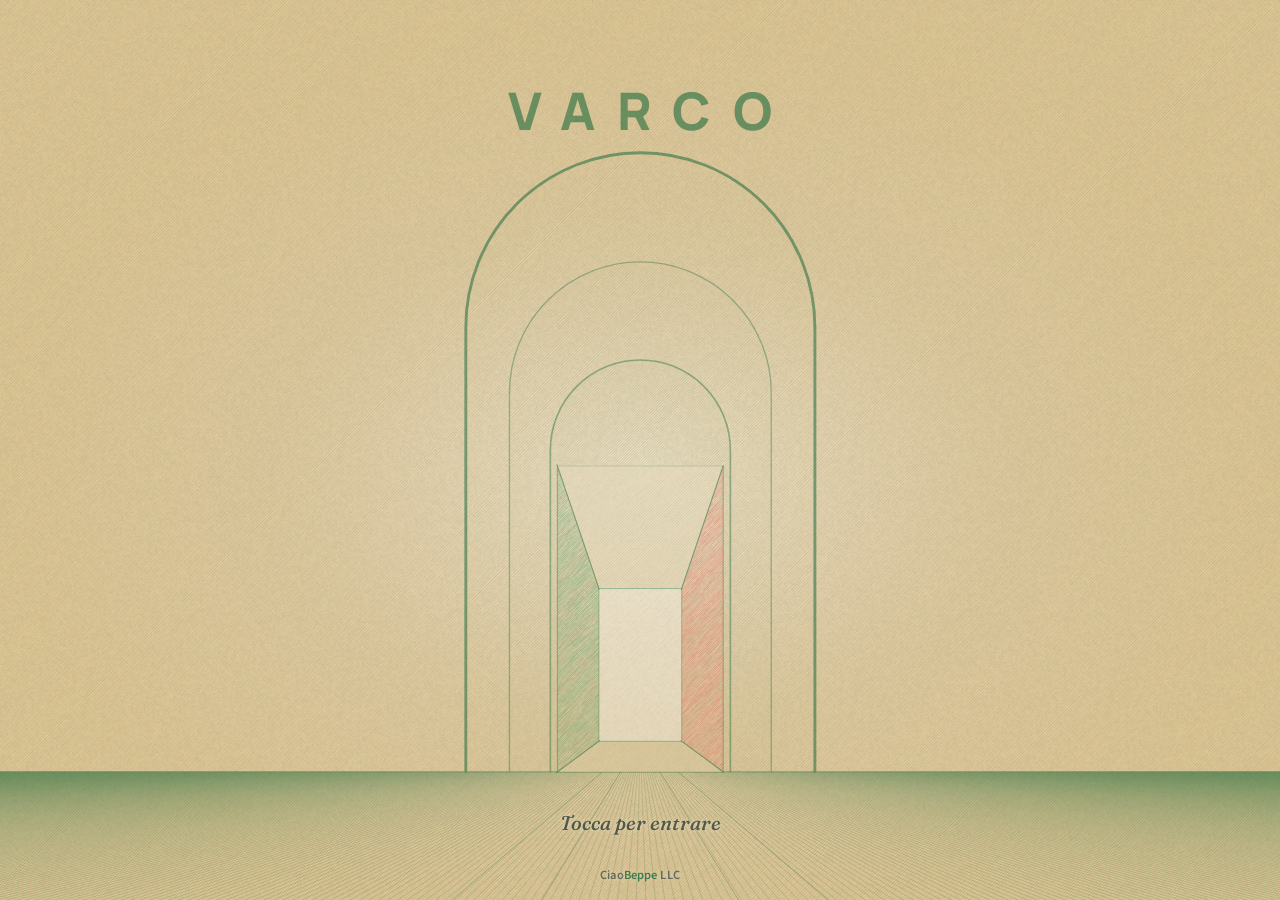
==== commit fe8407a7: "Add files via upload" ====
--- a/index.html
+++ b/index.html
@@ -13,7 +13,7 @@
   <style>
     @font-face { font-family: "Fraunces"; font-weight: 500; font-style: italic; font-display: swap; src: url("/assets/fonts/Fraunces_500Medium_Italic.woff2") format("woff2"); }
     @font-face { font-family: "Manrope"; font-weight: 800; font-display: swap; src: url("/assets/fonts/Manrope_800ExtraBold.woff2") format("woff2"); }
-    @font-face { font-family: "Source Sans 3"; font-weight: 700; font-display: swap; src: url("/assets/fonts/SourceSans3_700.woff2") format("woff2"); }
+    @font-face { font-family: "Source Sans 3"; font-weight: 600; font-display: swap; src: url("/assets/fonts/SourceSans3_600.woff2") format("woff2"); }
     :root { color-scheme: light; }
     html, body { margin: 0; height: 100%; overflow: hidden; background: #e3cc9a; }
     .grain { background-image: url("/assets/paper-grain.png"); background-size: 256px 256px; }
@@ -23,10 +23,14 @@
     #walk { position: absolute; inset: 0; will-change: transform; }
     .scene { position: absolute; }
     #word { position: absolute; left: 0; right: 0; text-align: center; font-family: Manrope, "Helvetica Neue", Arial, sans-serif; font-weight: 800; color: rgba(28, 106, 58, 0.59); }
-    #hint { position: absolute; left: 0; right: 0; text-align: center; font-family: Fraunces, Georgia, serif; font-style: italic; font-weight: 500; color: #55625b; opacity: 0.55; transition: opacity 250ms linear; }
-    #logo { position: absolute; left: calc(env(safe-area-inset-left, 0px) + 18px); bottom: calc(env(safe-area-inset-bottom, 0px) + 16px);
-            font-family: "Source Sans 3", -apple-system, "Segoe UI", Helvetica, Arial, sans-serif; font-weight: 700; font-size: 17px; letter-spacing: -0.02em; color: #2B2B2A; }
-    #logo span { color: #1c6a3a; }
+    /* JF 10/22: the hint toned up (with a soft paper halo over the floor lines); the logo
+       centered beneath it, smaller and quieter (mockup option B); both leave on the tap */
+    #hint { position: absolute; left: 0; right: 0; text-align: center; font-family: Fraunces, Georgia, serif; font-style: italic; font-weight: 500;
+            color: #3f4a44; opacity: 0.88; text-shadow: 0 0 6px rgba(233, 216, 176, 0.95), 0 0 2px rgba(233, 216, 176, 0.9); transition: opacity 250ms linear; }
+    #logo { position: absolute; left: 0; right: 0; text-align: center; bottom: calc(env(safe-area-inset-bottom, 0px) + 16px);
+            font-family: "Source Sans 3", -apple-system, "Segoe UI", Helvetica, Arial, sans-serif; font-weight: 600; font-size: 12.5px; letter-spacing: 0.01em;
+            color: #55625b; opacity: 0.9; text-shadow: 0 0 5px rgba(233, 216, 176, 0.9); transition: opacity 250ms linear; }
+    #logo span { color: #2f7347; }
     #fade { position: absolute; inset: 0; background: #eadab4; opacity: 0; pointer-events: none; }
     .sr { position: absolute; width: 1px; height: 1px; overflow: hidden; clip: rect(0 0 0 0); white-space: nowrap; }
   </style>
@@ -50,13 +54,16 @@
     var WALK_MS = 2200, FADE_IN_AT_MS = 1760, FADE_MS = 520, SKIP_FADE_MS = 180, MAX_ZOOM = 16, OVERSHOOT = 2.7;
     var NEXT = '/varco/';
     var enter = document.getElementById('enter'), walk = document.getElementById('walk'), scene = walk.querySelector('.scene');
-    var word = document.getElementById('word'), hint = document.getElementById('hint'), fade = document.getElementById('fade');
+    var word = document.getElementById('word'), hint = document.getElementById('hint'), logo = document.getElementById('logo'), fade = document.getElementById('fade');
     var reduce = window.matchMedia && window.matchMedia('(prefers-reduced-motion: reduce)').matches;
     var phase = 'waiting', geo, walkAnim, fadeAnim, fadeTimer;
 
     function layout() {
       var W = window.innerWidth, H = window.innerHeight;
-      var tablet = Math.min(W, H) >= 600;                     // sceneFit: phones cover, larger screens fit the height
+      // sceneFit: a phone held upright covers the screen; anything wider (desktop, tablet,
+      // a phone on its side, a short laptop window) fits the height. JF 10/22: the old test,
+      // min(W, H) >= 600, zoomed a short desktop window about four times over.
+      var tablet = !(W < 600 && H >= W);
       var sc = tablet ? H / SCENE_H : Math.max(W / SCENE_W, H / SCENE_H);
       var offX = (W - SCENE_W * sc) / 2, offY = (H - SCENE_H * sc) / 2;
       scene.style.width = (2 * EXTRA + SCENE_W) * sc + 'px';
@@ -72,7 +79,7 @@
       word.style.letterSpacing = ls + 'px';
       word.style.paddingLeft = ls + 'px';
       var k = Math.min(1.35, Math.max(1, W / 325));            // the app's useScale
-      hint.style.bottom = 30.4 * k + 'px';
+      hint.style.bottom = 'calc(env(safe-area-inset-bottom, 0px) + ' + (30.4 * k + 24) + 'px)';   // room for the logo beneath
       hint.style.fontSize = 14.7 * k + 'px';
       var fill = Math.max(W / (DOOR.w * sc), H / (DOOR.h * sc));
       geo = { ox: offX + LIT.x * sc, oy: offY + LIT.y * sc, zoom: Math.max(MAX_ZOOM, fill * OVERSHOOT) };
@@ -96,7 +103,7 @@
         return;
       }
       phase = 'walking';
-      hint.style.opacity = '0';
+      hint.style.opacity = '0'; logo.style.opacity = '0';
       if (reduce || !walk.animate) { fadeToPaper(FADE_MS); return; }
       walkAnim = walk.animate([{ transform: 'scale(1)' }, { transform: 'scale(' + geo.zoom + ')' }],
         { duration: WALK_MS, easing: 'cubic-bezier(0.42, 0, 0.9, 0.4)', fill: 'forwards' });
@@ -106,7 +113,7 @@
     function reset() {                                        // coming back with the Back button
       phase = 'waiting'; clearTimeout(fadeTimer);
       if (walkAnim) walkAnim.cancel(); if (fadeAnim) fadeAnim.cancel();
-      hint.style.opacity = '';
+      hint.style.opacity = ''; logo.style.opacity = '';
     }
 
     layout();
